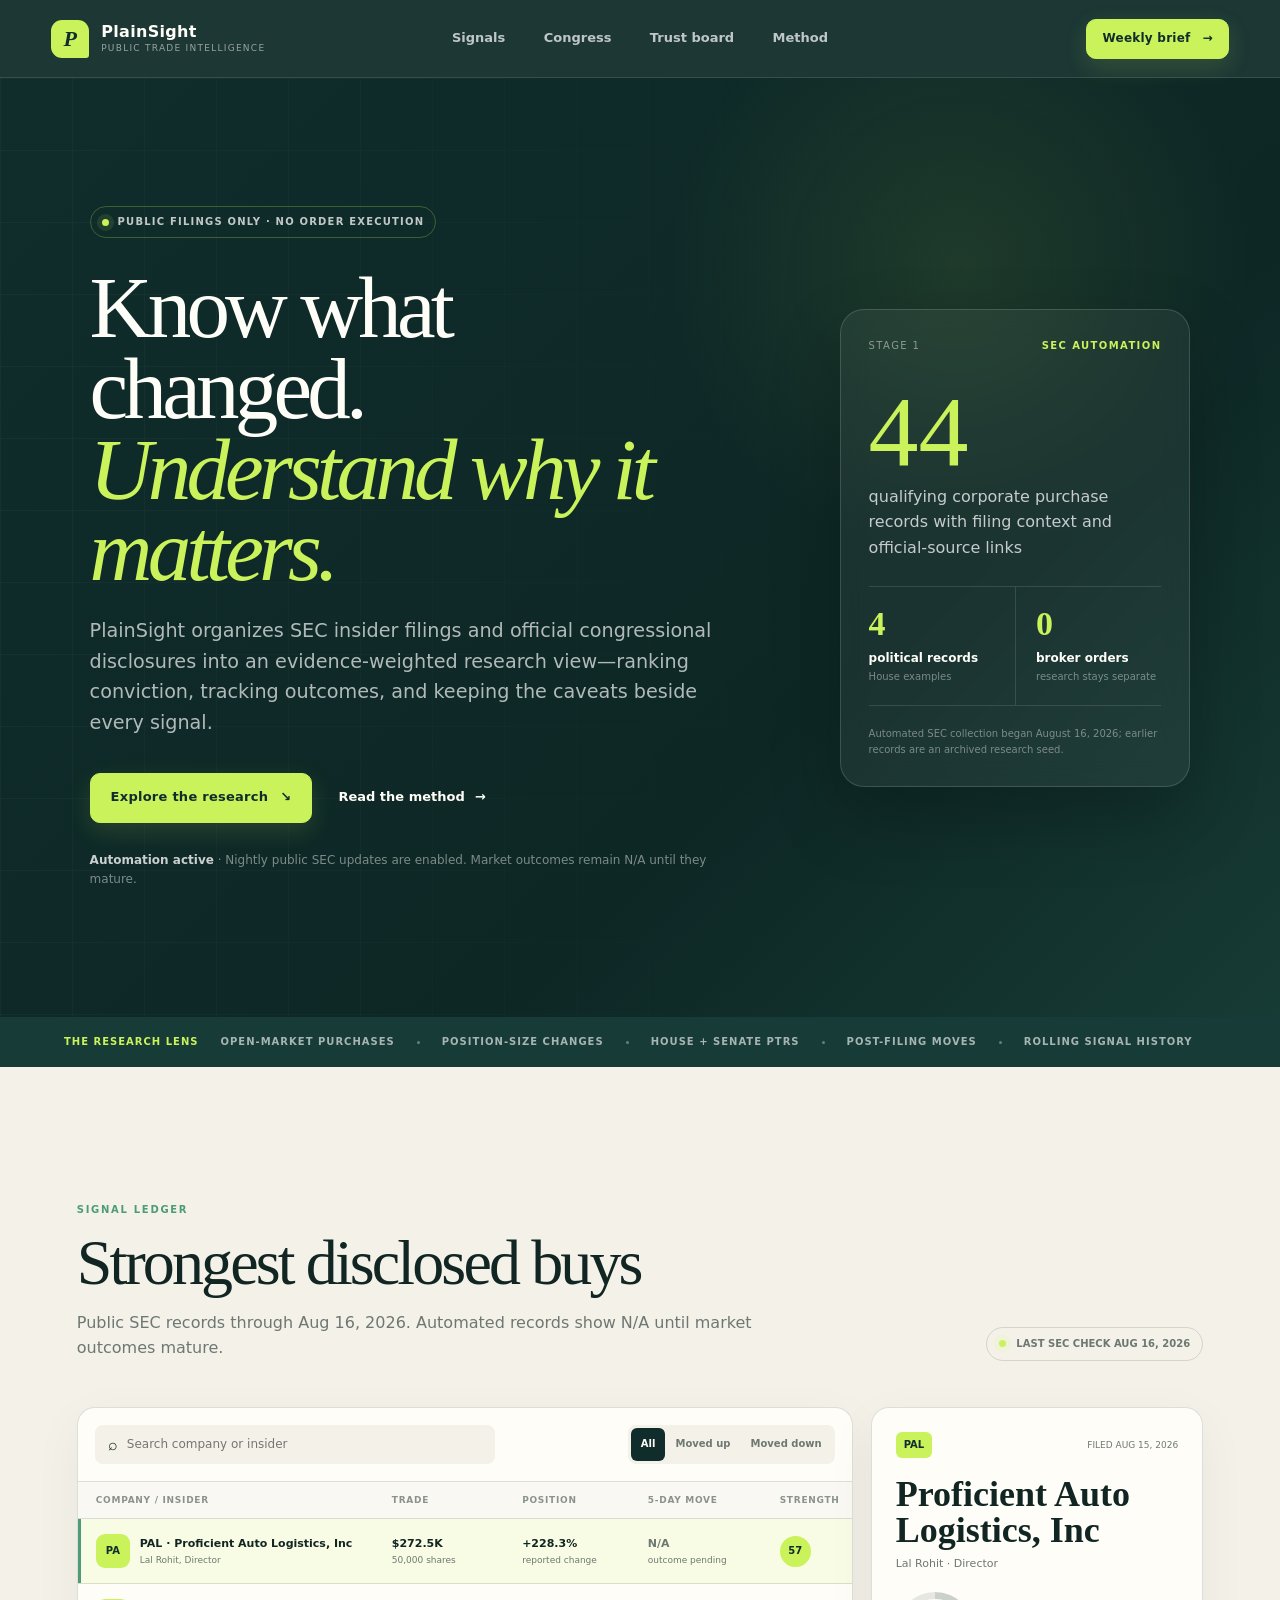
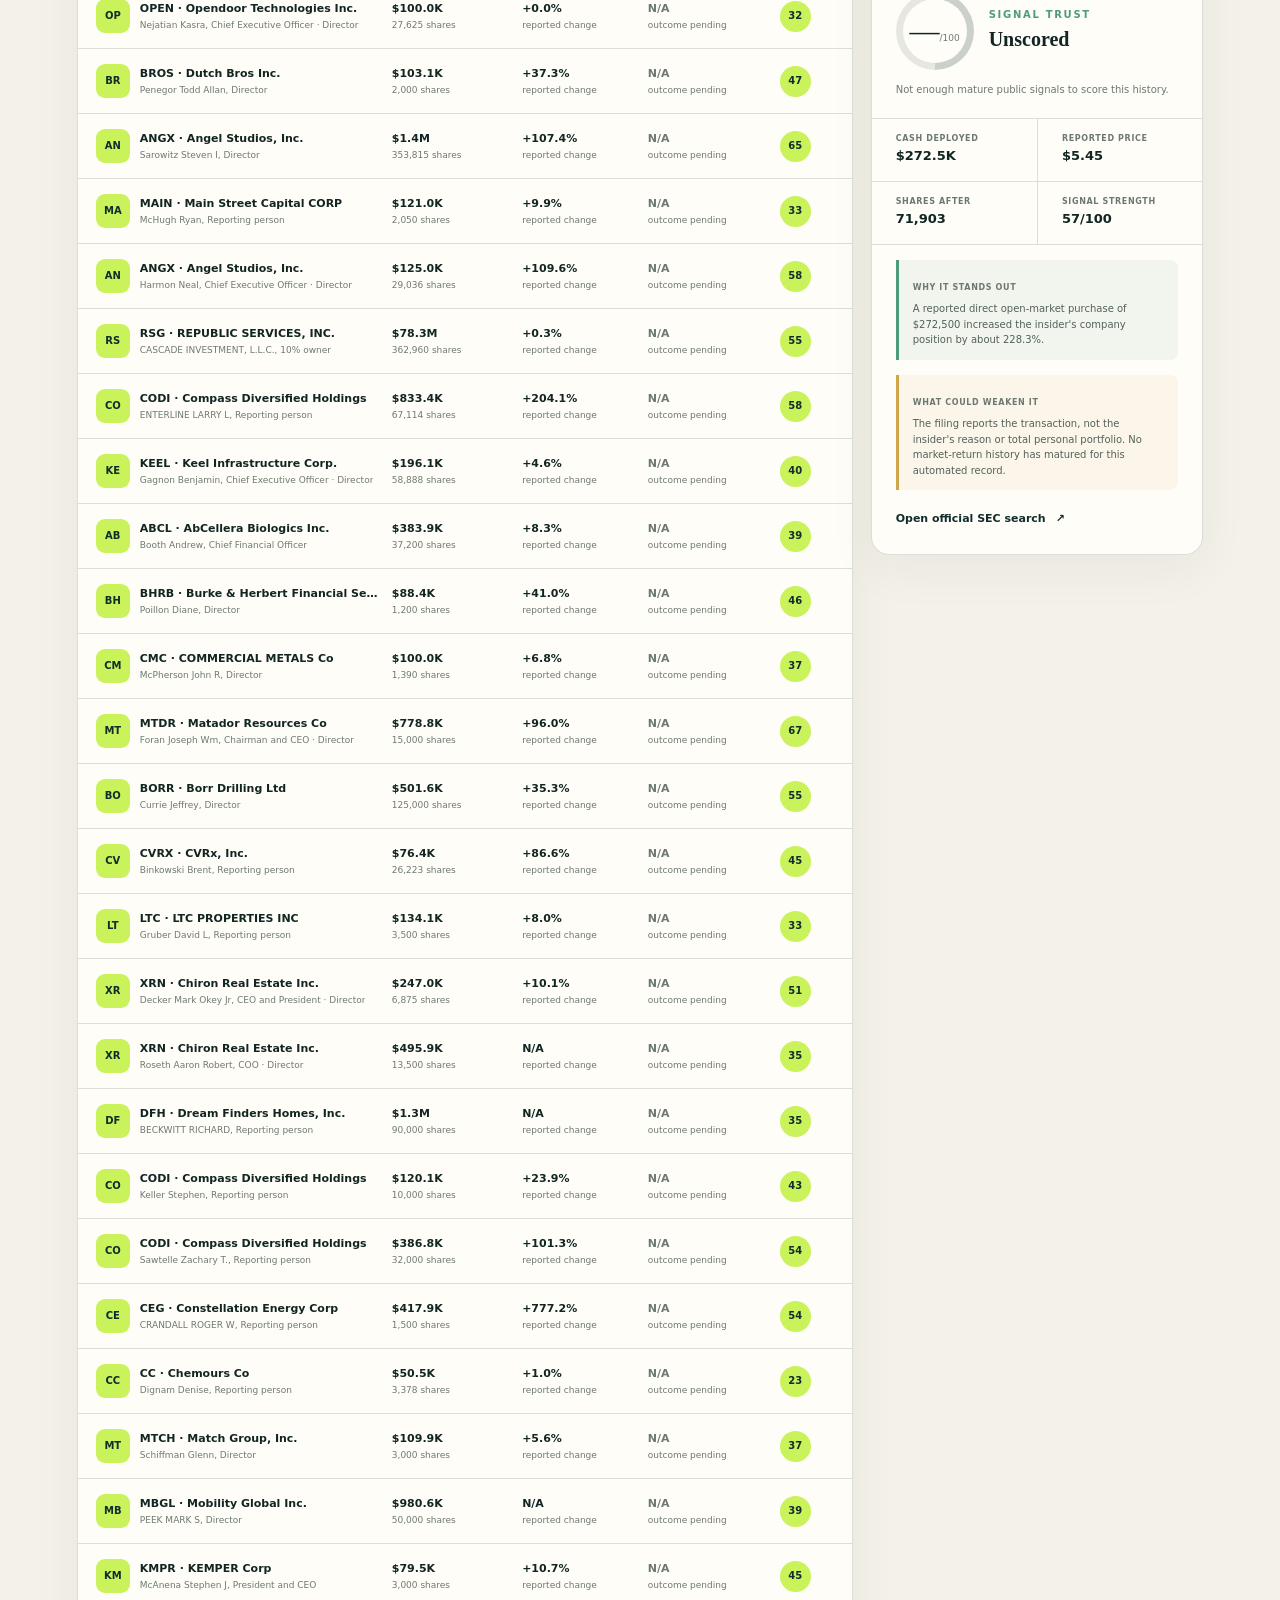
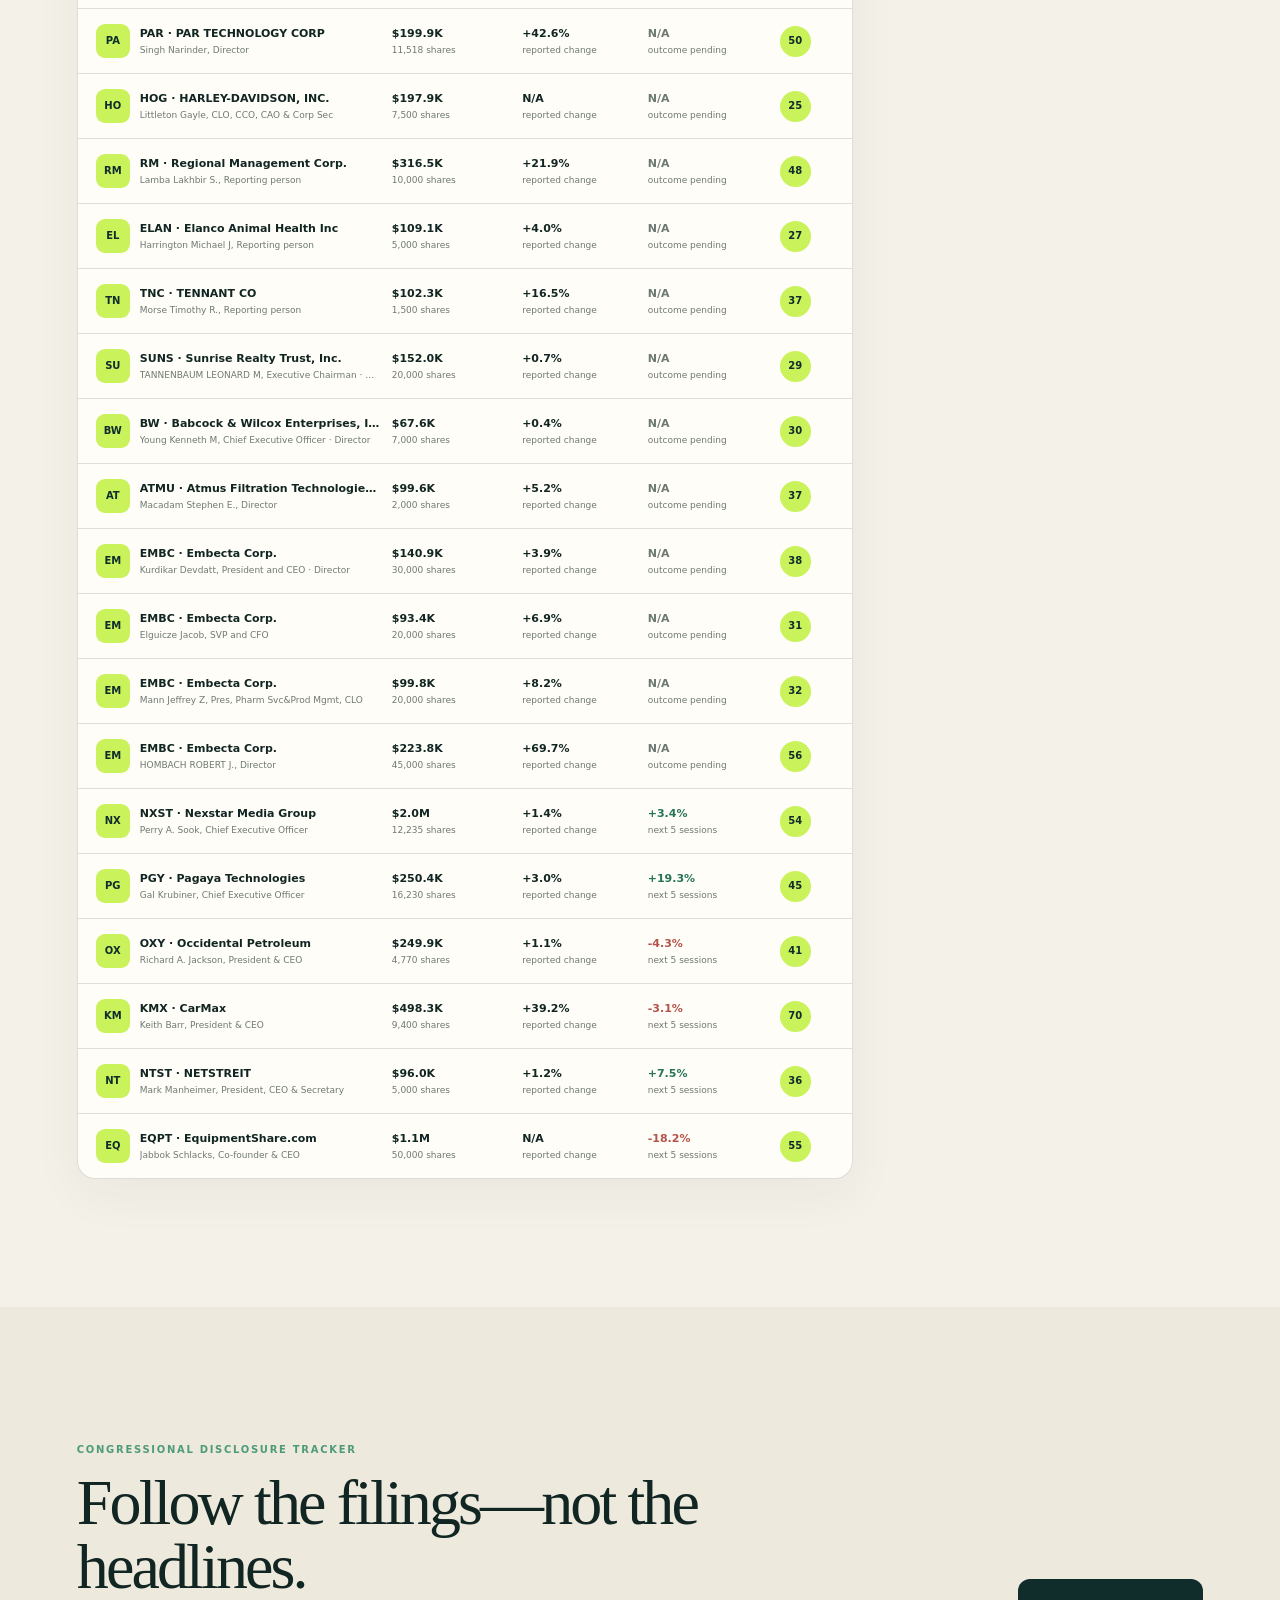
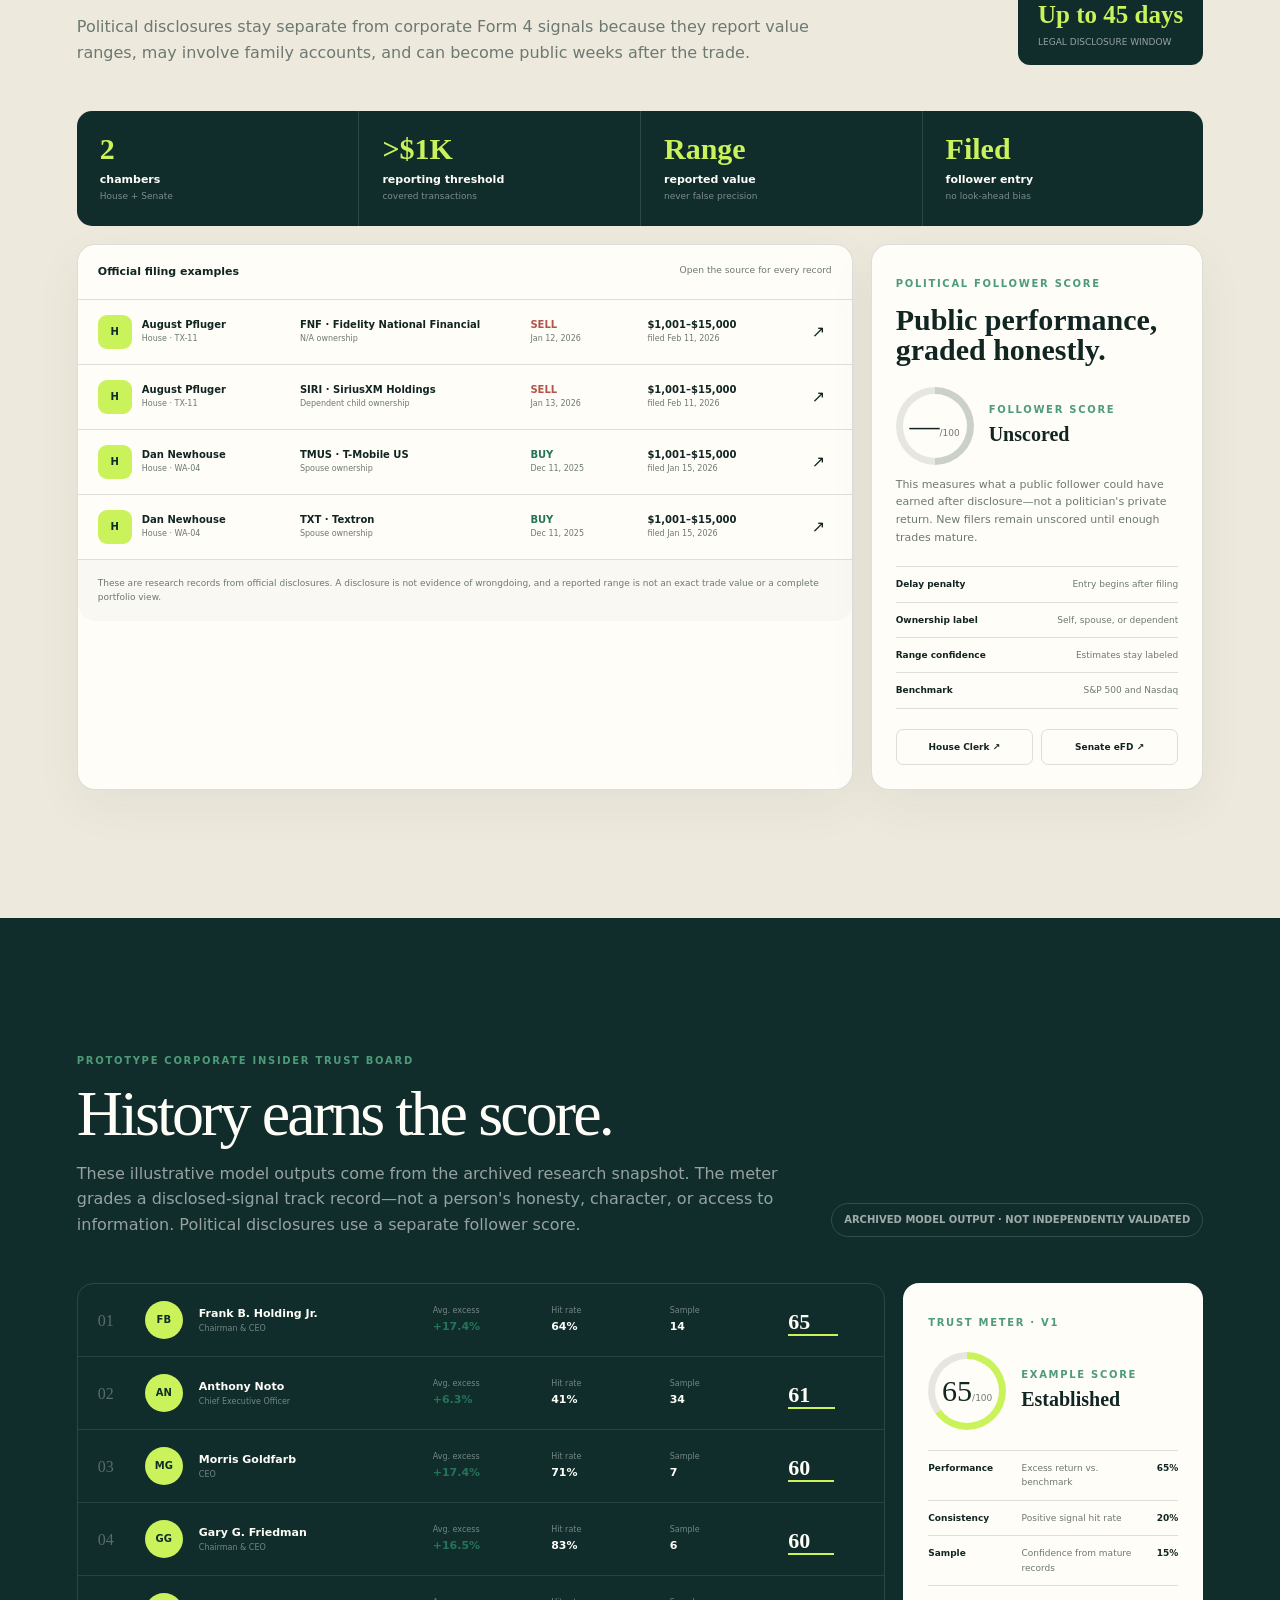
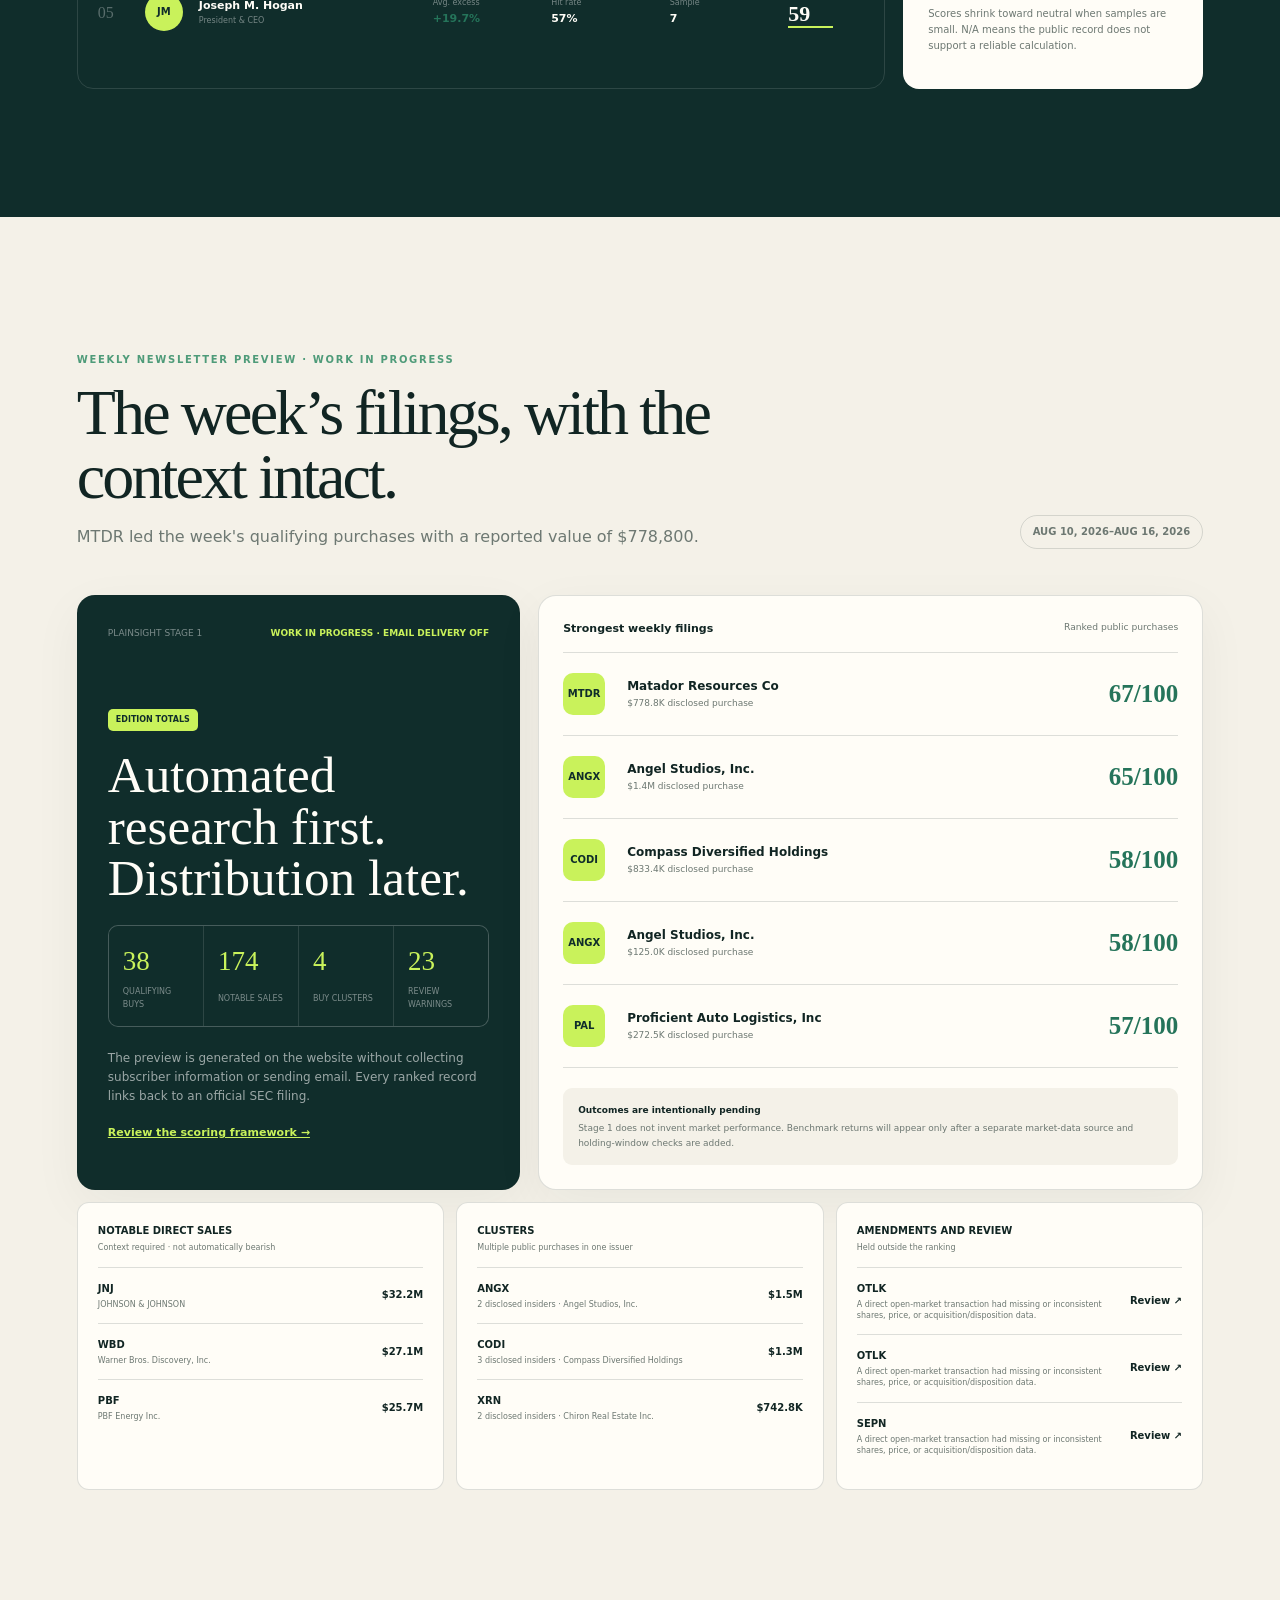
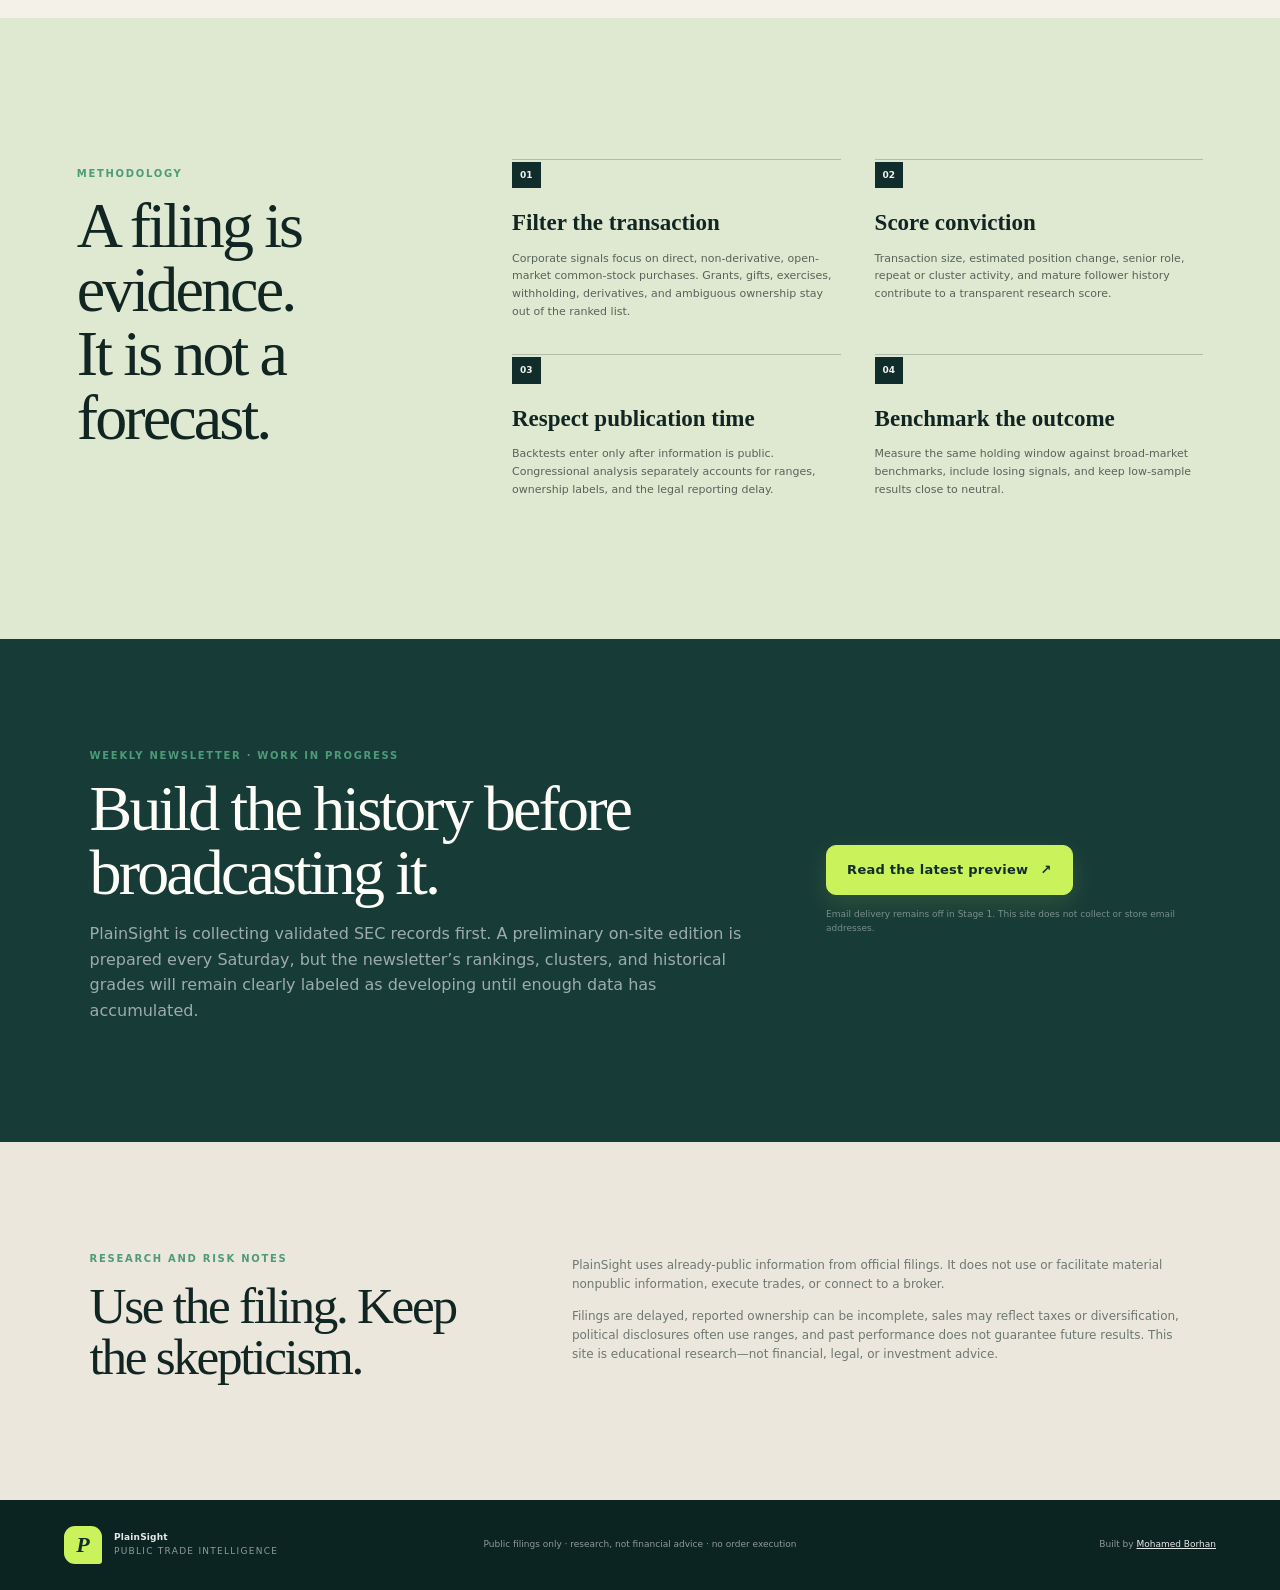
==== index.html @ 585303ff "Automate public SEC filing updates" ====
<!doctype html>
<html lang="en">
  <head>
    <meta charset="utf-8">
    <meta name="viewport" content="width=device-width, initial-scale=1">
    <title>PlainSight | Public Trade Intelligence</title>
    <meta name="description" content="PlainSight adds context to public SEC insider filings and official congressional trade disclosures. Research only—never automatic trading.">
    <meta name="author" content="Mohamed Borhan">
    <meta name="theme-color" content="#102d2b">
    <link rel="canonical" href="https://mohamed-borhan.github.io/plainsight-trades/">
    <link rel="stylesheet" href="styles.css">
    <meta property="og:type" content="website">
    <meta property="og:title" content="PlainSight | Public Trade Intelligence">
    <meta property="og:description" content="Public filings, ranked signals, and the context behind every trade.">
    <meta property="og:url" content="https://mohamed-borhan.github.io/plainsight-trades/">
    <meta property="og:image" content="https://mohamed-borhan.github.io/plainsight-trades/assets/og.png">
    <meta property="og:image:alt" content="PlainSight Public Trade Intelligence">
    <meta name="twitter:card" content="summary_large_image">
    <meta name="twitter:title" content="PlainSight | Public Trade Intelligence">
    <meta name="twitter:description" content="Public filings, ranked signals, and the context behind every trade.">
    <meta name="twitter:image" content="https://mohamed-borhan.github.io/plainsight-trades/assets/og.png">
    <script type="application/ld+json">
      {
        "@context": "https://schema.org",
        "@type": "WebSite",
        "name": "PlainSight Public Trade Intelligence",
        "url": "https://mohamed-borhan.github.io/plainsight-trades/",
        "description": "Research interface for public SEC insider filings and official congressional trade disclosures.",
        "creator": {
          "@type": "Person",
          "name": "Mohamed Borhan",
          "url": "https://mohamed-borhan.github.io/"
        }
      }
    </script>
  </head>
  <body>
    <a class="skip-link" href="#main">Skip to research</a>
    <header class="topbar" id="top">
      <a class="brand" href="#top" aria-label="PlainSight home">
        <span class="brand-mark">P</span>
        <span><b>PlainSight</b><small>Public trade intelligence</small></span>
      </a>
      <nav aria-label="Primary navigation">
        <a href="#signals">Signals</a>
        <a href="#congress">Congress</a>
        <a href="#trust">Trust board</a>
        <a href="#method">Method</a>
      </nav>
      <a class="button button-small" href="#brief">Weekly brief <span aria-hidden="true">→</span></a>
    </header>

    <main id="main">
      <section class="hero">
        <div class="hero-copy">
          <div class="status-pill"><i></i> Public filings only · no order execution</div>
          <h1>Know what changed.<br><em>Understand why it matters.</em></h1>
          <p>PlainSight organizes SEC insider filings and official congressional disclosures into an evidence-weighted research view—ranking conviction, tracking outcomes, and keeping the caveats beside every signal.</p>
          <div class="hero-actions">
            <a class="button" href="#signals">Explore the research <span aria-hidden="true">↘</span></a>
            <a class="text-link" href="#method">Read the method <span aria-hidden="true">→</span></a>
          </div>
          <p class="snapshot"><b id="automation-status">Automation scheduled</b> · Nightly public SEC updates are enabled. Market outcomes remain N/A until they mature.</p>
        </div>
        <aside class="hero-card" aria-label="Research snapshot">
          <div class="card-kicker"><span>Stage 1</span><b>SEC automation</b></div>
          <div class="hero-number" id="hero-signal-count">6</div>
          <p>qualifying corporate purchase records with filing context and official-source links</p>
          <div class="metric-grid">
            <div><strong>4</strong><span>political records</span><small>House examples</small></div>
            <div><strong>0</strong><span>broker orders</span><small>research stays separate</small></div>
          </div>
          <span class="card-note" id="automation-note">Automated SEC collection begins August 16, 2026; earlier records are an archived research seed.</span>
        </aside>
      </section>

      <section class="ticker-strip" aria-label="Research principles">
        <span>THE RESEARCH LENS</span><b>Open-market purchases</b><i></i><b>Position-size changes</b><i></i><b>House + Senate PTRs</b><i></i><b>Post-filing moves</b><i></i><b>Rolling signal history</b>
      </section>

      <section class="section reveal" id="signals">
        <div class="section-heading split-heading">
          <div>
            <span class="eyebrow">Signal ledger</span>
            <h2>Strongest disclosed buys</h2>
            <p id="signal-source-note">Public SEC records with automated nightly updates. Search or filter the ledger, then open a record for its context and caveats.</p>
          </div>
          <div class="freshness" id="data-freshness"><i></i> Automation starts August 16, 2026</div>
        </div>

        <div class="workbench">
          <div class="signal-list">
            <div class="toolbar">
              <label class="search">
                <span aria-hidden="true">⌕</span>
                <input id="signal-search" type="search" placeholder="Search company or insider" autocomplete="off" aria-label="Search company or insider">
              </label>
              <div class="segmented" aria-label="Filter by five-day move">
                <button class="active" type="button" data-filter="all">All</button>
                <button type="button" data-filter="up">Moved up</button>
                <button type="button" data-filter="down">Moved down</button>
              </div>
            </div>
            <div class="table-head" aria-hidden="true"><span>Company / insider</span><span>Trade</span><span>Position</span><span>5-day move</span><span>Strength</span></div>
            <div id="signal-rows"></div>
            <div class="empty" id="signal-empty" hidden>No signals match those filters.</div>
          </div>

          <aside class="context-panel" id="signal-context" aria-live="polite">
            <div class="context-top"><span class="ticker-badge" data-field="ticker"></span><span class="filed" data-field="filed"></span></div>
            <h3 data-field="company"></h3>
            <p class="insider-line" data-field="insider"></p>
            <div class="meter-wrap" data-field="meter-wrap">
              <div class="meter"><div class="meter-core"><span data-field="trust-score"></span><small>/100</small></div></div>
              <div><span class="eyebrow">Signal trust</span><strong data-field="trust-status"></strong></div>
            </div>
            <p class="meter-caption" data-field="trust-caption"></p>
            <div class="context-stats">
              <div><span>Cash deployed</span><b data-field="value"></b></div>
              <div><span>Reported price</span><b data-field="price"></b></div>
              <div><span>Shares after</span><b data-field="shares-after"></b></div>
              <div><span>Signal strength</span><b data-field="strength"></b></div>
            </div>
            <div class="explain good"><span>Why it stands out</span><p data-field="context"></p></div>
            <div class="explain watch"><span>What could weaken it</span><p data-field="caveat"></p></div>
            <a class="source-link" data-field="source" target="_blank" rel="noreferrer">Open official SEC search <span aria-hidden="true">↗</span></a>
          </aside>
        </div>
      </section>

      <section class="section congress-section reveal" id="congress">
        <div class="section-heading split-heading">
          <div>
            <span class="eyebrow">Congressional disclosure tracker</span>
            <h2>Follow the filings—not the headlines.</h2>
            <p>Political disclosures stay separate from corporate Form 4 signals because they report value ranges, may involve family accounts, and can become public weeks after the trade.</p>
          </div>
          <div class="delay-chip"><b>Up to 45 days</b><span>legal disclosure window</span></div>
        </div>

        <div class="congress-kpis">
          <div><strong>2</strong><span>chambers</span><small>House + Senate</small></div>
          <div><strong>&gt;$1K</strong><span>reporting threshold</span><small>covered transactions</small></div>
          <div><strong>Range</strong><span>reported value</span><small>never false precision</small></div>
          <div><strong>Filed</strong><span>follower entry</span><small>no look-ahead bias</small></div>
        </div>

        <div class="congress-grid">
          <div class="political-ledger">
            <div class="political-head"><span>Official filing examples</span><small>Open the source for every record</small></div>
            <div id="political-rows"></div>
            <p class="source-disclaimer">These are research records from official disclosures. A disclosure is not evidence of wrongdoing, and a reported range is not an exact trade value or a complete portfolio view.</p>
          </div>
          <aside class="political-score-card">
            <span class="eyebrow">Political follower score</span>
            <h3>Public performance, graded honestly.</h3>
            <div class="meter-wrap">
              <div class="meter unscored"><div class="meter-core"><span>—</span><small>/100</small></div></div>
              <div><span class="eyebrow">Follower score</span><strong>Unscored</strong></div>
            </div>
            <p>This measures what a public follower could have earned after disclosure—not a politician's private return. New filers remain unscored until enough trades mature.</p>
            <ul>
              <li><b>Delay penalty</b><span>Entry begins after filing</span></li>
              <li><b>Ownership label</b><span>Self, spouse, or dependent</span></li>
              <li><b>Range confidence</b><span>Estimates stay labeled</span></li>
              <li><b>Benchmark</b><span>S&amp;P 500 and Nasdaq</span></li>
            </ul>
            <div class="source-pair">
              <a href="https://disclosures-clerk.house.gov/FinancialDisclosure/ViewReport" target="_blank" rel="noreferrer">House Clerk ↗</a>
              <a href="https://efdsearch.senate.gov/search/home/" target="_blank" rel="noreferrer">Senate eFD ↗</a>
            </div>
          </aside>
        </div>
      </section>

      <section class="section dark-section reveal" id="trust">
        <div class="section-heading split-heading">
          <div>
            <span class="eyebrow">Prototype Corporate Insider Trust Board</span>
            <h2>History earns the score.</h2>
            <p>These illustrative model outputs come from the archived research snapshot. The meter grades a disclosed-signal track record—not a person's honesty, character, or access to information. Political disclosures use a separate follower score.</p>
          </div>
          <div class="method-chip">Archived model output · not independently validated</div>
        </div>
        <div class="trust-layout">
          <div class="leaderboard" id="trust-leaders"></div>
          <div class="trust-explainer">
            <span class="eyebrow">Trust Meter · v1</span>
            <div class="meter-wrap">
              <div class="meter example"><div class="meter-core"><span>65</span><small>/100</small></div></div>
              <div><span class="eyebrow">Example score</span><strong>Established</strong></div>
            </div>
            <ol>
              <li><b>Performance</b><span>Excess return vs. benchmark</span><strong>65%</strong></li>
              <li><b>Consistency</b><span>Positive signal hit rate</span><strong>20%</strong></li>
              <li><b>Sample</b><span>Confidence from mature records</span><strong>15%</strong></li>
            </ol>
            <p>Scores shrink toward neutral when samples are small. N/A means the public record does not support a reliable calculation.</p>
          </div>
        </div>
      </section>

      <section class="section reveal" id="edition">
        <div class="section-heading split-heading">
          <div><span class="eyebrow">Weekly newsletter preview · work in progress</span><h2>The week’s filings, with the context intact.</h2><p id="weekly-lead">This early preview will develop as PlainSight collects a larger history of validated filings. Initial editions may contain limited or no qualifying activity.</p></div>
          <div class="freshness" id="weekly-period">Collecting history for the first editions</div>
        </div>
        <div class="edition-grid">
          <article class="lead-story">
            <div class="edition-meta"><span>PlainSight Stage 1</span><b>Work in progress · email delivery off</b></div>
            <span class="story-tag">Edition totals</span>
            <h3>Automated research first. Distribution later.</h3>
            <div class="weekly-counts" aria-label="Weekly edition counts">
              <div><strong id="weekly-purchase-count">0</strong><span>qualifying buys</span></div>
              <div><strong id="weekly-sale-count">0</strong><span>notable sales</span></div>
              <div><strong id="weekly-cluster-count">0</strong><span>buy clusters</span></div>
              <div><strong id="weekly-review-count">0</strong><span>review warnings</span></div>
            </div>
            <p>The preview is generated on the website without collecting subscriber information or sending email. Every ranked record links back to an official SEC filing.</p>
            <a href="#method">Review the scoring framework →</a>
          </article>
          <div class="move-stack">
            <div class="move-title"><span>Strongest weekly filings</span><small>Ranked public purchases</small></div>
            <div id="market-moves"></div>
            <div class="benchmark-note"><b>Outcomes are intentionally pending</b><span>Stage 1 does not invent market performance. Benchmark returns will appear only after a separate market-data source and holding-window checks are added.</span></div>
          </div>
        </div>
        <div class="edition-details">
          <article class="edition-detail-card">
            <div class="detail-heading"><span>Notable direct sales</span><small>Context required · not automatically bearish</small></div>
            <div class="brief-list" id="weekly-sales"></div>
          </article>
          <article class="edition-detail-card">
            <div class="detail-heading"><span>Clusters</span><small>Multiple public purchases in one issuer</small></div>
            <div class="brief-list" id="weekly-clusters"></div>
          </article>
          <article class="edition-detail-card">
            <div class="detail-heading"><span>Amendments and review</span><small>Held outside the ranking</small></div>
            <div class="brief-list" id="weekly-warnings"></div>
          </article>
        </div>
      </section>

      <section class="method-section" id="method">
        <div class="method-inner reveal">
          <div>
            <span class="eyebrow">Methodology</span>
            <h2>A filing is evidence.<br>It is not a forecast.</h2>
          </div>
          <div class="method-grid">
            <article><span>01</span><h3>Filter the transaction</h3><p>Corporate signals focus on direct, non-derivative, open-market common-stock purchases. Grants, gifts, exercises, withholding, derivatives, and ambiguous ownership stay out of the ranked list.</p></article>
            <article><span>02</span><h3>Score conviction</h3><p>Transaction size, estimated position change, senior role, repeat or cluster activity, and mature follower history contribute to a transparent research score.</p></article>
            <article><span>03</span><h3>Respect publication time</h3><p>Backtests enter only after information is public. Congressional analysis separately accounts for ranges, ownership labels, and the legal reporting delay.</p></article>
            <article><span>04</span><h3>Benchmark the outcome</h3><p>Measure the same holding window against broad-market benchmarks, include losing signals, and keep low-sample results close to neutral.</p></article>
          </div>
        </div>
      </section>

      <section class="newsletter reveal" id="brief">
        <div>
          <span class="eyebrow">Weekly newsletter · work in progress</span>
          <h2>Build the history before broadcasting it.</h2>
          <p>PlainSight is collecting validated SEC records first. A preliminary on-site edition is prepared every Saturday, but the newsletter’s rankings, clusters, and historical grades will remain clearly labeled as developing until enough data has accumulated.</p>
        </div>
        <div class="brief-action">
          <a class="button" href="#edition">Read the latest preview <span aria-hidden="true">↗</span></a>
          <small>Email delivery remains off in Stage 1. This site does not collect or store email addresses.</small>
        </div>
      </section>

      <section class="risk-note" aria-labelledby="risk-title">
        <div><span class="eyebrow">Research and risk notes</span><h2 id="risk-title">Use the filing. Keep the skepticism.</h2></div>
        <div>
          <p>PlainSight uses already-public information from official filings. It does not use or facilitate material nonpublic information, execute trades, or connect to a broker.</p>
          <p>Filings are delayed, reported ownership can be incomplete, sales may reflect taxes or diversification, political disclosures often use ranges, and past performance does not guarantee future results. This site is educational research—not financial, legal, or investment advice.</p>
        </div>
      </section>
    </main>

    <footer>
      <a class="brand" href="#top"><span class="brand-mark">P</span><span><b>PlainSight</b><small>Public trade intelligence</small></span></a>
      <p>Public filings only · research, not financial advice · no order execution</p>
      <span>Built by <a href="https://mohamed-borhan.github.io/">Mohamed Borhan</a></span>
    </footer>

    <script src="script.js" defer></script>
  </body>
</html>
---- styles.css ----
:root {
  --ink: #112523;
  --deep: #102d2b;
  --deep-2: #173c38;
  --paper: #f4f1e8;
  --paper-2: #ebe7dc;
  --white: #fffdf7;
  --lime: #c9f25b;
  --green: #4e9b79;
  --red: #b4534b;
  --muted: #6d7872;
  --line: rgba(17, 37, 35, 0.14);
  --shadow: 0 24px 70px rgba(13, 42, 38, 0.12);
  --radius: 24px;
  --sans: Inter, ui-sans-serif, system-ui, -apple-system, BlinkMacSystemFont, "Segoe UI", sans-serif;
  --serif: Georgia, "Times New Roman", serif;
}

* { box-sizing: border-box; }
html { scroll-behavior: smooth; }
body {
  margin: 0;
  color: var(--ink);
  background: var(--paper);
  font-family: var(--sans);
  font-size: 16px;
  line-height: 1.6;
  -webkit-font-smoothing: antialiased;
}
a { color: inherit; }
button, input { font: inherit; }
button { color: inherit; }

.skip-link {
  position: fixed;
  z-index: 100;
  top: 12px;
  left: 12px;
  padding: 10px 14px;
  color: var(--white);
  background: var(--deep);
  border-radius: 8px;
  transform: translateY(-160%);
}
.skip-link:focus { transform: none; }

.topbar {
  position: sticky;
  z-index: 50;
  top: 0;
  display: grid;
  grid-template-columns: 1fr auto 1fr;
  align-items: center;
  gap: 24px;
  min-height: 78px;
  padding: 12px clamp(22px, 4vw, 72px);
  color: var(--white);
  background: rgba(16, 45, 43, 0.95);
  border-bottom: 1px solid rgba(255, 255, 255, 0.12);
  backdrop-filter: blur(16px);
}
.brand {
  display: inline-flex;
  align-items: center;
  gap: 12px;
  width: fit-content;
  text-decoration: none;
}
.brand-mark {
  display: grid;
  width: 38px;
  height: 38px;
  place-items: center;
  color: var(--deep);
  background: var(--lime);
  border-radius: 11px 11px 3px 11px;
  font-family: var(--serif);
  font-size: 22px;
  font-style: italic;
  font-weight: 700;
}
.brand > span:last-child { display: grid; line-height: 1.1; }
.brand b { letter-spacing: 0.02em; }
.brand small {
  margin-top: 4px;
  color: rgba(255, 255, 255, 0.55);
  font-size: 9px;
  letter-spacing: 0.14em;
  text-transform: uppercase;
}
.topbar nav { display: flex; gap: clamp(18px, 3vw, 42px); }
.topbar nav a {
  color: rgba(255,255,255,.72);
  font-size: 13px;
  font-weight: 700;
  text-decoration: none;
}
.topbar nav a:hover, .topbar nav a:focus-visible { color: var(--lime); }
.topbar > .button { justify-self: end; }

.button {
  display: inline-flex;
  align-items: center;
  justify-content: center;
  gap: 12px;
  min-height: 50px;
  padding: 0 20px;
  color: var(--deep);
  background: var(--lime);
  border: 1px solid var(--lime);
  border-radius: 10px;
  font-size: 13px;
  font-weight: 800;
  letter-spacing: .02em;
  text-decoration: none;
  box-shadow: 0 8px 24px rgba(201,242,91,.14);
  transition: transform .25s ease, box-shadow .25s ease, background .25s ease;
}
.button:hover, .button:focus-visible {
  background: #d7ff69;
  box-shadow: 0 12px 32px rgba(201,242,91,.24);
  transform: translateY(-2px);
}
.button-small { min-height: 40px; padding: 0 15px; font-size: 12px; }
.text-link, .source-link {
  display: inline-flex;
  align-items: center;
  gap: 10px;
  font-size: 13px;
  font-weight: 800;
  text-decoration: none;
}
.text-link { color: var(--white); }
.text-link:hover { color: var(--lime); }

.hero {
  position: relative;
  display: grid;
  grid-template-columns: minmax(0, 1.2fr) minmax(340px, .65fr);
  gap: clamp(48px, 8vw, 130px);
  align-items: center;
  min-height: 720px;
  padding: clamp(85px, 10vw, 150px) clamp(24px, 7vw, 120px);
  overflow: hidden;
  color: var(--white);
  background:
    radial-gradient(circle at 75% 20%, rgba(201,242,91,.09), transparent 24%),
    linear-gradient(135deg, #102d2b, #0d2725 65%, #173b35);
}
.hero::before {
  position: absolute;
  inset: 0;
  content: "";
  pointer-events: none;
  opacity: .06;
  background-image: linear-gradient(rgba(255,255,255,.5) 1px, transparent 1px), linear-gradient(90deg, rgba(255,255,255,.5) 1px, transparent 1px);
  background-size: 72px 72px;
  mask-image: linear-gradient(90deg, black, transparent 70%);
}
.hero-copy, .hero-card { position: relative; z-index: 1; }
.status-pill {
  display: inline-flex;
  align-items: center;
  gap: 9px;
  padding: 7px 11px;
  border: 1px solid rgba(201,242,91,.26);
  border-radius: 999px;
  color: rgba(255,255,255,.74);
  font-size: 10px;
  font-weight: 800;
  letter-spacing: .12em;
  text-transform: uppercase;
}
.status-pill i, .freshness i {
  width: 7px;
  height: 7px;
  background: var(--lime);
  border-radius: 50%;
  box-shadow: 0 0 0 5px rgba(201,242,91,.1);
}
.hero h1 {
  max-width: 830px;
  margin: 30px 0 24px;
  font-family: var(--serif);
  font-size: clamp(52px, 6.8vw, 104px);
  font-weight: 400;
  letter-spacing: -.055em;
  line-height: .93;
}
.hero h1 em, .not-found h1 em { color: var(--lime); font-weight: 400; }
.hero-copy > p:not(.snapshot) { max-width: 720px; color: rgba(255,255,255,.68); font-size: clamp(16px, 1.5vw, 20px); }
.hero-actions { display: flex; align-items: center; gap: 26px; margin-top: 34px; }
.snapshot { margin: 28px 0 0; color: rgba(255,255,255,.46); font-size: 12px; }
.snapshot b { color: rgba(255,255,255,.78); }

.hero-card {
  padding: 28px;
  background: rgba(255,255,255,.055);
  border: 1px solid rgba(255,255,255,.15);
  border-radius: var(--radius);
  box-shadow: 0 30px 70px rgba(0,0,0,.22);
  backdrop-filter: blur(12px);
}
.card-kicker { display: flex; justify-content: space-between; color: rgba(255,255,255,.48); font-size: 10px; letter-spacing: .14em; text-transform: uppercase; }
.card-kicker b { color: var(--lime); }
.hero-number { margin: 28px 0 0; color: var(--lime); font-family: var(--serif); font-size: 100px; line-height: 1; }
.hero-card > p { margin: 2px 0 26px; color: rgba(255,255,255,.75); }
.metric-grid { display: grid; grid-template-columns: 1fr 1fr; border-top: 1px solid rgba(255,255,255,.12); border-bottom: 1px solid rgba(255,255,255,.12); }
.metric-grid div { display: grid; padding: 20px 0; }
.metric-grid div + div { padding-left: 20px; border-left: 1px solid rgba(255,255,255,.12); }
.metric-grid strong { color: var(--lime); font-family: var(--serif); font-size: 34px; line-height: 1; }
.metric-grid span { margin-top: 8px; font-size: 12px; font-weight: 800; }
.metric-grid small, .card-note { color: rgba(255,255,255,.42); font-size: 10px; }
.card-note { display: block; margin-top: 20px; }

.ticker-strip {
  display: flex;
  align-items: center;
  gap: 22px;
  padding: 17px clamp(24px, 5vw, 80px);
  overflow: hidden;
  white-space: nowrap;
  color: rgba(255,255,255,.62);
  background: #173b37;
  font-size: 10px;
  font-weight: 800;
  letter-spacing: .1em;
  text-transform: uppercase;
}
.ticker-strip > span { color: var(--lime); }
.ticker-strip i { width: 3px; height: 3px; flex: 0 0 3px; background: rgba(255,255,255,.35); border-radius: 50%; }

.section { padding: clamp(86px, 10vw, 150px) clamp(22px, 6vw, 100px); }
.section-heading { margin-bottom: 46px; }
.split-heading { display: grid; grid-template-columns: minmax(0, 1fr) auto; gap: 40px; align-items: end; }
.section-heading h2, .method-section h2, .newsletter h2, .risk-note h2 {
  max-width: 780px;
  margin: 10px 0 15px;
  font-family: var(--serif);
  font-size: clamp(39px, 5vw, 67px);
  font-weight: 400;
  letter-spacing: -.045em;
  line-height: 1;
}
.section-heading p { max-width: 750px; margin: 0; color: var(--muted); }
.eyebrow {
  color: var(--green);
  font-size: 10px;
  font-weight: 900;
  letter-spacing: .17em;
  text-transform: uppercase;
}
.freshness, .method-chip {
  display: inline-flex;
  align-items: center;
  gap: 10px;
  padding: 8px 12px;
  color: var(--muted);
  border: 1px solid var(--line);
  border-radius: 999px;
  font-size: 10px;
  font-weight: 800;
  white-space: nowrap;
  text-transform: uppercase;
}

.workbench {
  display: grid;
  grid-template-columns: minmax(0, 1.75fr) minmax(320px, .75fr);
  gap: 18px;
  align-items: start;
}
.signal-list, .context-panel, .political-ledger, .political-score-card, .lead-story, .move-stack {
  background: var(--white);
  border: 1px solid var(--line);
  border-radius: 18px;
  box-shadow: 0 15px 50px rgba(17,37,35,.05);
}
.toolbar { display: flex; justify-content: space-between; gap: 16px; padding: 17px; border-bottom: 1px solid var(--line); }
.search {
  display: flex;
  align-items: center;
  gap: 9px;
  flex: 1;
  max-width: 400px;
  padding: 0 12px;
  background: var(--paper);
  border: 1px solid transparent;
  border-radius: 8px;
}
.search:focus-within { border-color: var(--green); }
.search input { width: 100%; padding: 9px 0; background: none; border: 0; outline: 0; font-size: 12px; }
.segmented { display: flex; padding: 3px; background: var(--paper); border-radius: 8px; }
.segmented button { padding: 7px 10px; background: transparent; border: 0; border-radius: 6px; color: var(--muted); cursor: pointer; font-size: 10px; font-weight: 800; }
.segmented button.active { color: var(--white); background: var(--deep); }
.table-head, .signal-row {
  display: grid;
  grid-template-columns: minmax(210px, 1.8fr) .75fr .72fr .76fr 54px;
  gap: 12px;
  align-items: center;
}
.table-head { padding: 11px 18px; color: #8a928e; background: #faf8f2; border-bottom: 1px solid var(--line); font-size: 9px; font-weight: 900; letter-spacing: .08em; text-transform: uppercase; }
.signal-row { width: 100%; padding: 15px 18px; text-align: left; background: transparent; border: 0; border-bottom: 1px solid var(--line); cursor: pointer; transition: background .2s ease, box-shadow .2s ease; }
.signal-row:last-child { border-bottom: 0; }
.signal-row:hover { background: #fbfaf5; }
.signal-row.selected { background: rgba(201,242,91,.12); box-shadow: inset 3px 0 var(--green); }
.signal-row > span:not(.company-cell) { display: grid; }
.signal-row b { font-size: 11px; }
.signal-row small { color: var(--muted); font-size: 9px; }
.company-cell { display: flex; align-items: center; gap: 10px; min-width: 0; }
.company-cell > i, .politician-cell > i {
  display: grid;
  width: 34px;
  height: 34px;
  flex: 0 0 34px;
  place-items: center;
  color: var(--deep);
  background: var(--lime);
  border-radius: 9px;
  font-size: 10px;
  font-style: normal;
  font-weight: 900;
}
.company-cell > span, .politician-cell > span { display: grid; min-width: 0; }
.company-cell b, .company-cell small { overflow: hidden; text-overflow: ellipsis; white-space: nowrap; }
.positive { color: #25745a !important; }
.negative { color: var(--red) !important; }
.pending { color: var(--muted) !important; }
.score-chip { display: grid !important; width: 31px; height: 31px; place-items: center; color: var(--deep); background: var(--lime); border-radius: 50%; font-size: 10px; font-weight: 900; }
.empty { padding: 40px 20px; color: var(--muted); text-align: center; }

.context-panel { position: sticky; top: 96px; padding: 24px; overflow: hidden; }
.context-top { display: flex; justify-content: space-between; align-items: center; }
.ticker-badge { padding: 5px 8px; color: var(--deep); background: var(--lime); border-radius: 6px; font-size: 10px; font-weight: 900; }
.filed { color: var(--muted); font-size: 9px; text-transform: uppercase; }
.context-panel h3 { margin: 18px 0 0; font-family: var(--serif); font-size: 36px; line-height: 1; }
.insider-line { margin: 7px 0 20px; color: var(--muted); font-size: 11px; }
.meter-wrap { display: flex; align-items: center; gap: 15px; }
.meter {
  --score: 65;
  position: relative;
  display: grid;
  width: 78px;
  height: 78px;
  flex: 0 0 78px;
  place-items: center;
  border-radius: 50%;
  background: conic-gradient(var(--lime) calc(var(--score) * 1%), rgba(17,37,35,.1) 0);
}
.meter::before { position: absolute; inset: 7px; content: ""; background: var(--white); border-radius: inherit; }
.meter.unscored { background: conic-gradient(#cbd0cb 50%, rgba(17,37,35,.1) 0); }
.meter-core { position: relative; z-index: 1; line-height: 1; }
.meter-core span { font-family: var(--serif); font-size: 30px; }
.meter-core small { color: var(--muted); font-size: 9px; }
.meter-wrap > div:last-child { display: grid; }
.meter-wrap strong { font-family: var(--serif); font-size: 20px; }
.meter-caption { margin: 12px 0 20px; color: var(--muted); font-size: 10px; }
.context-stats { display: grid; grid-template-columns: 1fr 1fr; margin: 0 -24px; border-top: 1px solid var(--line); border-bottom: 1px solid var(--line); }
.context-stats div { display: grid; padding: 14px 24px; }
.context-stats div:nth-child(even) { border-left: 1px solid var(--line); }
.context-stats div:nth-child(n+3) { border-top: 1px solid var(--line); }
.context-stats span, .explain span { color: var(--muted); font-size: 8px; font-weight: 900; letter-spacing: .08em; text-transform: uppercase; }
.context-stats b { font-size: 13px; }
.explain { margin-top: 15px; padding: 12px 14px; border-left: 3px solid var(--green); border-radius: 0 8px 8px 0; background: rgba(78,155,121,.08); }
.explain.watch { border-left-color: #d0a64b; background: rgba(208,166,75,.08); }
.explain p { margin: 4px 0 0; color: #53605a; font-size: 10px; line-height: 1.55; }
.source-link { margin-top: 20px; color: var(--deep); font-size: 11px; }
.source-link:hover { color: var(--green); }

.congress-section { background: #ede9dd; }
.delay-chip { display: grid; min-width: 155px; padding: 16px 20px; background: var(--deep); border-radius: 12px; color: var(--white); }
.delay-chip b { color: var(--lime); font-family: var(--serif); font-size: 25px; }
.delay-chip span { color: rgba(255,255,255,.56); font-size: 9px; text-transform: uppercase; }
.congress-kpis { display: grid; grid-template-columns: repeat(4, 1fr); margin-bottom: 18px; background: var(--deep); border-radius: 15px; color: var(--white); overflow: hidden; }
.congress-kpis div { display: grid; padding: 23px; }
.congress-kpis div + div { border-left: 1px solid rgba(255,255,255,.12); }
.congress-kpis strong { color: var(--lime); font-family: var(--serif); font-size: 30px; line-height: 1; }
.congress-kpis span { margin-top: 7px; font-size: 11px; font-weight: 800; }
.congress-kpis small { color: rgba(255,255,255,.45); font-size: 9px; }
.congress-grid { display: grid; grid-template-columns: minmax(0, 1.4fr) minmax(310px, .6fr); gap: 18px; }
.political-head { display: flex; justify-content: space-between; padding: 18px 20px; border-bottom: 1px solid var(--line); font-size: 11px; font-weight: 900; }
.political-head small { color: var(--muted); font-weight: 500; }
.political-row { display: grid; grid-template-columns: 1fr 1.15fr .55fr .8fr 20px; gap: 13px; align-items: center; padding: 15px 20px; border-bottom: 1px solid var(--line); text-decoration: none; transition: background .2s ease; }
.political-row:hover { background: rgba(201,242,91,.1); }
.political-row > span { display: grid; }
.political-row b { font-size: 10px; }
.political-row small { color: var(--muted); font-size: 8px; }
.politician-cell { display: flex !important; align-items: center; gap: 10px; }
.source-disclaimer { margin: 0; padding: 16px 20px; color: var(--muted); background: #faf8f2; border-radius: 0 0 18px 18px; font-size: 9px; }
.political-score-card { padding: 24px; }
.political-score-card h3 { margin: 10px 0 22px; font-family: var(--serif); font-size: 30px; line-height: 1; }
.political-score-card > p { color: var(--muted); font-size: 11px; }
.political-score-card ul { margin: 20px 0; padding: 0; list-style: none; border-top: 1px solid var(--line); }
.political-score-card li { display: flex; justify-content: space-between; gap: 20px; padding: 10px 0; border-bottom: 1px solid var(--line); font-size: 9px; }
.political-score-card li span { color: var(--muted); text-align: right; }
.source-pair { display: grid; grid-template-columns: 1fr 1fr; gap: 8px; }
.source-pair a { padding: 10px; text-align: center; border: 1px solid var(--line); border-radius: 7px; font-size: 9px; font-weight: 900; text-decoration: none; }
.source-pair a:hover { color: var(--white); background: var(--deep); }

.dark-section { color: var(--white); background: var(--deep); }
.dark-section .section-heading p { color: rgba(255,255,255,.56); }
.dark-section .method-chip { color: rgba(255,255,255,.6); border-color: rgba(255,255,255,.15); }
.trust-layout { display: grid; grid-template-columns: minmax(0, 1.5fr) minmax(300px, .5fr); gap: 18px; }
.leaderboard { border: 1px solid rgba(255,255,255,.12); border-radius: 16px; overflow: hidden; }
.leader { display: grid; grid-template-columns: 35px 42px minmax(150px, 1fr) repeat(3, .48fr) 76px; gap: 12px; align-items: center; padding: 17px 20px; border-bottom: 1px solid rgba(255,255,255,.1); }
.leader:last-child { border: 0; }
.rank { color: rgba(255,255,255,.3); font-family: var(--serif); font-size: 16px; }
.avatar { display: grid; width: 38px; height: 38px; place-items: center; color: var(--deep); background: var(--lime); border-radius: 50%; font-size: 10px; font-weight: 900; }
.leader-name, .leader-stat { display: grid; }
.leader-name b { font-size: 11px; }
.leader-name small, .leader-stat small { color: rgba(255,255,255,.42); font-size: 8px; }
.leader-stat b { font-size: 11px; }
.mini-score { position: relative; display: grid; align-items: end; height: 32px; }
.mini-score b { font-family: var(--serif); font-size: 22px; }
.mini-score span { position: absolute; right: 0; bottom: 0; left: 0; height: 2px; max-width: 100%; background: var(--lime); }
.trust-explainer { padding: 25px; color: var(--ink); background: var(--white); border-radius: 16px; }
.trust-explainer .meter-wrap { margin: 18px 0; }
.trust-explainer ol { margin: 20px 0; padding: 0; list-style: none; border-top: 1px solid var(--line); }
.trust-explainer li { display: grid; grid-template-columns: 1fr 1.5fr auto; gap: 10px; padding: 10px 0; border-bottom: 1px solid var(--line); font-size: 9px; }
.trust-explainer li span, .trust-explainer p { color: var(--muted); }
.trust-explainer p { font-size: 10px; }

.edition-grid { display: grid; grid-template-columns: .8fr 1.2fr; gap: 18px; }
.lead-story { min-height: 410px; padding: 30px; background: var(--deep); color: var(--white); }
.edition-meta { display: flex; justify-content: space-between; color: rgba(255,255,255,.45); font-size: 9px; text-transform: uppercase; }
.edition-meta b { color: var(--lime); }
.story-tag { display: inline-block; margin-top: 68px; padding: 5px 8px; color: var(--deep); background: var(--lime); border-radius: 5px; font-size: 8px; font-weight: 900; text-transform: uppercase; }
.lead-story h3 { max-width: 540px; margin: 18px 0; font-family: var(--serif); font-size: clamp(32px, 4vw, 52px); font-weight: 400; line-height: 1; }
.lead-story p { max-width: 560px; color: rgba(255,255,255,.58); font-size: 12px; }
.lead-story a { color: var(--lime); font-size: 11px; font-weight: 900; }
.weekly-counts { display: grid; grid-template-columns: repeat(4, 1fr); gap: 1px; margin: 22px 0; overflow: hidden; border: 1px solid rgba(255,255,255,.12); border-radius: 10px; background: rgba(255,255,255,.12); }
.weekly-counts div { display: grid; gap: 3px; padding: 14px; background: var(--deep); }
.weekly-counts strong { color: var(--lime); font-family: var(--serif); font-size: 27px; font-weight: 400; }
.weekly-counts span { color: rgba(255,255,255,.45); font-size: 8px; text-transform: uppercase; }
.move-stack { padding: 24px; }
.move-title { display: flex; justify-content: space-between; padding-bottom: 14px; border-bottom: 1px solid var(--line); font-size: 11px; font-weight: 900; }
.move-title small { color: var(--muted); font-weight: 500; }
.move { display: grid; grid-template-columns: 50px 1fr auto; gap: 14px; align-items: center; padding: 20px 0; color: inherit; border-bottom: 1px solid var(--line); text-decoration: none; transition: transform .2s ease, background .2s ease; }
.move:hover { transform: translateX(4px); }
.move-ticker { display: grid; width: 42px; height: 42px; place-items: center; color: var(--deep); background: var(--lime); border-radius: 10px; font-size: 10px; font-weight: 900; }
.move > span:nth-child(2) { display: grid; }
.move b { font-size: 12px; }
.move small { color: var(--muted); font-size: 9px; }
.move strong { font-family: var(--serif); font-size: 25px; }
.edition-empty { margin: 24px 0; padding: 22px; color: var(--muted); background: var(--paper); border-radius: 9px; font-size: 11px; }
.benchmark-note { display: grid; gap: 4px; margin-top: 20px; padding: 15px; background: var(--paper); border-radius: 9px; font-size: 9px; }
.benchmark-note span { color: var(--muted); }
.edition-details { display: grid; grid-template-columns: repeat(3, 1fr); gap: 12px; margin-top: 12px; }
.edition-detail-card { padding: 20px; border: 1px solid var(--line); border-radius: 12px; background: var(--white); }
.detail-heading { display: grid; gap: 3px; padding-bottom: 12px; border-bottom: 1px solid var(--line); }
.detail-heading span { font-size: 10px; font-weight: 900; text-transform: uppercase; }
.detail-heading small { color: var(--muted); font-size: 8px; }
.brief-row { display: flex; justify-content: space-between; gap: 16px; padding: 13px 0; color: inherit; border-bottom: 1px solid var(--line); text-decoration: none; }
.brief-row:last-child { border-bottom: 0; }
.brief-row > span { display: grid; gap: 2px; }
.brief-row b, .brief-row strong { font-size: 10px; }
.brief-row small { color: var(--muted); font-size: 8px; line-height: 1.4; }
.brief-row strong { align-self: center; white-space: nowrap; }
a.brief-row:hover b { color: var(--green); }
.brief-empty { margin: 14px 0 0; color: var(--muted); font-size: 9px; }

.method-section { padding: clamp(90px, 11vw, 150px) clamp(22px, 6vw, 100px); background: #dfe8d0; }
.method-inner { display: grid; grid-template-columns: .65fr 1.35fr; gap: clamp(50px, 8vw, 120px); }
.method-grid { display: grid; grid-template-columns: 1fr 1fr; gap: 34px; }
.method-grid article { border-top: 1px solid rgba(17,37,35,.22); }
.method-grid article > span { display: inline-block; margin-top: -1px; padding: 6px 8px; color: var(--paper); background: var(--deep); font-size: 9px; font-weight: 900; }
.method-grid h3 { margin: 17px 0 8px; font-family: var(--serif); font-size: 23px; }
.method-grid p { margin: 0; color: #56635b; font-size: 11px; }

.newsletter { display: grid; grid-template-columns: 1.3fr .7fr; gap: 60px; align-items: center; padding: clamp(75px, 8vw, 110px) clamp(22px, 7vw, 120px); color: var(--white); background: #173b37; }
.newsletter h2 { max-width: 720px; }
.newsletter p { max-width: 670px; color: rgba(255,255,255,.58); }
.brief-action { display: grid; gap: 12px; justify-items: start; }
.brief-action small { color: rgba(255,255,255,.42); font-size: 9px; }
.risk-note { display: grid; grid-template-columns: .8fr 1.2fr; gap: 70px; padding: clamp(70px, 8vw, 110px) clamp(22px, 7vw, 120px); background: var(--paper-2); }
.risk-note h2 { font-size: clamp(36px, 4vw, 56px); }
.risk-note p { color: var(--muted); font-size: 12px; }

footer { display: grid; grid-template-columns: 1fr auto 1fr; gap: 25px; align-items: center; padding: 26px clamp(22px, 5vw, 80px); color: rgba(255,255,255,.55); background: #0b2321; font-size: 9px; }
footer > p { text-align: center; }
footer > span { justify-self: end; }
footer a { color: rgba(255,255,255,.9); }

.js .reveal { opacity: 0; transform: translateY(25px); transition: opacity .75s ease, transform .75s ease; }
.js .reveal.is-visible { opacity: 1; transform: none; }

.not-found { min-height: 100vh; display: grid; place-items: center; padding: 24px; color: var(--white); background: var(--deep); }
.not-found main { max-width: 700px; text-align: center; }
.not-found h1 { margin: 18px 0; font-family: var(--serif); font-size: clamp(56px, 9vw, 100px); font-weight: 400; line-height: .9; }
.not-found p { margin-bottom: 28px; color: rgba(255,255,255,.6); }

@media (max-width: 1080px) {
  .topbar { grid-template-columns: 1fr auto; }
  .topbar nav { display: none; }
  .hero { grid-template-columns: 1fr .55fr; gap: 45px; padding-inline: 45px; }
  .workbench { grid-template-columns: 1fr; }
  .context-panel { position: relative; top: 0; display: grid; grid-template-columns: .7fr 1.3fr; column-gap: 24px; }
  .context-top, .context-panel h3, .insider-line, .meter-wrap, .meter-caption { grid-column: 1; }
  .context-stats, .explain, .source-link { grid-column: 2; }
  .context-stats { grid-row: 1 / span 4; margin: 0; }
  .congress-grid, .trust-layout { grid-template-columns: 1fr; }
  .political-score-card { display: grid; grid-template-columns: 1fr 1fr; gap: 18px 30px; }
  .political-score-card > p, .political-score-card ul, .source-pair { grid-column: 2; }
  .leader { grid-template-columns: 30px 40px minmax(140px,1fr) repeat(3,.5fr) 65px; }
}

@media (max-width: 760px) {
  .topbar { min-height: 66px; padding: 10px 18px; }
  .topbar .button { display: none; }
  .hero { grid-template-columns: 1fr; min-height: auto; padding: 80px 22px; }
  .hero-card { max-width: 520px; }
  .ticker-strip { gap: 16px; }
  .split-heading, .method-inner, .newsletter, .risk-note, .edition-grid, .edition-details { grid-template-columns: 1fr; }
  .split-heading { align-items: start; }
  .freshness, .delay-chip, .method-chip { justify-self: start; }
  .toolbar { align-items: stretch; flex-direction: column; }
  .search { max-width: none; }
  .table-head { display: none; }
  .signal-row { grid-template-columns: minmax(165px, 1.5fr) .7fr 42px; }
  .signal-row > span:nth-child(3), .signal-row > span:nth-child(4) { display: none; }
  .context-panel { display: block; }
  .context-stats { margin: 0 -24px; }
  .congress-kpis { grid-template-columns: 1fr 1fr; }
  .congress-kpis div:nth-child(3) { border-left: 0; border-top: 1px solid rgba(255,255,255,.12); }
  .congress-kpis div:nth-child(4) { border-top: 1px solid rgba(255,255,255,.12); }
  .political-head small { display: none; }
  .political-row { grid-template-columns: 1fr .8fr 20px; }
  .political-row > span:nth-child(2), .political-row > span:nth-child(3) { display: none; }
  .political-score-card { display: block; }
  .leader { grid-template-columns: 25px 38px minmax(0,1fr) 60px; }
  .leader-stat { display: none; }
  .method-grid { grid-template-columns: 1fr; }
  .newsletter, .risk-note { gap: 28px; }
  footer { grid-template-columns: 1fr; text-align: center; }
  footer .brand, footer > span { justify-self: center; }
  footer > p { margin: 0; }
}

@media (max-width: 430px) {
  .hero-actions { align-items: flex-start; flex-direction: column; }
  .hero-number { font-size: 80px; }
  .section { padding-inline: 16px; }
  .segmented button { flex: 1; }
  .company-cell > i { display: none; }
  .signal-row { grid-template-columns: minmax(135px,1.5fr) .7fr 38px; padding-inline: 13px; }
  .signal-row b { font-size: 10px; }
  .source-pair { grid-template-columns: 1fr; }
  .congress-kpis strong { font-size: 25px; }
  .weekly-counts { grid-template-columns: 1fr 1fr; }
}

@media (prefers-reduced-motion: reduce) {
  html { scroll-behavior: auto; }
  *, *::before, *::after { animation-duration: .01ms !important; animation-iteration-count: 1 !important; transition-duration: .01ms !important; }
}
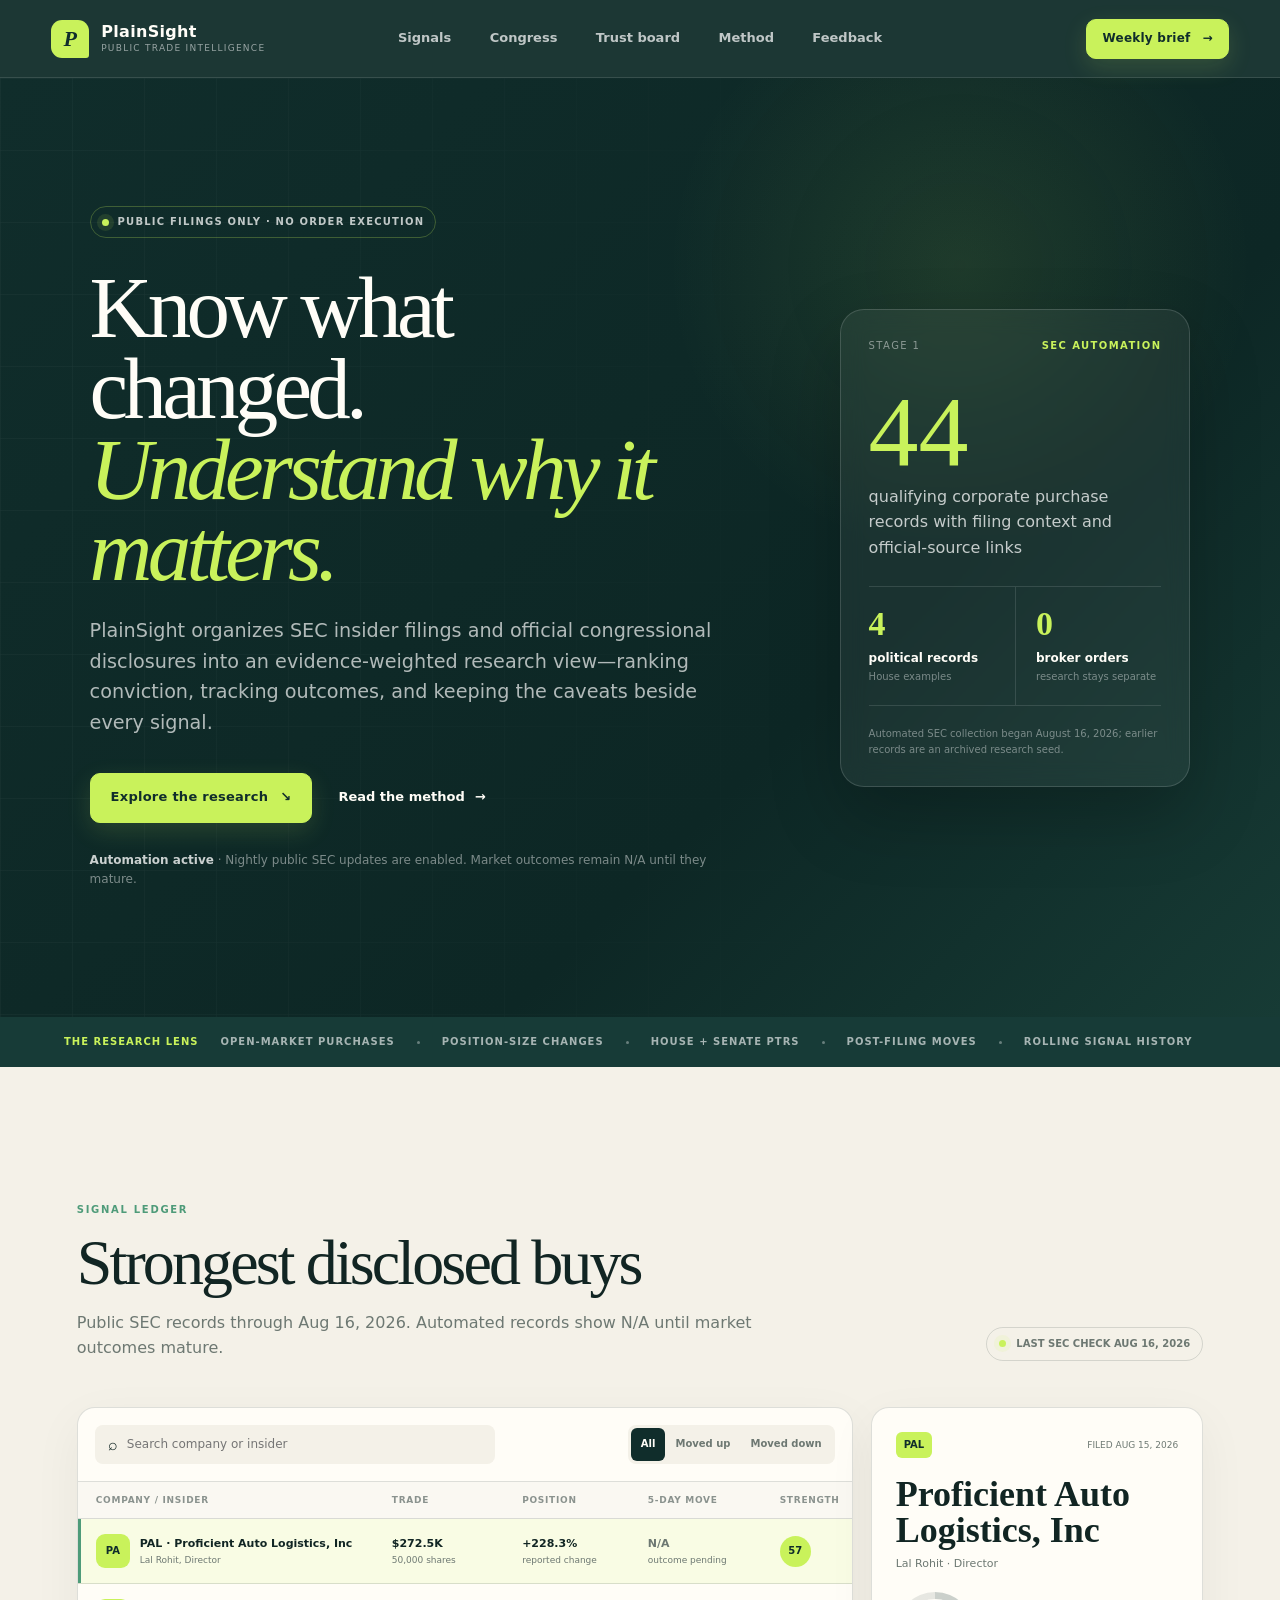
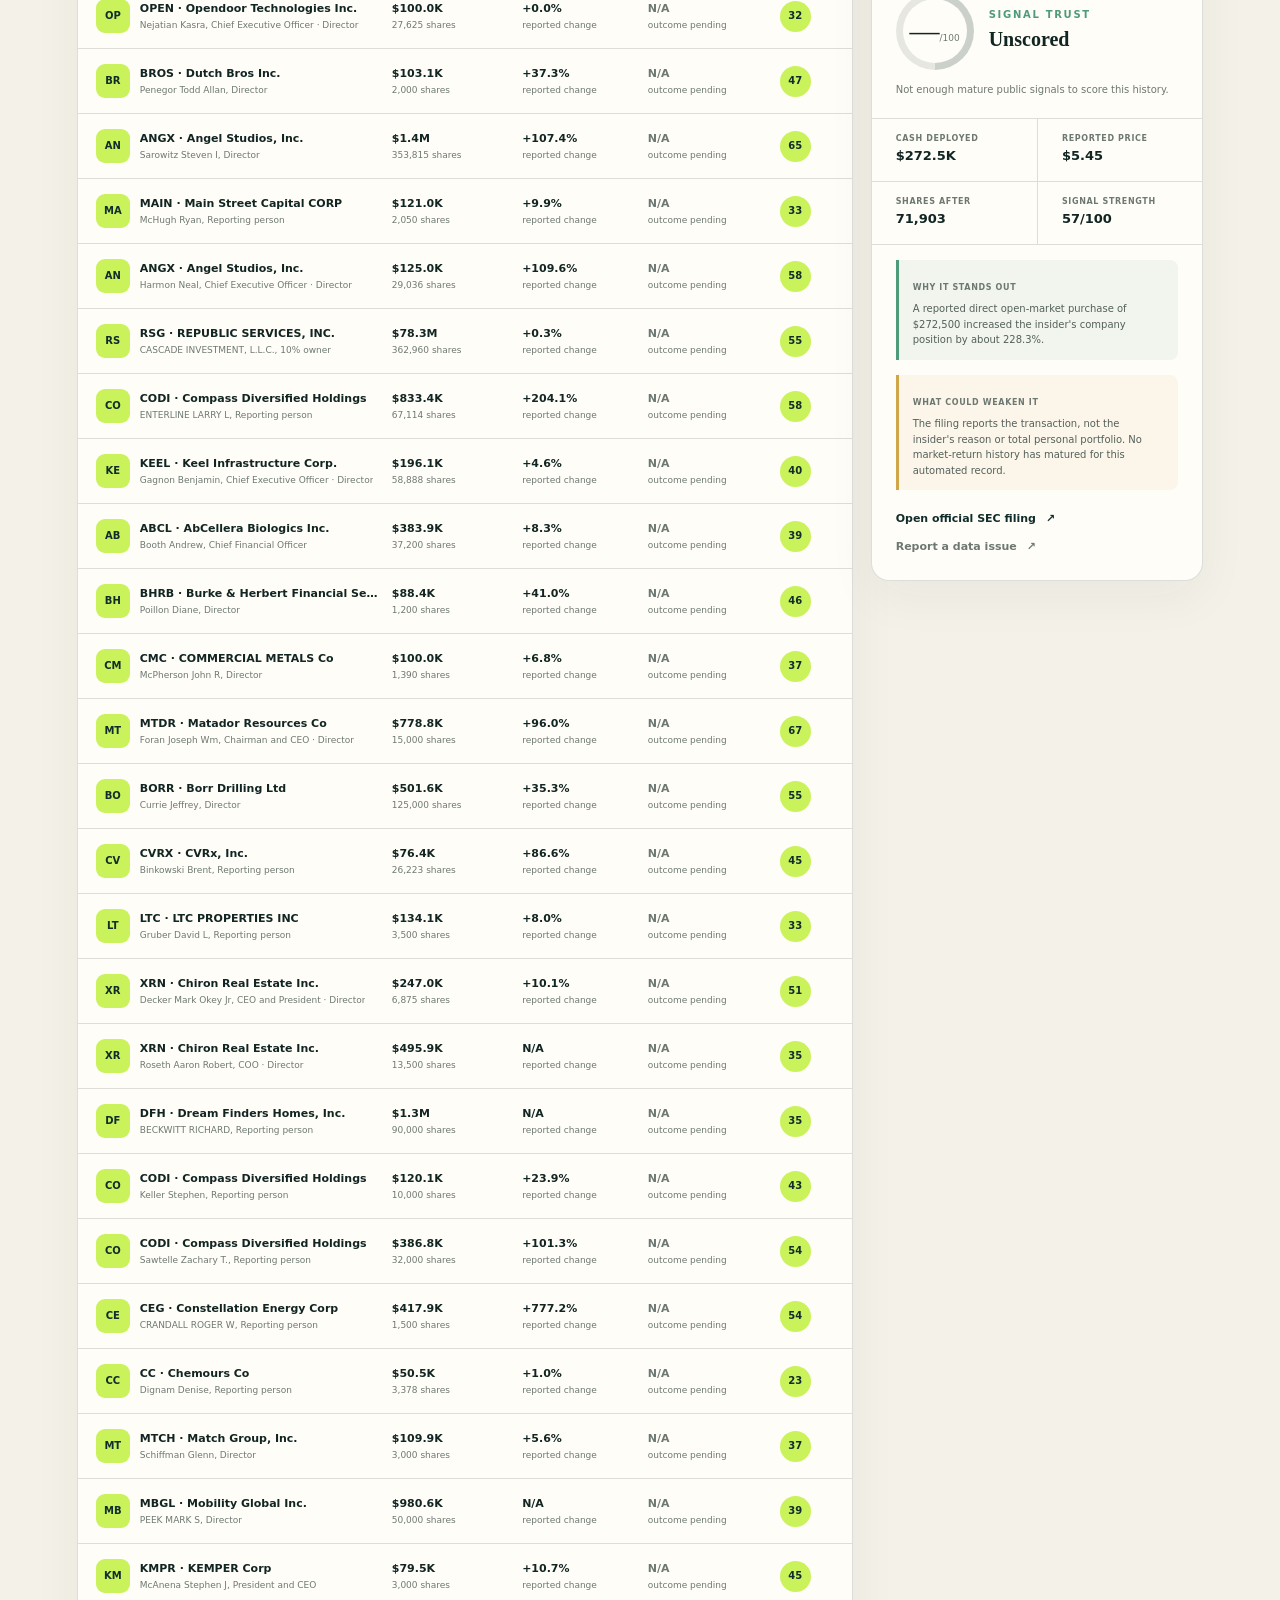
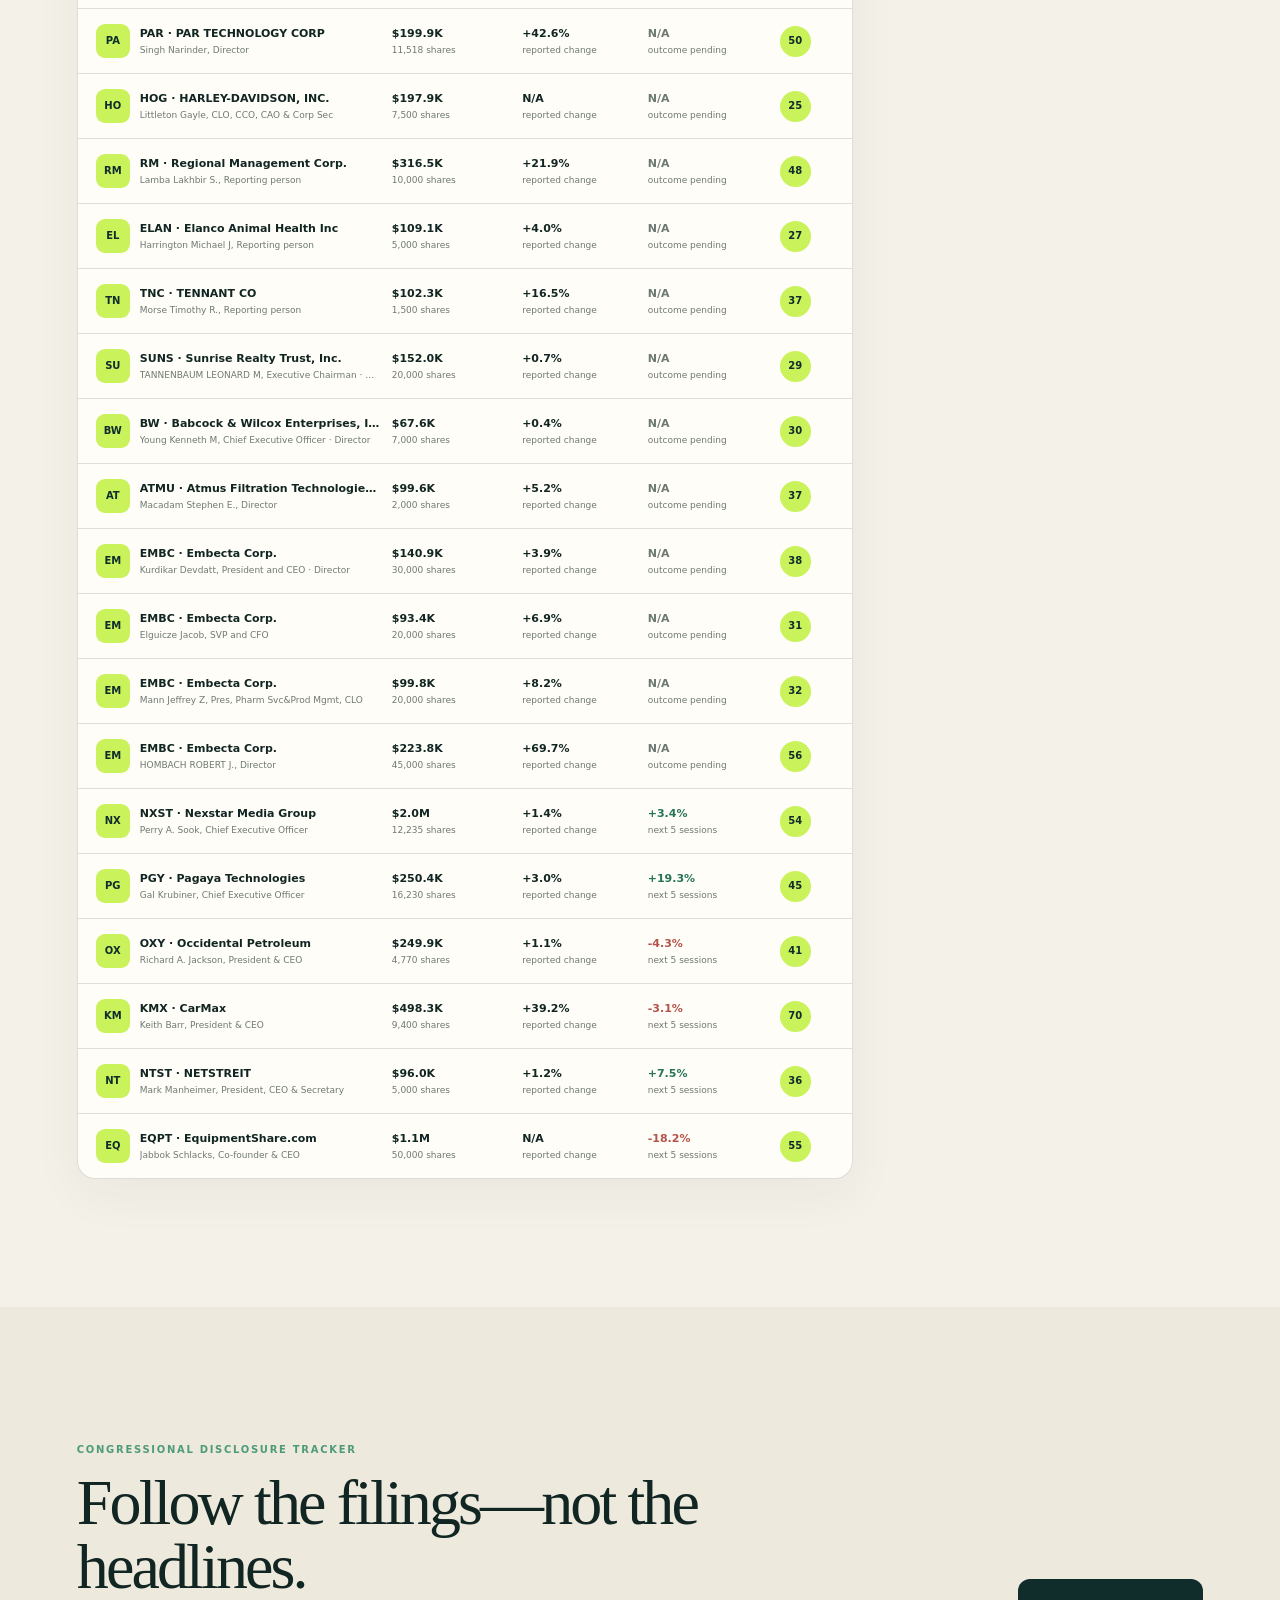
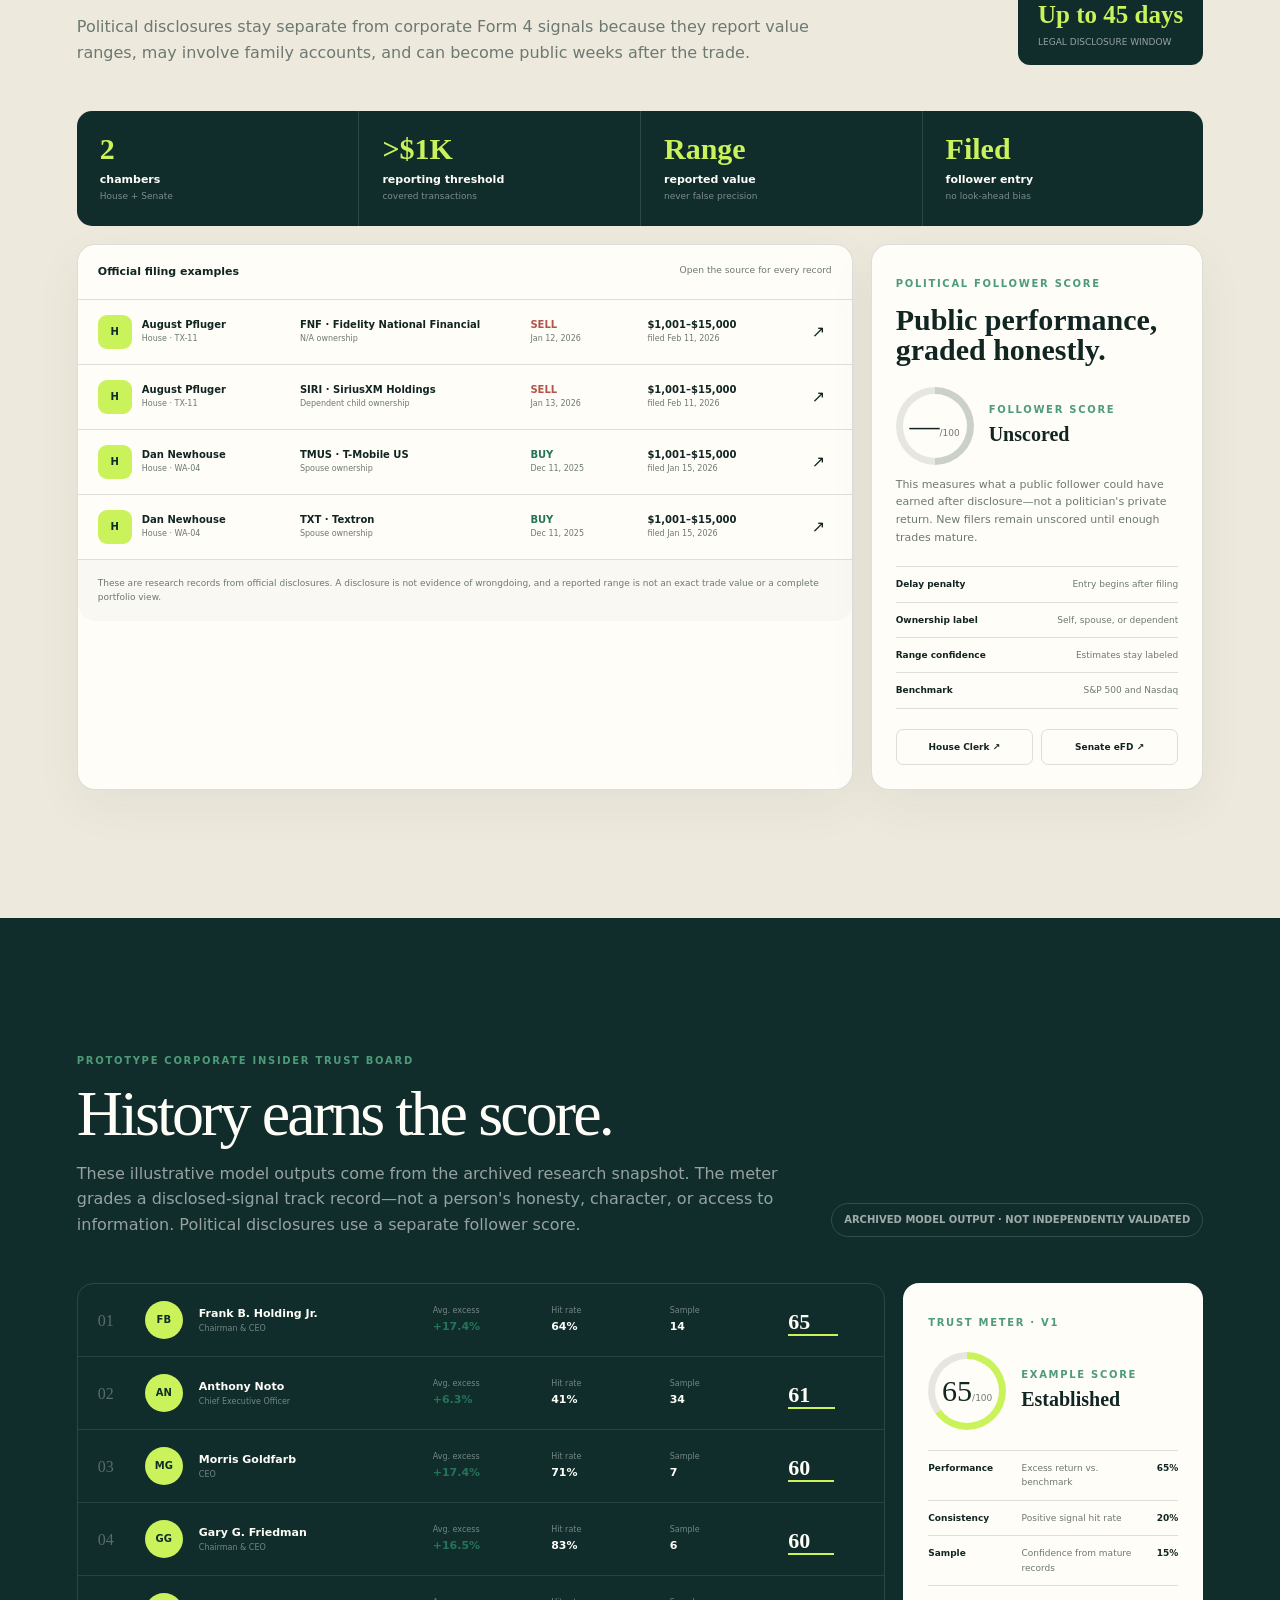
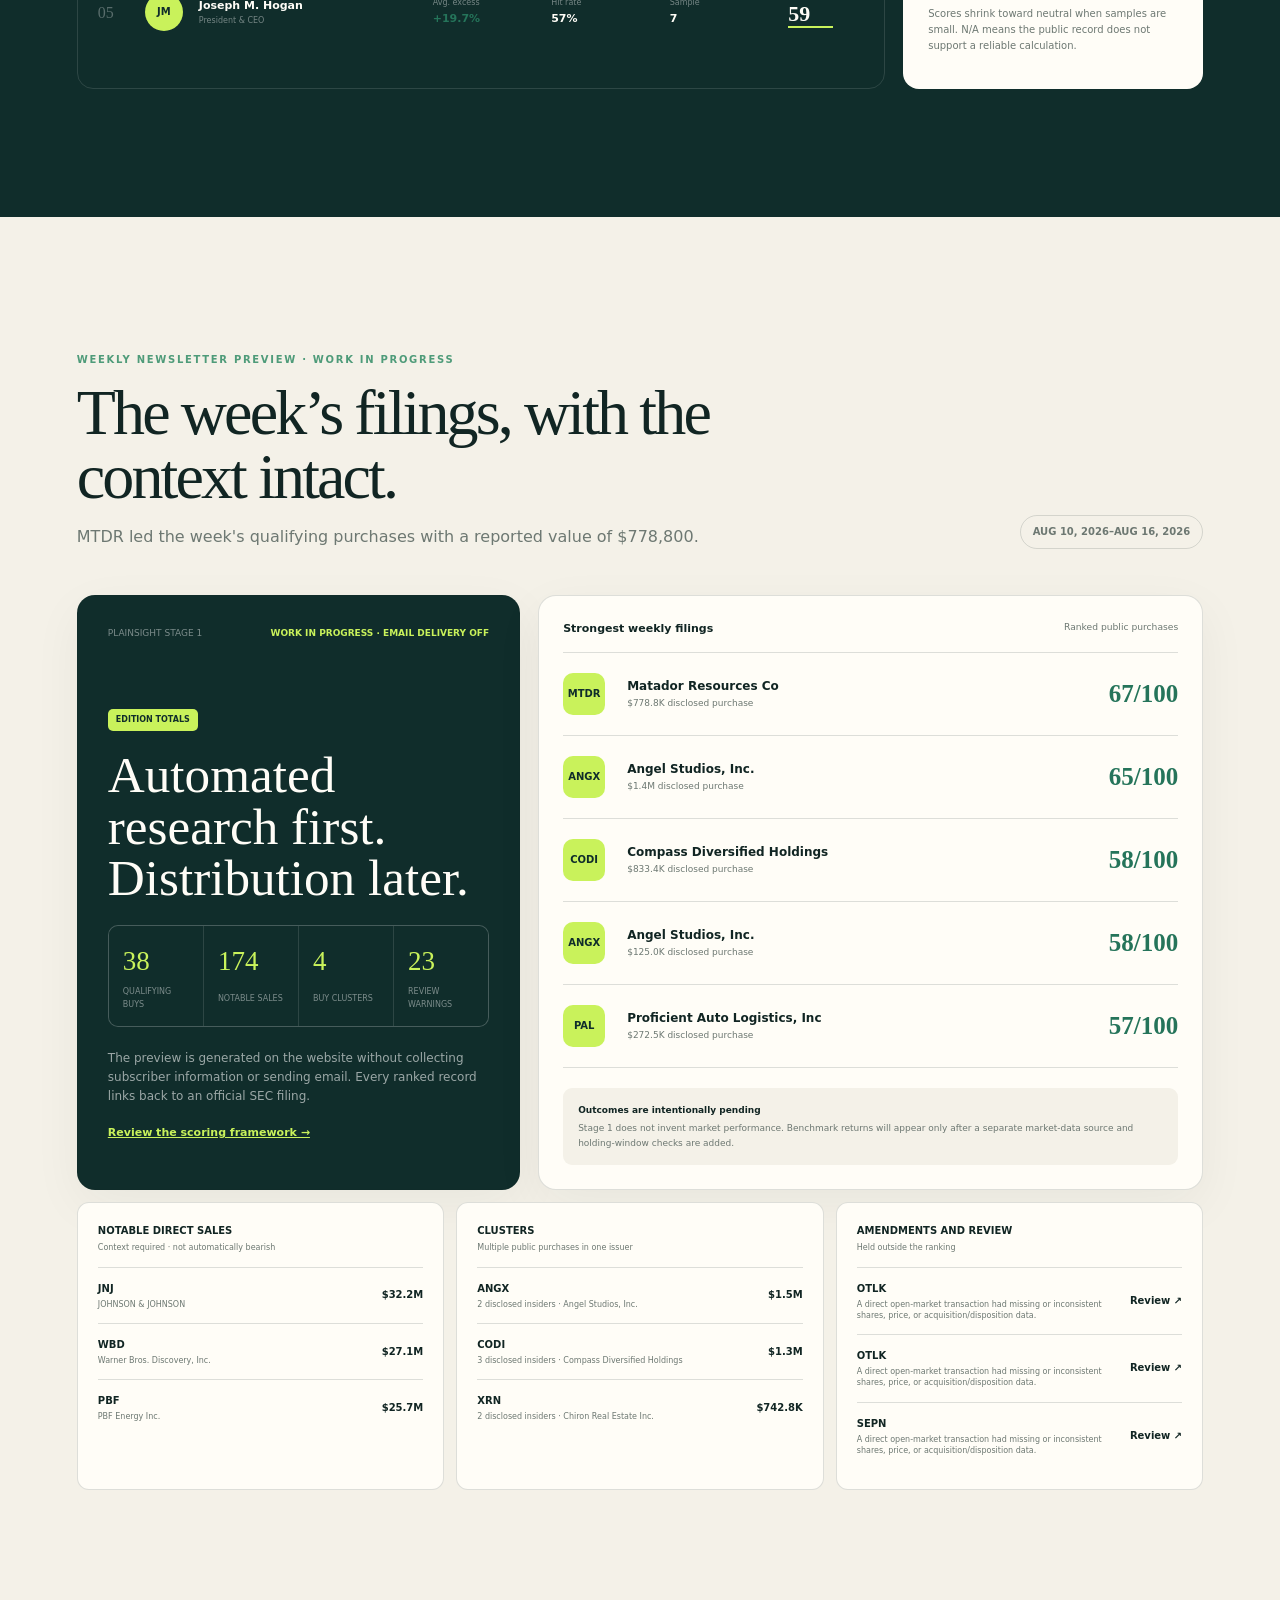
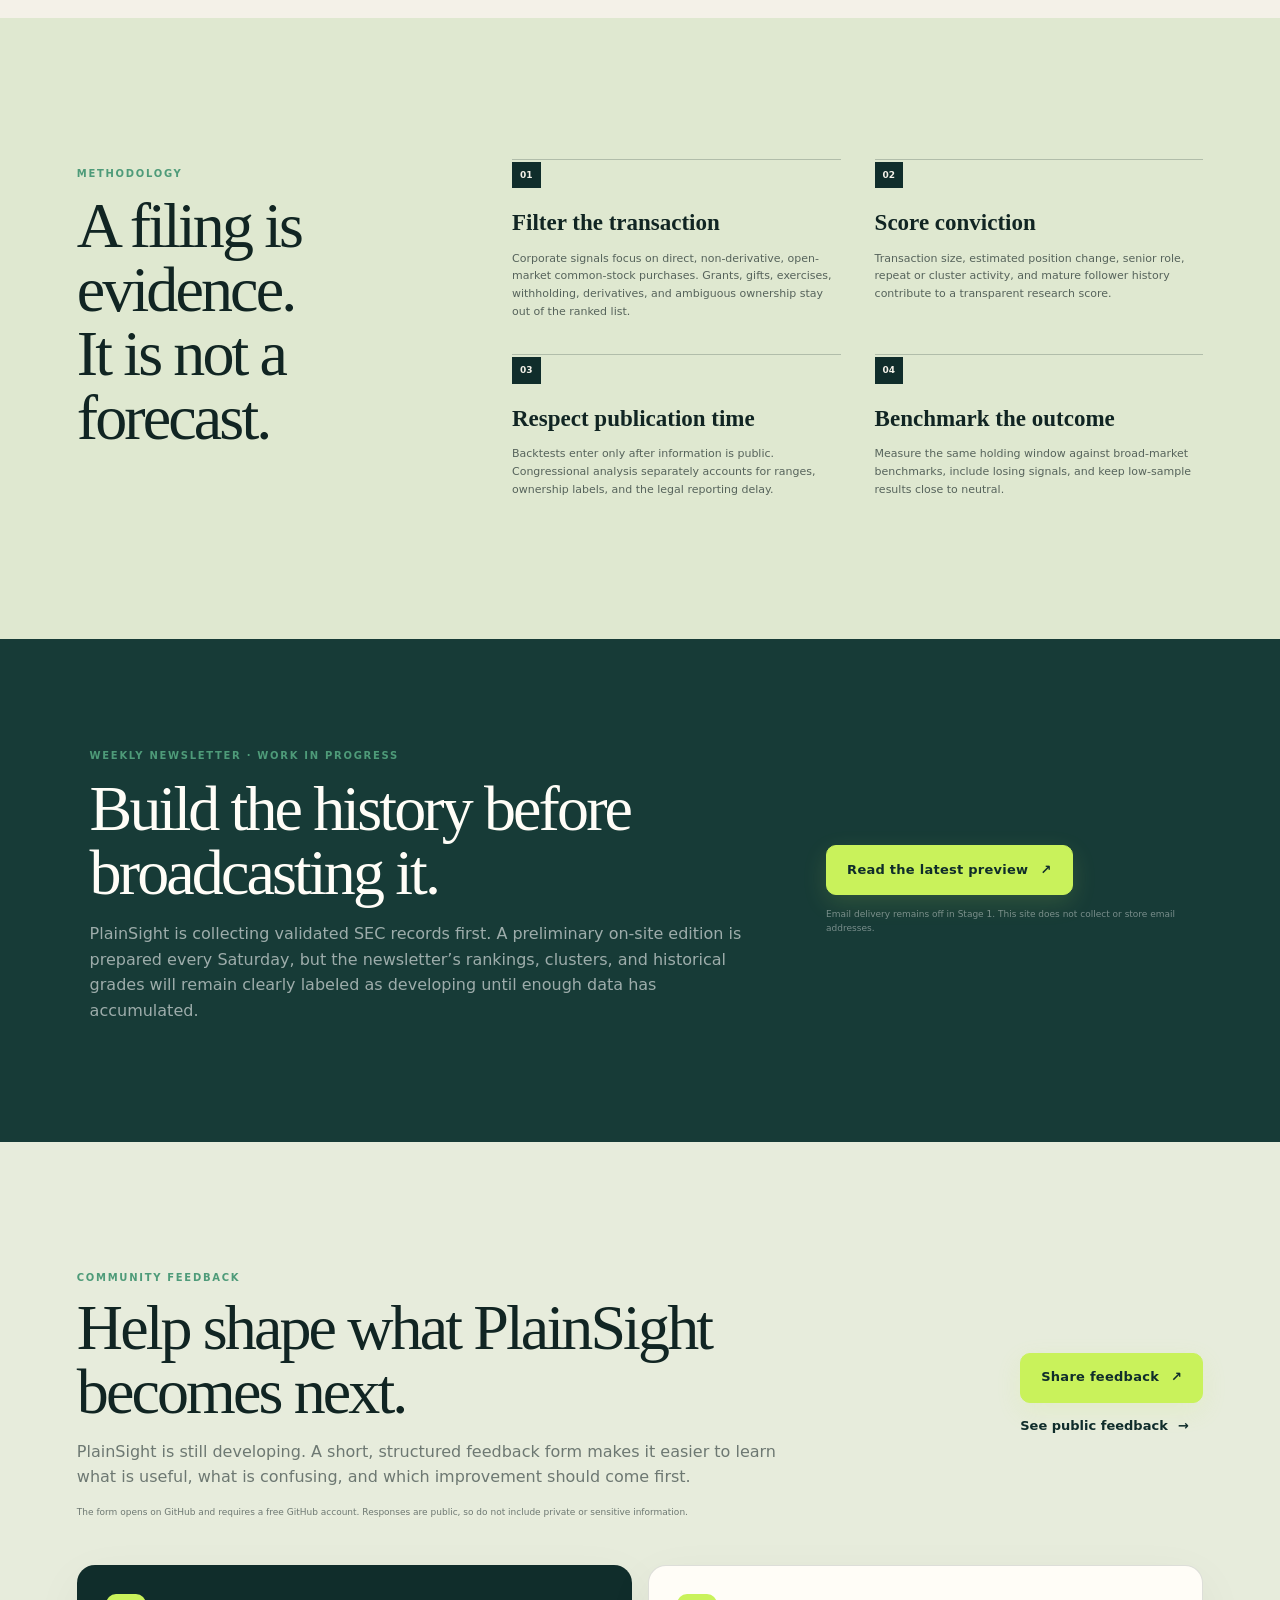
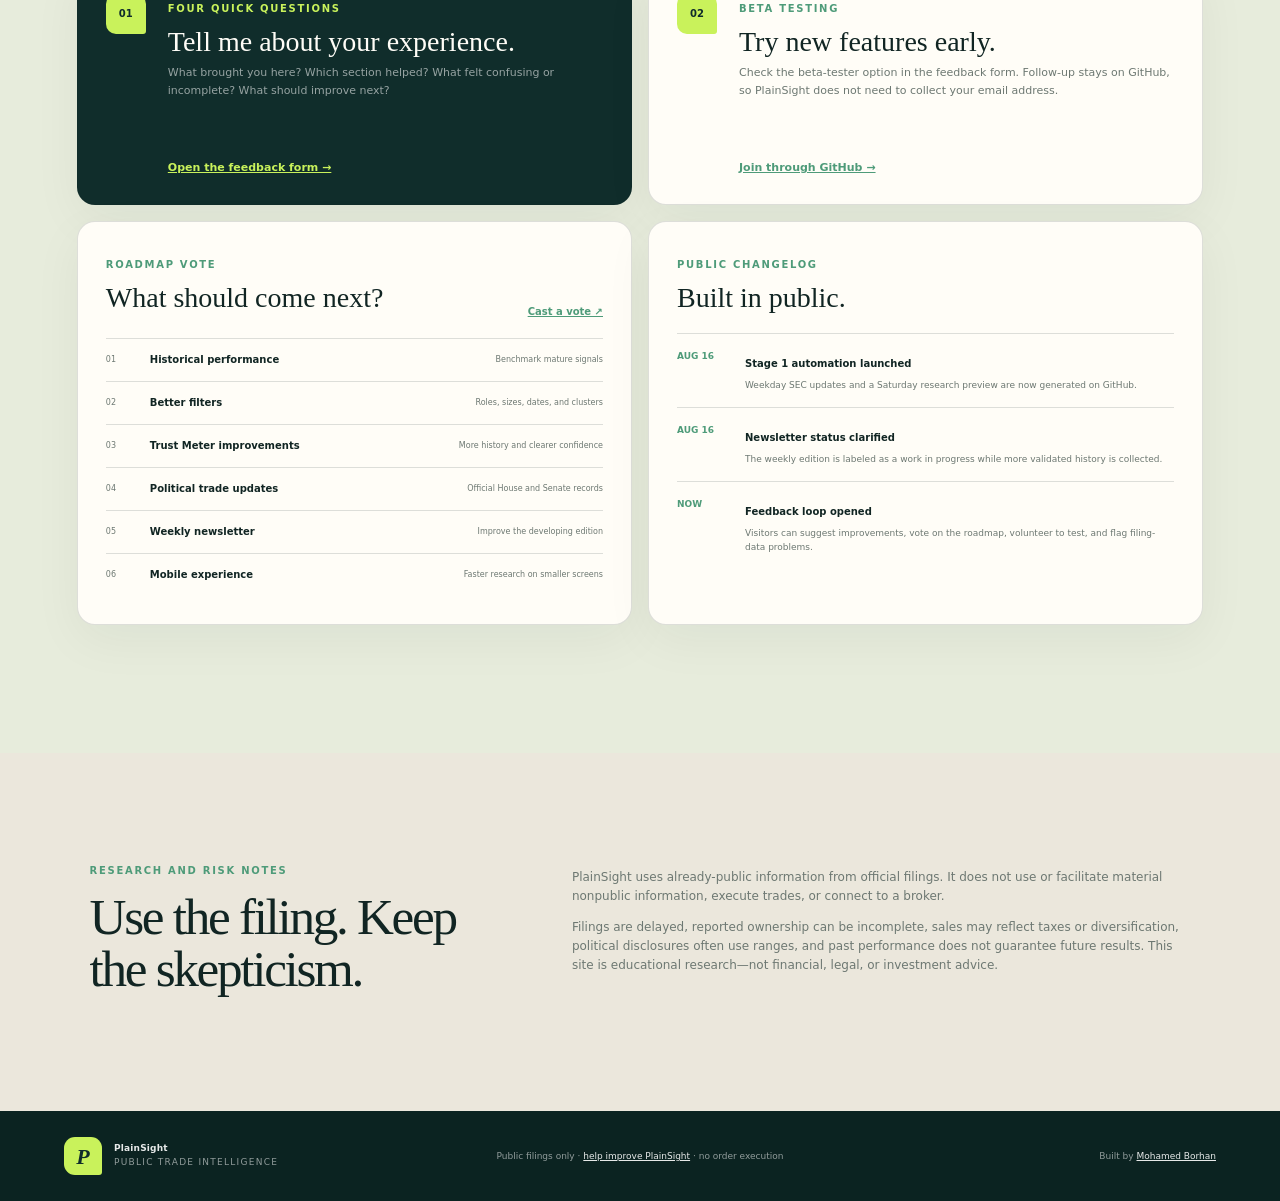
==== commit 1638ec1f: "Add public feedback loop" ====
--- a/index.html
+++ b/index.html
@@ -46,6 +46,7 @@
         <a href="#congress">Congress</a>
         <a href="#trust">Trust board</a>
         <a href="#method">Method</a>
+        <a href="#feedback">Feedback</a>
       </nav>
       <a class="button button-small" href="#brief">Weekly brief <span aria-hidden="true">→</span></a>
     </header>
@@ -123,7 +124,10 @@
             </div>
             <div class="explain good"><span>Why it stands out</span><p data-field="context"></p></div>
             <div class="explain watch"><span>What could weaken it</span><p data-field="caveat"></p></div>
-            <a class="source-link" data-field="source" target="_blank" rel="noreferrer">Open official SEC search <span aria-hidden="true">↗</span></a>
+            <div class="context-links">
+              <a class="source-link" data-field="source" target="_blank" rel="noreferrer">Open official SEC filing <span aria-hidden="true">↗</span></a>
+              <a class="report-link" data-field="report" target="_blank" rel="noreferrer">Report a data issue <span aria-hidden="true">↗</span></a>
+            </div>
           </aside>
         </div>
       </section>
@@ -268,6 +272,66 @@
         </div>
       </section>
 
+      <section class="feedback-section" id="feedback">
+        <div class="feedback-intro reveal">
+          <span class="eyebrow">Community feedback</span>
+          <h2>Help shape what PlainSight becomes next.</h2>
+          <p>PlainSight is still developing. A short, structured feedback form makes it easier to learn what is useful, what is confusing, and which improvement should come first.</p>
+          <div class="feedback-actions">
+            <a class="button" href="https://github.com/Mohamed-Borhan/plainsight-trades/issues/new?template=feedback.yml" target="_blank" rel="noreferrer">Share feedback <span aria-hidden="true">↗</span></a>
+            <a class="text-link feedback-text-link" href="https://github.com/Mohamed-Borhan/plainsight-trades/issues?q=is%3Aissue+label%3Afeedback" target="_blank" rel="noreferrer">See public feedback <span aria-hidden="true">→</span></a>
+          </div>
+          <small class="feedback-note">The form opens on GitHub and requires a free GitHub account. Responses are public, so do not include private or sensitive information.</small>
+        </div>
+
+        <div class="feedback-grid reveal">
+          <article class="feedback-card featured-feedback-card">
+            <span class="card-number">01</span>
+            <div>
+              <span class="eyebrow">Four quick questions</span>
+              <h3>Tell me about your experience.</h3>
+              <p>What brought you here? Which section helped? What felt confusing or incomplete? What should improve next?</p>
+            </div>
+            <a href="https://github.com/Mohamed-Borhan/plainsight-trades/issues/new?template=feedback.yml" target="_blank" rel="noreferrer">Open the feedback form →</a>
+          </article>
+
+          <article class="feedback-card">
+            <span class="card-number">02</span>
+            <div>
+              <span class="eyebrow">Beta testing</span>
+              <h3>Try new features early.</h3>
+              <p>Check the beta-tester option in the feedback form. Follow-up stays on GitHub, so PlainSight does not need to collect your email address.</p>
+            </div>
+            <a href="https://github.com/Mohamed-Borhan/plainsight-trades/issues/new?template=feedback.yml" target="_blank" rel="noreferrer">Join through GitHub →</a>
+          </article>
+
+          <article class="roadmap-card">
+            <div class="roadmap-heading">
+              <div><span class="eyebrow">Roadmap vote</span><h3>What should come next?</h3></div>
+              <a href="https://github.com/Mohamed-Borhan/plainsight-trades/issues/new?template=feedback.yml" target="_blank" rel="noreferrer">Cast a vote ↗</a>
+            </div>
+            <ol class="roadmap-list">
+              <li><span>01</span><b>Historical performance</b><small>Benchmark mature signals</small></li>
+              <li><span>02</span><b>Better filters</b><small>Roles, sizes, dates, and clusters</small></li>
+              <li><span>03</span><b>Trust Meter improvements</b><small>More history and clearer confidence</small></li>
+              <li><span>04</span><b>Political trade updates</b><small>Official House and Senate records</small></li>
+              <li><span>05</span><b>Weekly newsletter</b><small>Improve the developing edition</small></li>
+              <li><span>06</span><b>Mobile experience</b><small>Faster research on smaller screens</small></li>
+            </ol>
+          </article>
+
+          <article class="changelog-card">
+            <span class="eyebrow">Public changelog</span>
+            <h3>Built in public.</h3>
+            <ol>
+              <li><time datetime="2026-08-16">Aug 16</time><div><b>Stage 1 automation launched</b><p>Weekday SEC updates and a Saturday research preview are now generated on GitHub.</p></div></li>
+              <li><time datetime="2026-08-16">Aug 16</time><div><b>Newsletter status clarified</b><p>The weekly edition is labeled as a work in progress while more validated history is collected.</p></div></li>
+              <li><time datetime="2026-08-16">Now</time><div><b>Feedback loop opened</b><p>Visitors can suggest improvements, vote on the roadmap, volunteer to test, and flag filing-data problems.</p></div></li>
+            </ol>
+          </article>
+        </div>
+      </section>
+
       <section class="risk-note" aria-labelledby="risk-title">
         <div><span class="eyebrow">Research and risk notes</span><h2 id="risk-title">Use the filing. Keep the skepticism.</h2></div>
         <div>
@@ -279,7 +343,7 @@
 
     <footer>
       <a class="brand" href="#top"><span class="brand-mark">P</span><span><b>PlainSight</b><small>Public trade intelligence</small></span></a>
-      <p>Public filings only · research, not financial advice · no order execution</p>
+      <p>Public filings only · <a href="#feedback">help improve PlainSight</a> · no order execution</p>
       <span>Built by <a href="https://mohamed-borhan.github.io/">Mohamed Borhan</a></span>
     </footer>
 
--- a/styles.css
+++ b/styles.css
@@ -122,7 +122,7 @@
   transform: translateY(-2px);
 }
 .button-small { min-height: 40px; padding: 0 15px; font-size: 12px; }
-.text-link, .source-link {
+.text-link, .source-link, .report-link {
   display: inline-flex;
   align-items: center;
   gap: 10px;
@@ -364,8 +364,10 @@
 .explain { margin-top: 15px; padding: 12px 14px; border-left: 3px solid var(--green); border-radius: 0 8px 8px 0; background: rgba(78,155,121,.08); }
 .explain.watch { border-left-color: #d0a64b; background: rgba(208,166,75,.08); }
 .explain p { margin: 4px 0 0; color: #53605a; font-size: 10px; line-height: 1.55; }
-.source-link { margin-top: 20px; color: var(--deep); font-size: 11px; }
-.source-link:hover { color: var(--green); }
+.context-links { display: flex; flex-wrap: wrap; gap: 10px 18px; margin-top: 20px; }
+.source-link, .report-link { color: var(--deep); font-size: 11px; }
+.source-link:hover, .report-link:hover { color: var(--green); }
+.report-link { color: var(--muted); }
 
 .congress-section { background: #ede9dd; }
 .delay-chip { display: grid; min-width: 155px; padding: 16px 20px; background: var(--deep); border-radius: 12px; color: var(--white); }
@@ -472,6 +474,40 @@
 .newsletter p { max-width: 670px; color: rgba(255,255,255,.58); }
 .brief-action { display: grid; gap: 12px; justify-items: start; }
 .brief-action small { color: rgba(255,255,255,.42); font-size: 9px; }
+.feedback-section { padding: clamp(86px, 10vw, 145px) clamp(22px, 6vw, 100px); background: #e7ecdc; }
+.feedback-intro { display: grid; grid-template-columns: minmax(0, 1fr) auto; gap: 0 48px; align-items: end; margin-bottom: 46px; }
+.feedback-intro > .eyebrow, .feedback-intro h2, .feedback-intro p, .feedback-intro .feedback-note { grid-column: 1; }
+.feedback-intro h2 { max-width: 820px; margin: 10px 0 15px; font-family: var(--serif); font-size: clamp(39px, 5vw, 67px); font-weight: 400; letter-spacing: -.045em; line-height: 1; }
+.feedback-intro p { max-width: 720px; margin: 0; color: var(--muted); }
+.feedback-actions { grid-column: 2; grid-row: 1 / span 4; display: grid; gap: 13px; align-self: center; justify-items: start; }
+.feedback-text-link { color: var(--deep); }
+.feedback-text-link:hover { color: var(--green); }
+.feedback-note { display: block; max-width: 720px; margin-top: 15px; color: var(--muted); font-size: 9px; }
+.feedback-grid { display: grid; grid-template-columns: repeat(2, minmax(0, 1fr)); gap: 16px; }
+.feedback-card, .roadmap-card, .changelog-card { border: 1px solid var(--line); border-radius: 18px; background: var(--white); box-shadow: 0 15px 50px rgba(17,37,35,.05); }
+.feedback-card { display: grid; grid-template-columns: auto 1fr; gap: 22px; min-height: 240px; padding: 28px; }
+.feedback-card .card-number { display: grid; width: 40px; height: 40px; place-items: center; color: var(--deep); background: var(--lime); border-radius: 10px 10px 3px 10px; font-size: 10px; font-weight: 900; }
+.feedback-card h3, .roadmap-card h3, .changelog-card h3 { margin: 7px 0 8px; font-family: var(--serif); font-size: 28px; font-weight: 400; line-height: 1.05; }
+.feedback-card p { margin: 0; color: var(--muted); font-size: 11px; }
+.feedback-card > a { grid-column: 2; align-self: end; color: var(--green); font-size: 11px; font-weight: 900; }
+.featured-feedback-card { color: var(--white); background: var(--deep); }
+.featured-feedback-card .eyebrow, .featured-feedback-card > a { color: var(--lime); }
+.featured-feedback-card p { color: rgba(255,255,255,.56); }
+.roadmap-card { grid-column: 1; padding: 28px; }
+.roadmap-heading { display: flex; justify-content: space-between; gap: 24px; align-items: end; padding-bottom: 18px; border-bottom: 1px solid var(--line); }
+.roadmap-heading a { color: var(--green); font-size: 10px; font-weight: 900; white-space: nowrap; }
+.roadmap-list, .changelog-card ol { margin: 0; padding: 0; list-style: none; }
+.roadmap-list li { display: grid; grid-template-columns: 32px minmax(0, 1fr) auto; gap: 12px; align-items: center; padding: 13px 0; border-bottom: 1px solid var(--line); }
+.roadmap-list li:last-child { border-bottom: 0; }
+.roadmap-list span, .roadmap-list small { color: var(--muted); font-size: 8px; }
+.roadmap-list b { font-size: 10px; }
+.roadmap-list small { text-align: right; }
+.changelog-card { grid-column: 2; padding: 28px; }
+.changelog-card > h3 { margin-bottom: 21px; }
+.changelog-card li { display: grid; grid-template-columns: 54px 1fr; gap: 14px; padding: 15px 0; border-top: 1px solid var(--line); }
+.changelog-card time { color: var(--green); font-size: 9px; font-weight: 900; text-transform: uppercase; }
+.changelog-card b { font-size: 10px; }
+.changelog-card p { margin: 3px 0 0; color: var(--muted); font-size: 9px; }
 .risk-note { display: grid; grid-template-columns: .8fr 1.2fr; gap: 70px; padding: clamp(70px, 8vw, 110px) clamp(22px, 7vw, 120px); background: var(--paper-2); }
 .risk-note h2 { font-size: clamp(36px, 4vw, 56px); }
 .risk-note p { color: var(--muted); font-size: 12px; }
@@ -496,7 +532,7 @@
   .workbench { grid-template-columns: 1fr; }
   .context-panel { position: relative; top: 0; display: grid; grid-template-columns: .7fr 1.3fr; column-gap: 24px; }
   .context-top, .context-panel h3, .insider-line, .meter-wrap, .meter-caption { grid-column: 1; }
-  .context-stats, .explain, .source-link { grid-column: 2; }
+  .context-stats, .explain, .context-links { grid-column: 2; }
   .context-stats { grid-row: 1 / span 4; margin: 0; }
   .congress-grid, .trust-layout { grid-template-columns: 1fr; }
   .political-score-card { display: grid; grid-template-columns: 1fr 1fr; gap: 18px 30px; }
@@ -510,7 +546,7 @@
   .hero { grid-template-columns: 1fr; min-height: auto; padding: 80px 22px; }
   .hero-card { max-width: 520px; }
   .ticker-strip { gap: 16px; }
-  .split-heading, .method-inner, .newsletter, .risk-note, .edition-grid, .edition-details { grid-template-columns: 1fr; }
+  .split-heading, .method-inner, .newsletter, .risk-note, .edition-grid, .edition-details, .feedback-intro, .feedback-grid { grid-template-columns: 1fr; }
   .split-heading { align-items: start; }
   .freshness, .delay-chip, .method-chip { justify-self: start; }
   .toolbar { align-items: stretch; flex-direction: column; }
@@ -531,6 +567,8 @@
   .leader-stat { display: none; }
   .method-grid { grid-template-columns: 1fr; }
   .newsletter, .risk-note { gap: 28px; }
+  .feedback-actions { grid-column: 1; grid-row: auto; margin-top: 24px; }
+  .feedback-card, .roadmap-card, .changelog-card { grid-column: 1; }
   footer { grid-template-columns: 1fr; text-align: center; }
   footer .brand, footer > span { justify-self: center; }
   footer > p { margin: 0; }
@@ -547,6 +585,10 @@
   .source-pair { grid-template-columns: 1fr; }
   .congress-kpis strong { font-size: 25px; }
   .weekly-counts { grid-template-columns: 1fr 1fr; }
+  .feedback-card { grid-template-columns: 1fr; }
+  .feedback-card > a { grid-column: 1; }
+  .roadmap-list li { grid-template-columns: 25px 1fr; }
+  .roadmap-list small { grid-column: 2; text-align: left; }
 }
 
 @media (prefers-reduced-motion: reduce) {
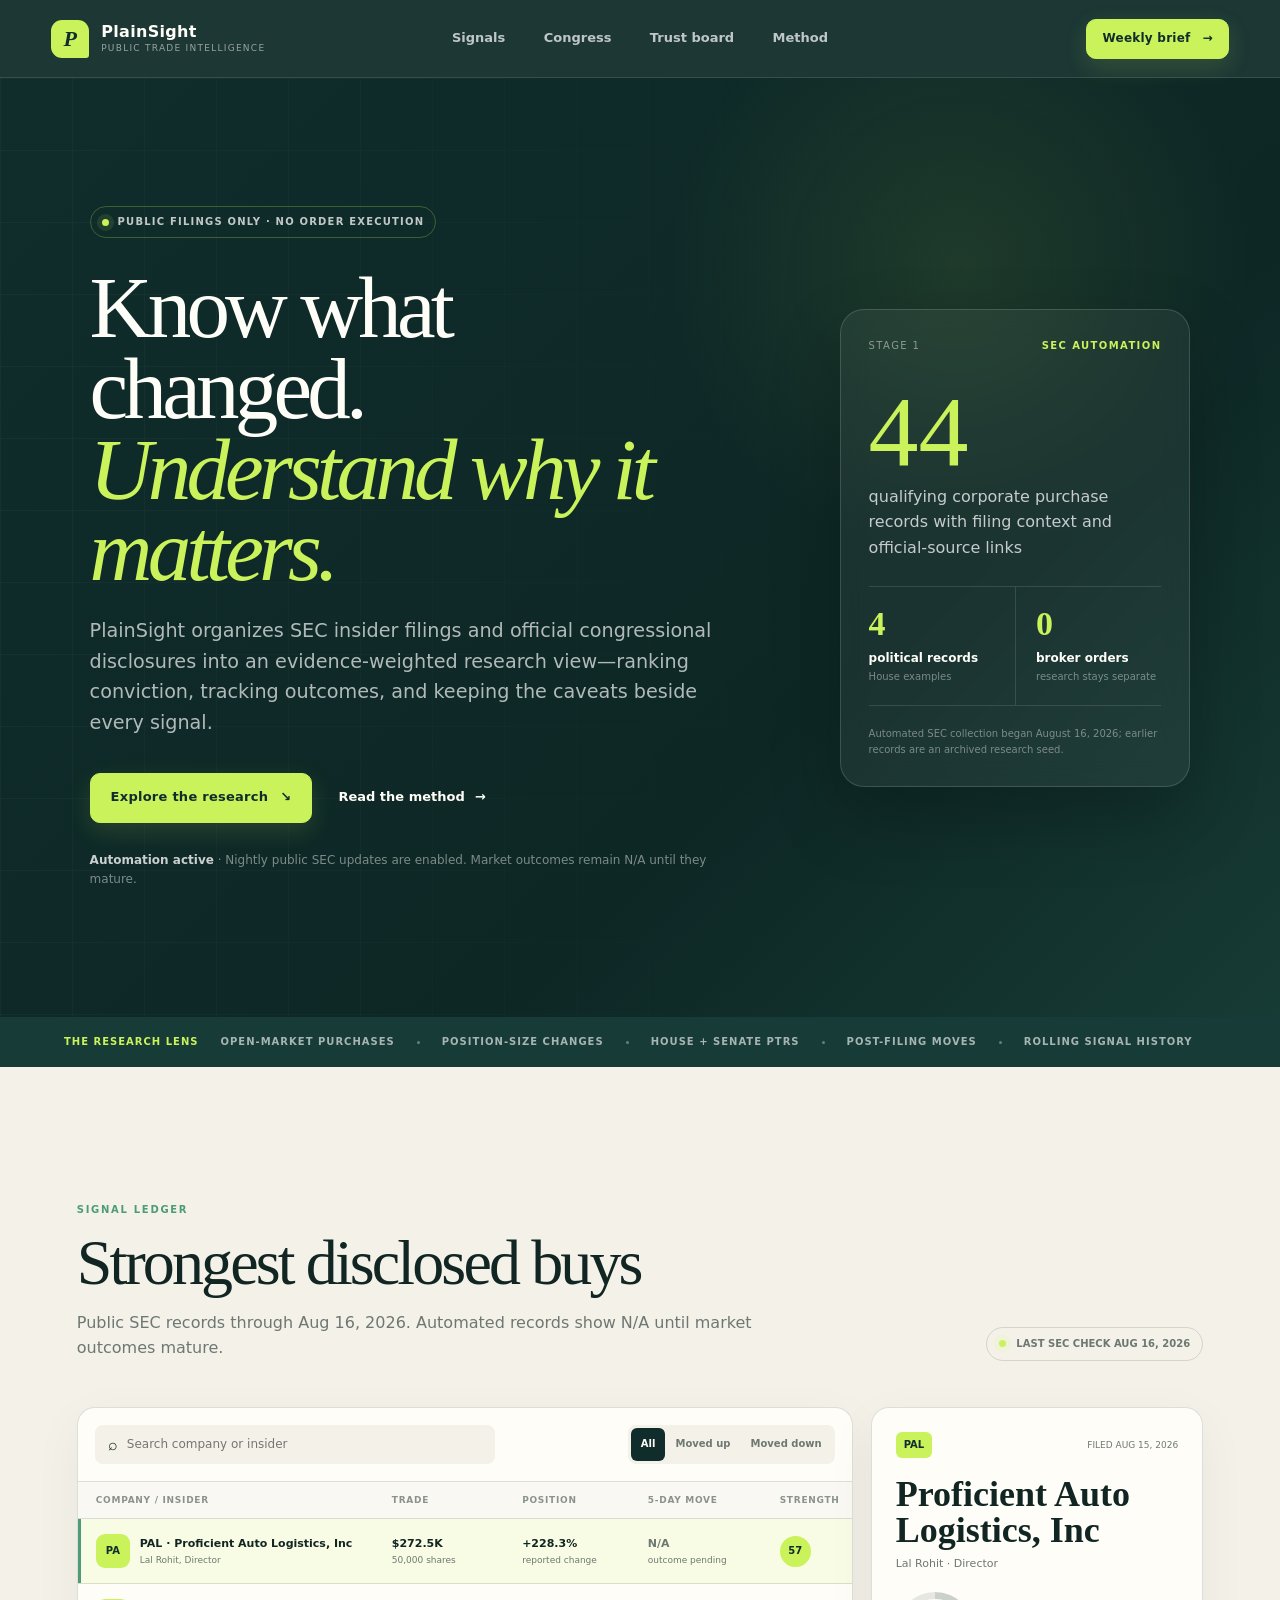
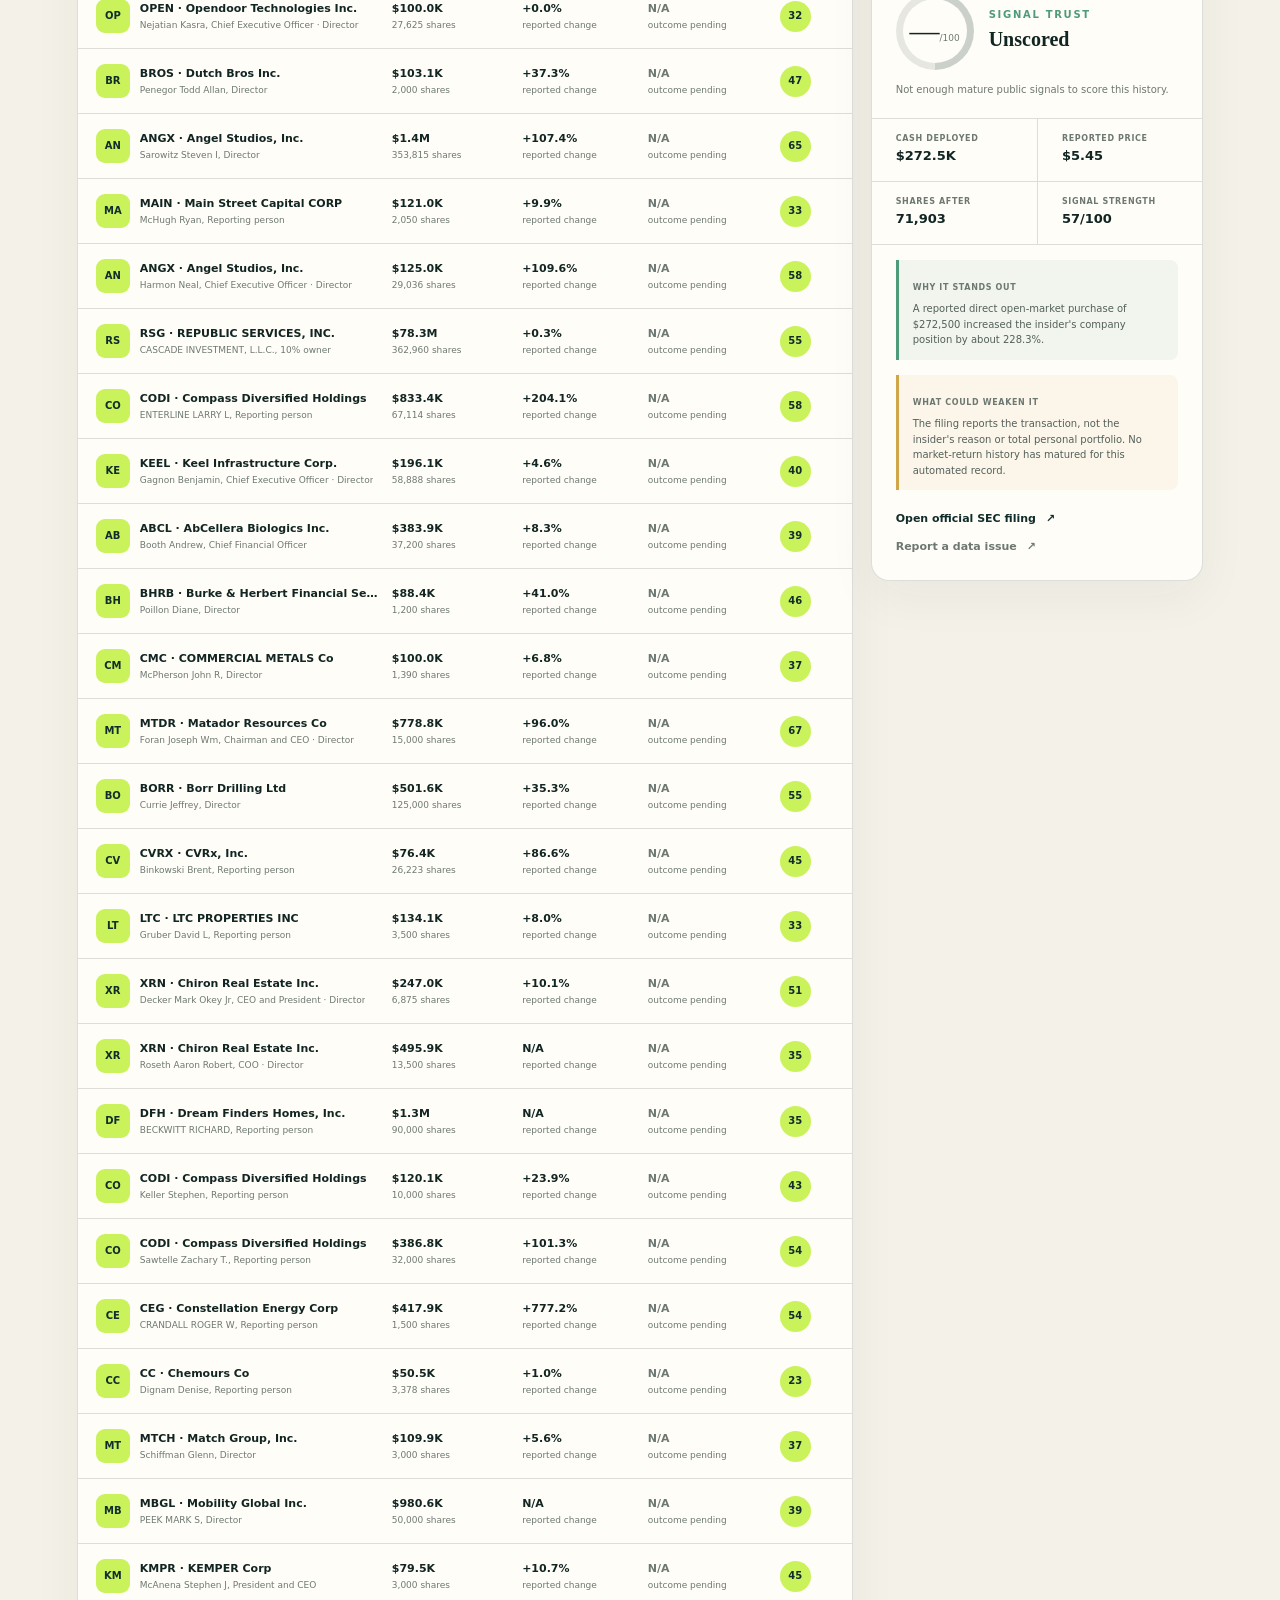
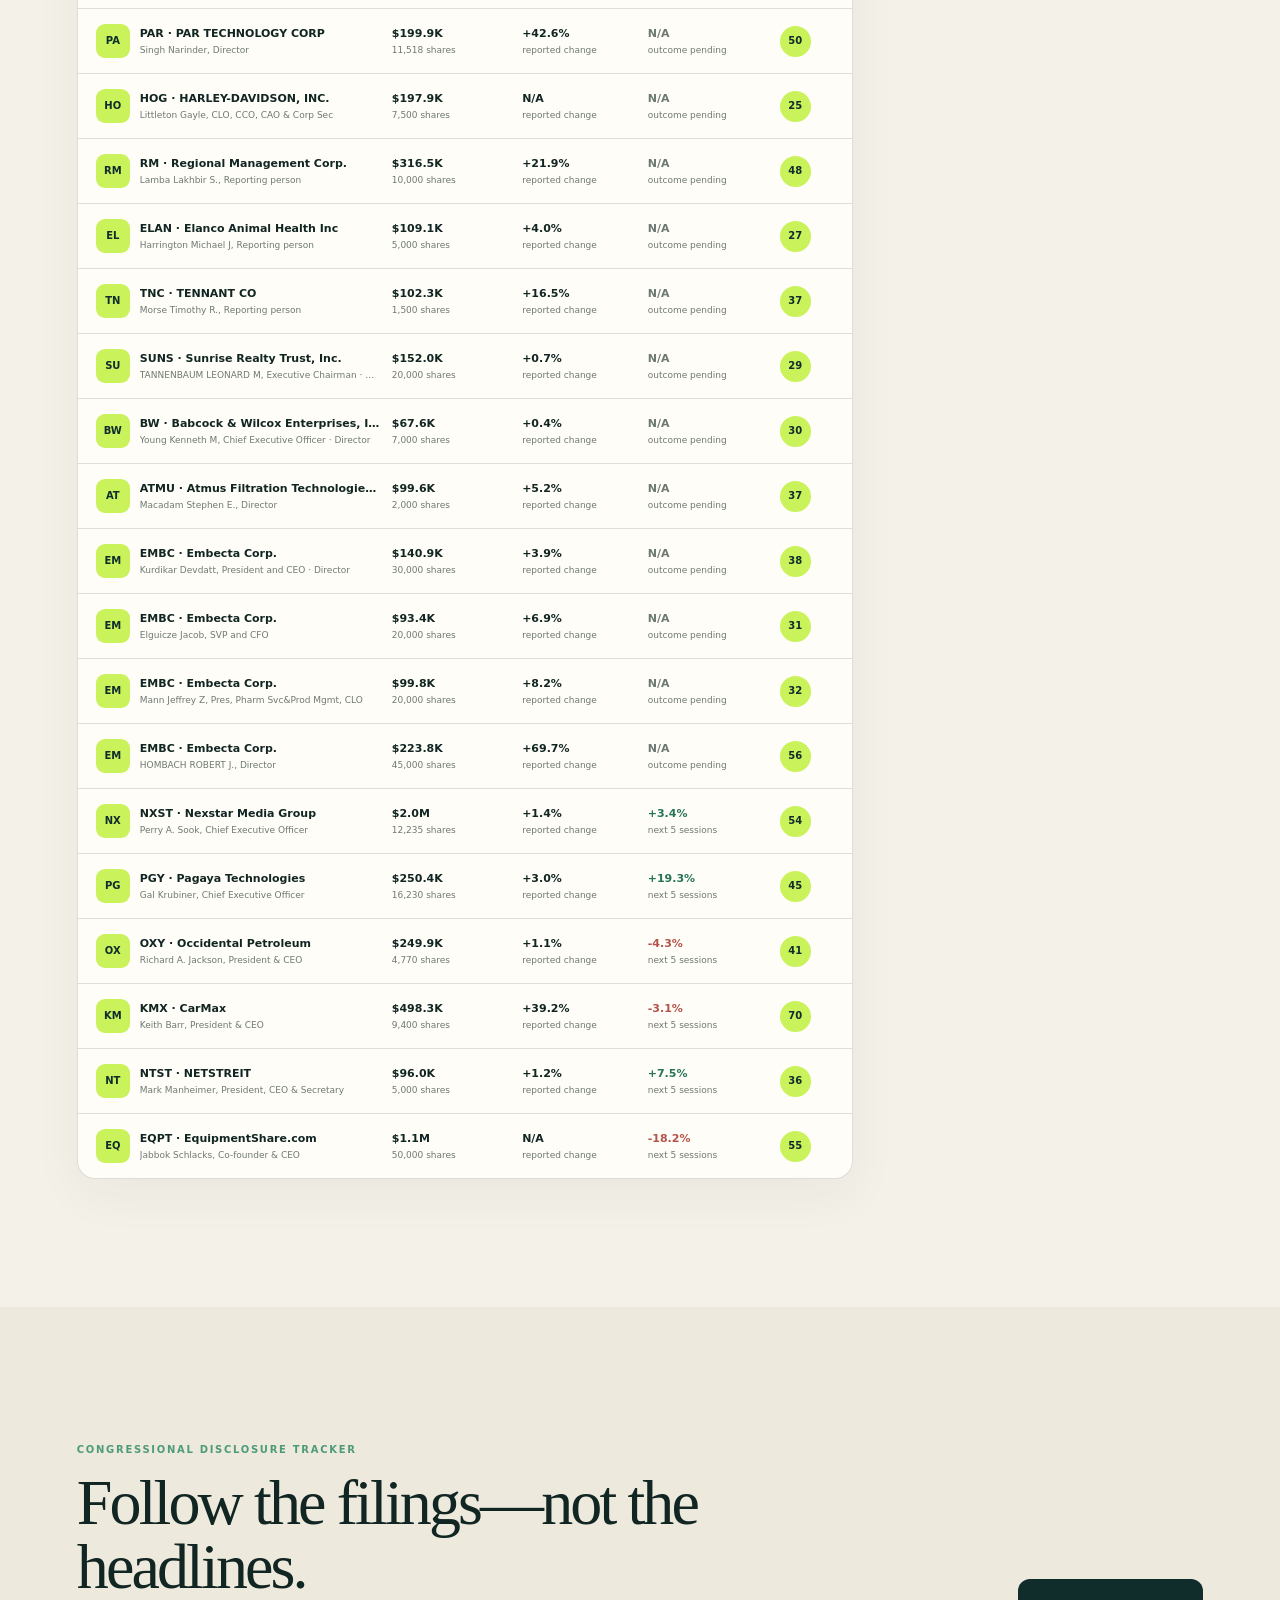
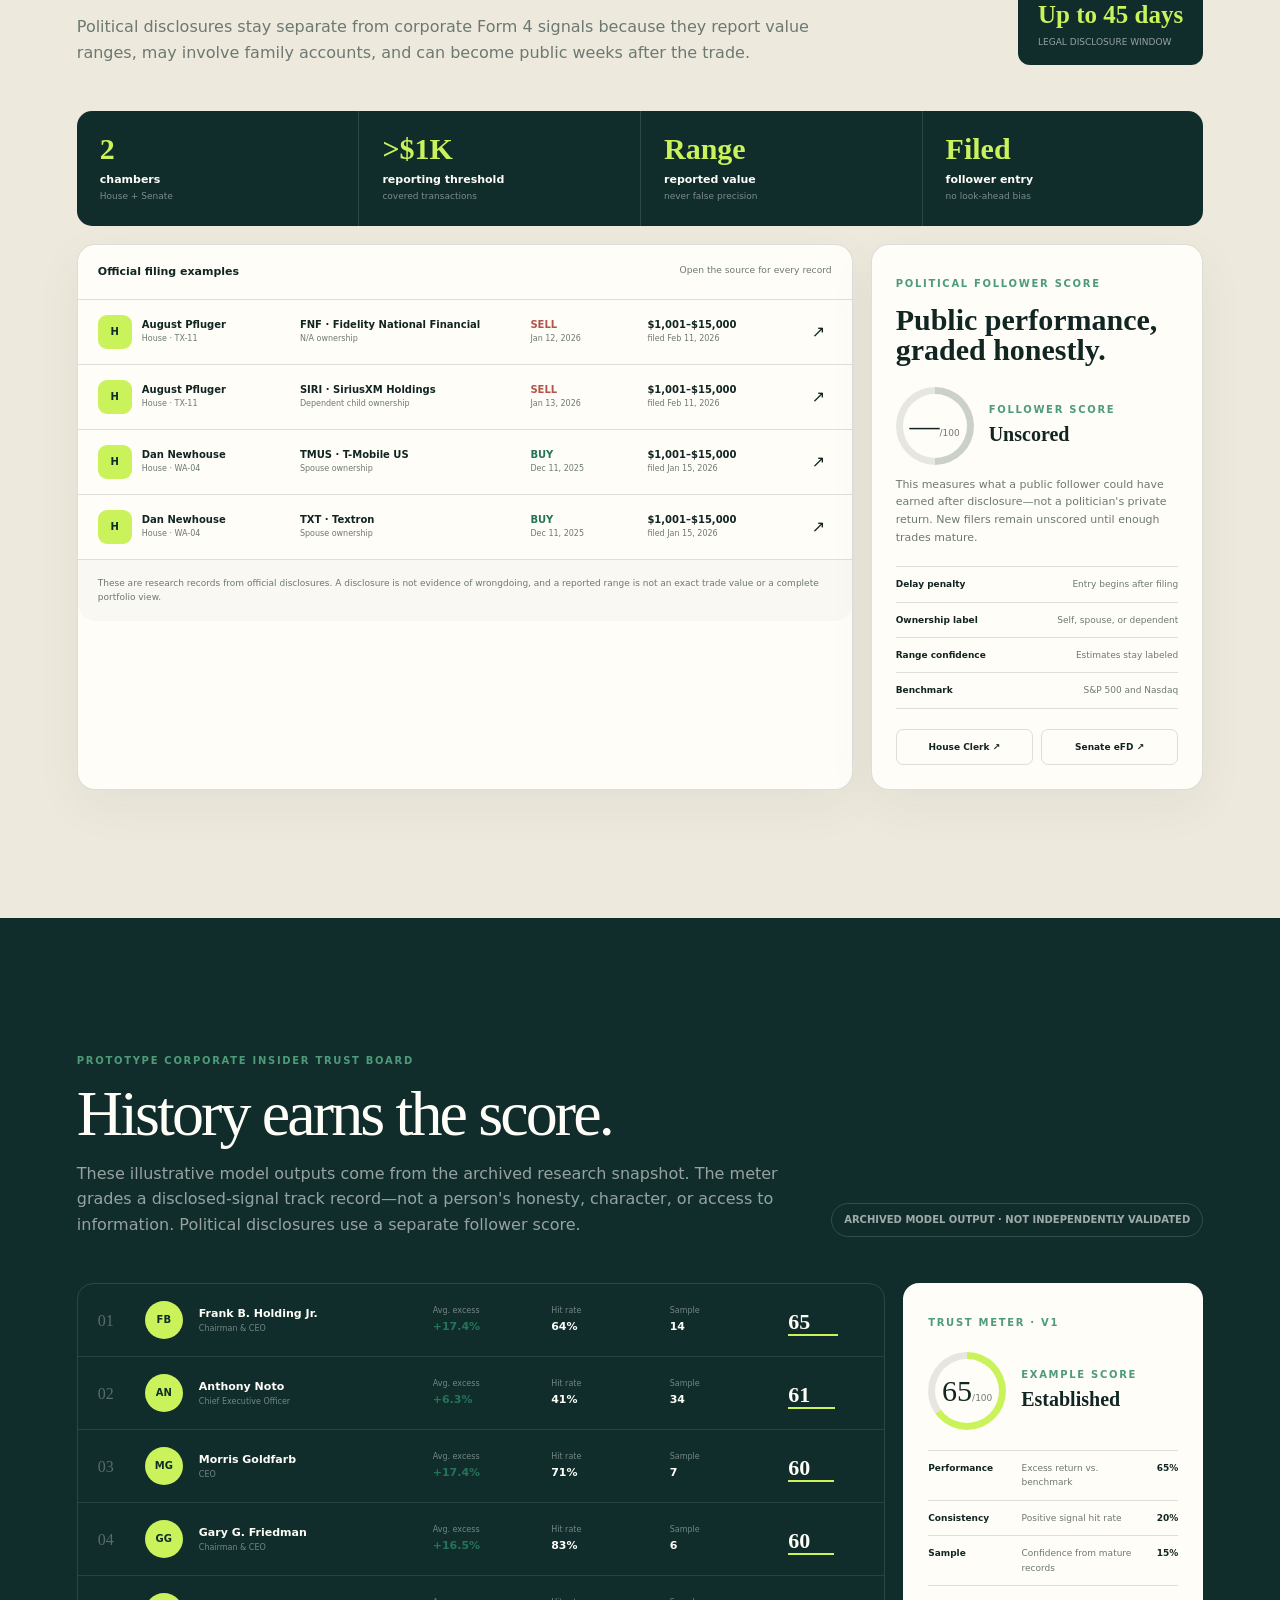
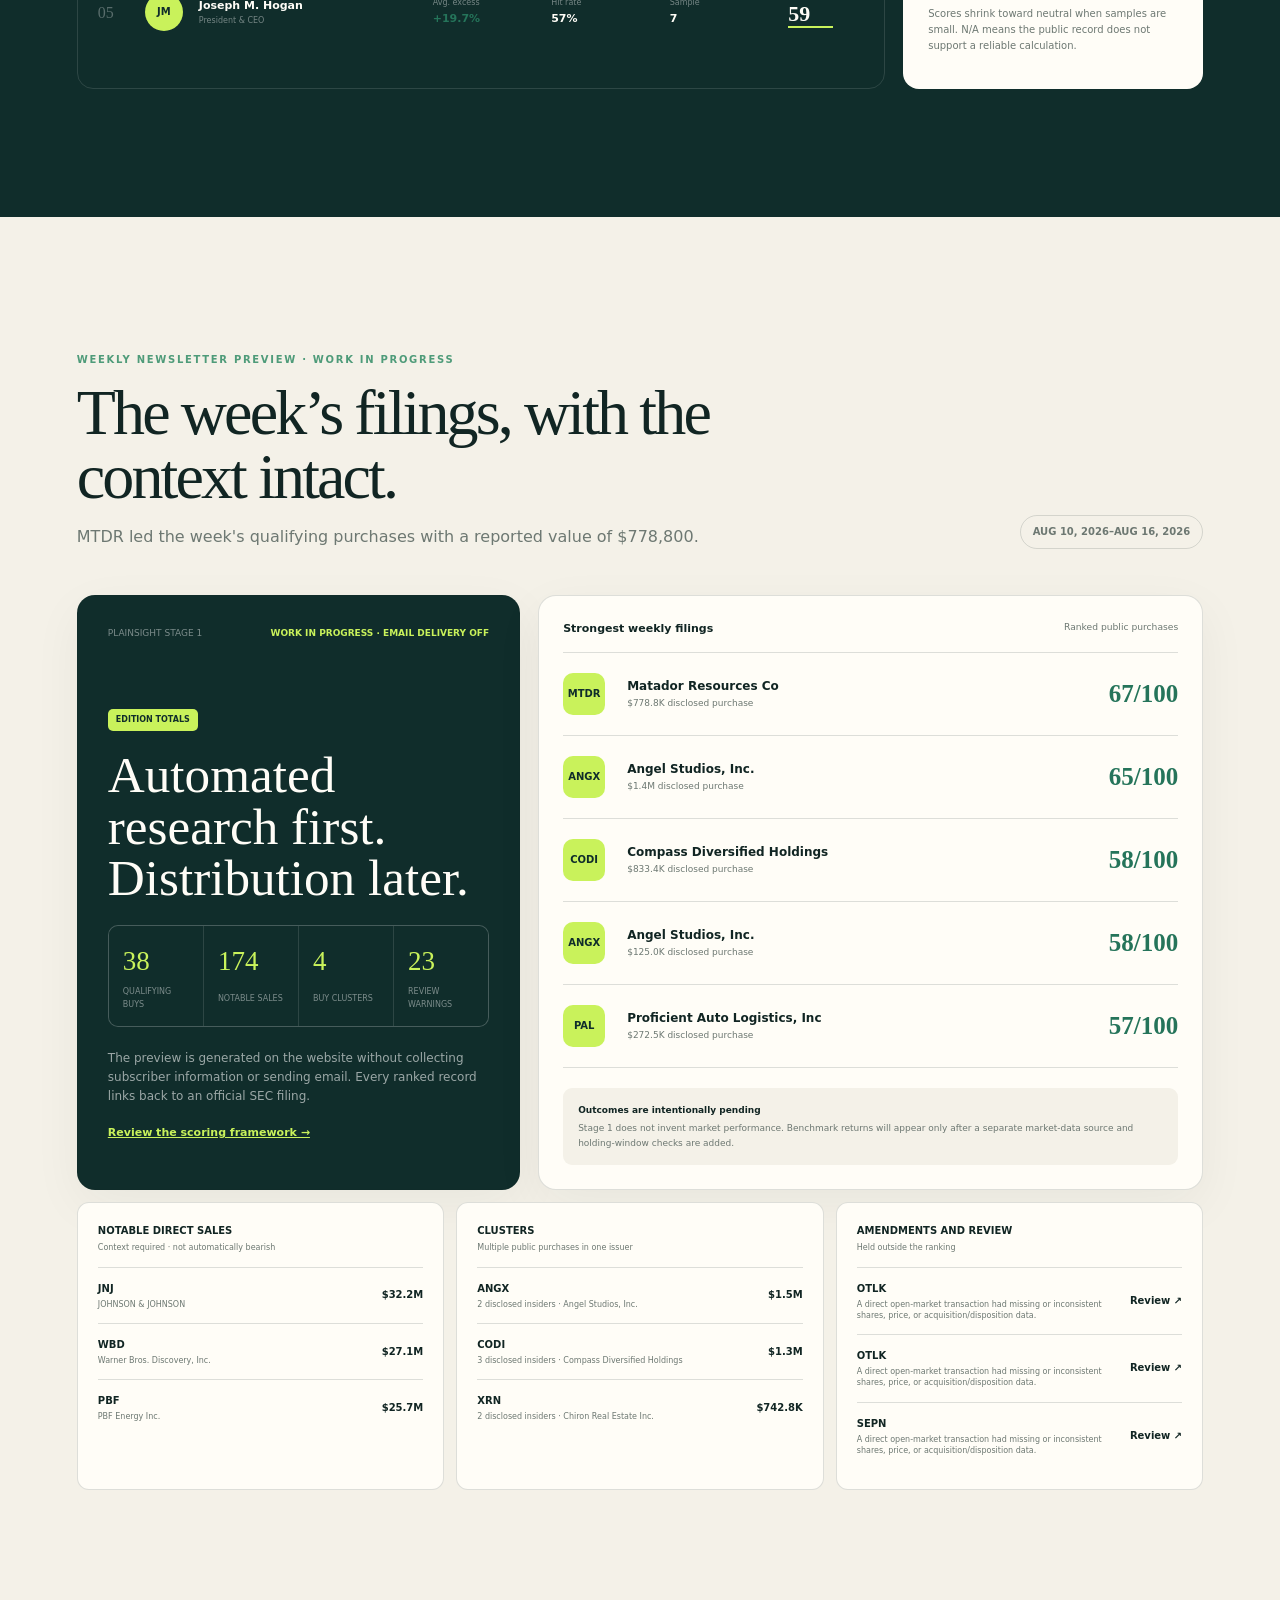
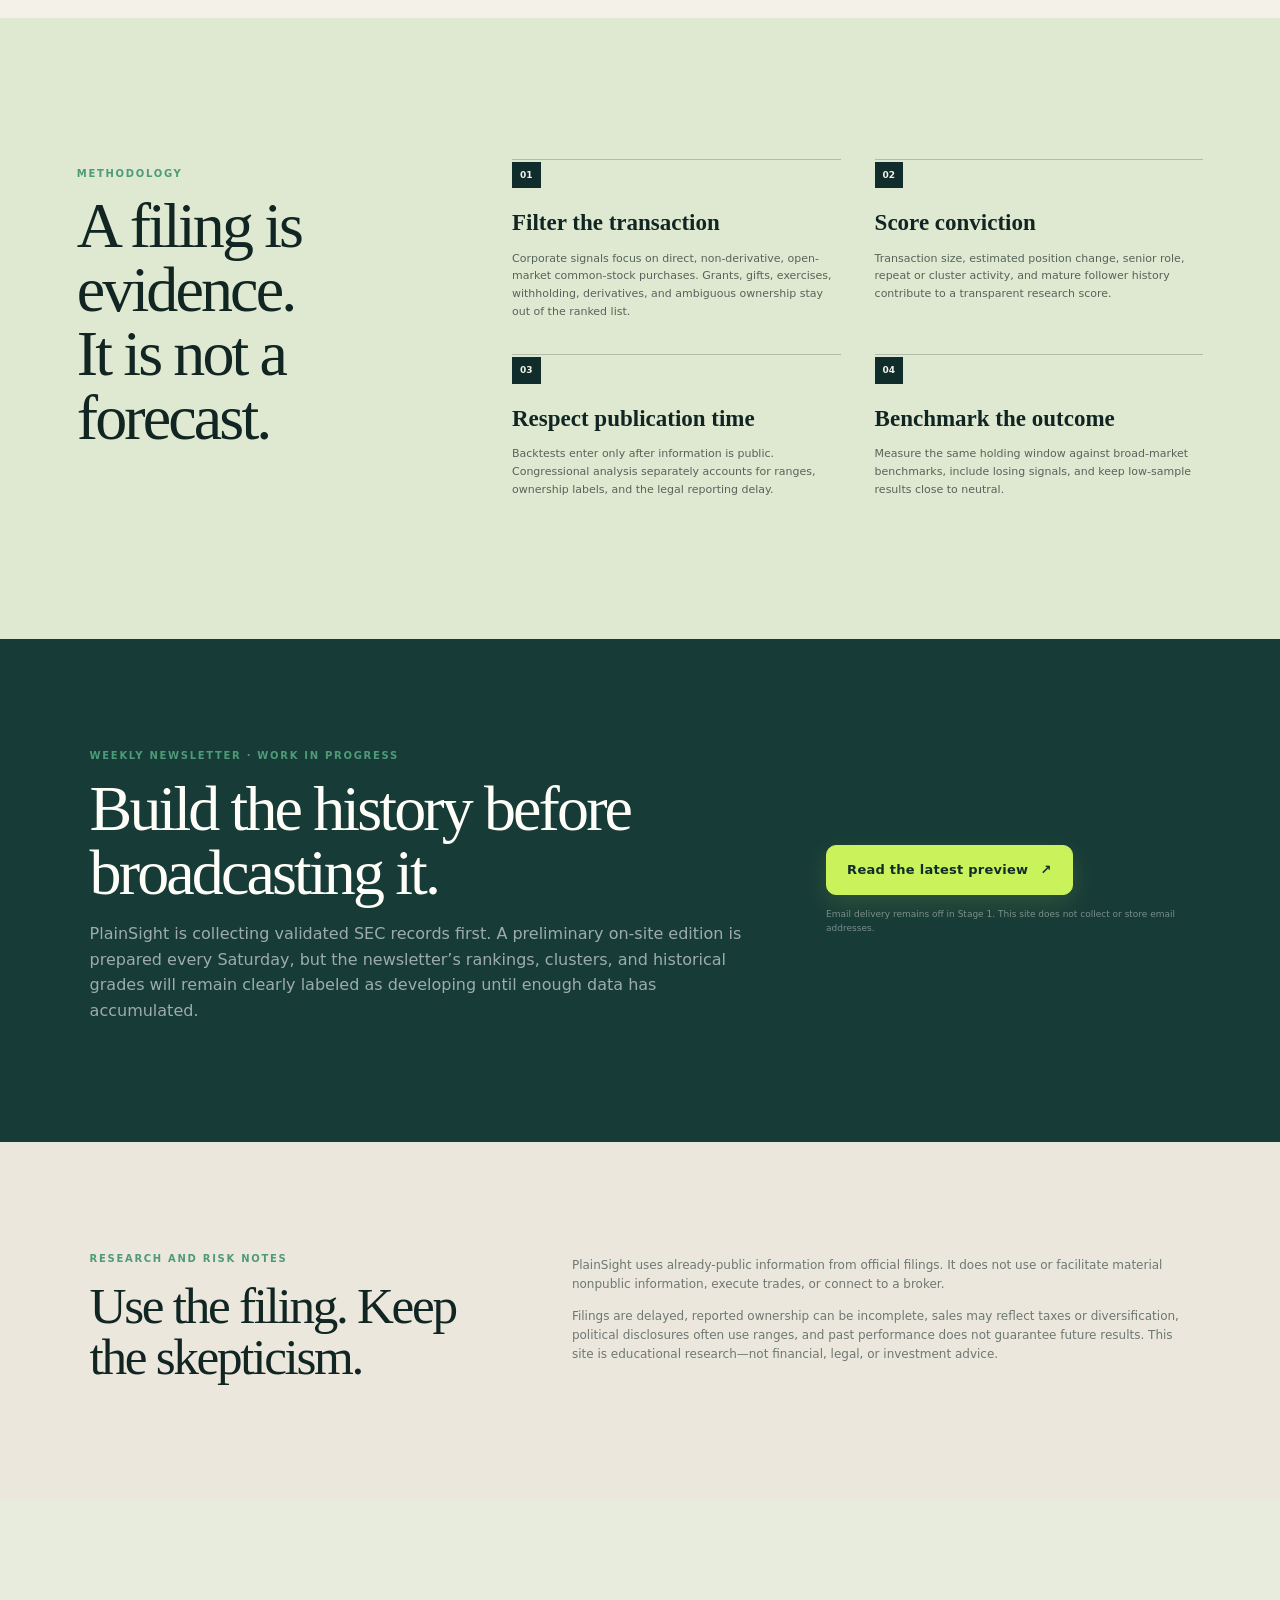
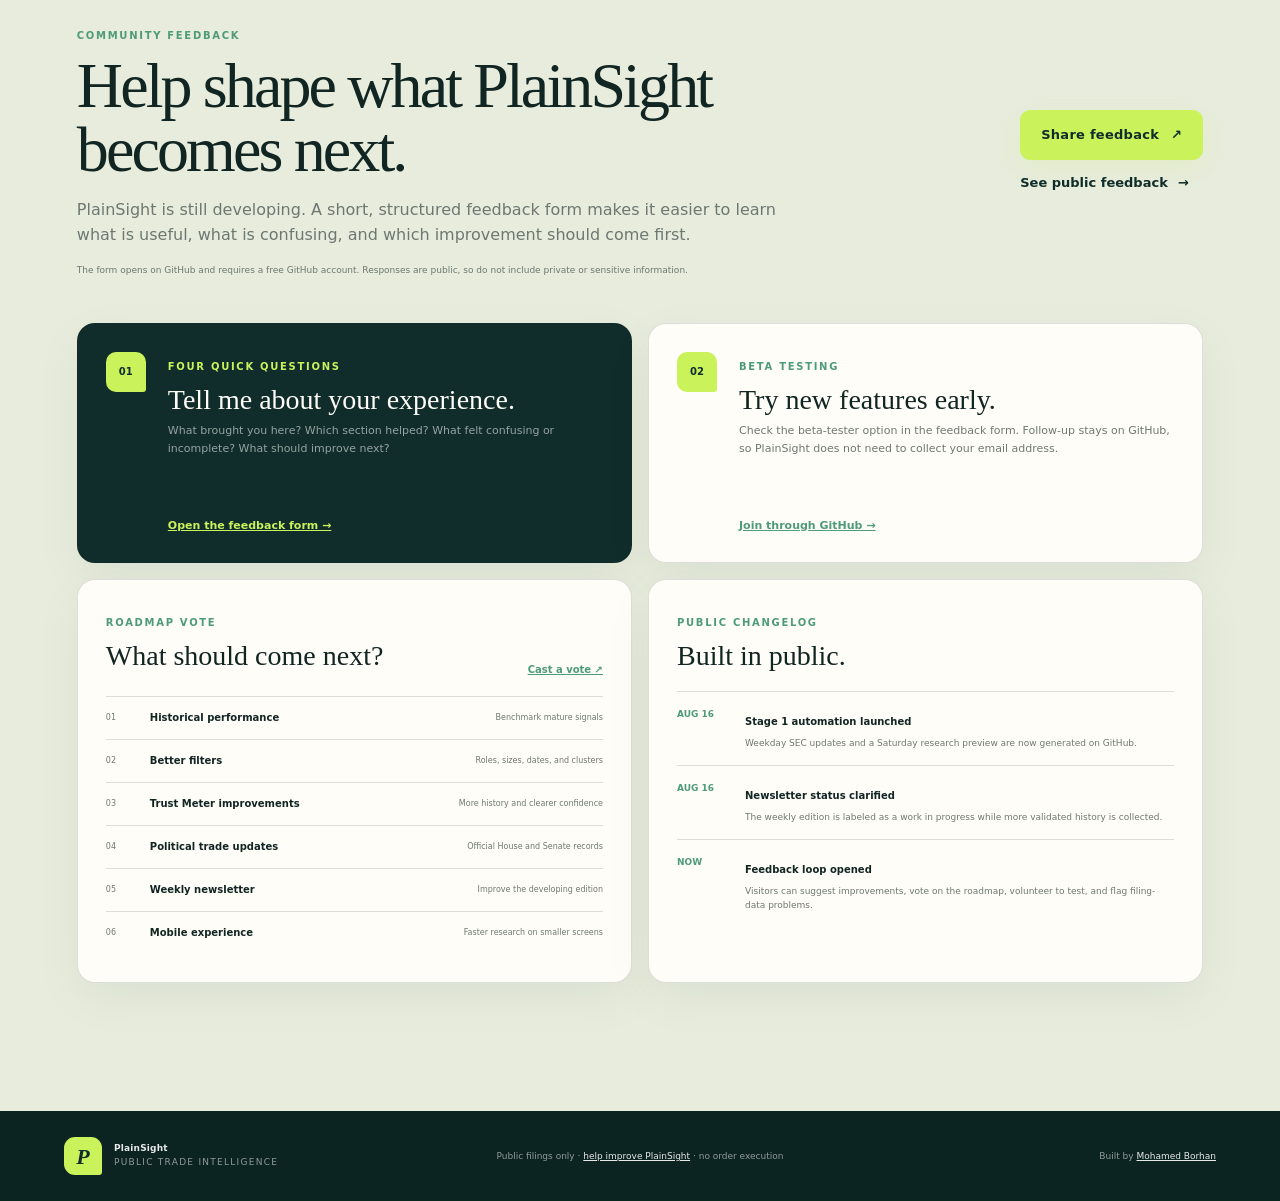
==== commit eec1aa6d: "Move feedback to the bottom" ====
--- a/index.html
+++ b/index.html
@@ -46,7 +46,6 @@
         <a href="#congress">Congress</a>
         <a href="#trust">Trust board</a>
         <a href="#method">Method</a>
-        <a href="#feedback">Feedback</a>
       </nav>
       <a class="button button-small" href="#brief">Weekly brief <span aria-hidden="true">→</span></a>
     </header>
@@ -272,6 +271,14 @@
         </div>
       </section>
 
+      <section class="risk-note" aria-labelledby="risk-title">
+        <div><span class="eyebrow">Research and risk notes</span><h2 id="risk-title">Use the filing. Keep the skepticism.</h2></div>
+        <div>
+          <p>PlainSight uses already-public information from official filings. It does not use or facilitate material nonpublic information, execute trades, or connect to a broker.</p>
+          <p>Filings are delayed, reported ownership can be incomplete, sales may reflect taxes or diversification, political disclosures often use ranges, and past performance does not guarantee future results. This site is educational research—not financial, legal, or investment advice.</p>
+        </div>
+      </section>
+
       <section class="feedback-section" id="feedback">
         <div class="feedback-intro reveal">
           <span class="eyebrow">Community feedback</span>
@@ -332,13 +339,6 @@
         </div>
       </section>
 
-      <section class="risk-note" aria-labelledby="risk-title">
-        <div><span class="eyebrow">Research and risk notes</span><h2 id="risk-title">Use the filing. Keep the skepticism.</h2></div>
-        <div>
-          <p>PlainSight uses already-public information from official filings. It does not use or facilitate material nonpublic information, execute trades, or connect to a broker.</p>
-          <p>Filings are delayed, reported ownership can be incomplete, sales may reflect taxes or diversification, political disclosures often use ranges, and past performance does not guarantee future results. This site is educational research—not financial, legal, or investment advice.</p>
-        </div>
-      </section>
     </main>
 
     <footer>
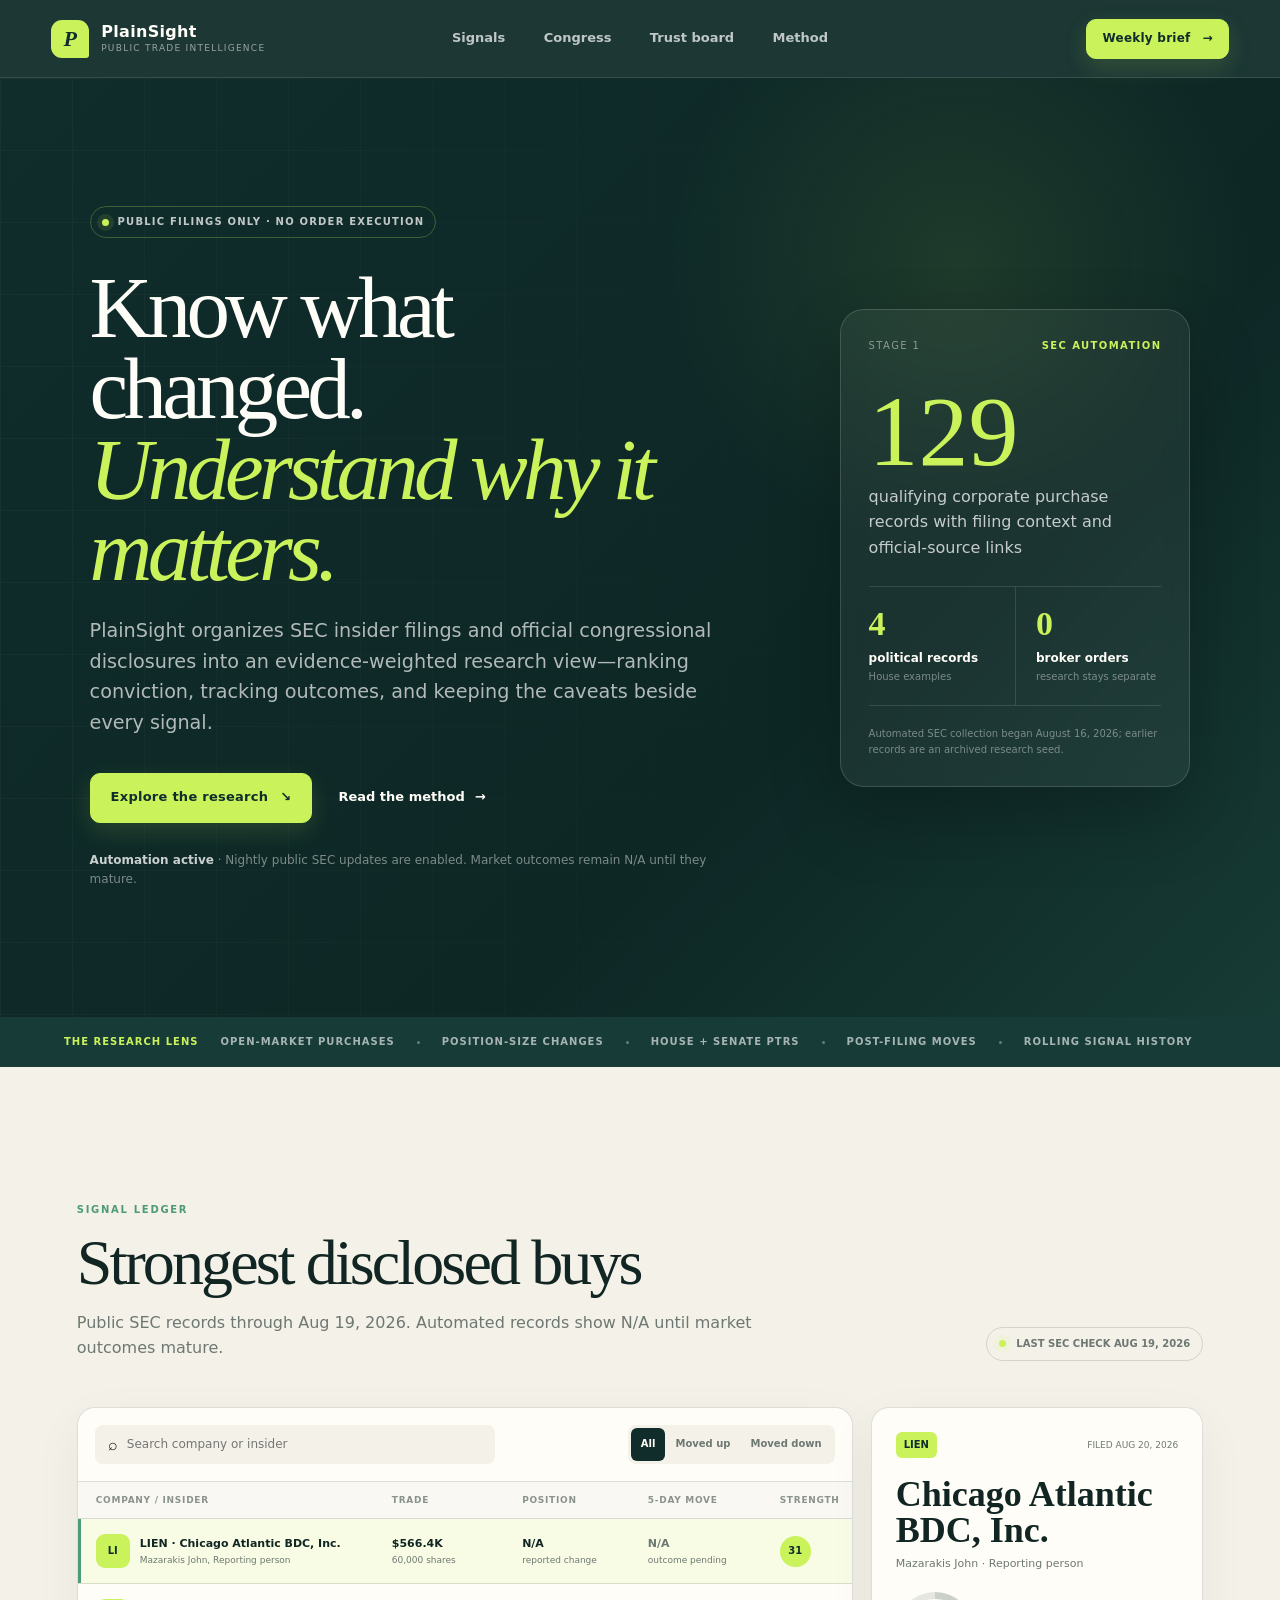
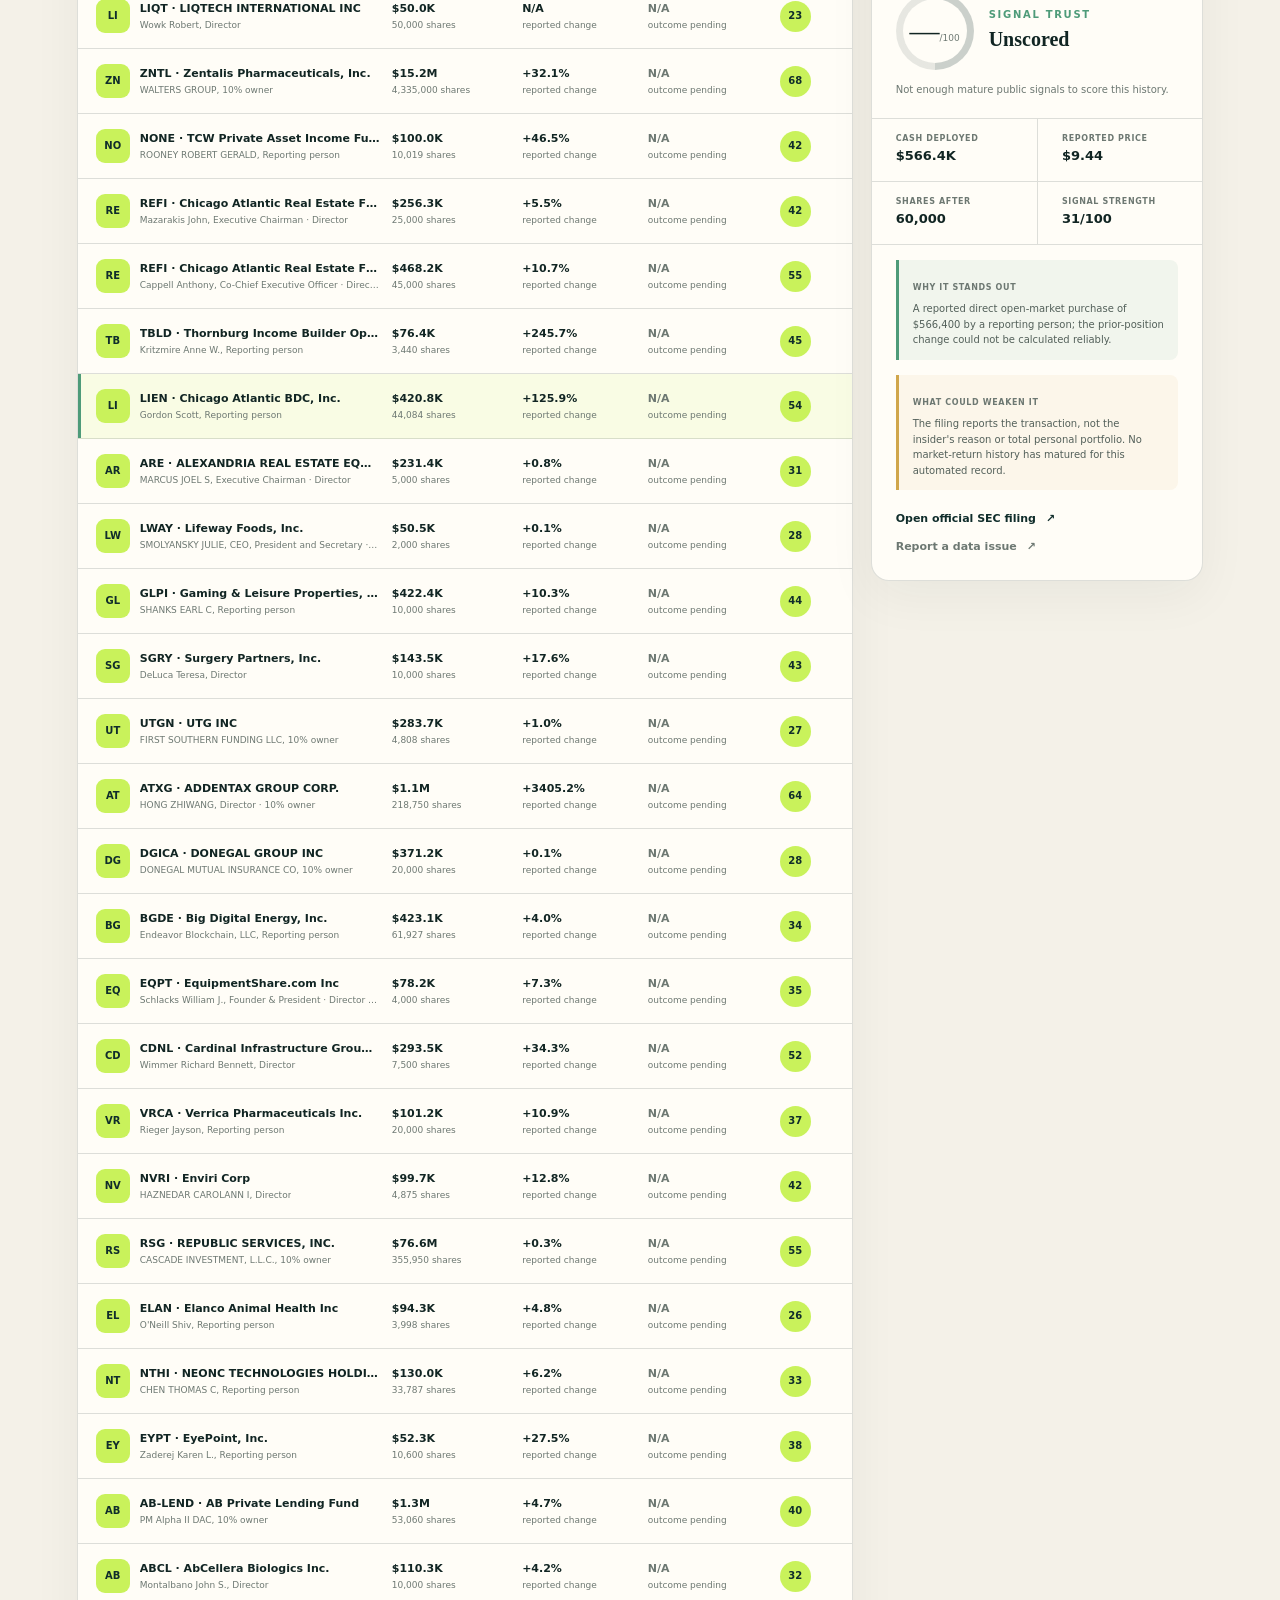
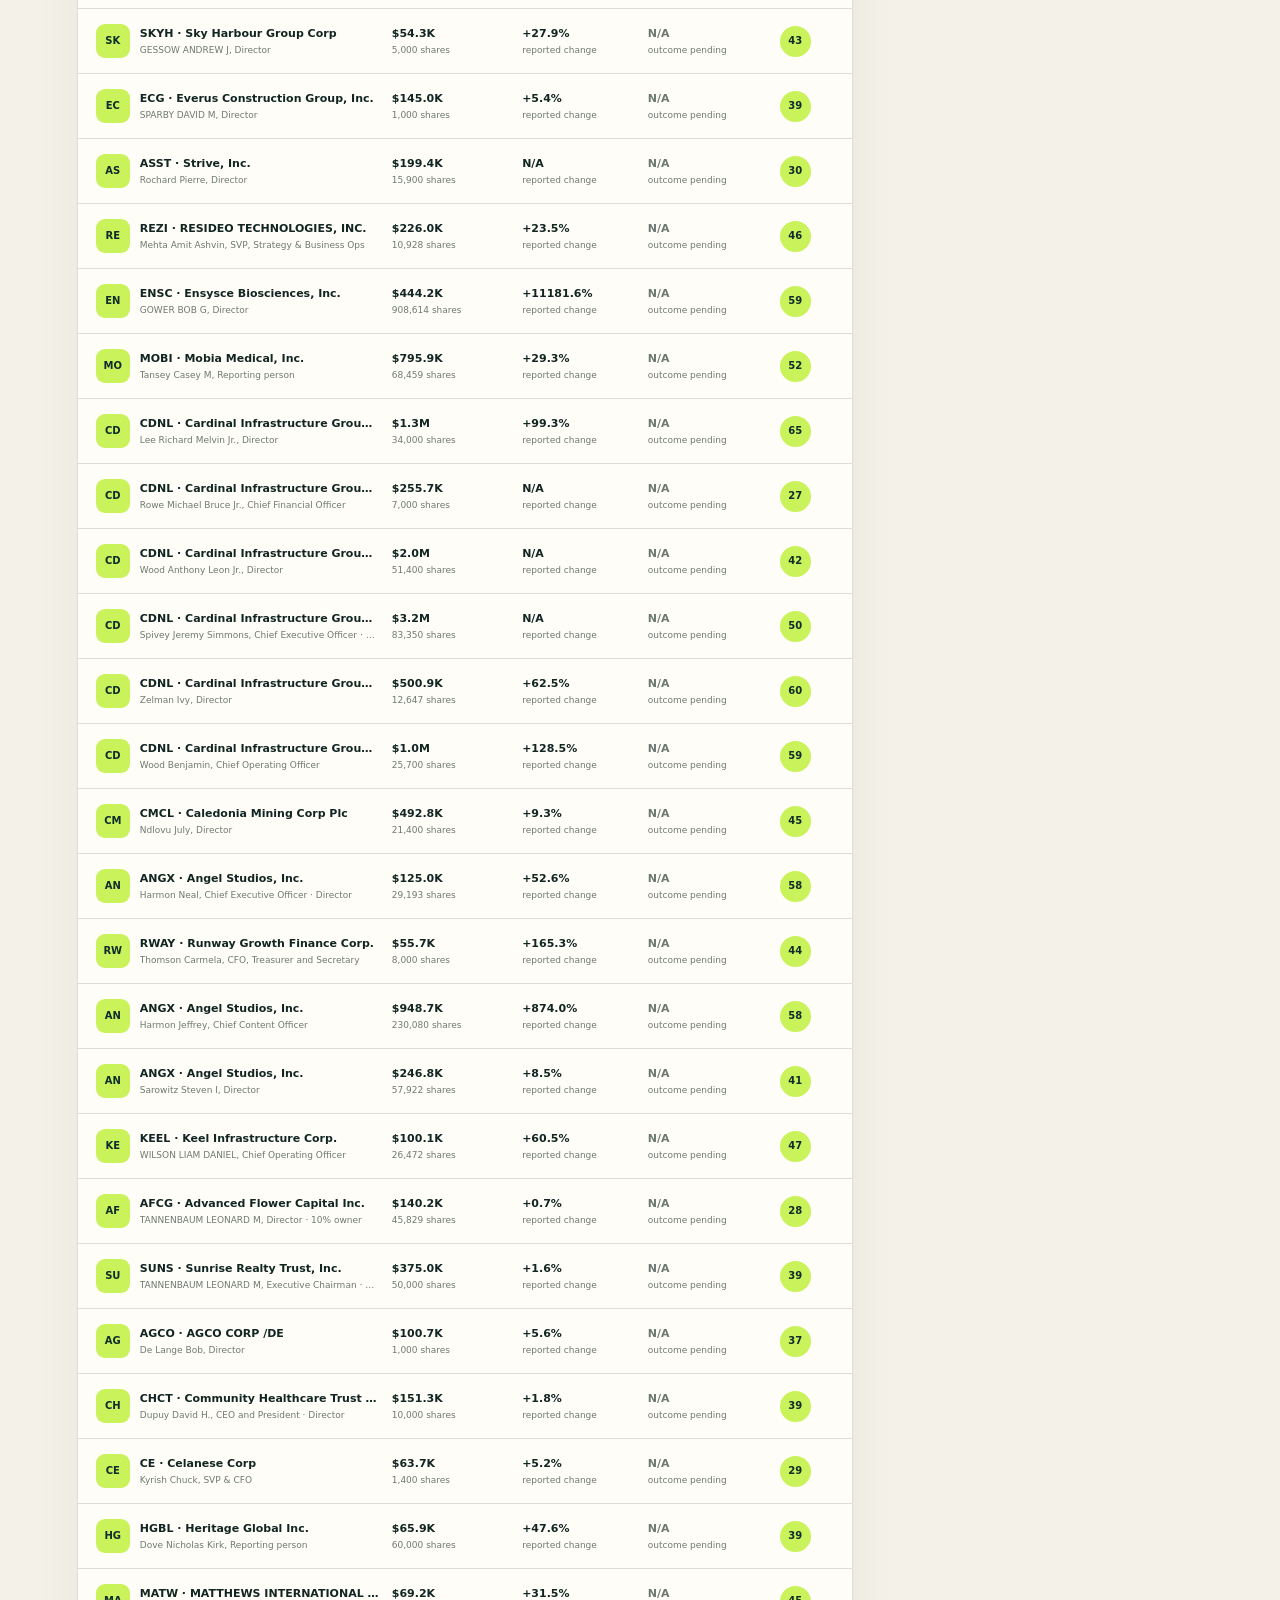
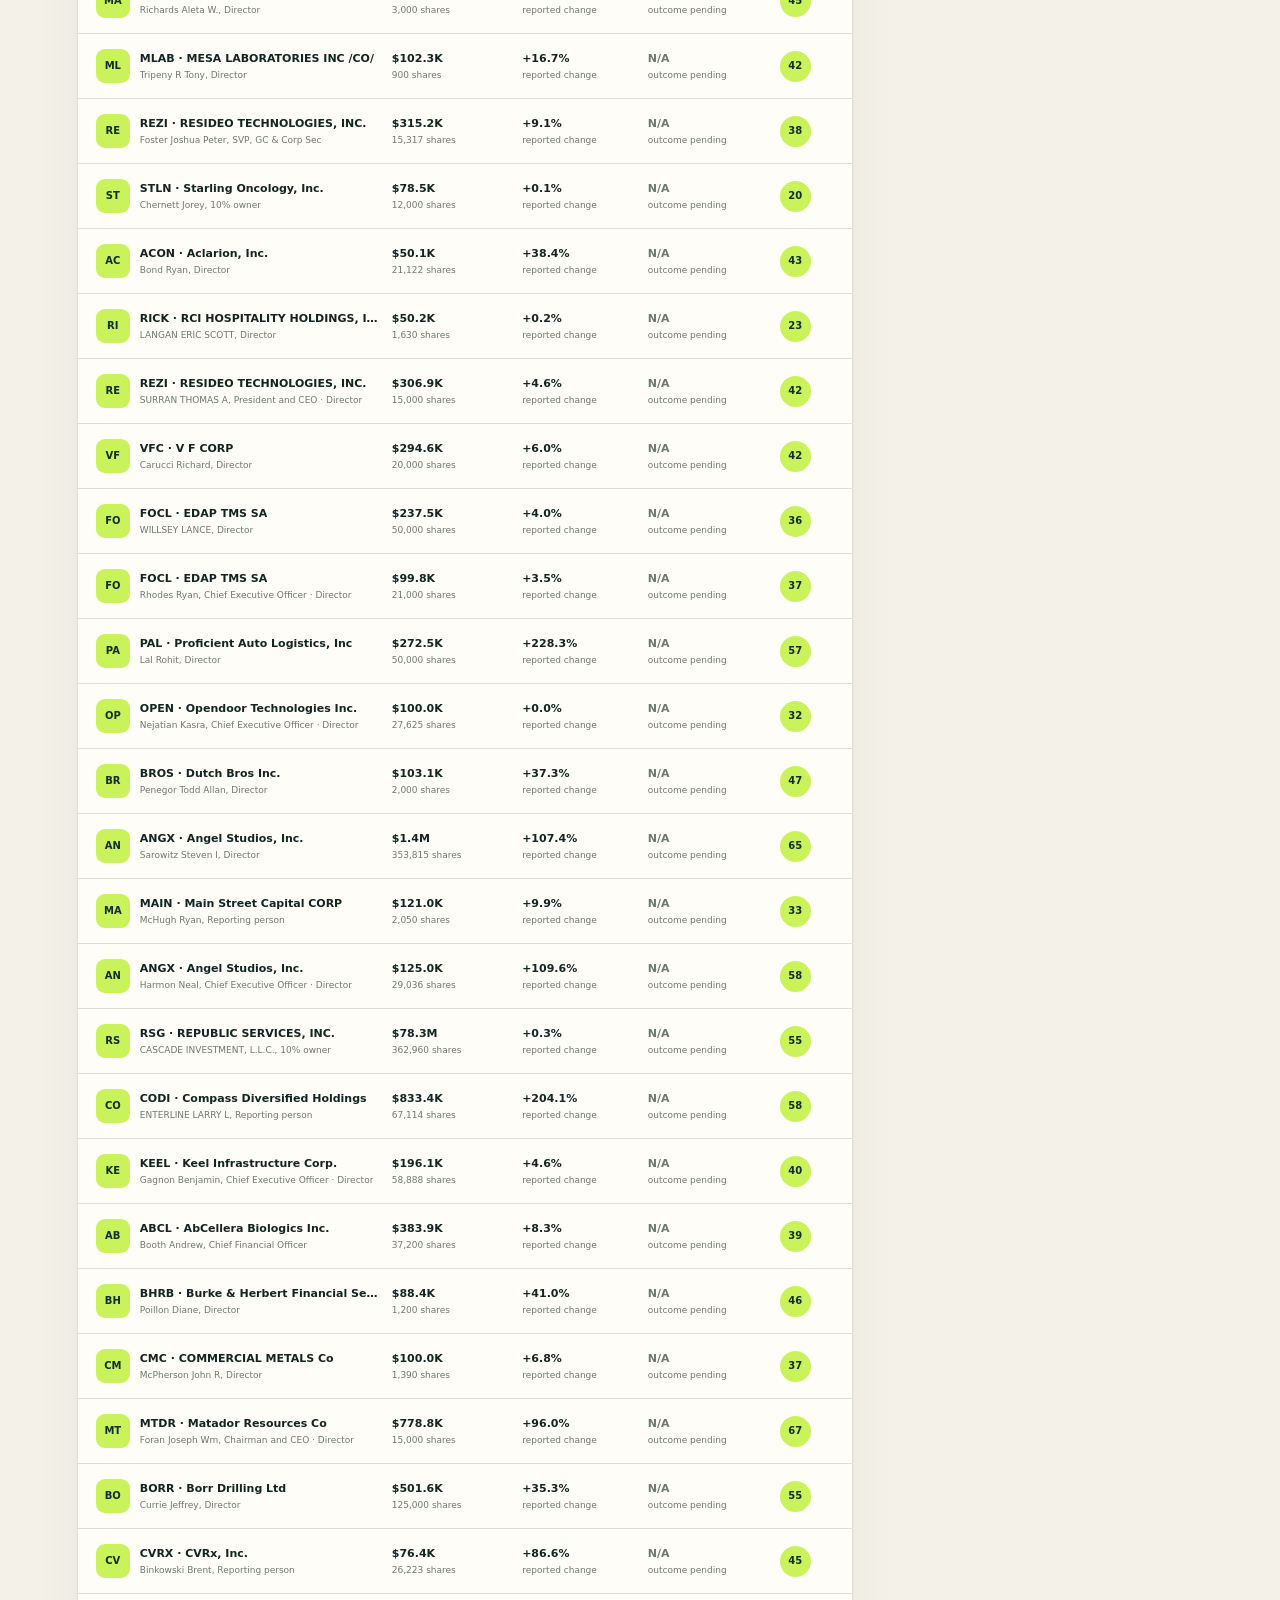
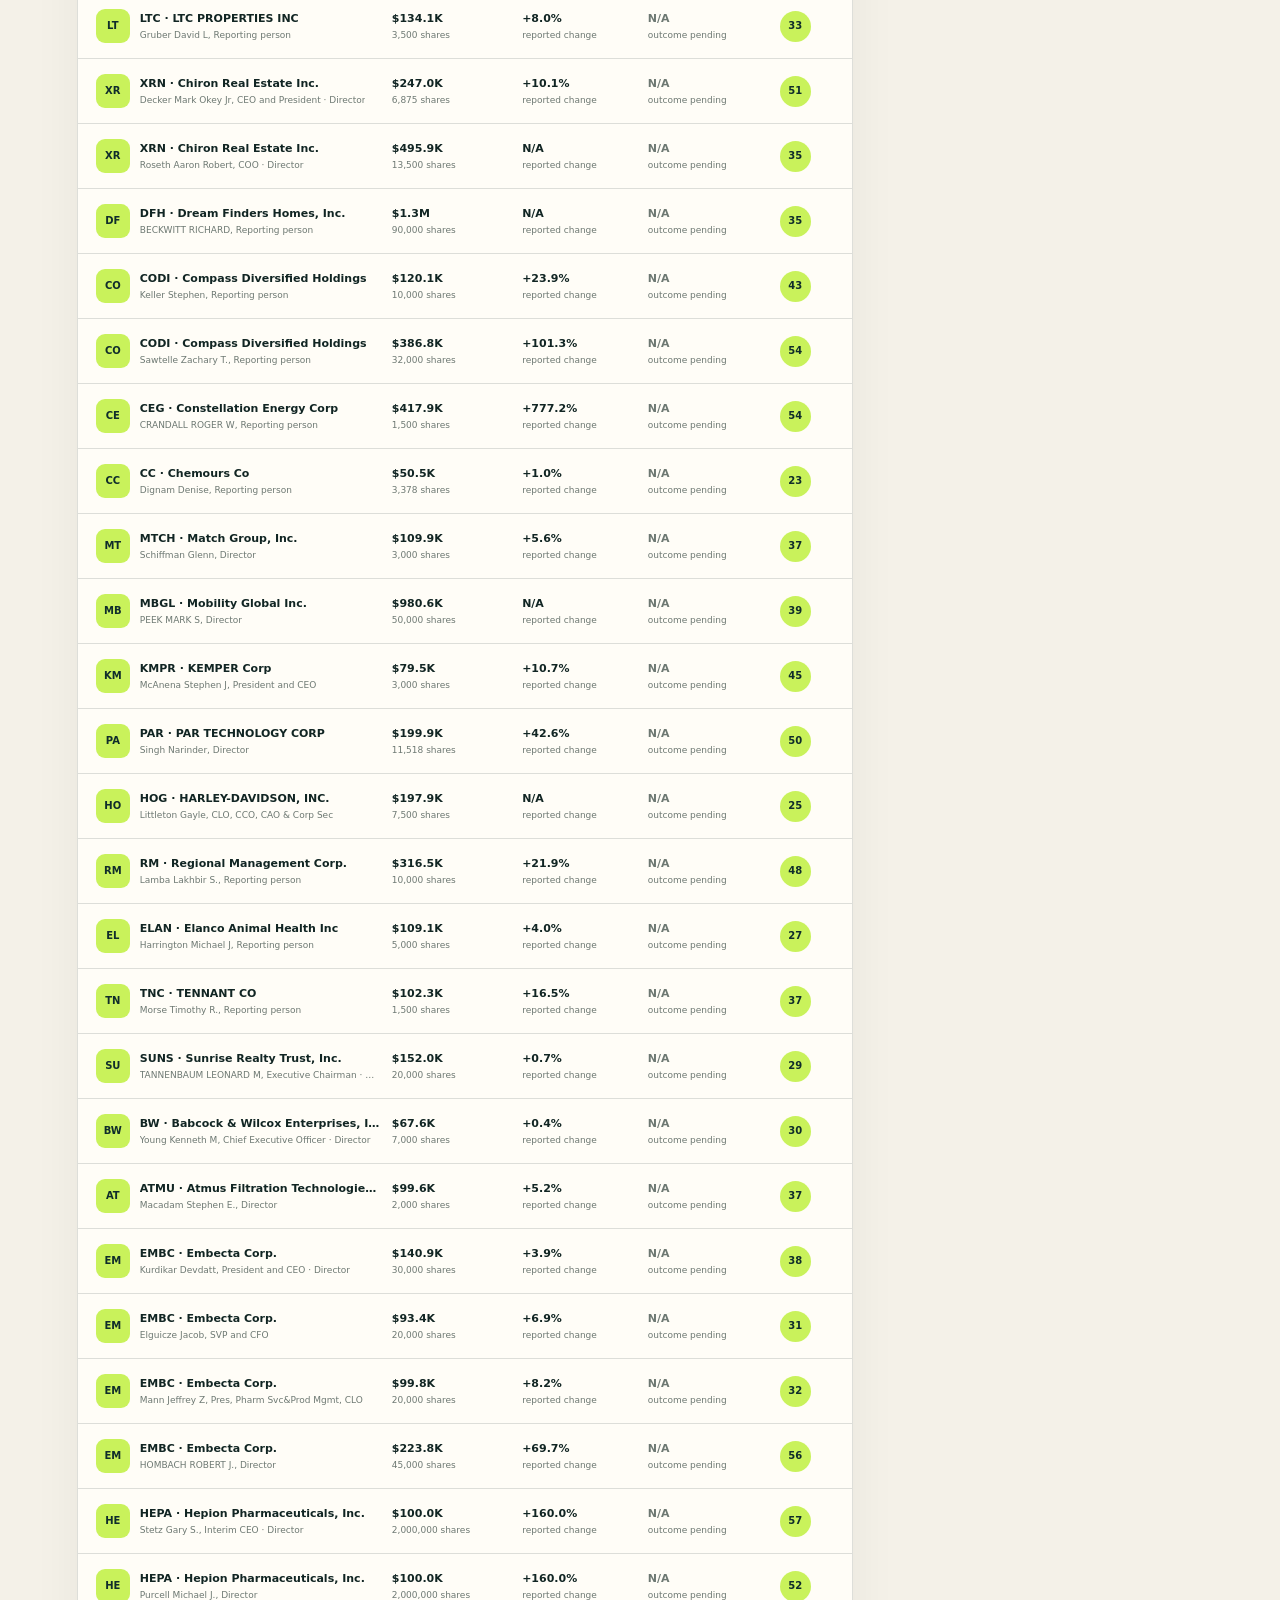
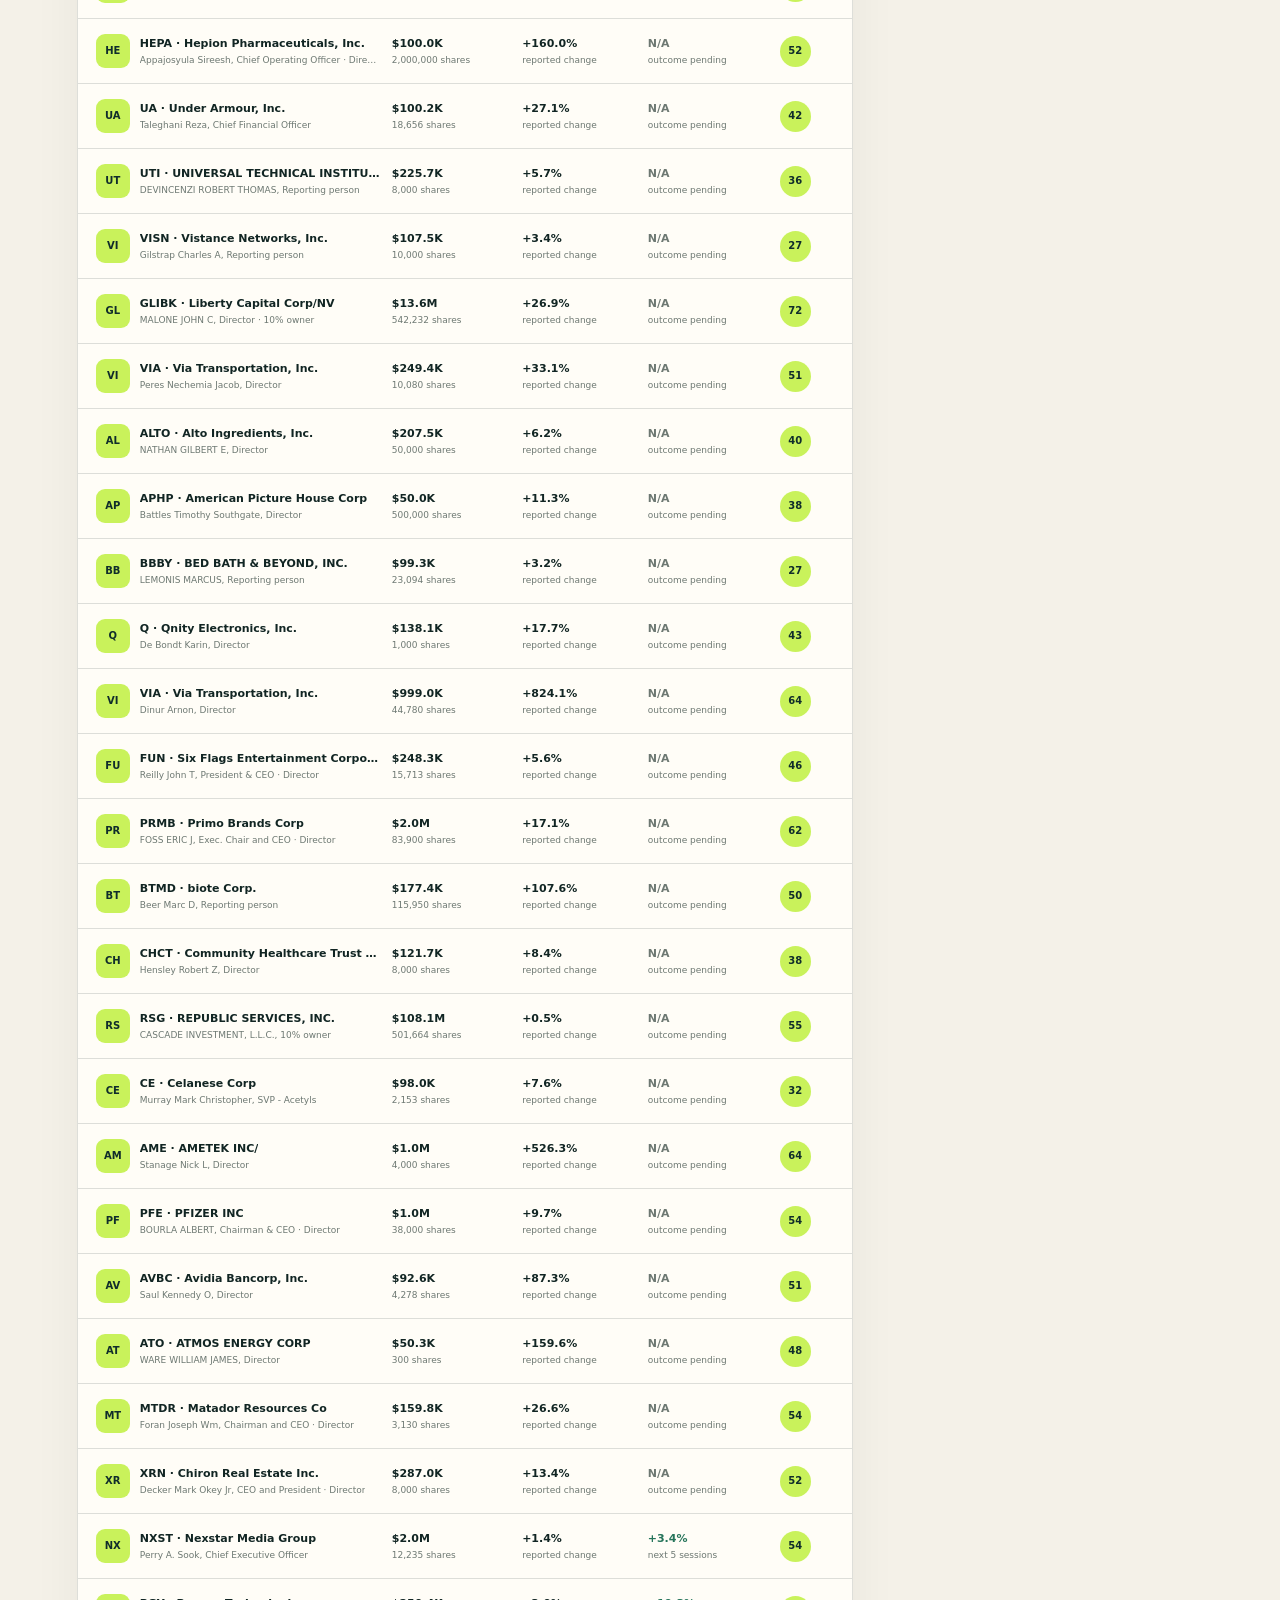
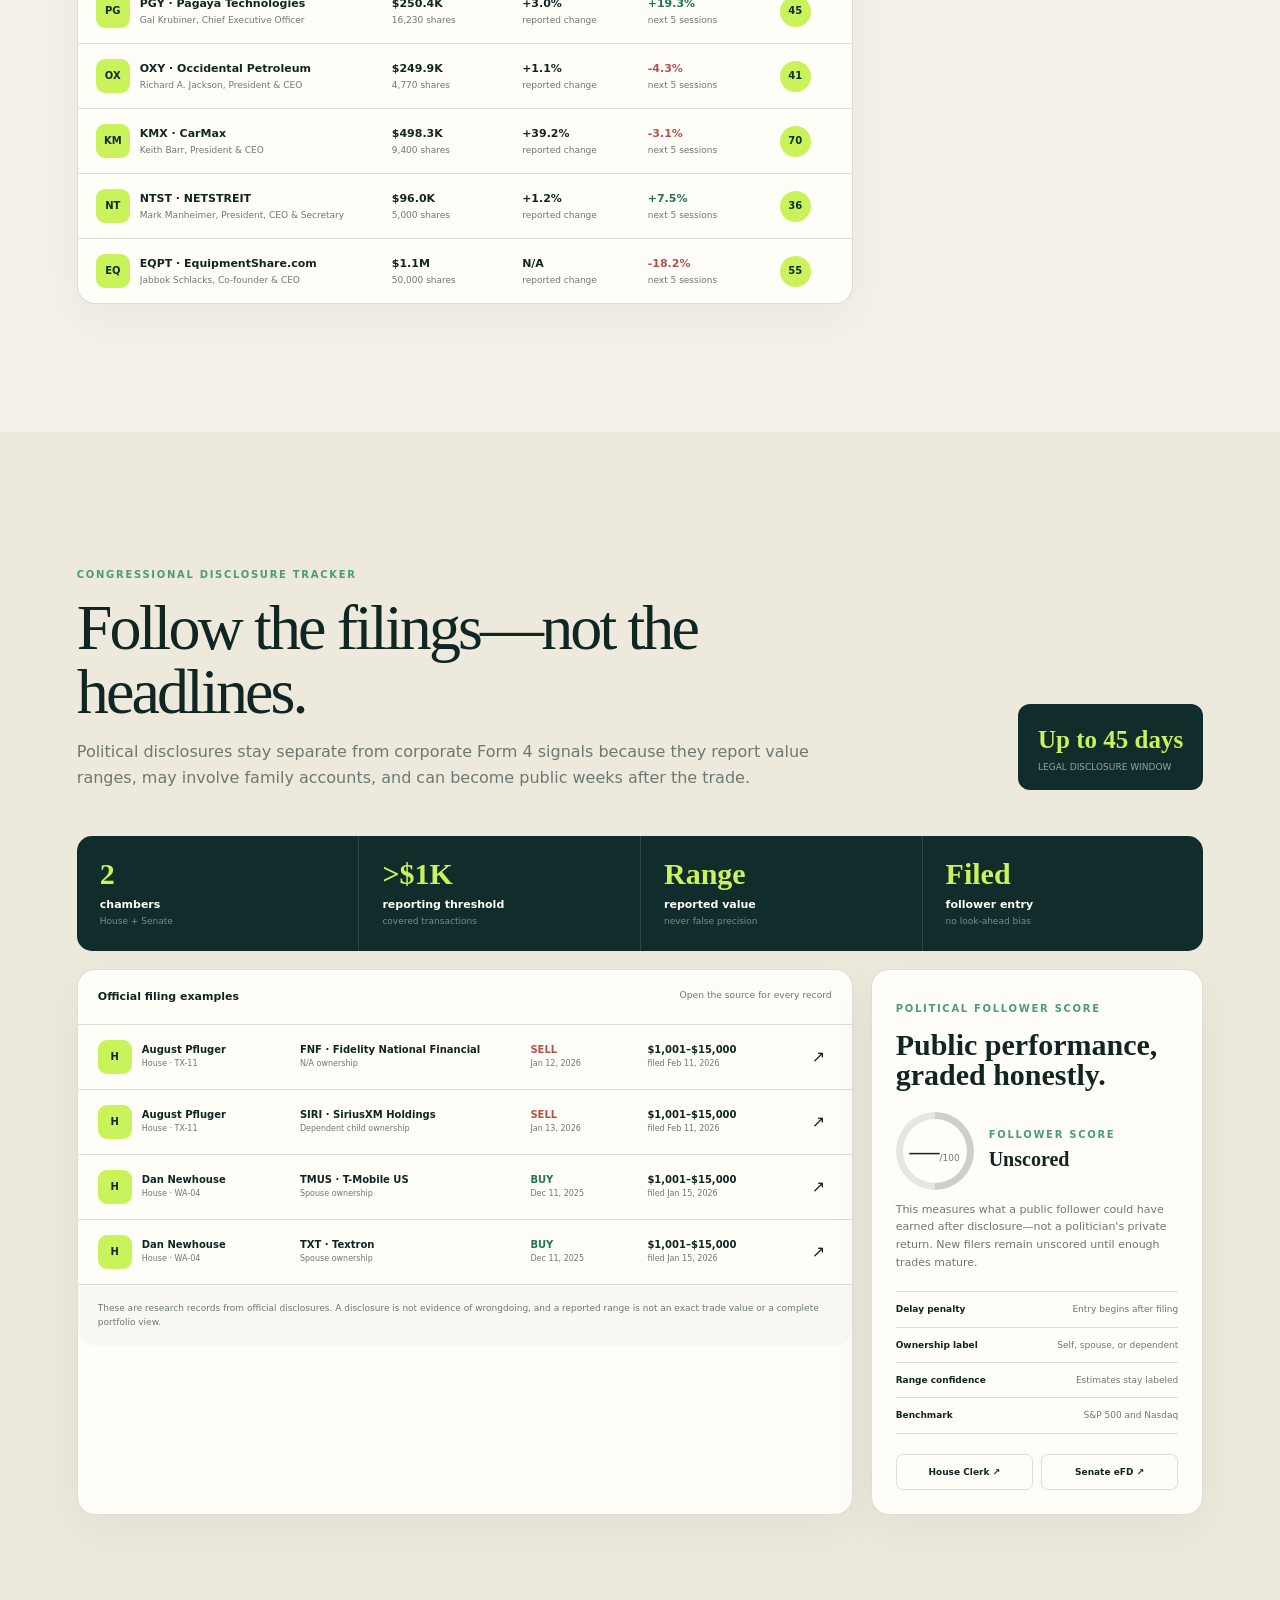
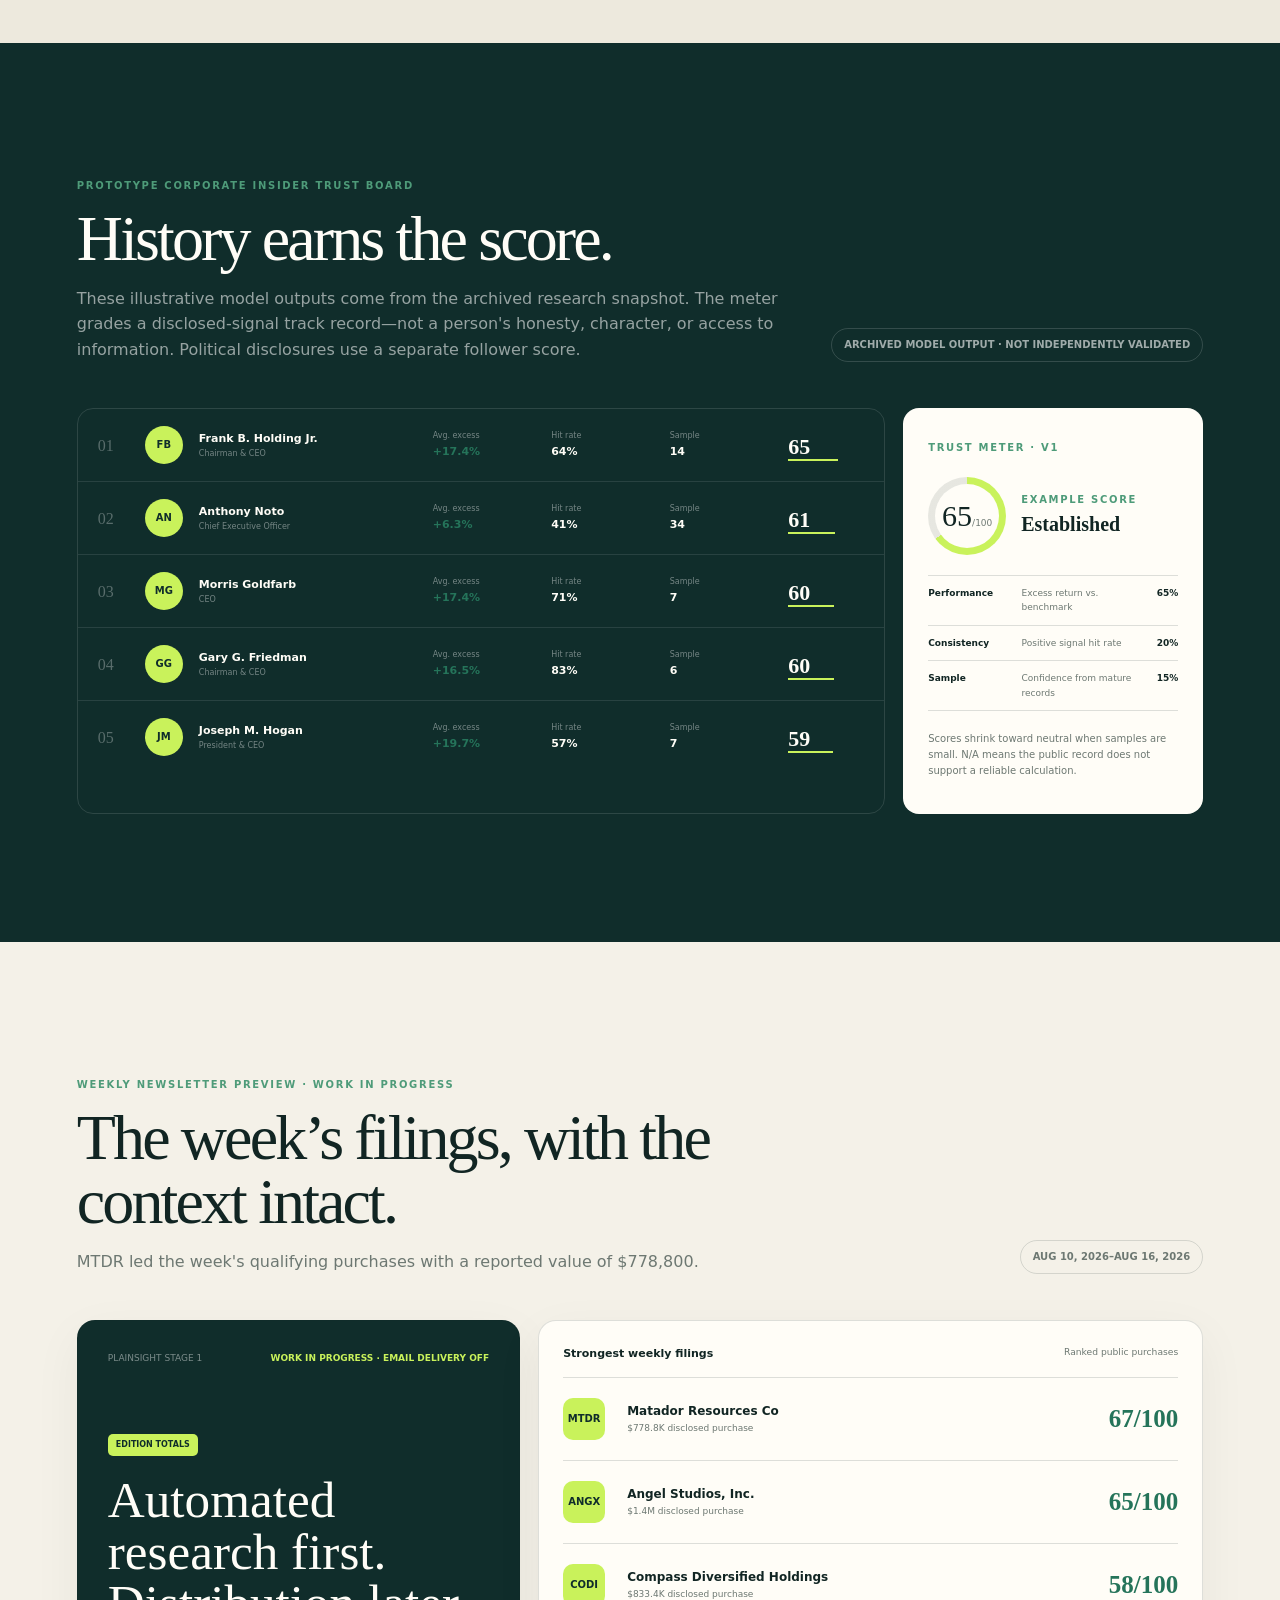
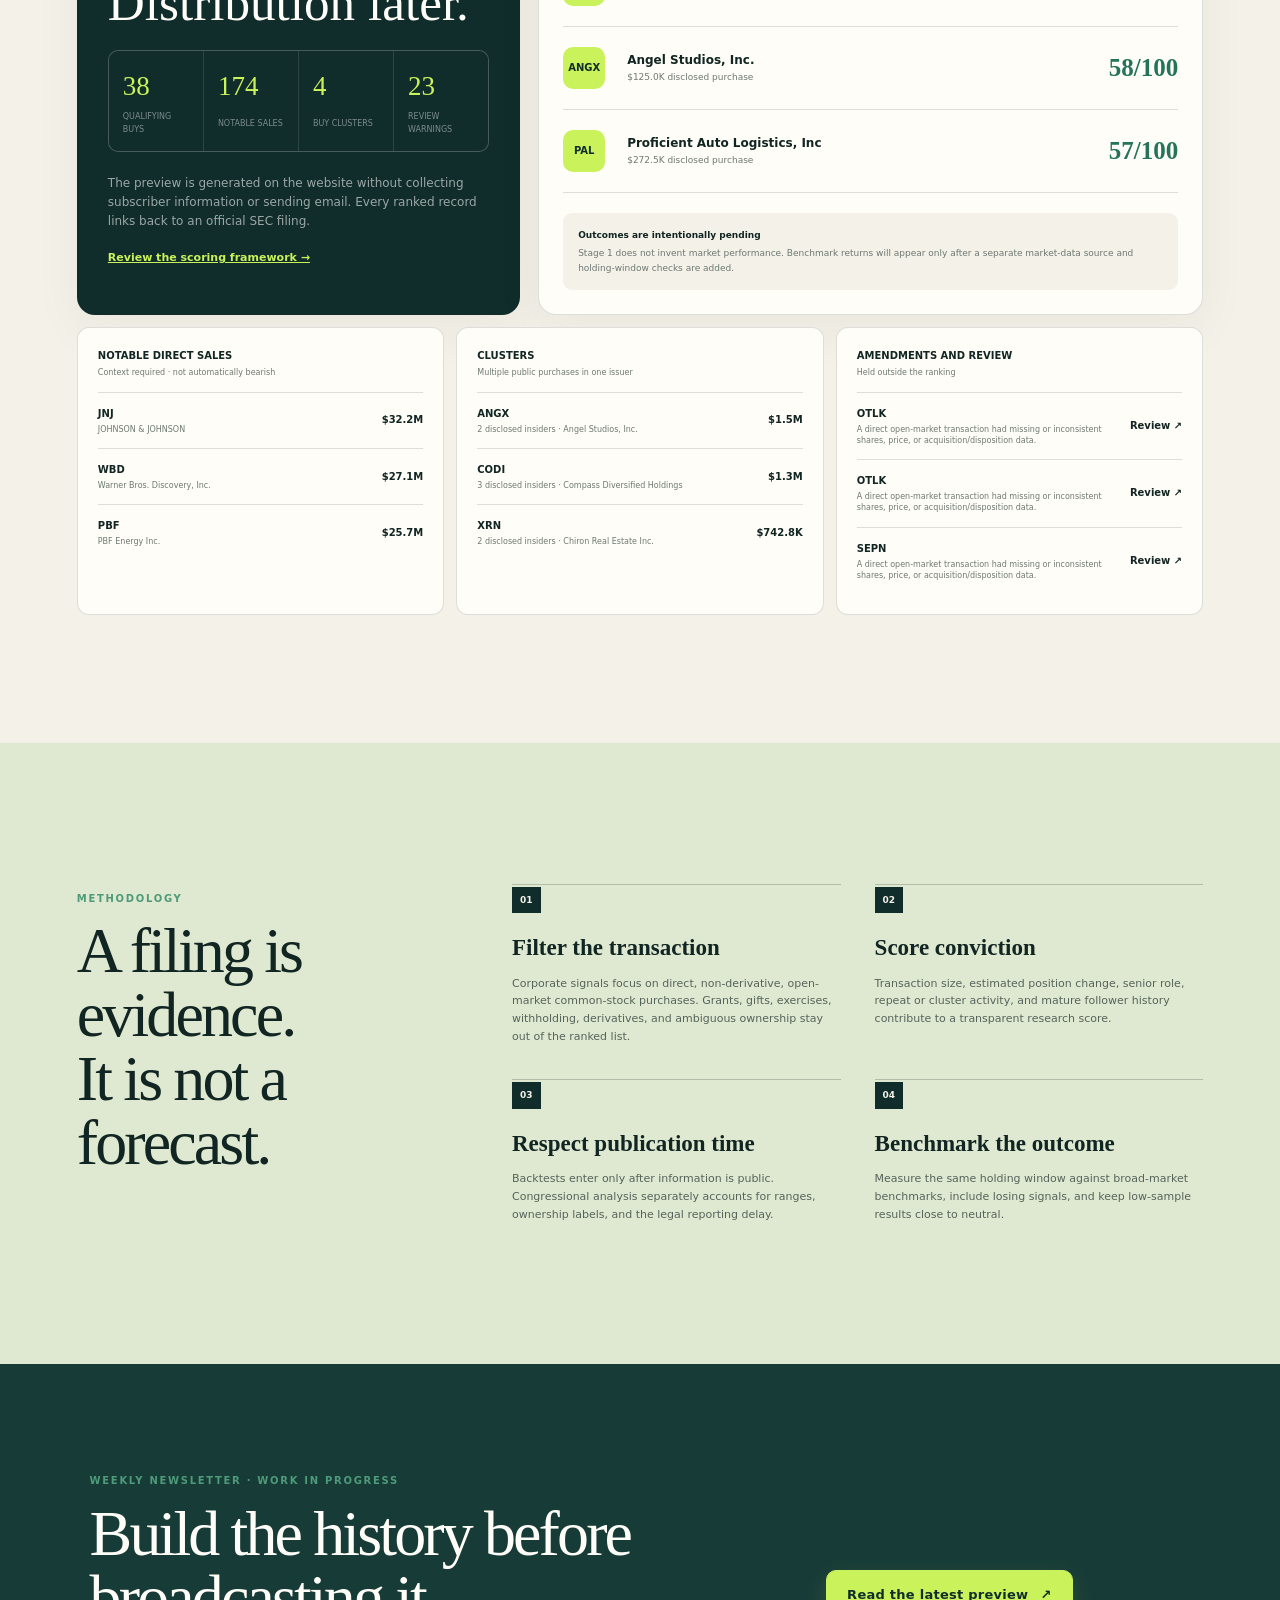
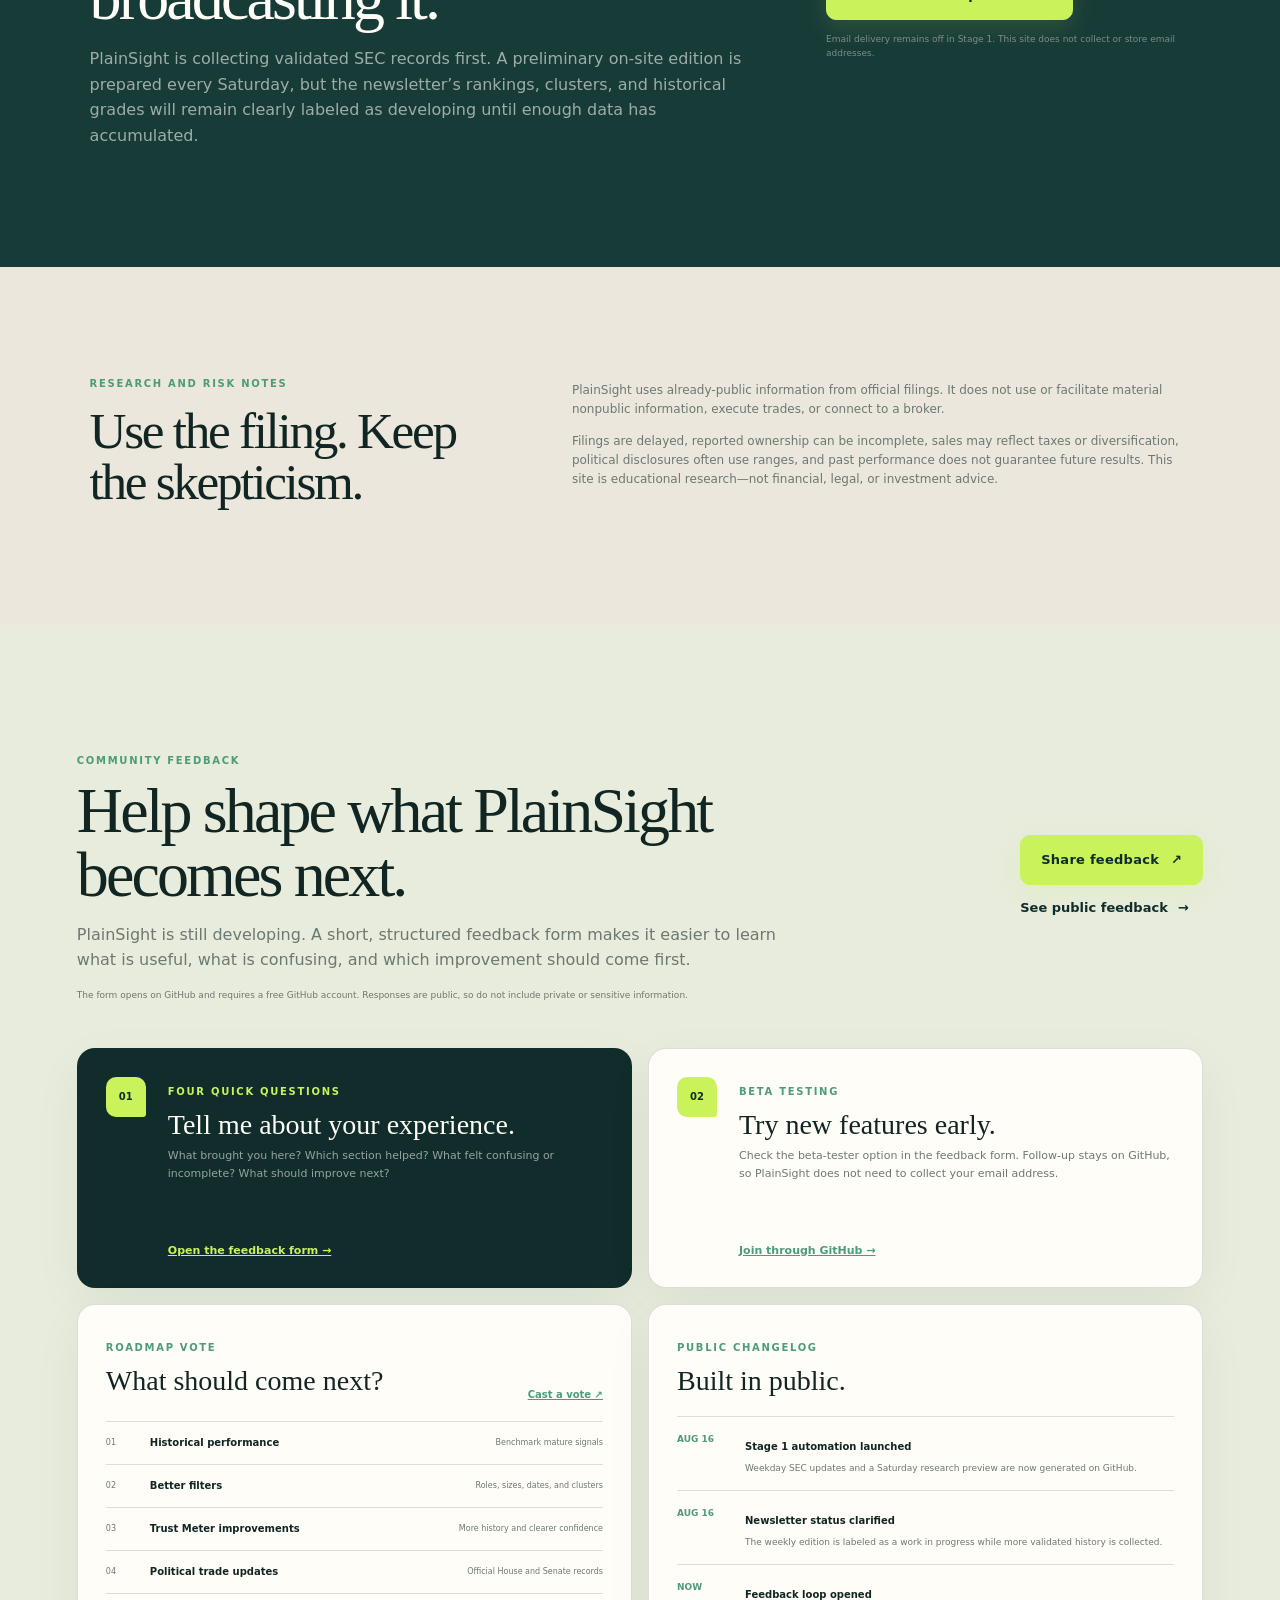
==== commit cca5fe5f: "Add PlainSight favicon" ====
--- a/index.html
+++ b/index.html
@@ -7,6 +7,9 @@
     <meta name="description" content="PlainSight adds context to public SEC insider filings and official congressional trade disclosures. Research only—never automatic trading.">
     <meta name="author" content="Mohamed Borhan">
     <meta name="theme-color" content="#102d2b">
+    <link rel="icon" href="favicon.ico" sizes="any">
+    <link rel="icon" href="assets/favicon.png" type="image/png">
+    <link rel="apple-touch-icon" href="assets/apple-touch-icon.png">
     <link rel="canonical" href="https://mohamed-borhan.github.io/plainsight-trades/">
     <link rel="stylesheet" href="styles.css">
     <meta property="og:type" content="website">
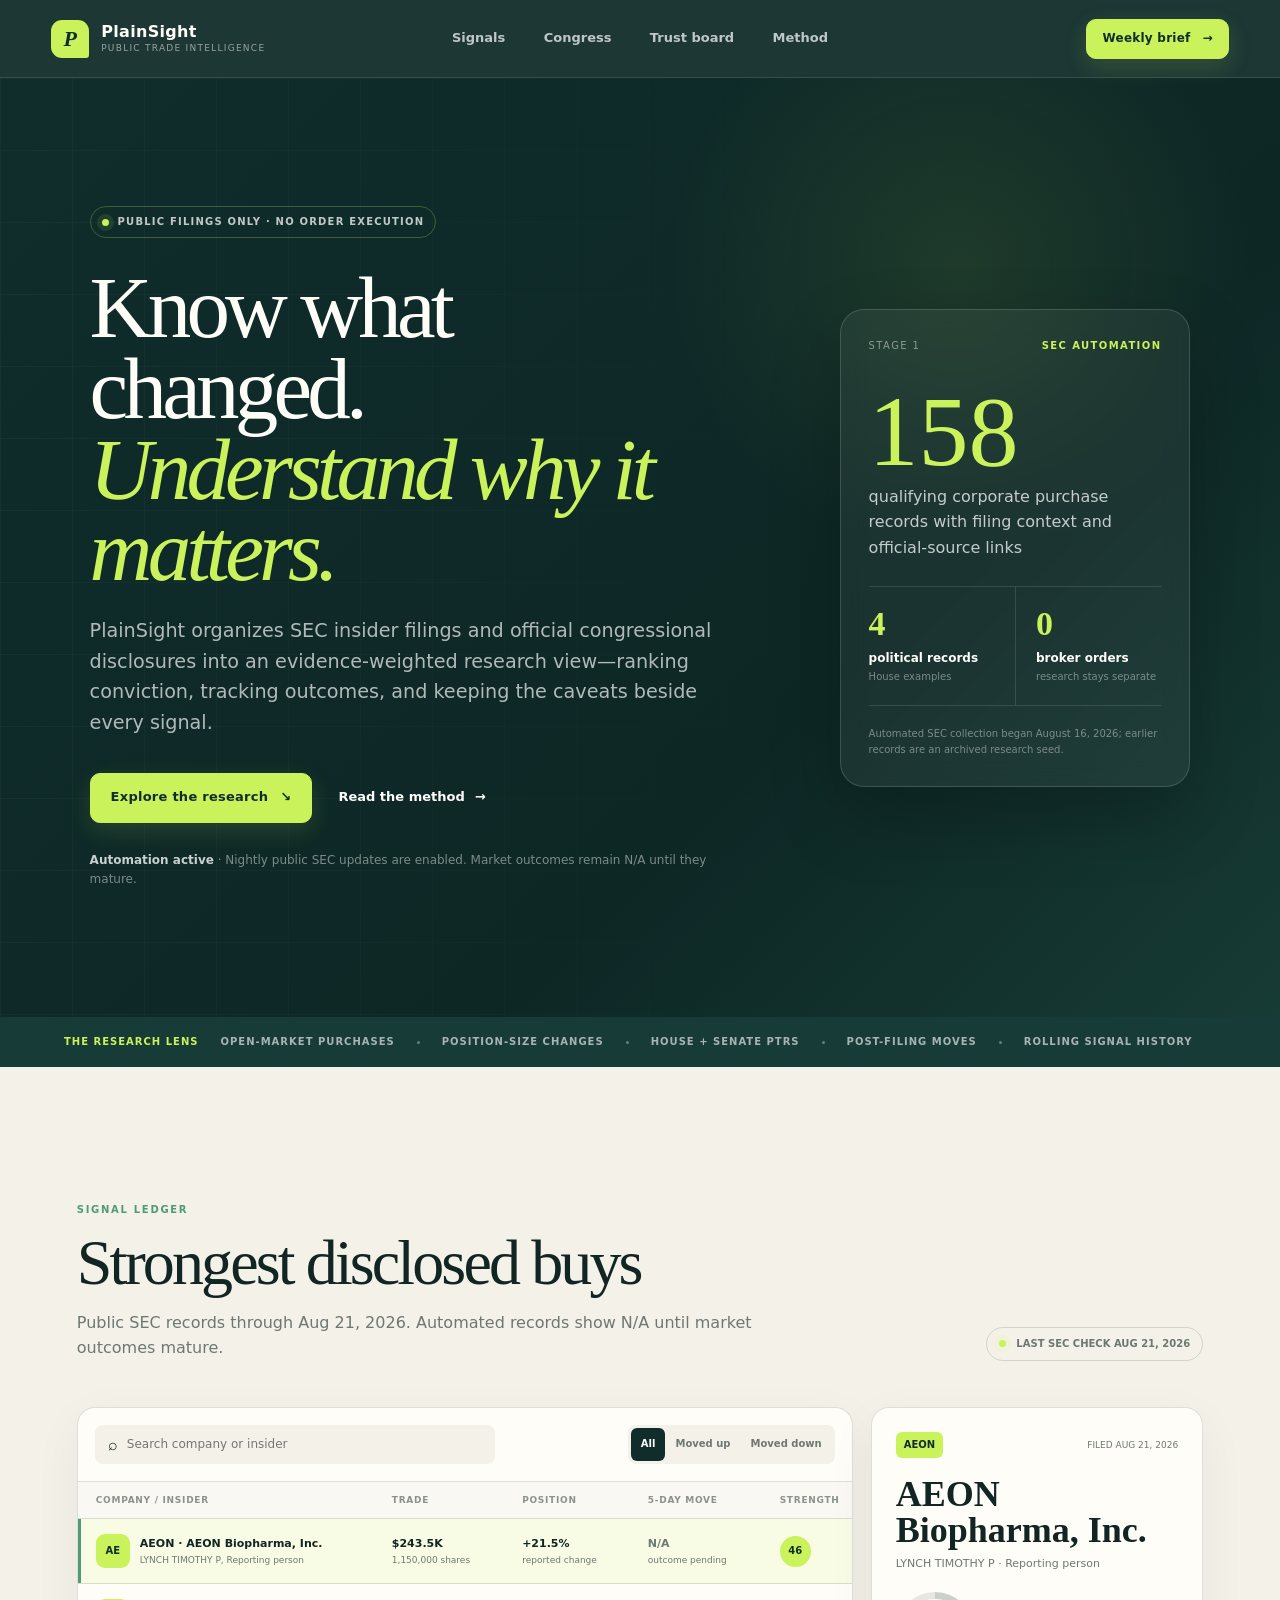
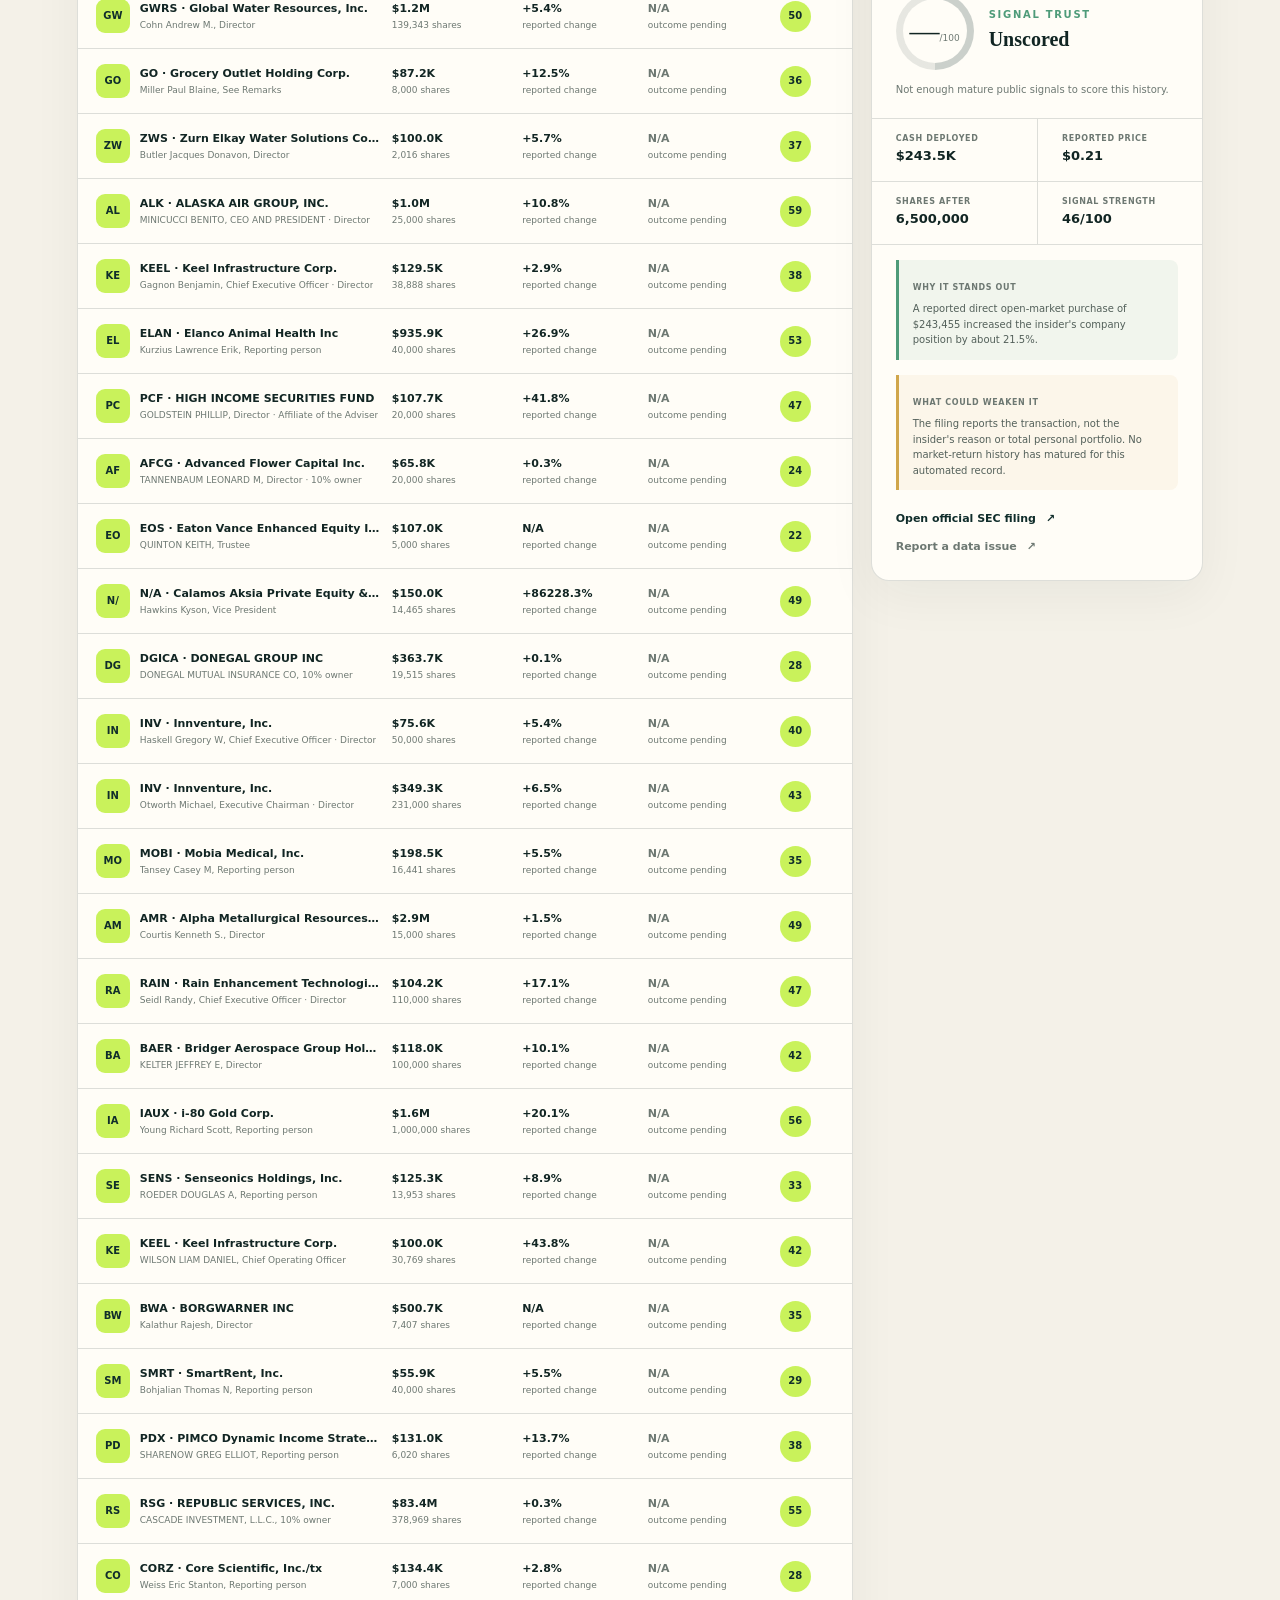
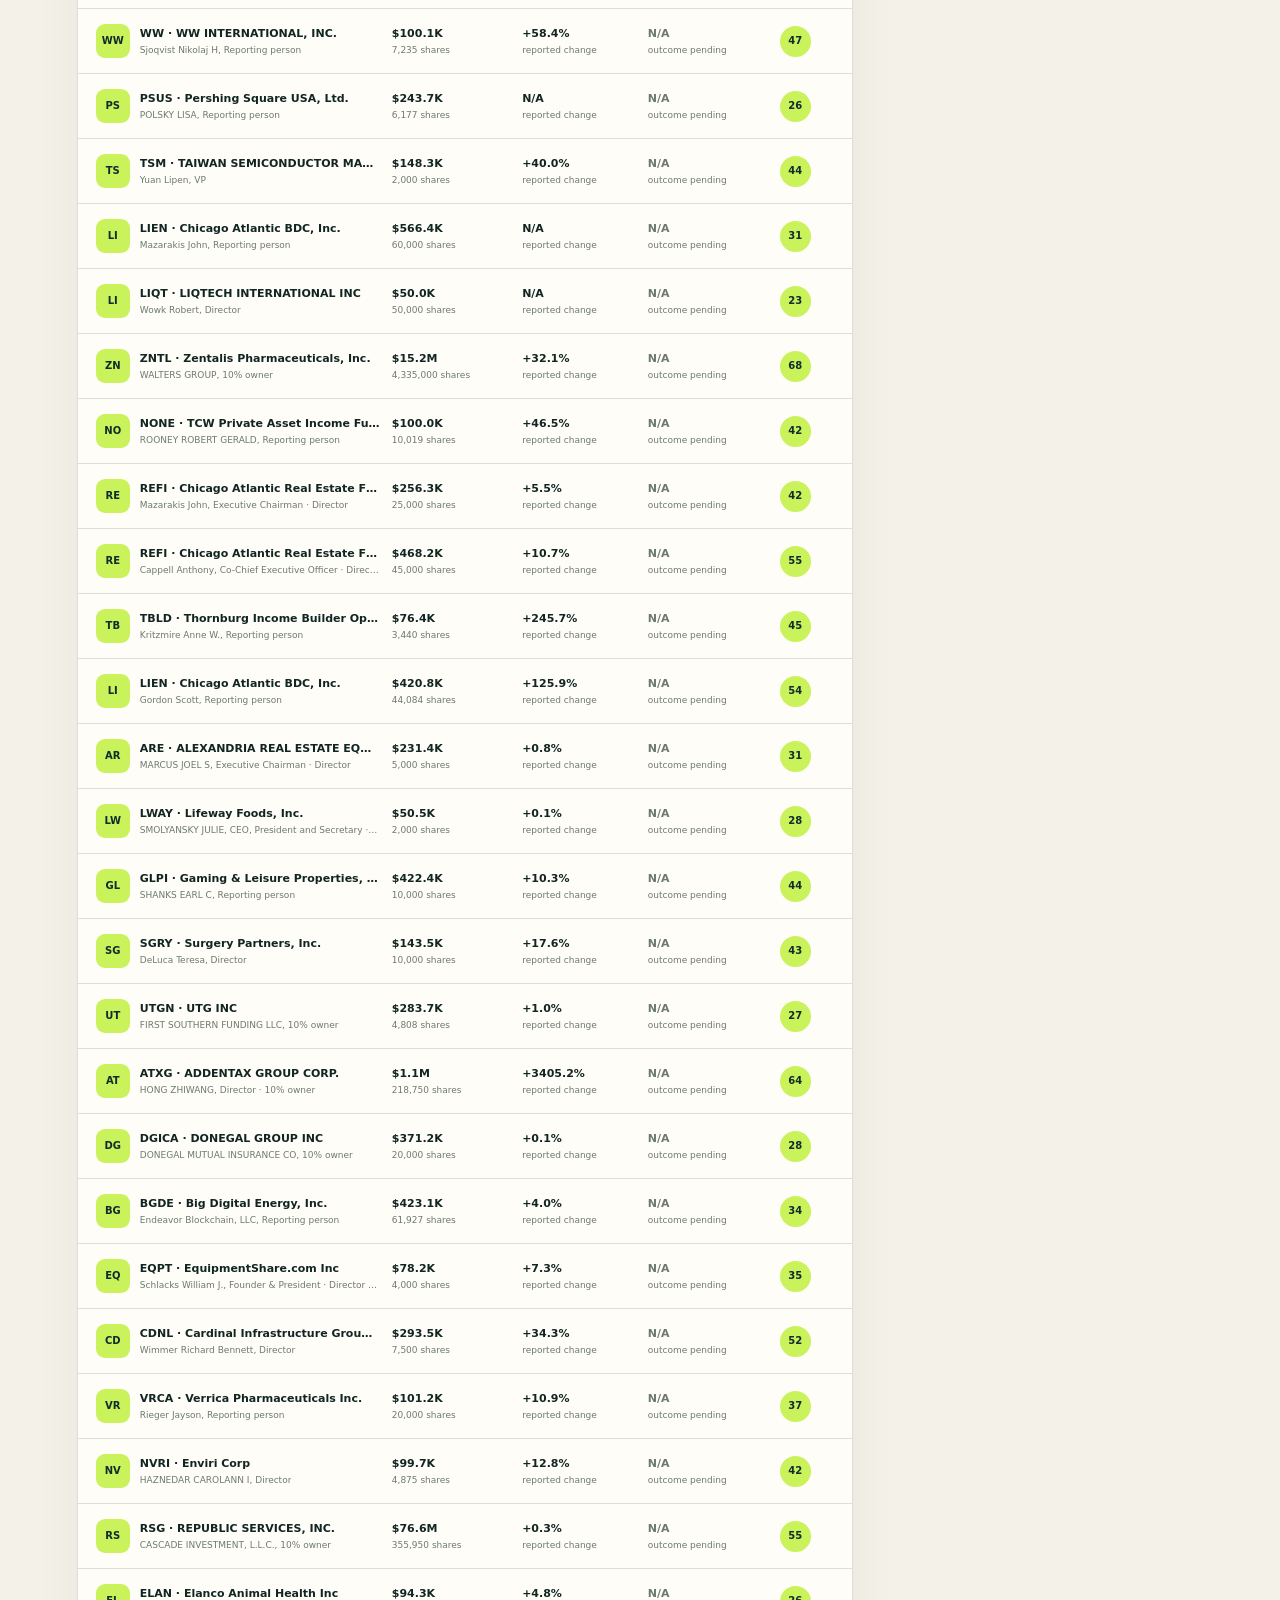
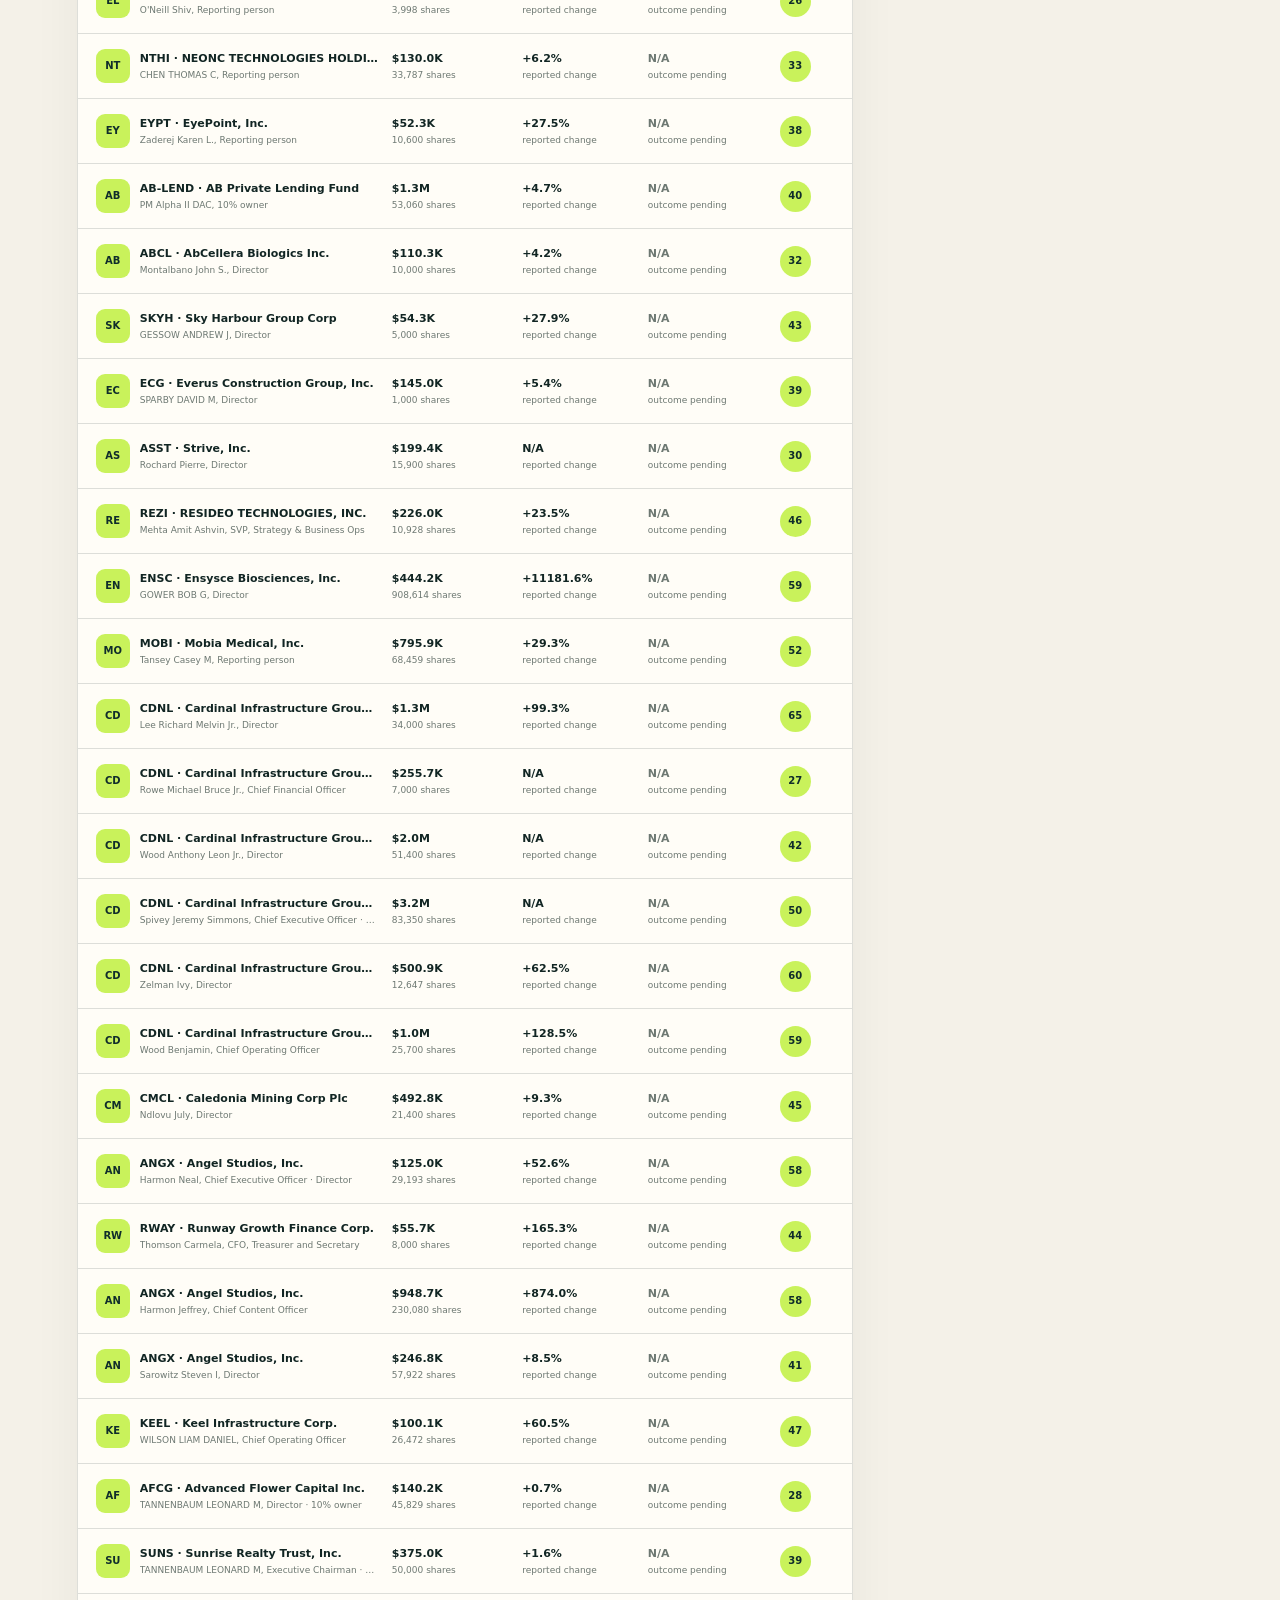
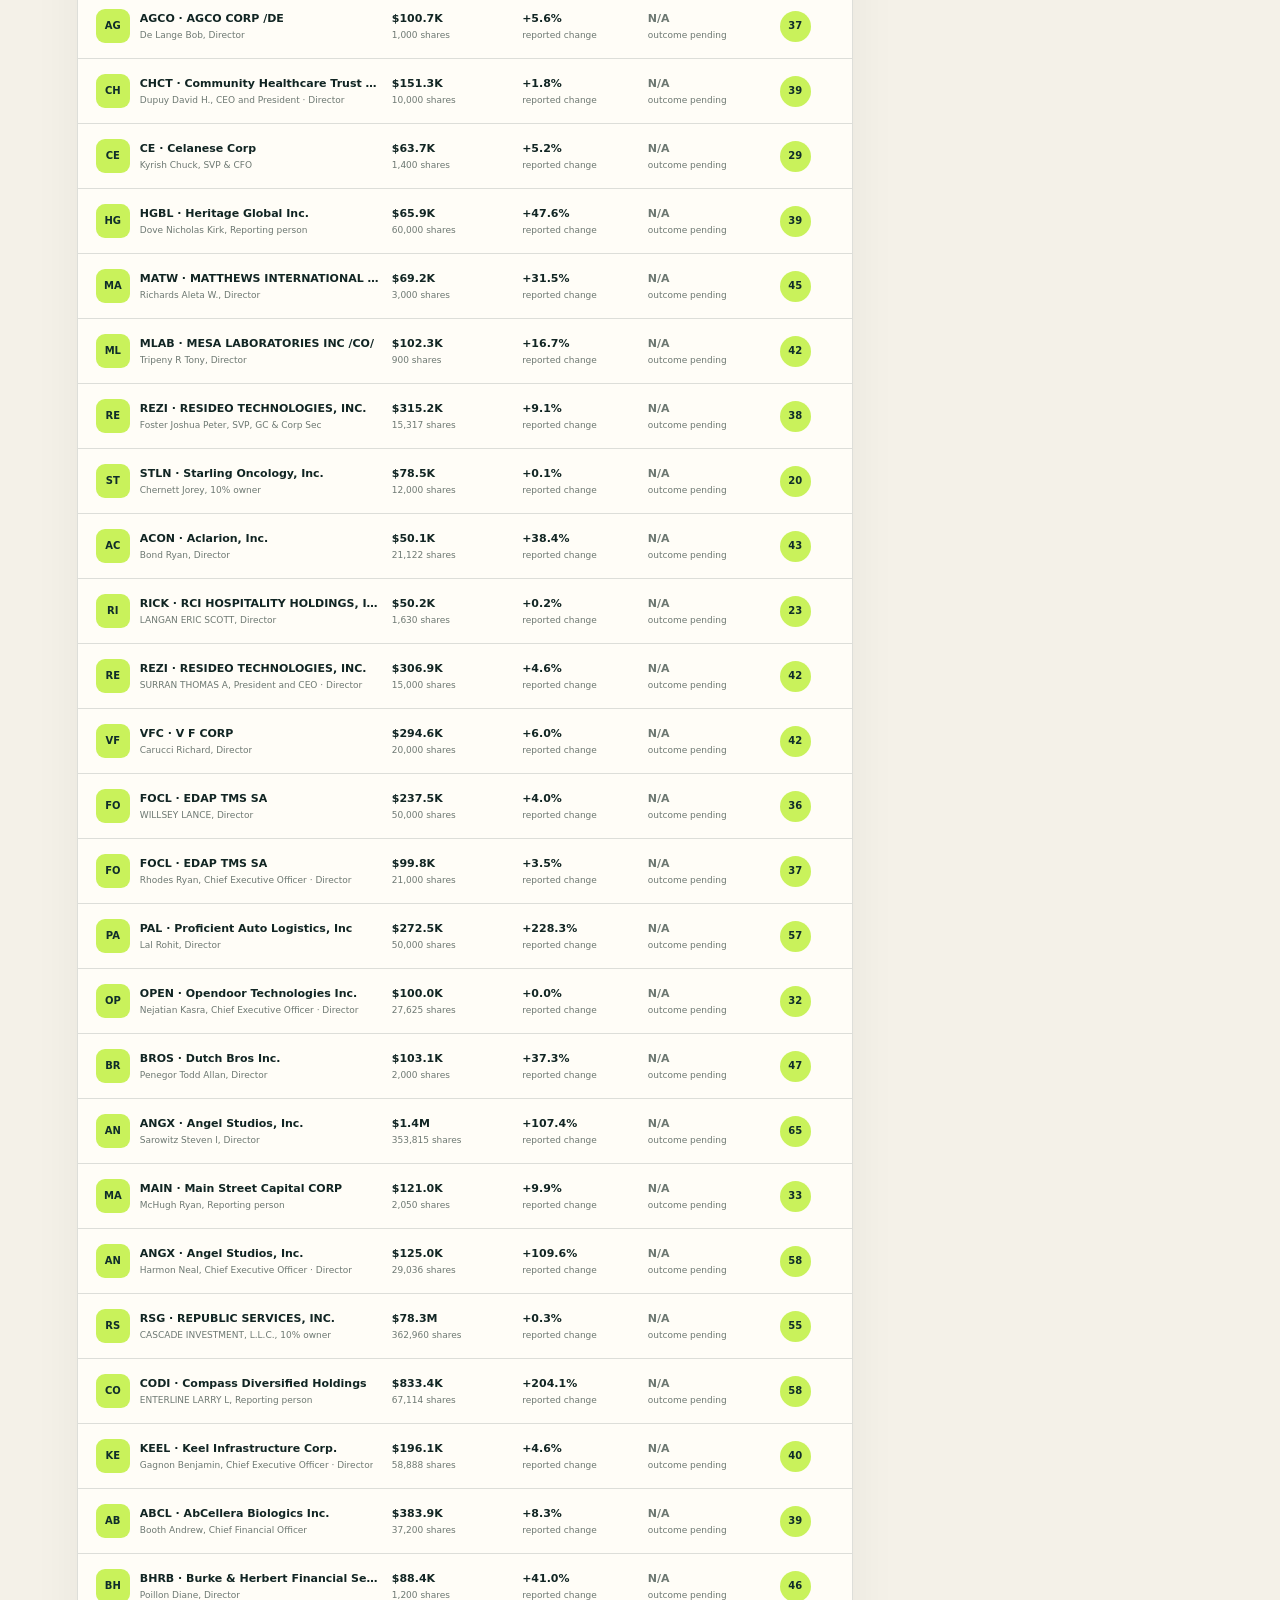
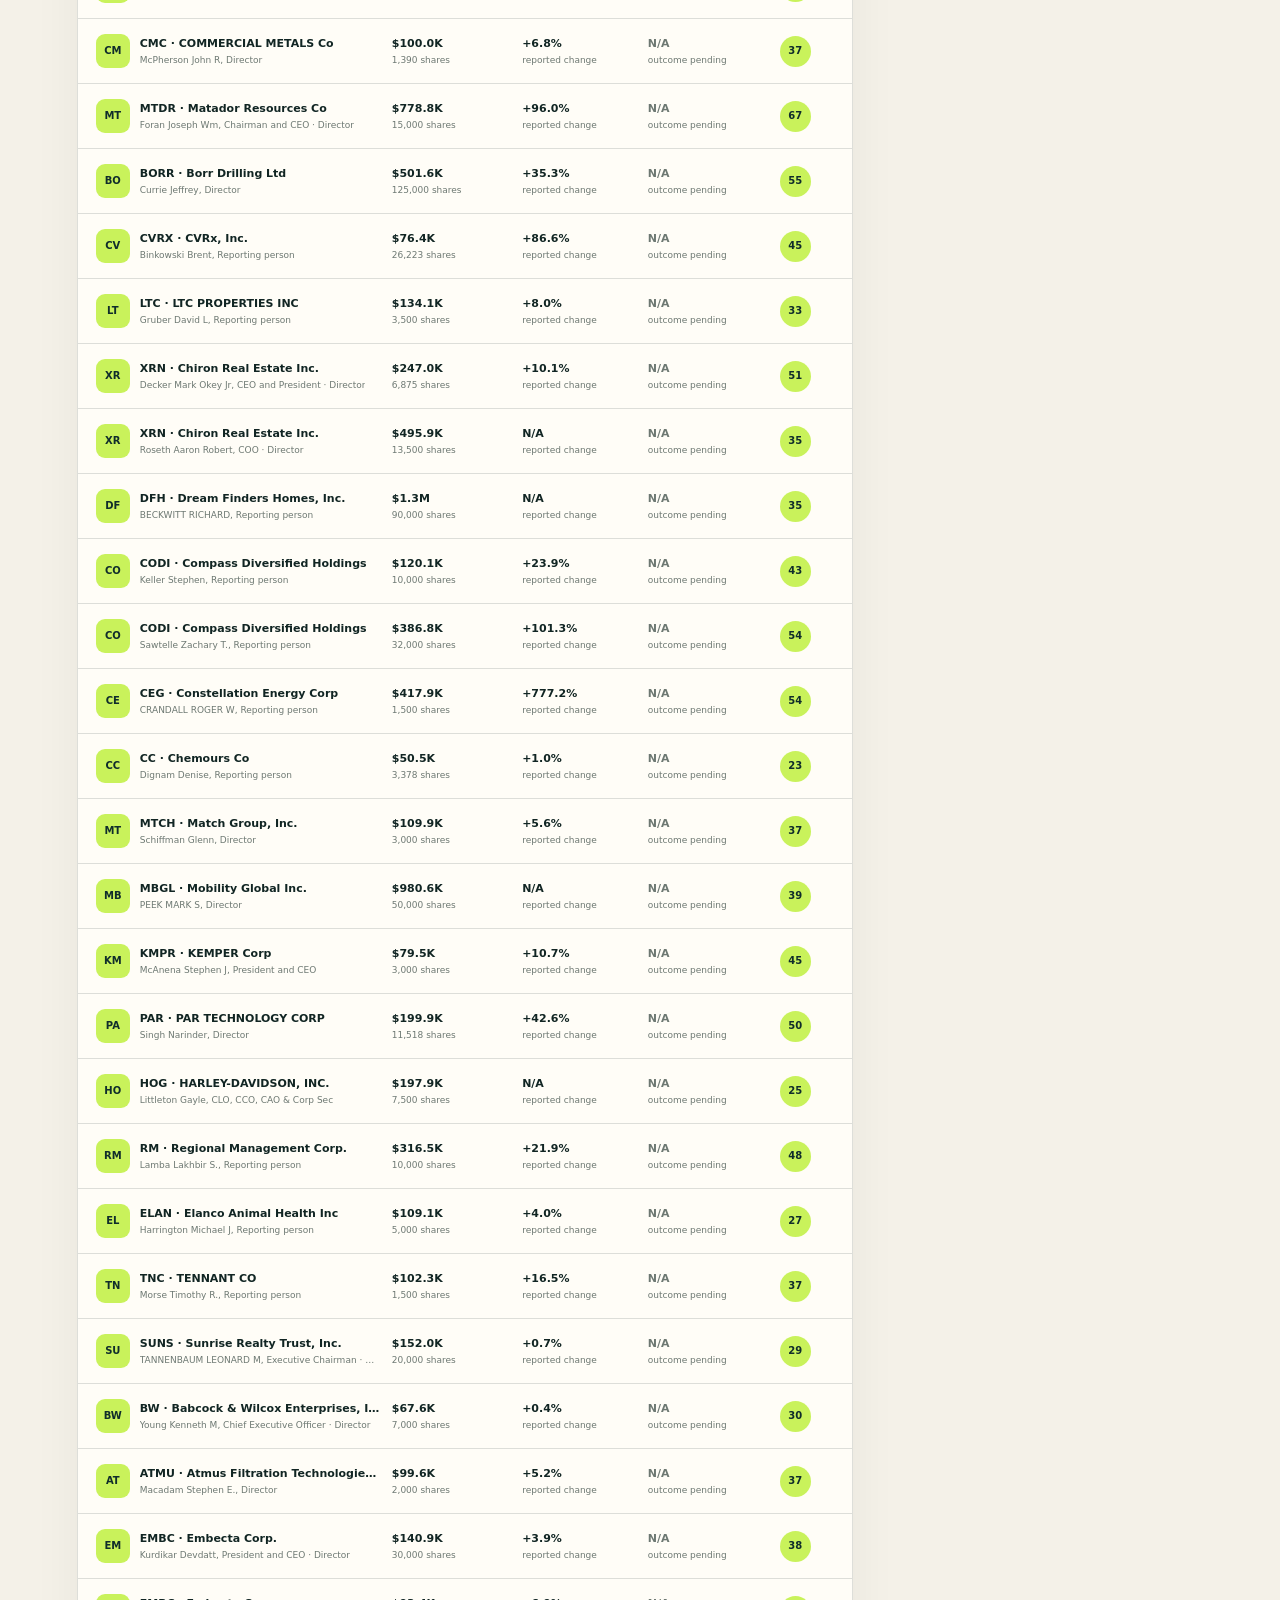
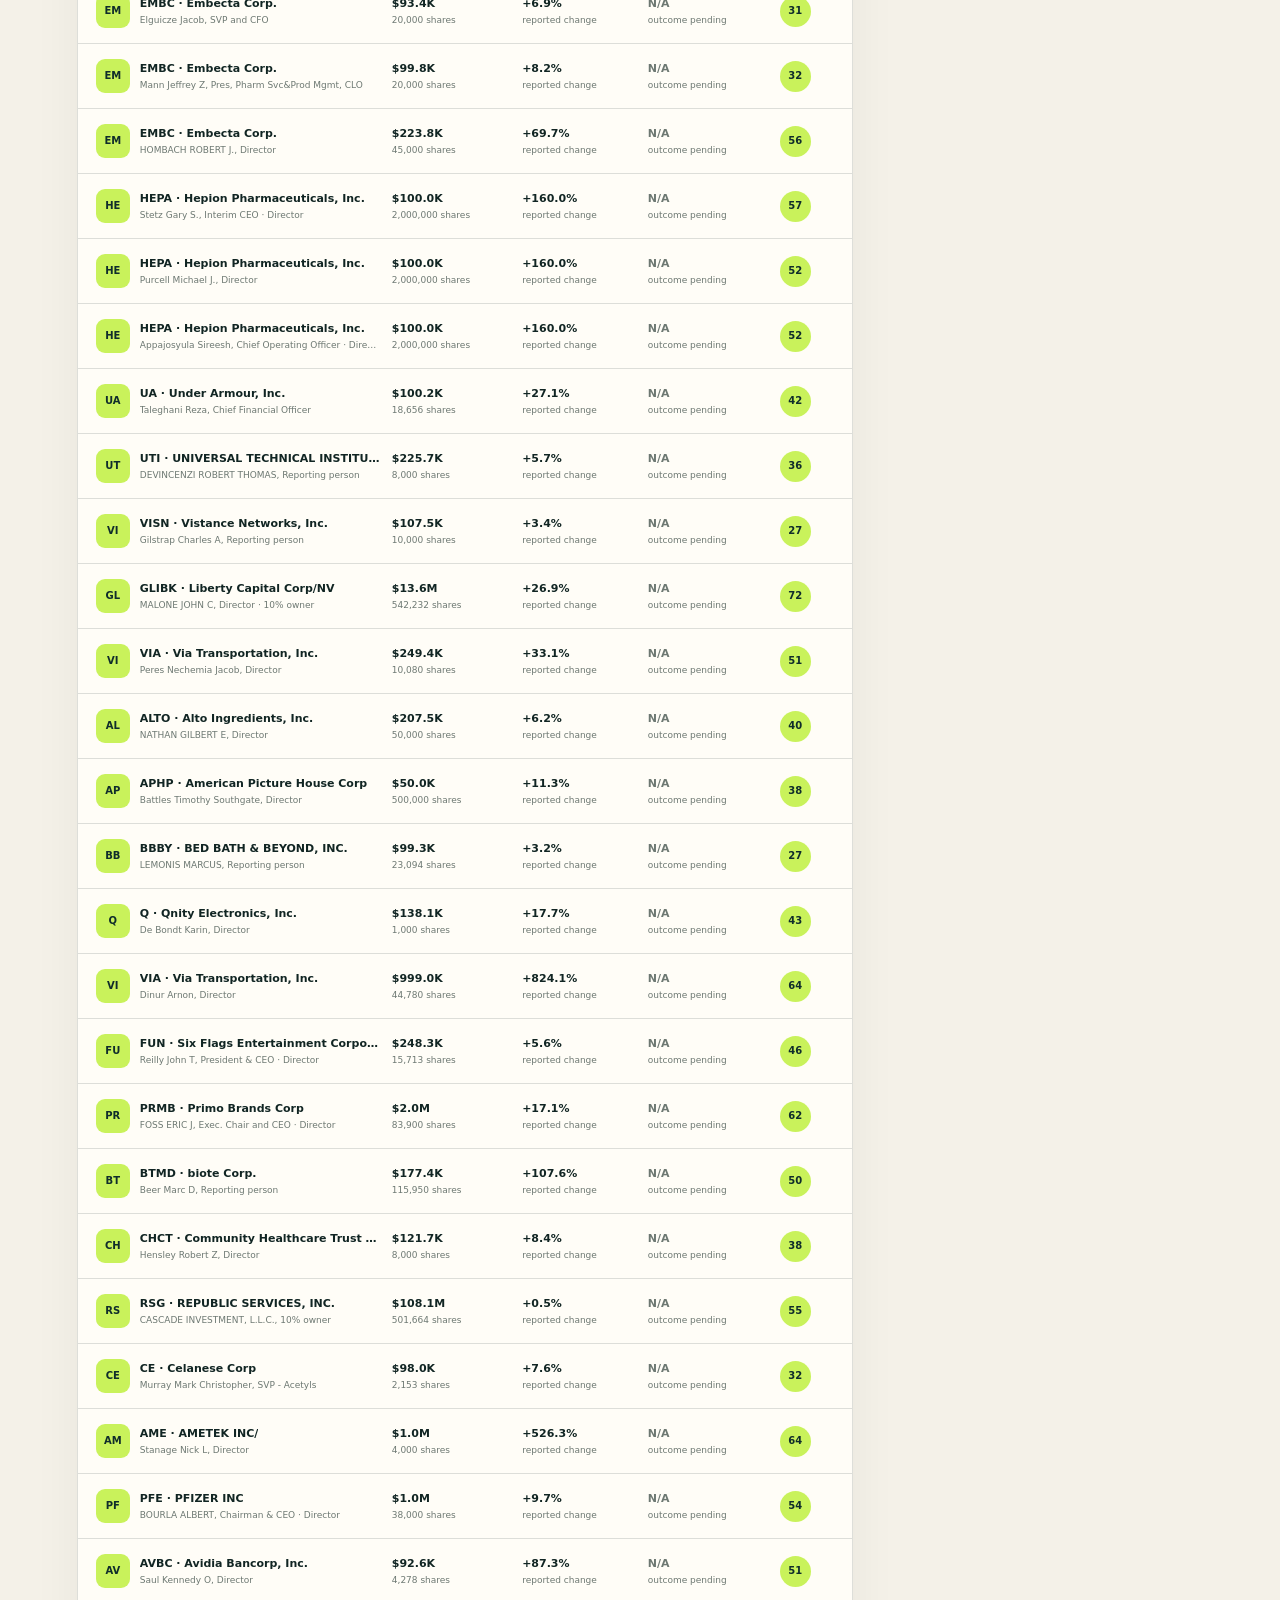
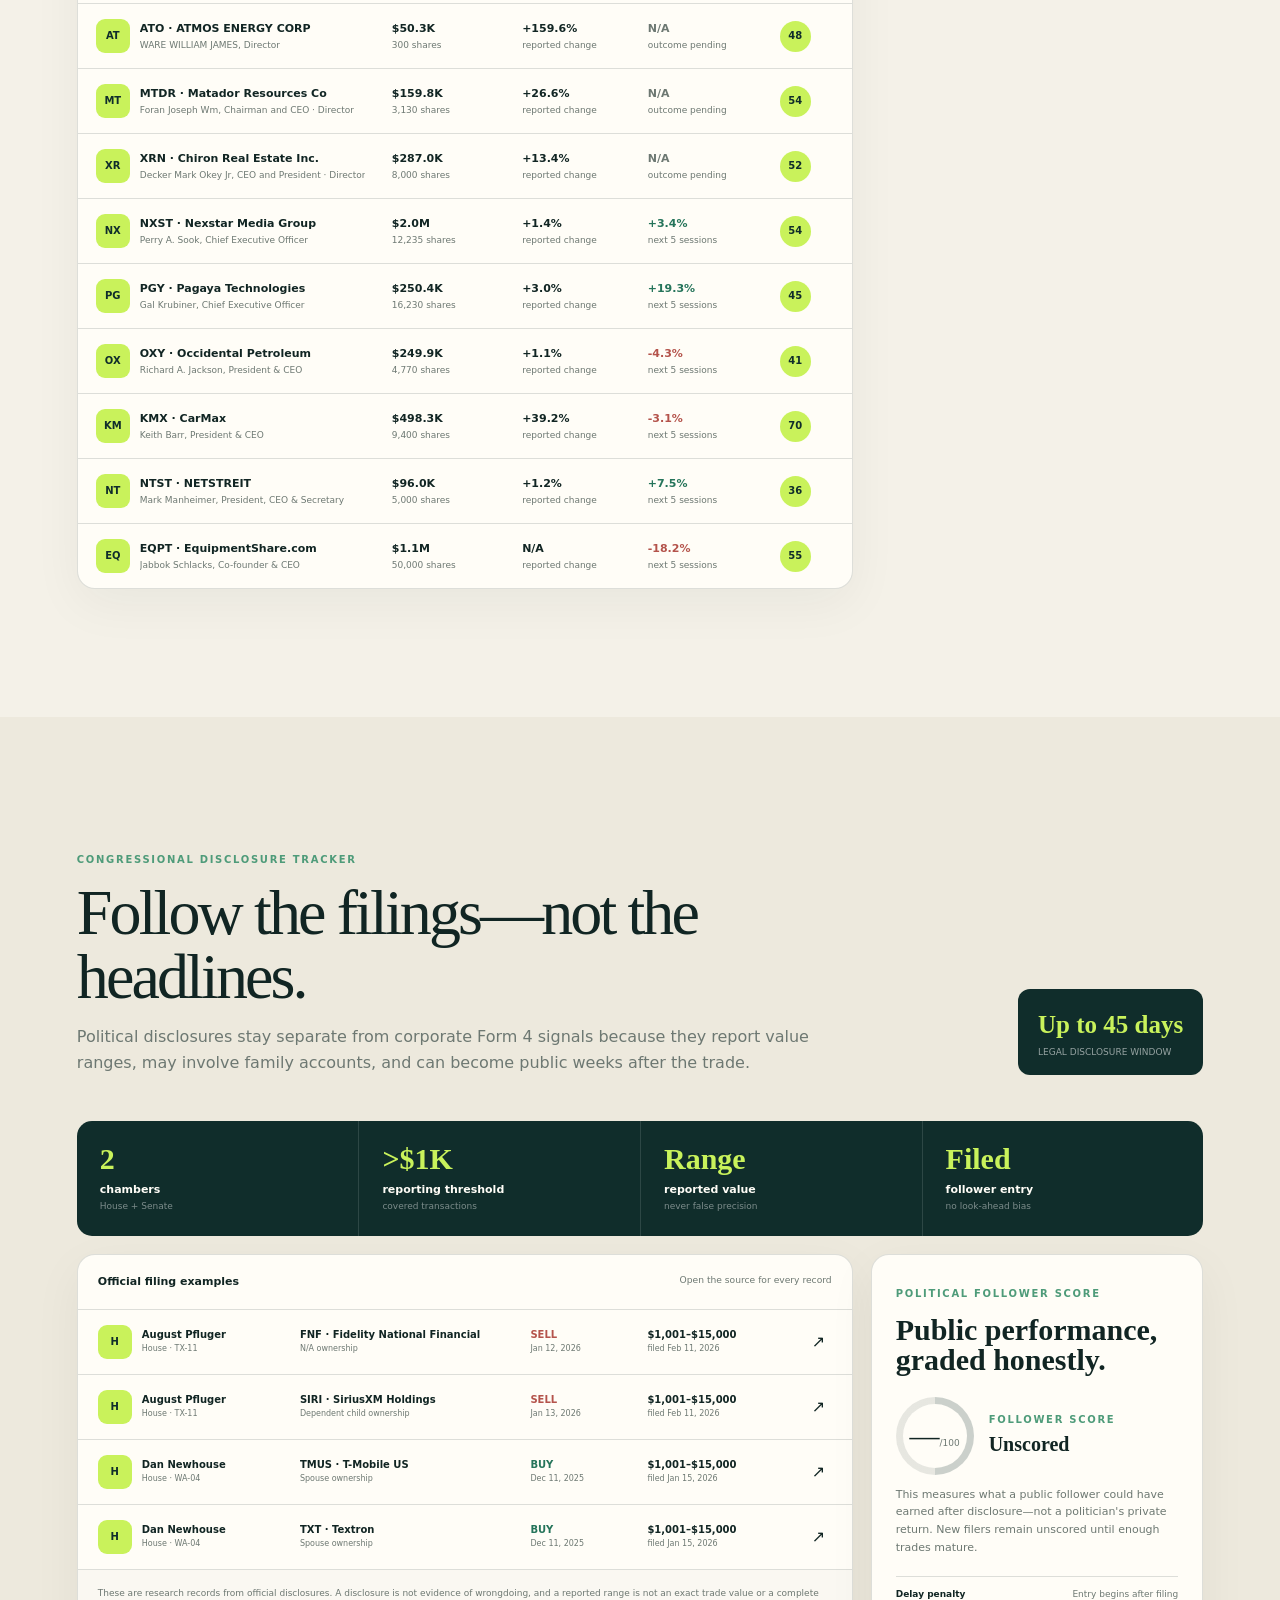
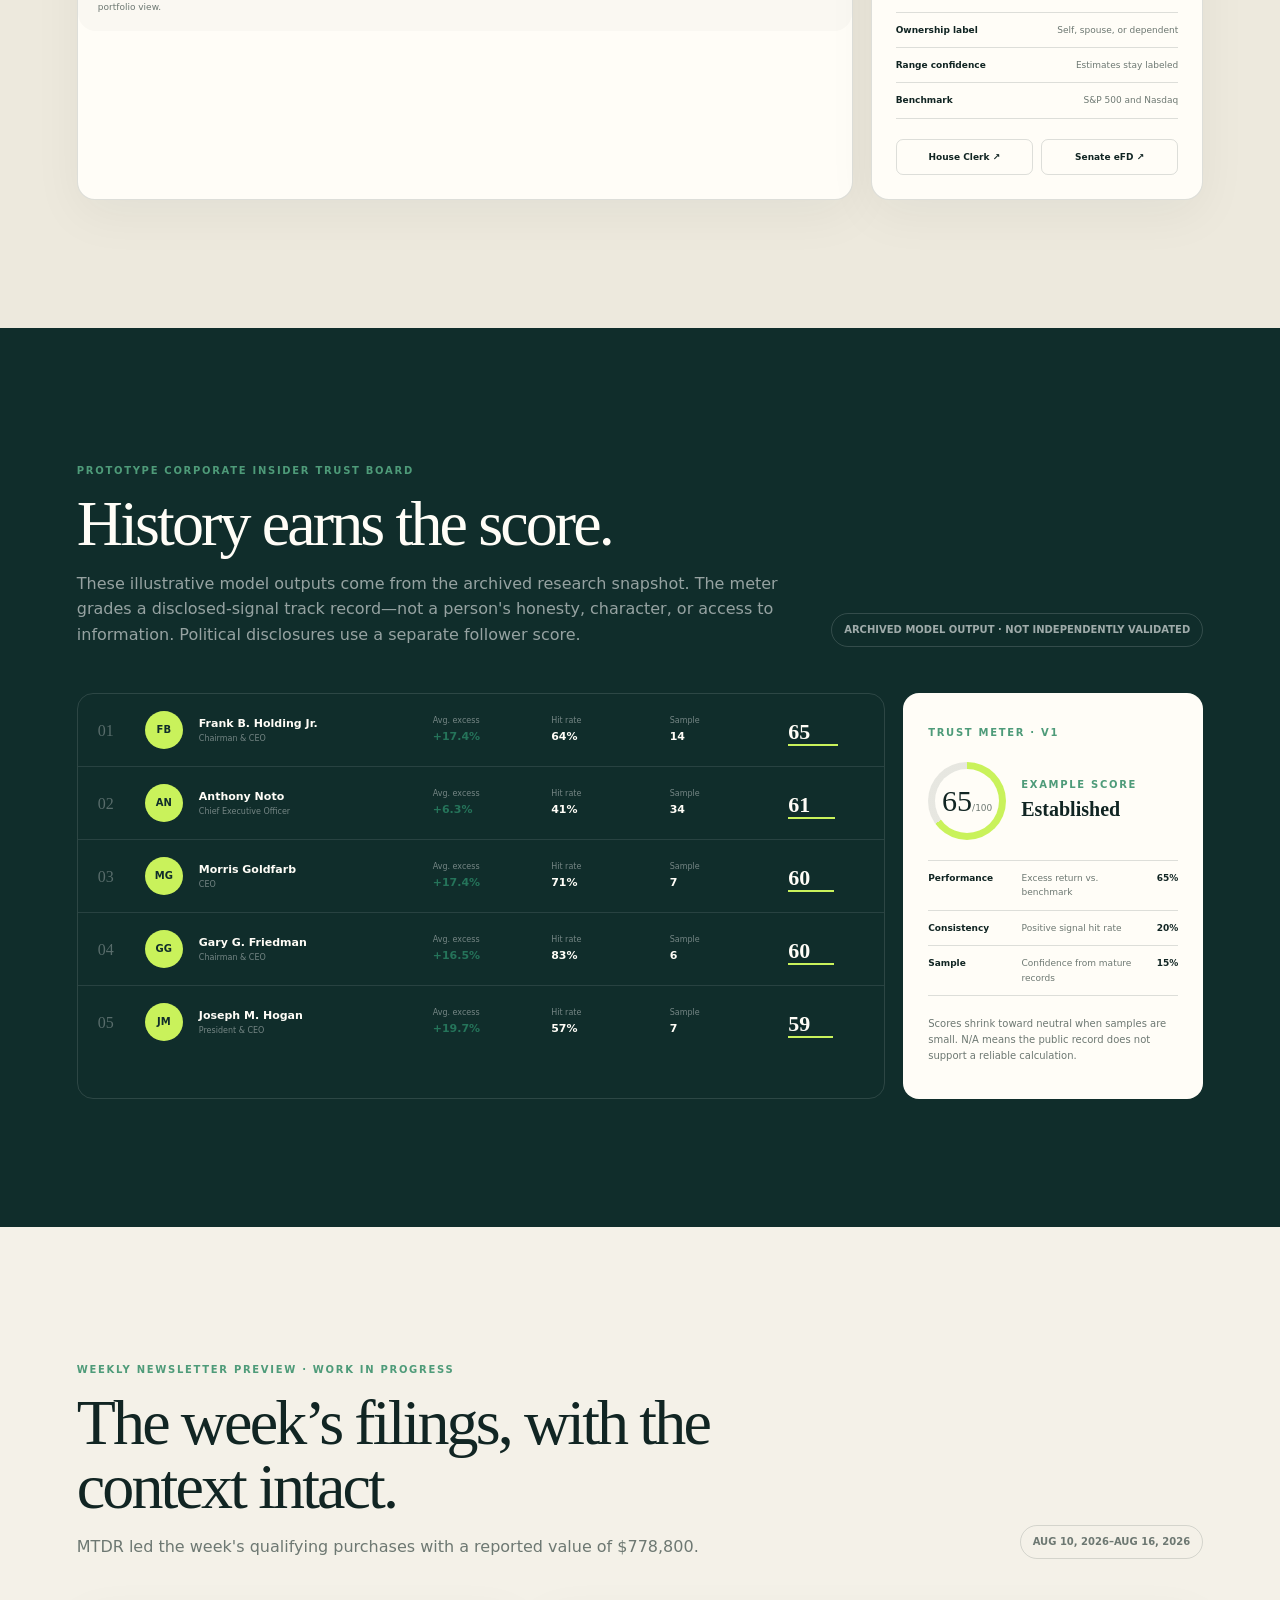
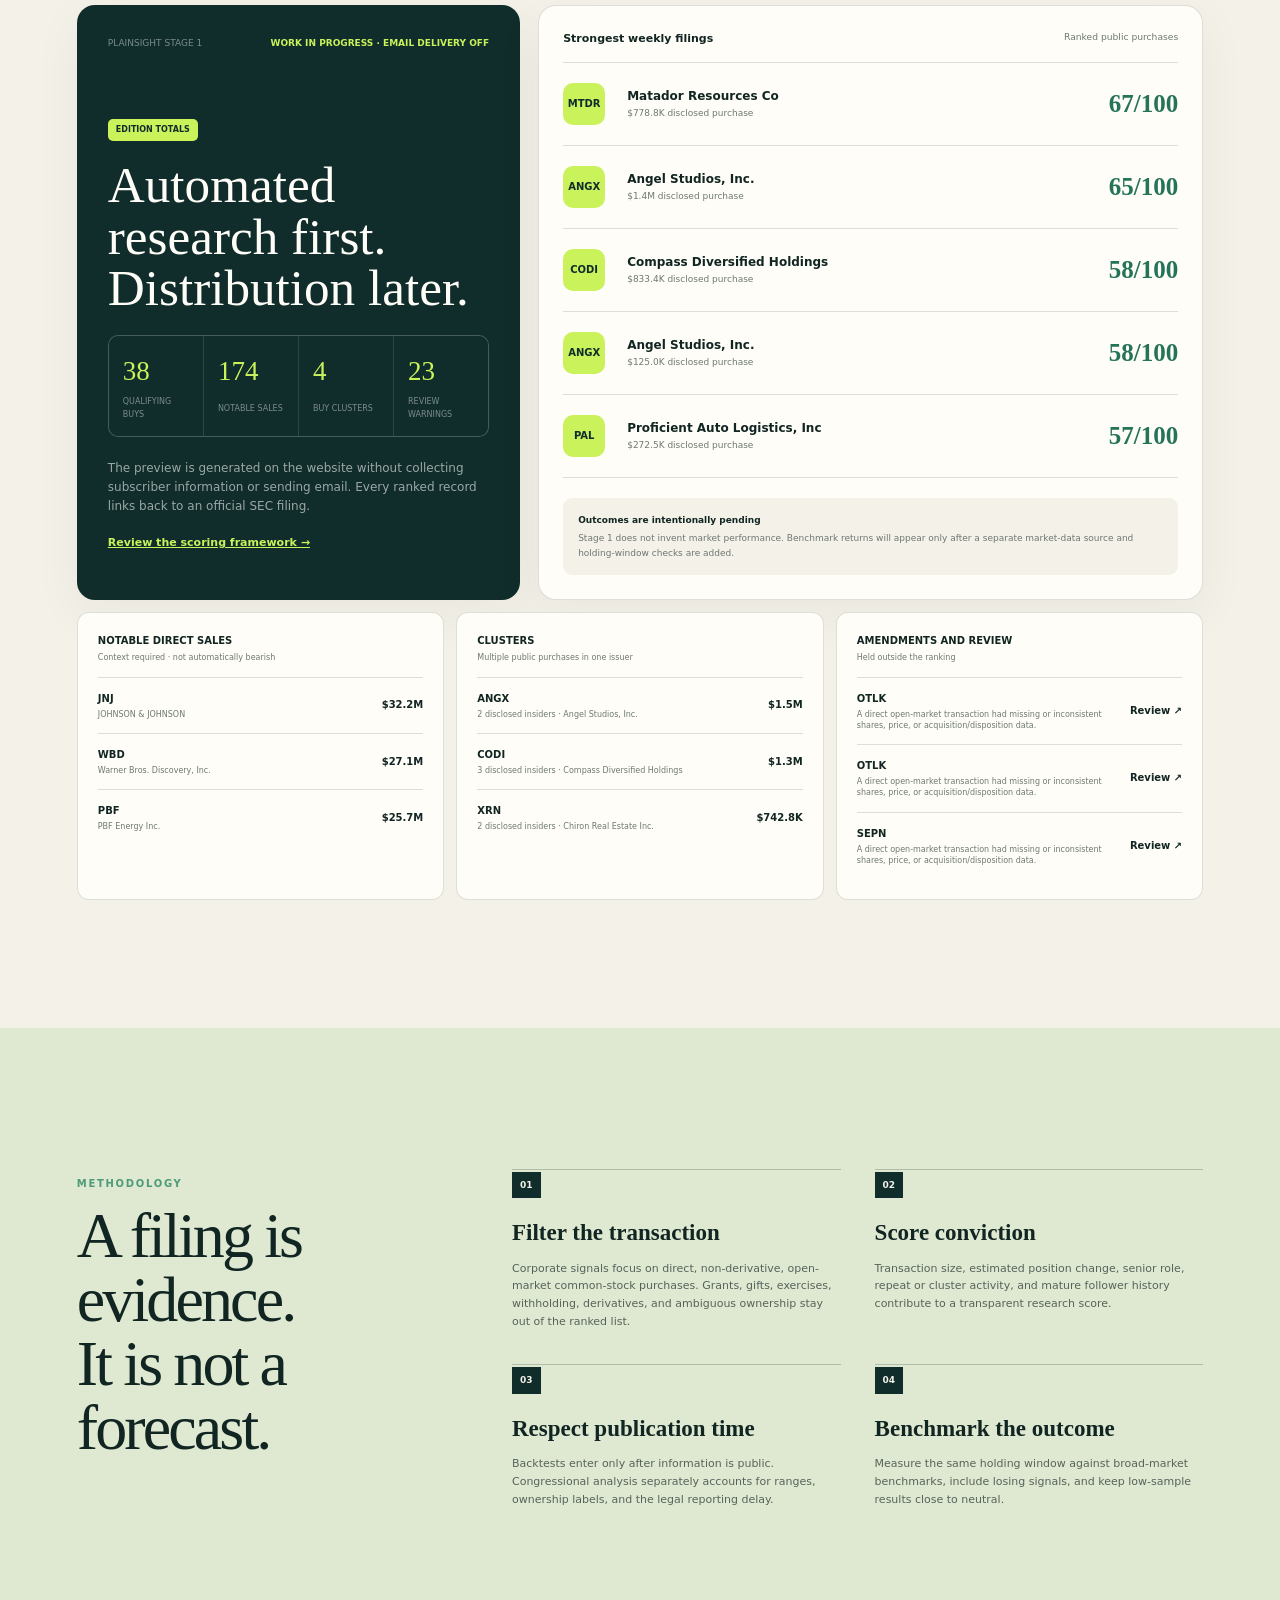
==== commit 79b94b5f: "Render Signals immediately" ====
--- a/index.html
+++ b/index.html
@@ -11,7 +11,7 @@
     <link rel="icon" href="assets/favicon.png" type="image/png">
     <link rel="apple-touch-icon" href="assets/apple-touch-icon.png">
     <link rel="canonical" href="https://mohamed-borhan.github.io/plainsight-trades/">
-    <link rel="stylesheet" href="styles.css">
+    <link rel="stylesheet" href="styles.css?v=20260824-2">
     <meta property="og:type" content="website">
     <meta property="og:title" content="PlainSight | Public Trade Intelligence">
     <meta property="og:description" content="Public filings, ranked signals, and the context behind every trade.">
@@ -350,6 +350,6 @@
       <span>Built by <a href="https://mohamed-borhan.github.io/">Mohamed Borhan</a></span>
     </footer>
 
-    <script src="script.js" defer></script>
+    <script src="script.js?v=20260824-2" defer></script>
   </body>
 </html>
--- a/styles.css
+++ b/styles.css
@@ -519,6 +519,7 @@
 
 .js .reveal { opacity: 0; transform: translateY(25px); transition: opacity .75s ease, transform .75s ease; }
 .js .reveal.is-visible { opacity: 1; transform: none; }
+.js #signals.reveal { opacity: 1; transform: none; }
 
 .not-found { min-height: 100vh; display: grid; place-items: center; padding: 24px; color: var(--white); background: var(--deep); }
 .not-found main { max-width: 700px; text-align: center; }
@@ -526,8 +527,19 @@
 .not-found p { margin-bottom: 28px; color: rgba(255,255,255,.6); }
 
 @media (max-width: 1080px) {
-  .topbar { grid-template-columns: 1fr auto; }
-  .topbar nav { display: none; }
+  .topbar { grid-template-columns: 1fr auto auto; }
+  .topbar nav { display: flex; }
+  .topbar nav a:not(:first-child) { display: none; }
+  .topbar nav a:first-child {
+    padding: 8px 13px;
+    color: var(--deep);
+    background: var(--lime);
+    border-radius: 9px;
+    font-size: 10px;
+    font-weight: 900;
+    letter-spacing: .08em;
+    text-transform: uppercase;
+  }
   .hero { grid-template-columns: 1fr .55fr; gap: 45px; padding-inline: 45px; }
   .workbench { grid-template-columns: 1fr; }
   .context-panel { position: relative; top: 0; display: grid; grid-template-columns: .7fr 1.3fr; column-gap: 24px; }
@@ -541,7 +553,7 @@
 }
 
 @media (max-width: 760px) {
-  .topbar { min-height: 66px; padding: 10px 18px; }
+  .topbar { grid-template-columns: 1fr auto; min-height: 66px; padding: 10px 18px; }
   .topbar .button { display: none; }
   .hero { grid-template-columns: 1fr; min-height: auto; padding: 80px 22px; }
   .hero-card { max-width: 520px; }
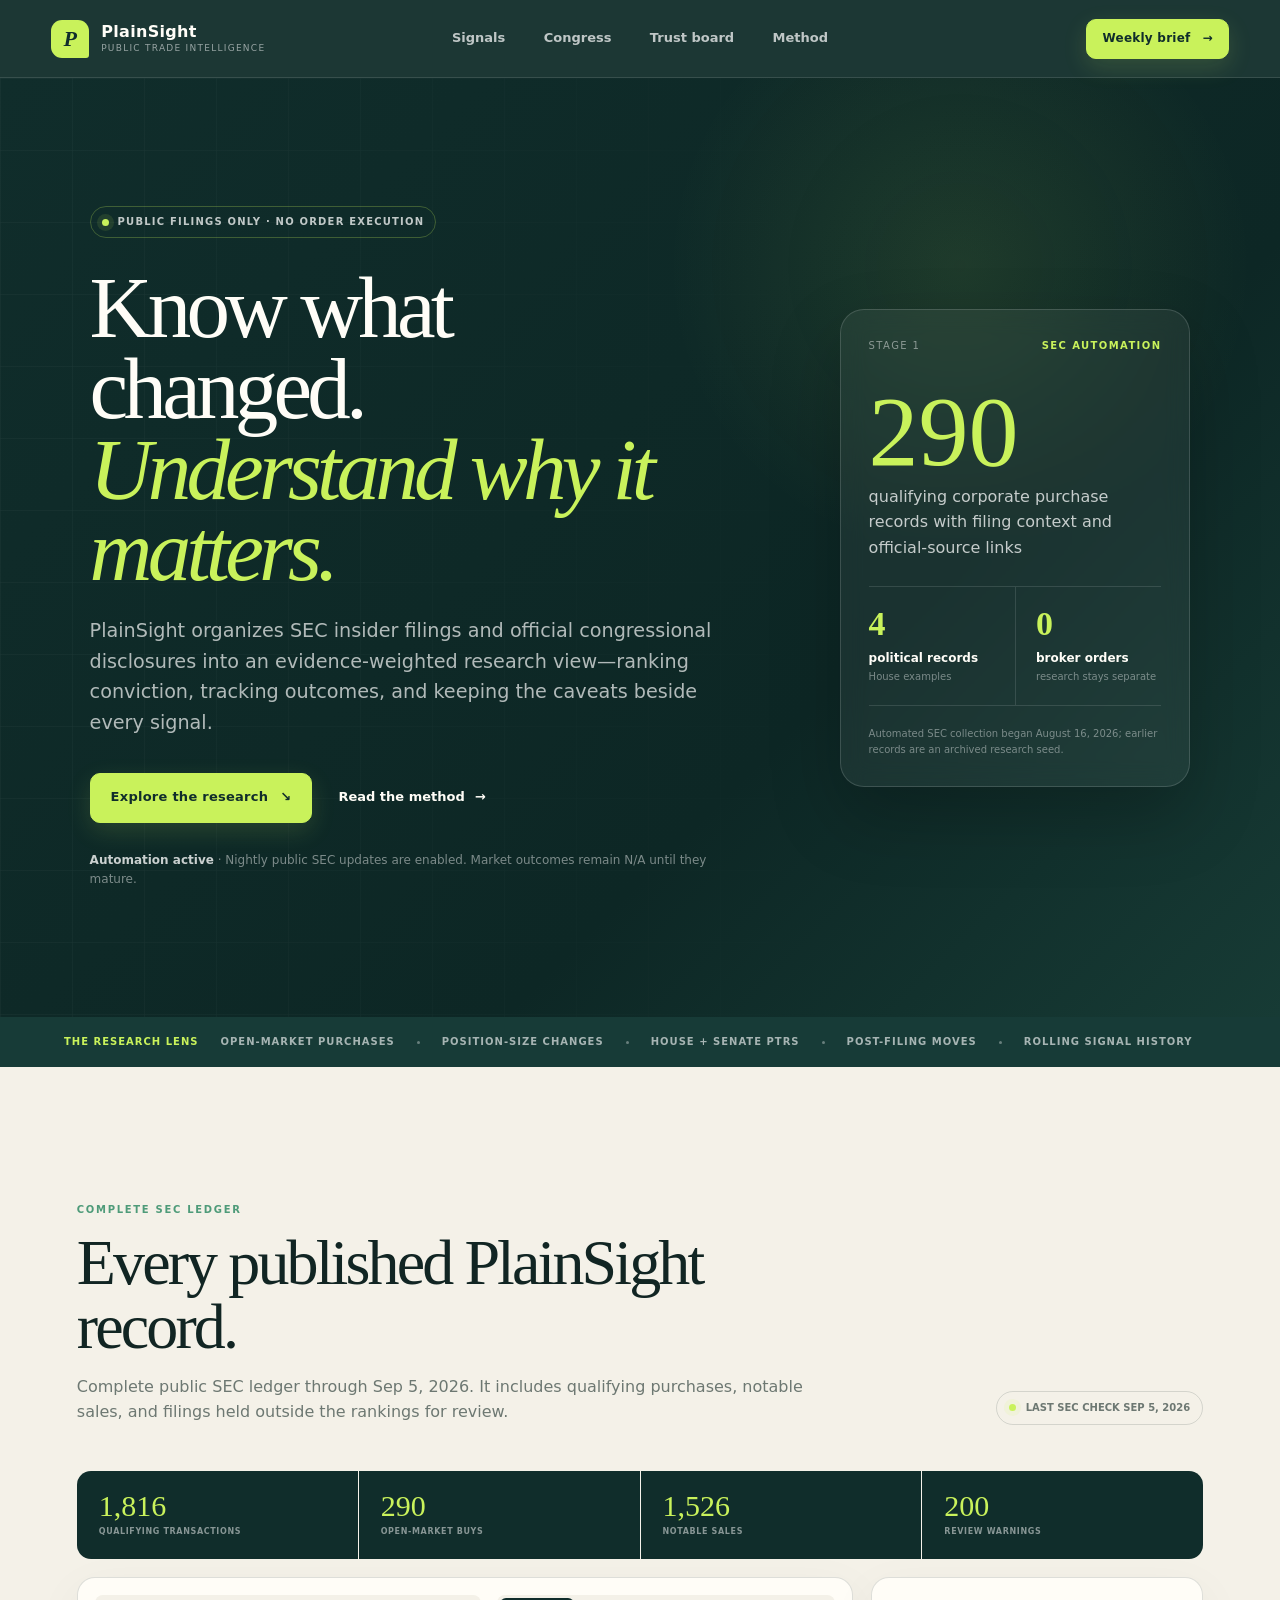
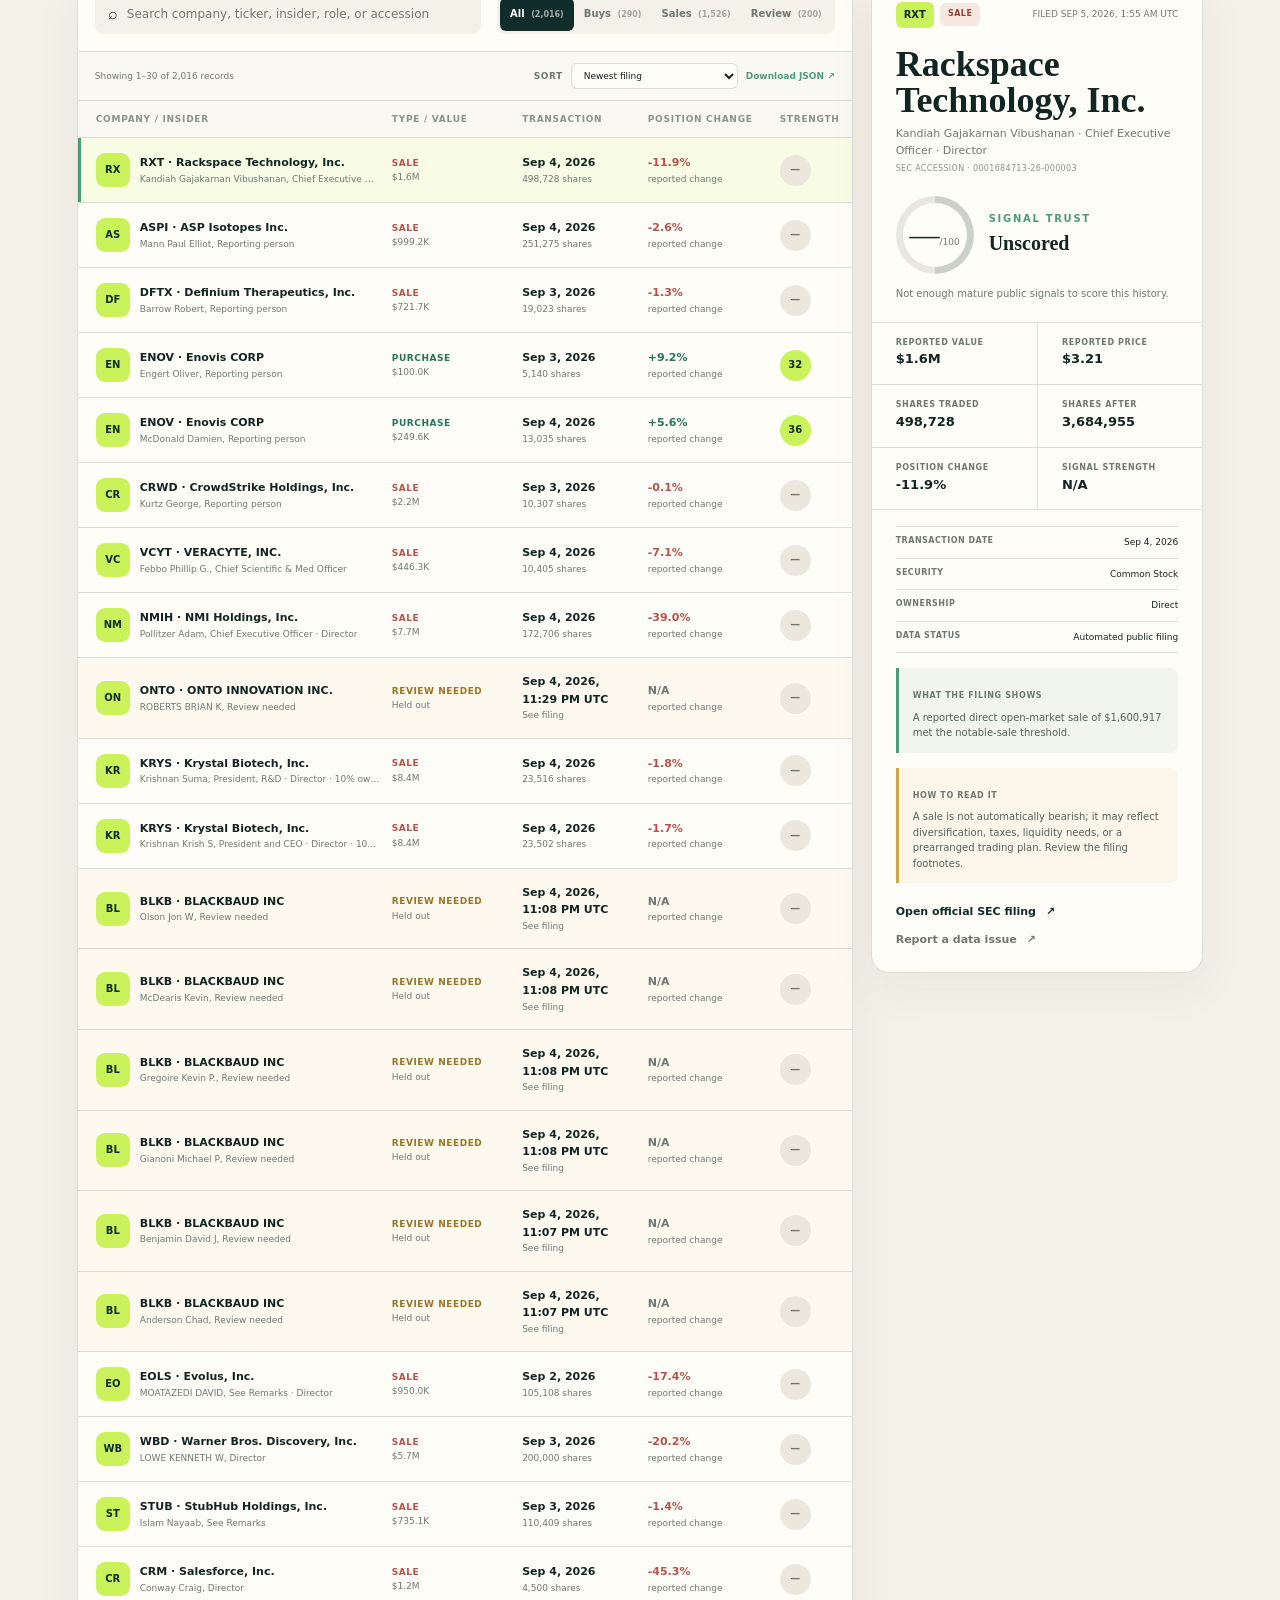
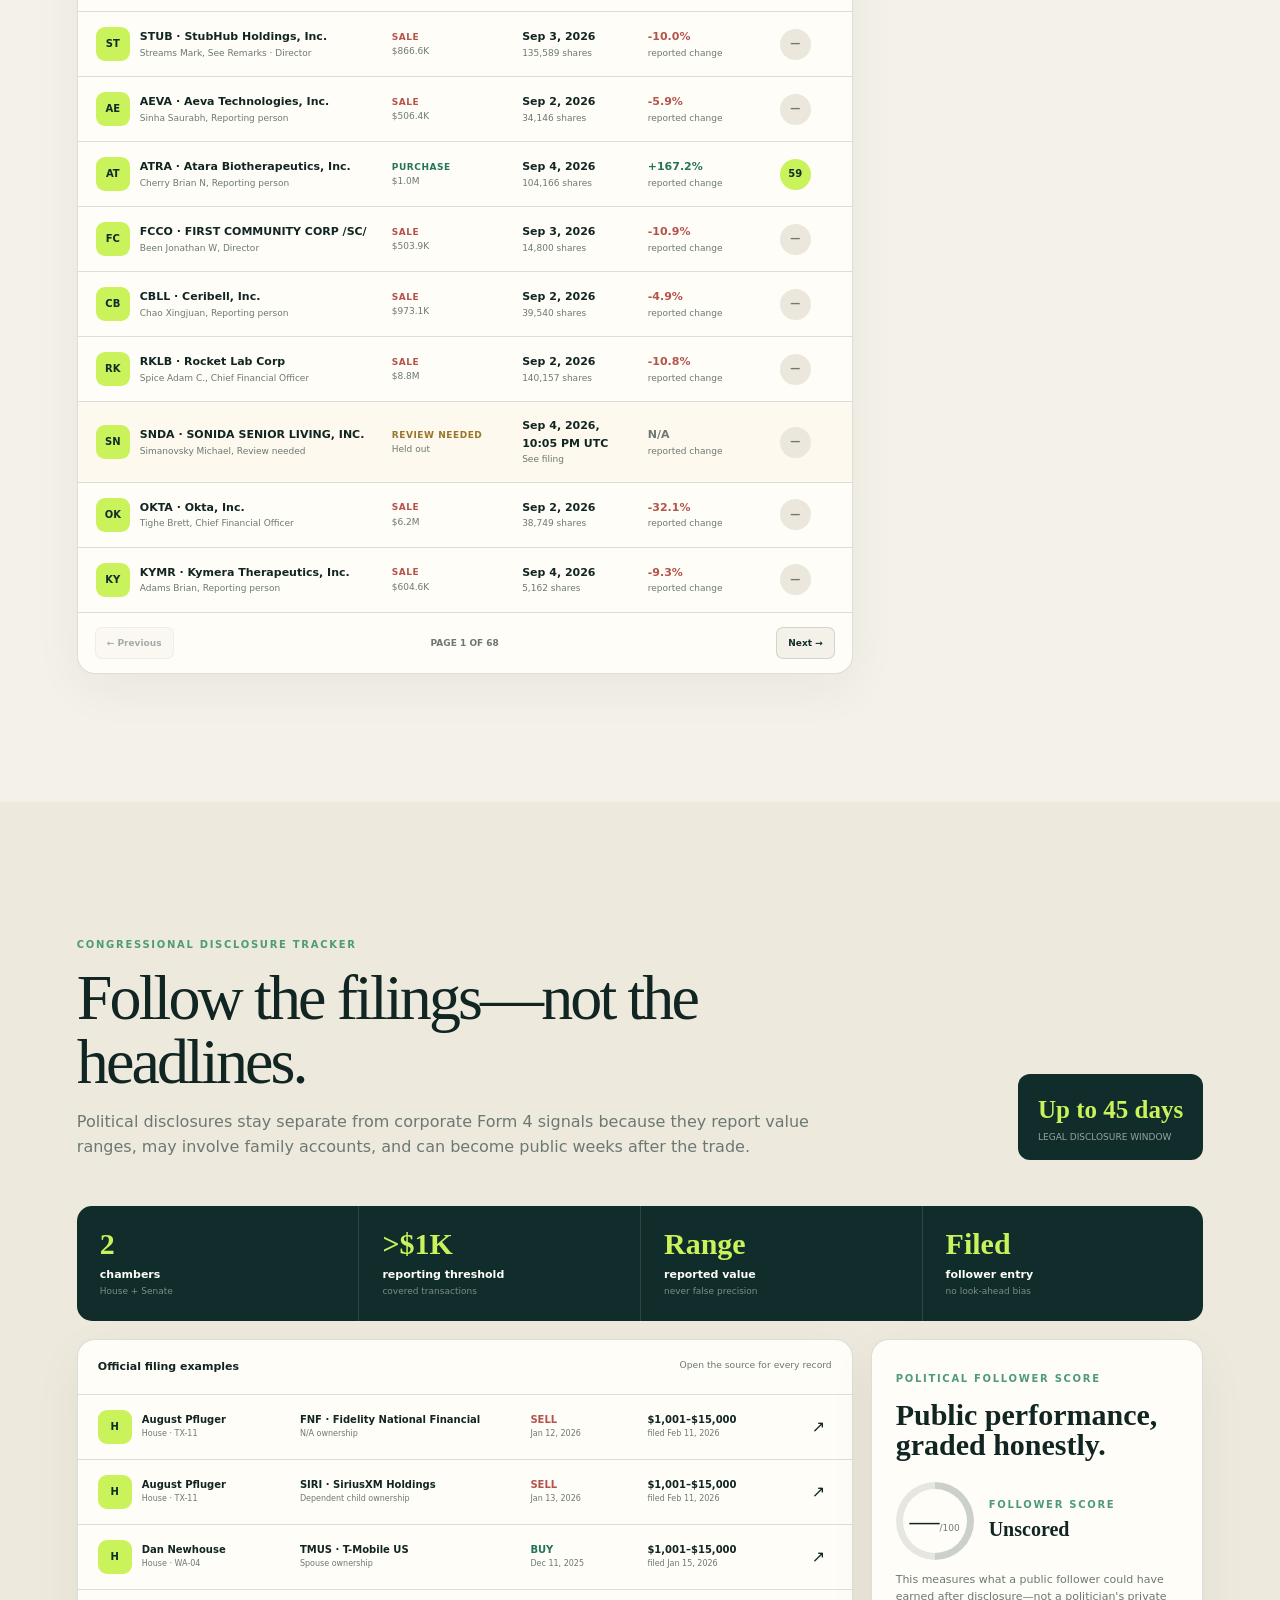
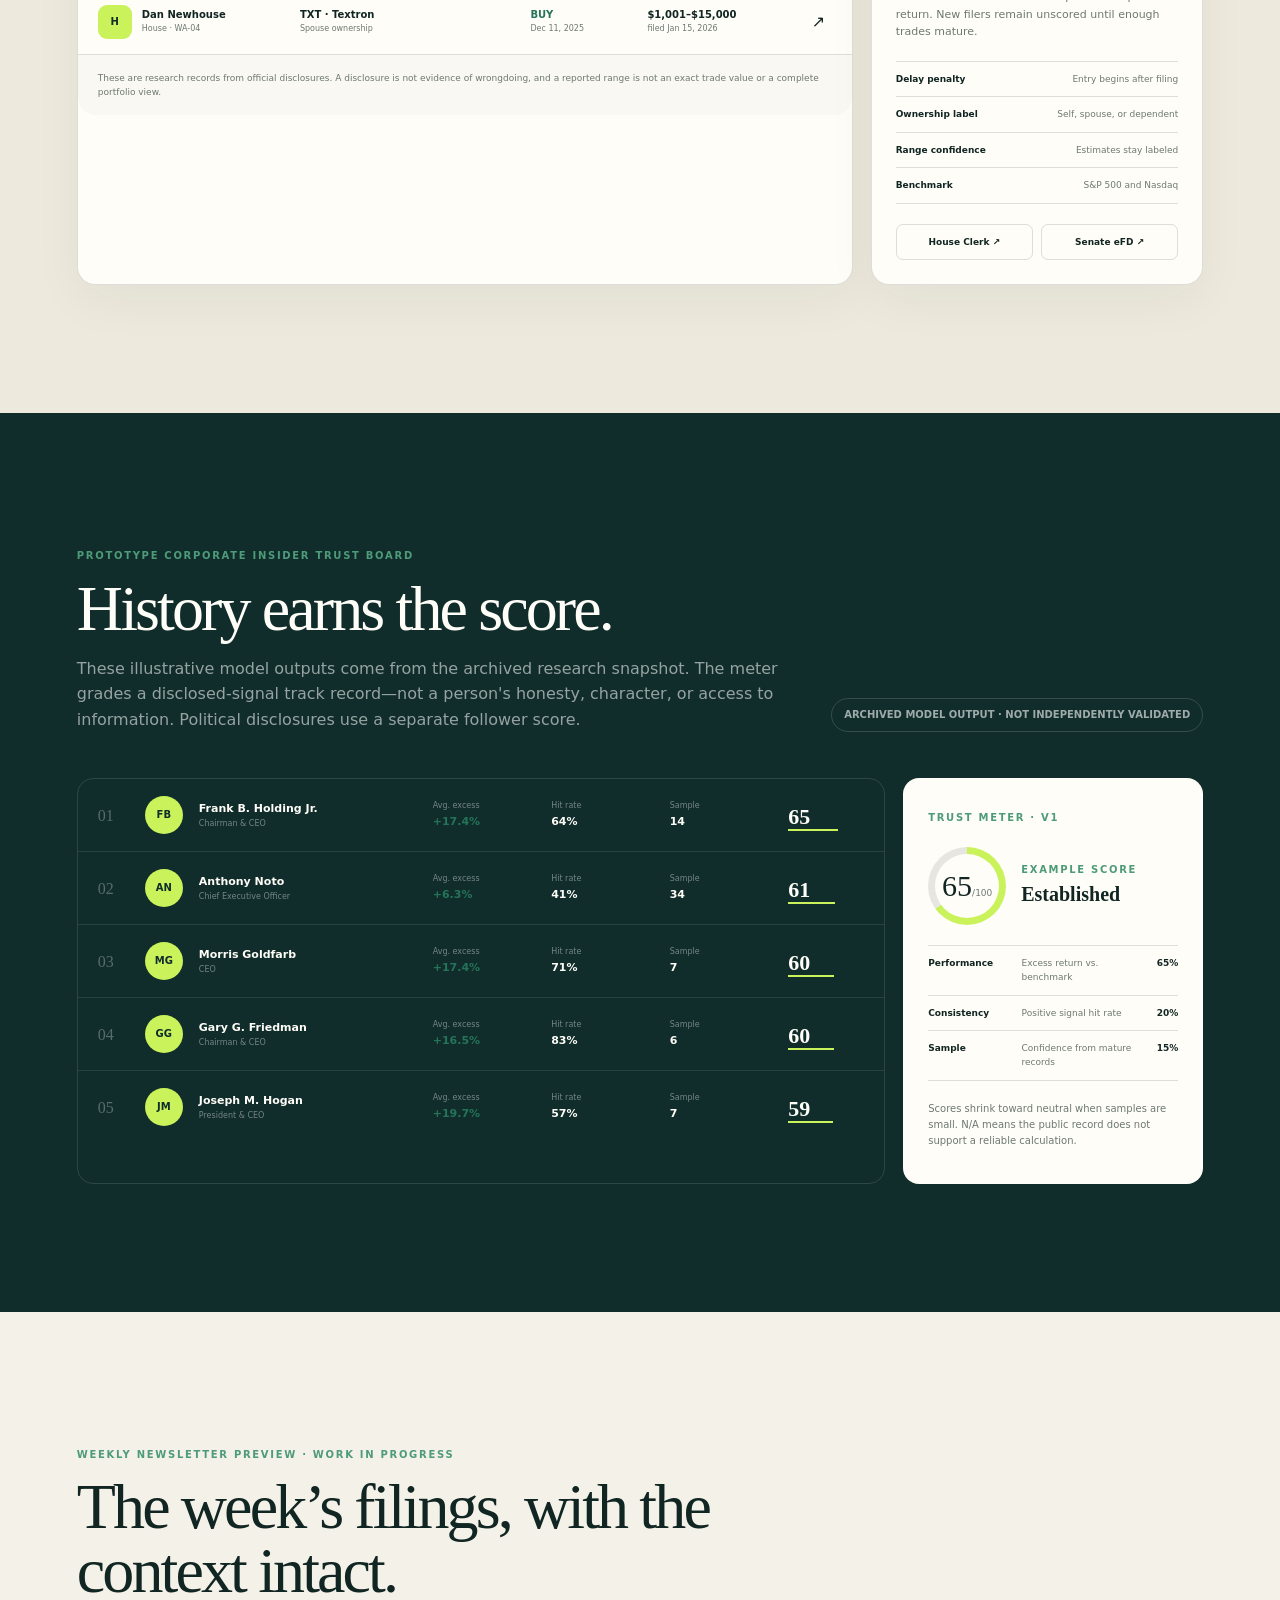
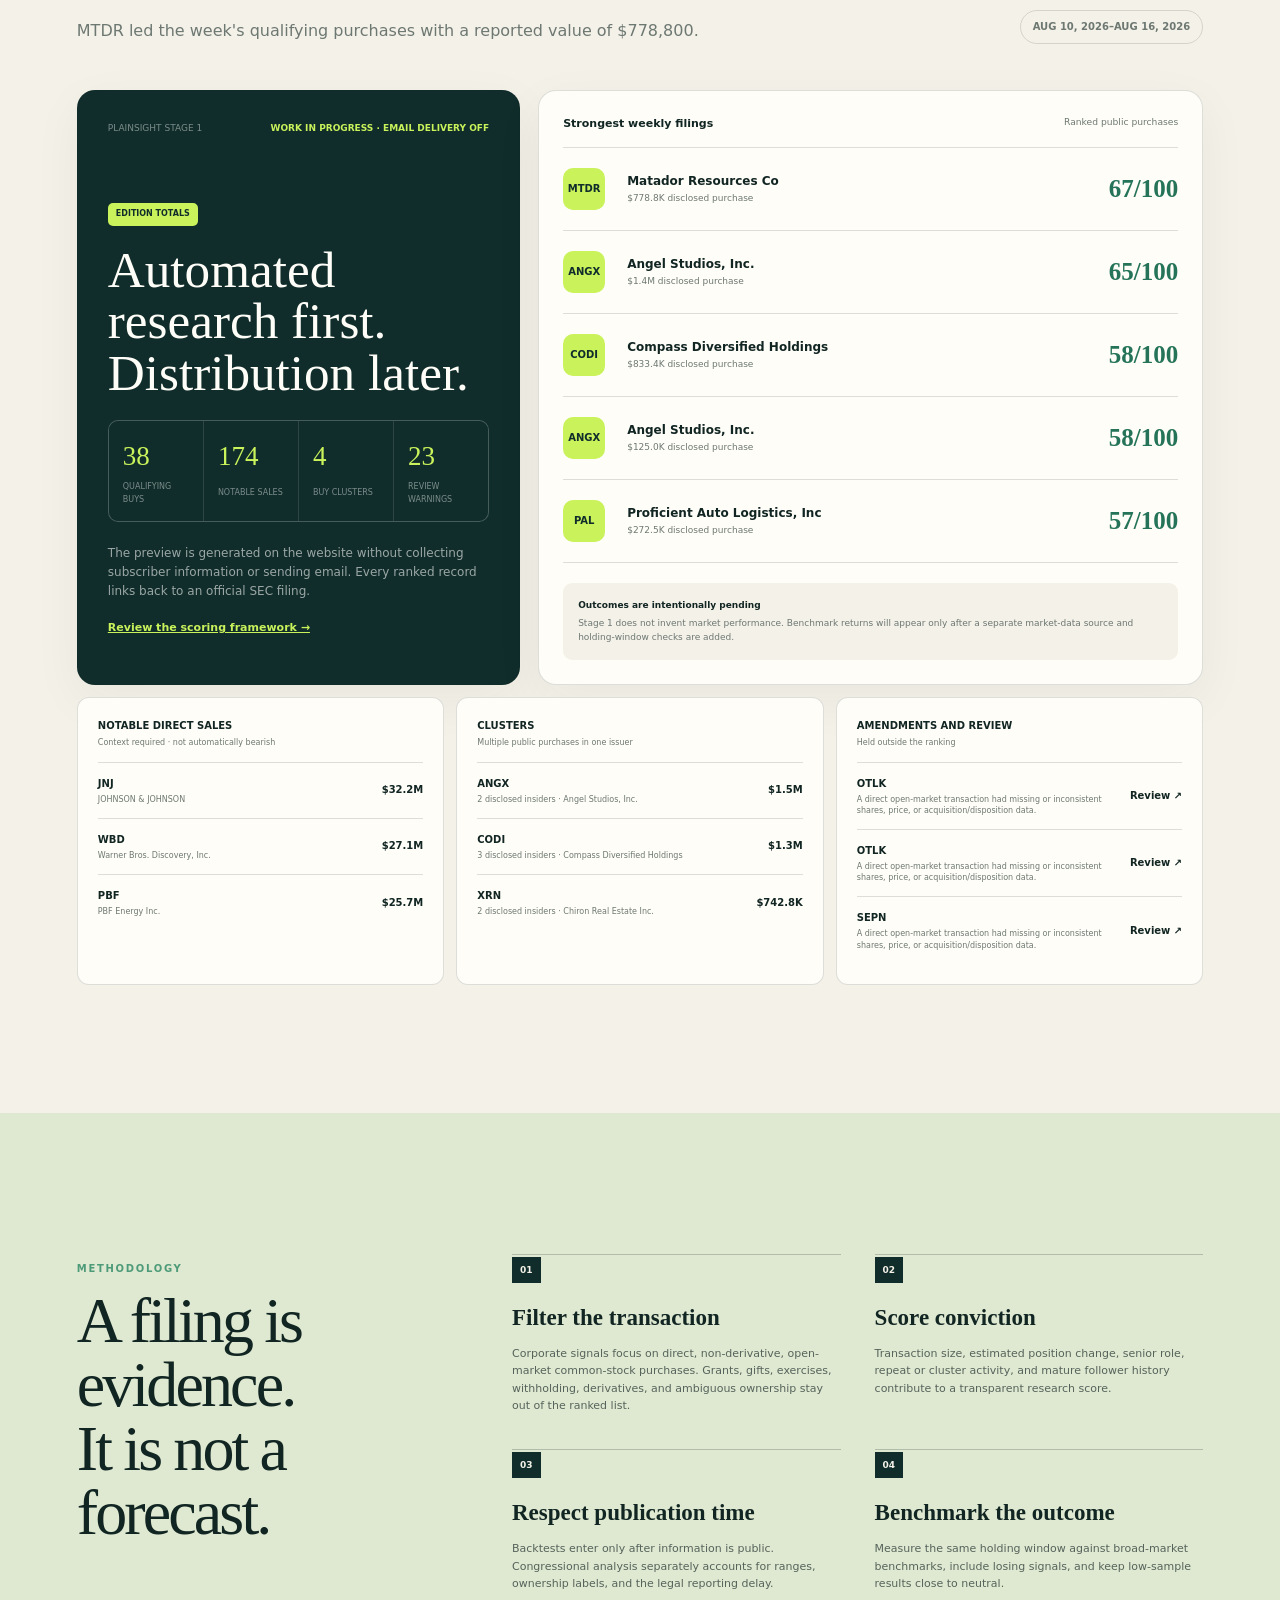
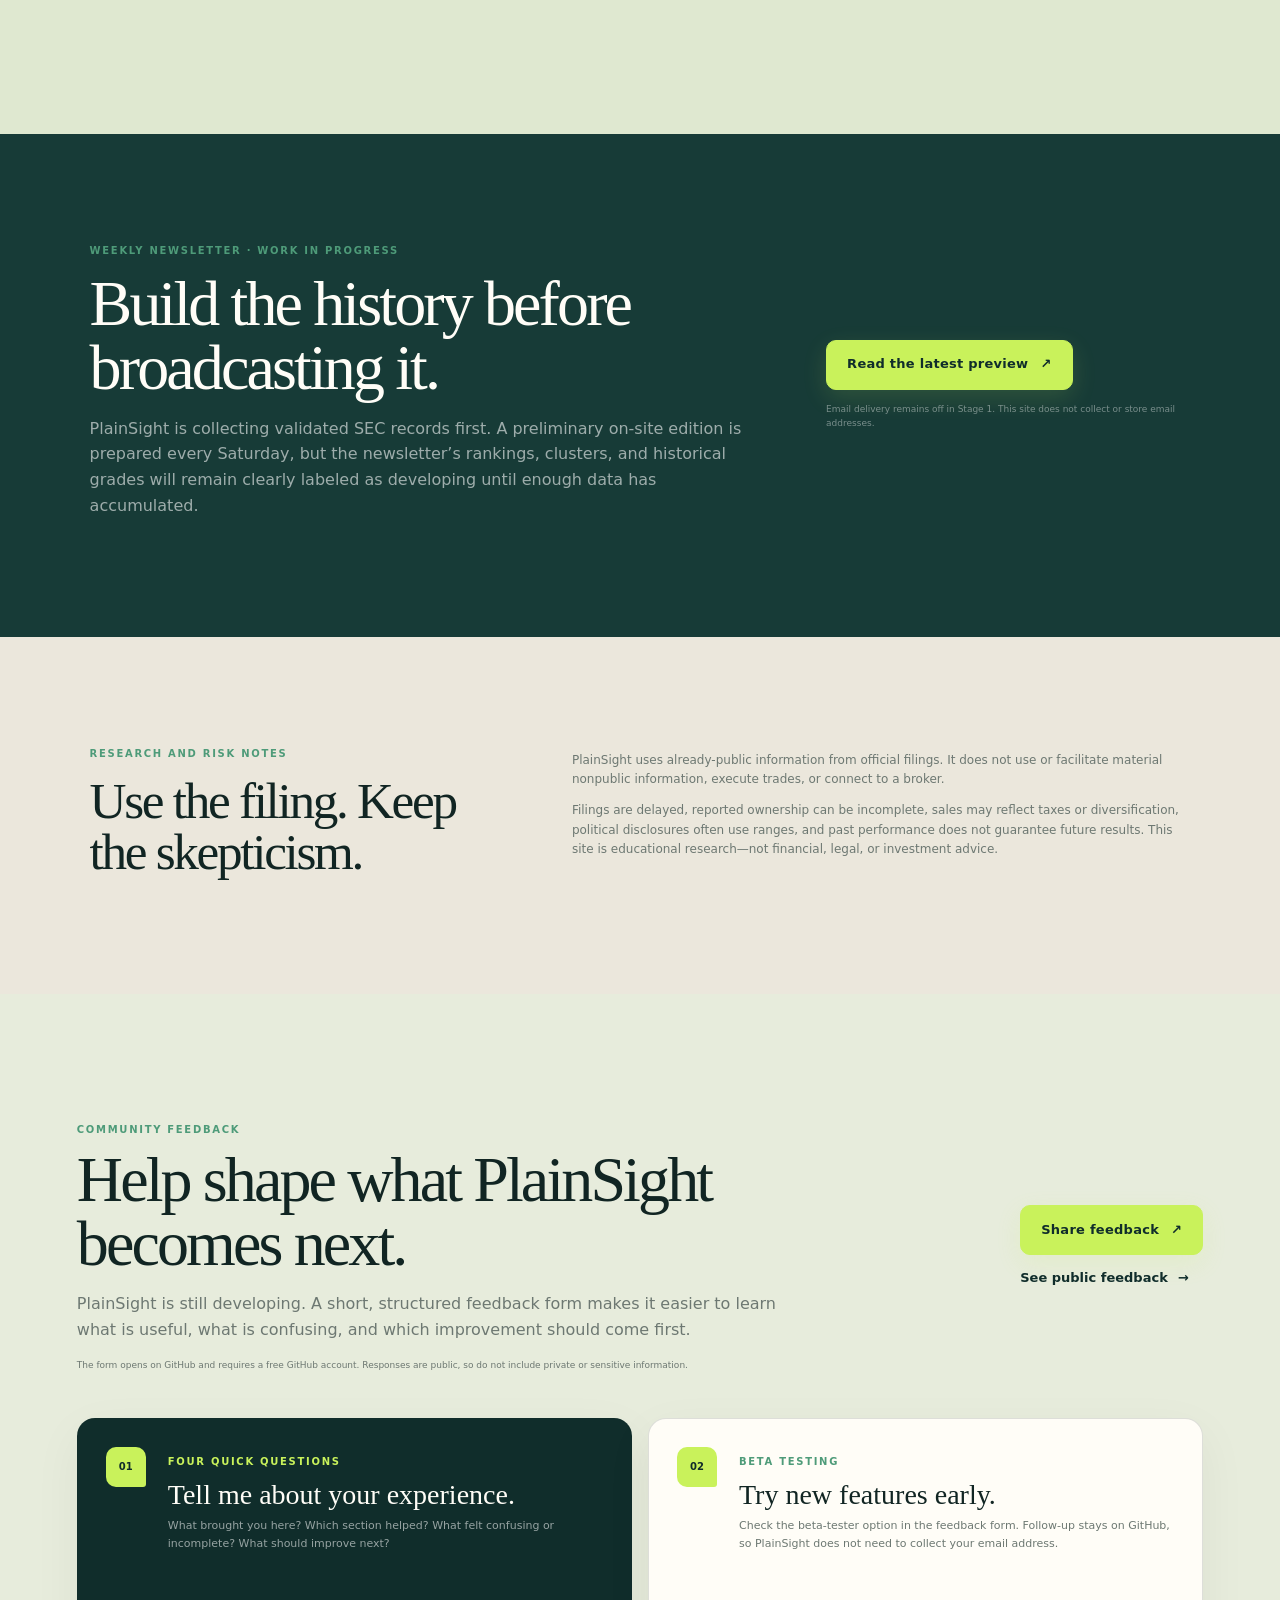
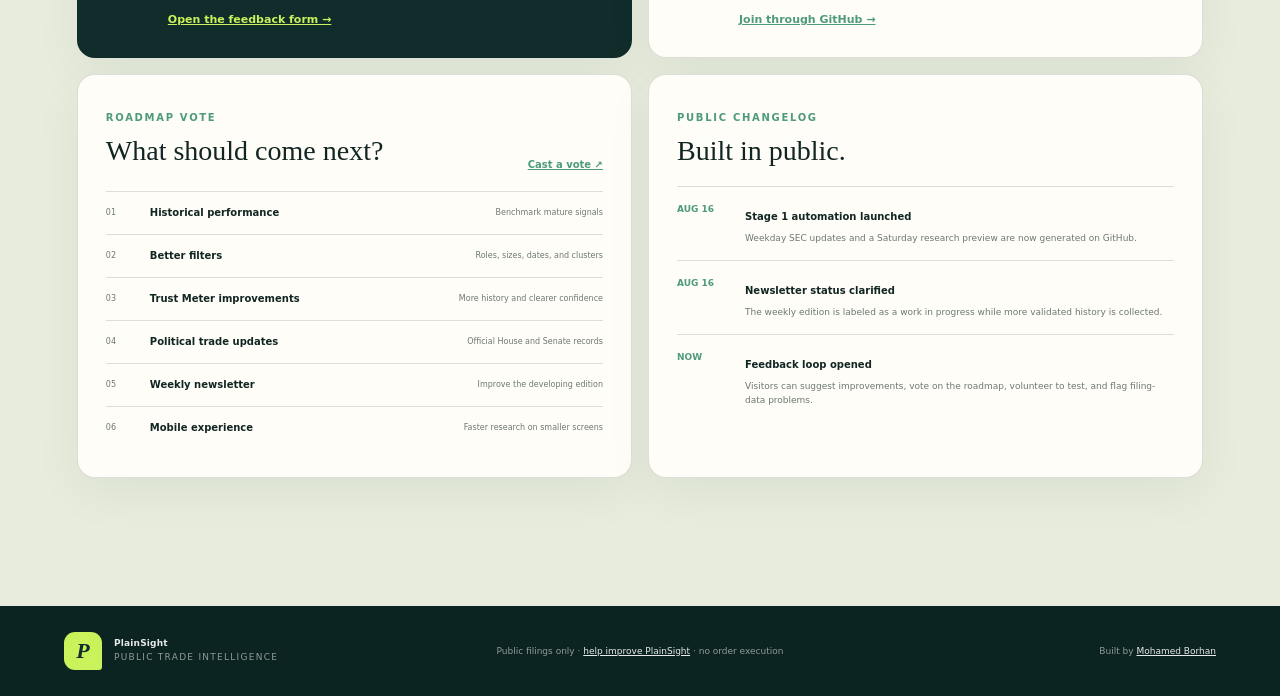
==== commit 2d34341a: "Show complete SEC data ledger" ====
--- a/index.html
+++ b/index.html
@@ -11,7 +11,7 @@
     <link rel="icon" href="assets/favicon.png" type="image/png">
     <link rel="apple-touch-icon" href="assets/apple-touch-icon.png">
     <link rel="canonical" href="https://mohamed-borhan.github.io/plainsight-trades/">
-    <link rel="stylesheet" href="styles.css?v=20260824-2">
+    <link rel="stylesheet" href="styles.css?v=20260908-1">
     <meta property="og:type" content="website">
     <meta property="og:title" content="PlainSight | Public Trade Intelligence">
     <meta property="og:description" content="Public filings, ranked signals, and the context behind every trade.">
@@ -84,11 +84,18 @@
       <section class="section reveal" id="signals">
         <div class="section-heading split-heading">
           <div>
-            <span class="eyebrow">Signal ledger</span>
-            <h2>Strongest disclosed buys</h2>
-            <p id="signal-source-note">Public SEC records with automated nightly updates. Search or filter the ledger, then open a record for its context and caveats.</p>
+            <span class="eyebrow">Complete SEC ledger</span>
+            <h2>Every published PlainSight record.</h2>
+            <p id="signal-source-note">Browse qualifying purchases, notable sales, and records held for review. Search, filter, sort, and open any row for the complete filing context.</p>
           </div>
           <div class="freshness" id="data-freshness"><i></i> Automation starts August 16, 2026</div>
+        </div>
+
+        <div class="ledger-kpis" aria-label="SEC ledger totals">
+          <div><strong id="ledger-total-count">—</strong><span>qualifying transactions</span></div>
+          <div><strong id="ledger-buy-count">—</strong><span>open-market buys</span></div>
+          <div><strong id="ledger-sale-count">—</strong><span>notable sales</span></div>
+          <div><strong id="ledger-review-count">—</strong><span>review warnings</span></div>
         </div>
 
         <div class="workbench">
@@ -96,36 +103,64 @@
             <div class="toolbar">
               <label class="search">
                 <span aria-hidden="true">⌕</span>
-                <input id="signal-search" type="search" placeholder="Search company or insider" autocomplete="off" aria-label="Search company or insider">
+                <input id="signal-search" type="search" placeholder="Search company, ticker, insider, role, or accession" autocomplete="off" aria-label="Search the complete SEC ledger">
               </label>
-              <div class="segmented" aria-label="Filter by five-day move">
-                <button class="active" type="button" data-filter="all">All</button>
-                <button type="button" data-filter="up">Moved up</button>
-                <button type="button" data-filter="down">Moved down</button>
+              <div class="segmented ledger-tabs" aria-label="Filter records by type">
+                <button class="active" type="button" data-filter="all">All <span id="filter-all-count"></span></button>
+                <button type="button" data-filter="buy">Buys <span id="filter-buy-count"></span></button>
+                <button type="button" data-filter="sell">Sales <span id="filter-sale-count"></span></button>
+                <button type="button" data-filter="review">Review <span id="filter-review-count"></span></button>
               </div>
             </div>
-            <div class="table-head" aria-hidden="true"><span>Company / insider</span><span>Trade</span><span>Position</span><span>5-day move</span><span>Strength</span></div>
+            <div class="ledger-controls">
+              <span id="ledger-results" aria-live="polite">Loading the complete ledger…</span>
+              <div>
+                <label for="ledger-sort">Sort</label>
+                <select id="ledger-sort">
+                  <option value="newest">Newest filing</option>
+                  <option value="largest">Largest value</option>
+                  <option value="strength">Highest strength</option>
+                  <option value="position">Largest position change</option>
+                </select>
+                <a href="data/signals.json" download>Download JSON ↗</a>
+              </div>
+            </div>
+            <div class="table-head" aria-hidden="true"><span>Company / insider</span><span>Type / value</span><span>Transaction</span><span>Position change</span><span>Strength</span></div>
             <div id="signal-rows"></div>
-            <div class="empty" id="signal-empty" hidden>No signals match those filters.</div>
+            <div class="empty" id="signal-empty" hidden>No records match those filters.</div>
+            <div class="ledger-pagination" aria-label="Ledger page controls">
+              <button id="ledger-previous" type="button">← Previous</button>
+              <span id="ledger-page">Page 1 of 1</span>
+              <button id="ledger-next" type="button">Next →</button>
+            </div>
           </div>
 
           <aside class="context-panel" id="signal-context" aria-live="polite">
-            <div class="context-top"><span class="ticker-badge" data-field="ticker"></span><span class="filed" data-field="filed"></span></div>
+            <div class="context-top"><span><b class="ticker-badge" data-field="ticker"></b><b class="side-badge" data-field="side"></b></span><span class="filed" data-field="filed"></span></div>
             <h3 data-field="company"></h3>
             <p class="insider-line" data-field="insider"></p>
+            <p class="record-id" data-field="record-id"></p>
             <div class="meter-wrap" data-field="meter-wrap">
               <div class="meter"><div class="meter-core"><span data-field="trust-score"></span><small>/100</small></div></div>
               <div><span class="eyebrow">Signal trust</span><strong data-field="trust-status"></strong></div>
             </div>
             <p class="meter-caption" data-field="trust-caption"></p>
             <div class="context-stats">
-              <div><span>Cash deployed</span><b data-field="value"></b></div>
+              <div><span>Reported value</span><b data-field="value"></b></div>
               <div><span>Reported price</span><b data-field="price"></b></div>
+              <div><span>Shares traded</span><b data-field="shares"></b></div>
               <div><span>Shares after</span><b data-field="shares-after"></b></div>
+              <div><span>Position change</span><b data-field="position-change"></b></div>
               <div><span>Signal strength</span><b data-field="strength"></b></div>
             </div>
-            <div class="explain good"><span>Why it stands out</span><p data-field="context"></p></div>
-            <div class="explain watch"><span>What could weaken it</span><p data-field="caveat"></p></div>
+            <dl class="record-meta">
+              <div><dt>Transaction date</dt><dd data-field="transaction-date"></dd></div>
+              <div><dt>Security</dt><dd data-field="security"></dd></div>
+              <div><dt>Ownership</dt><dd data-field="ownership"></dd></div>
+              <div><dt>Data status</dt><dd data-field="data-status"></dd></div>
+            </dl>
+            <div class="explain good"><span data-field="context-label">What the filing shows</span><p data-field="context"></p></div>
+            <div class="explain watch"><span data-field="caveat-label">How to read it</span><p data-field="caveat"></p></div>
             <div class="context-links">
               <a class="source-link" data-field="source" target="_blank" rel="noreferrer">Open official SEC filing <span aria-hidden="true">↗</span></a>
               <a class="report-link" data-field="report" target="_blank" rel="noreferrer">Report a data issue <span aria-hidden="true">↗</span></a>
@@ -350,6 +385,6 @@
       <span>Built by <a href="https://mohamed-borhan.github.io/">Mohamed Borhan</a></span>
     </footer>
 
-    <script src="script.js?v=20260824-2" defer></script>
+    <script src="script.js?v=20260908-1" defer></script>
   </body>
 </html>
--- a/styles.css
+++ b/styles.css
@@ -264,6 +264,20 @@
   text-transform: uppercase;
 }
 
+.ledger-kpis {
+  display: grid;
+  grid-template-columns: repeat(4, 1fr);
+  gap: 1px;
+  margin-bottom: 18px;
+  overflow: hidden;
+  color: var(--white);
+  background: rgba(255,255,255,.12);
+  border-radius: 14px;
+}
+.ledger-kpis div { display: grid; gap: 5px; padding: 20px 22px; background: var(--deep); }
+.ledger-kpis strong { color: var(--lime); font-family: var(--serif); font-size: 30px; font-weight: 400; line-height: 1; }
+.ledger-kpis span { color: rgba(255,255,255,.5); font-size: 8px; font-weight: 800; letter-spacing: .08em; text-transform: uppercase; }
+
 .workbench {
   display: grid;
   grid-template-columns: minmax(0, 1.75fr) minmax(320px, .75fr);
@@ -276,13 +290,14 @@
   border-radius: 18px;
   box-shadow: 0 15px 50px rgba(17,37,35,.05);
 }
-.toolbar { display: flex; justify-content: space-between; gap: 16px; padding: 17px; border-bottom: 1px solid var(--line); }
+.toolbar { display: flex; flex-wrap: wrap; justify-content: space-between; gap: 12px 16px; padding: 17px; border-bottom: 1px solid var(--line); }
 .search {
   display: flex;
   align-items: center;
   gap: 9px;
   flex: 1;
-  max-width: 400px;
+  min-width: 260px;
+  max-width: 460px;
   padding: 0 12px;
   background: var(--paper);
   border: 1px solid transparent;
@@ -293,6 +308,12 @@
 .segmented { display: flex; padding: 3px; background: var(--paper); border-radius: 8px; }
 .segmented button { padding: 7px 10px; background: transparent; border: 0; border-radius: 6px; color: var(--muted); cursor: pointer; font-size: 10px; font-weight: 800; }
 .segmented button.active { color: var(--white); background: var(--deep); }
+.ledger-tabs button span { margin-left: 3px; opacity: .62; font-size: 8px; }
+.ledger-controls { display: flex; justify-content: space-between; gap: 14px; align-items: center; padding: 11px 17px; color: var(--muted); background: #faf8f2; border-bottom: 1px solid var(--line); font-size: 9px; }
+.ledger-controls > div { display: flex; gap: 8px; align-items: center; }
+.ledger-controls label { font-weight: 900; letter-spacing: .06em; text-transform: uppercase; }
+.ledger-controls select { padding: 6px 28px 6px 8px; color: var(--ink); background: var(--white); border: 1px solid var(--line); border-radius: 6px; font: inherit; }
+.ledger-controls a { color: var(--green); font-weight: 900; text-decoration: none; white-space: nowrap; }
 .table-head, .signal-row {
   display: grid;
   grid-template-columns: minmax(210px, 1.8fr) .75fr .72fr .76fr 54px;
@@ -304,6 +325,8 @@
 .signal-row:last-child { border-bottom: 0; }
 .signal-row:hover { background: #fbfaf5; }
 .signal-row.selected { background: rgba(201,242,91,.12); box-shadow: inset 3px 0 var(--green); }
+.signal-row.signal-review { background: rgba(208,166,75,.045); }
+.signal-row.signal-review.selected { background: rgba(208,166,75,.12); box-shadow: inset 3px 0 #d0a64b; }
 .signal-row > span:not(.company-cell) { display: grid; }
 .signal-row b { font-size: 11px; }
 .signal-row small { color: var(--muted); font-size: 9px; }
@@ -327,14 +350,31 @@
 .negative { color: var(--red) !important; }
 .pending { color: var(--muted) !important; }
 .score-chip { display: grid !important; width: 31px; height: 31px; place-items: center; color: var(--deep); background: var(--lime); border-radius: 50%; font-size: 10px; font-weight: 900; }
+.score-chip.score-muted { color: var(--muted); background: var(--paper-2); }
+.side-text { font-size: 9px !important; font-weight: 900; letter-spacing: .06em; text-transform: uppercase; }
+.side-text.side-buy { color: #25745a; }
+.side-text.side-sell { color: var(--red); }
+.side-text.side-review { color: #997528; }
 .empty { padding: 40px 20px; color: var(--muted); text-align: center; }
+.ledger-pagination { display: grid; grid-template-columns: 1fr auto 1fr; gap: 12px; align-items: center; padding: 14px 17px; border-top: 1px solid var(--line); }
+.ledger-pagination span { color: var(--muted); font-size: 9px; font-weight: 800; text-align: center; text-transform: uppercase; }
+.ledger-pagination button { justify-self: start; padding: 8px 11px; color: var(--deep); background: var(--paper); border: 1px solid var(--line); border-radius: 7px; cursor: pointer; font-size: 9px; font-weight: 900; }
+.ledger-pagination button:last-child { justify-self: end; }
+.ledger-pagination button:hover:not(:disabled) { color: var(--white); background: var(--deep); }
+.ledger-pagination button:disabled { cursor: not-allowed; opacity: .38; }
 
 .context-panel { position: sticky; top: 96px; padding: 24px; overflow: hidden; }
 .context-top { display: flex; justify-content: space-between; align-items: center; }
+.context-top > span:first-child { display: flex; gap: 6px; align-items: center; }
 .ticker-badge { padding: 5px 8px; color: var(--deep); background: var(--lime); border-radius: 6px; font-size: 10px; font-weight: 900; }
+.side-badge { padding: 5px 8px; border-radius: 6px; font-size: 8px; font-weight: 900; letter-spacing: .06em; text-transform: uppercase; }
+.side-badge.side-buy { color: #175b45; background: rgba(78,155,121,.16); }
+.side-badge.side-sell { color: #9b3d37; background: rgba(180,78,70,.12); }
+.side-badge.side-review { color: #765917; background: rgba(208,166,75,.18); }
 .filed { color: var(--muted); font-size: 9px; text-transform: uppercase; }
 .context-panel h3 { margin: 18px 0 0; font-family: var(--serif); font-size: 36px; line-height: 1; }
-.insider-line { margin: 7px 0 20px; color: var(--muted); font-size: 11px; }
+.insider-line { margin: 7px 0 3px; color: var(--muted); font-size: 11px; }
+.record-id { margin: 0 0 20px; overflow-wrap: anywhere; color: #8a928e; font-size: 8px; letter-spacing: .04em; text-transform: uppercase; }
 .meter-wrap { display: flex; align-items: center; gap: 15px; }
 .meter {
   --score: 65;
@@ -361,6 +401,10 @@
 .context-stats div:nth-child(n+3) { border-top: 1px solid var(--line); }
 .context-stats span, .explain span { color: var(--muted); font-size: 8px; font-weight: 900; letter-spacing: .08em; text-transform: uppercase; }
 .context-stats b { font-size: 13px; }
+.record-meta { display: grid; gap: 0; margin: 16px 0 0; border-top: 1px solid var(--line); }
+.record-meta div { display: grid; grid-template-columns: .8fr 1.2fr; gap: 10px; padding: 8px 0; border-bottom: 1px solid var(--line); }
+.record-meta dt { color: var(--muted); font-size: 8px; font-weight: 900; letter-spacing: .06em; text-transform: uppercase; }
+.record-meta dd { margin: 0; overflow-wrap: anywhere; font-size: 9px; text-align: right; }
 .explain { margin-top: 15px; padding: 12px 14px; border-left: 3px solid var(--green); border-radius: 0 8px 8px 0; background: rgba(78,155,121,.08); }
 .explain.watch { border-left-color: #d0a64b; background: rgba(208,166,75,.08); }
 .explain p { margin: 4px 0 0; color: #53605a; font-size: 10px; line-height: 1.55; }
@@ -543,8 +587,8 @@
   .hero { grid-template-columns: 1fr .55fr; gap: 45px; padding-inline: 45px; }
   .workbench { grid-template-columns: 1fr; }
   .context-panel { position: relative; top: 0; display: grid; grid-template-columns: .7fr 1.3fr; column-gap: 24px; }
-  .context-top, .context-panel h3, .insider-line, .meter-wrap, .meter-caption { grid-column: 1; }
-  .context-stats, .explain, .context-links { grid-column: 2; }
+  .context-top, .context-panel h3, .insider-line, .record-id, .meter-wrap, .meter-caption { grid-column: 1; }
+  .context-stats, .record-meta, .explain, .context-links { grid-column: 2; }
   .context-stats { grid-row: 1 / span 4; margin: 0; }
   .congress-grid, .trust-layout { grid-template-columns: 1fr; }
   .political-score-card { display: grid; grid-template-columns: 1fr 1fr; gap: 18px 30px; }
@@ -561,8 +605,13 @@
   .split-heading, .method-inner, .newsletter, .risk-note, .edition-grid, .edition-details, .feedback-intro, .feedback-grid { grid-template-columns: 1fr; }
   .split-heading { align-items: start; }
   .freshness, .delay-chip, .method-chip { justify-self: start; }
+  .ledger-kpis { grid-template-columns: 1fr 1fr; }
   .toolbar { align-items: stretch; flex-direction: column; }
   .search { max-width: none; }
+  .ledger-tabs { width: 100%; }
+  .ledger-tabs button { flex: 1; }
+  .ledger-controls { align-items: flex-start; flex-direction: column; }
+  .ledger-controls > div { width: 100%; flex-wrap: wrap; }
   .table-head { display: none; }
   .signal-row { grid-template-columns: minmax(165px, 1.5fr) .7fr 42px; }
   .signal-row > span:nth-child(3), .signal-row > span:nth-child(4) { display: none; }
@@ -591,6 +640,8 @@
   .hero-number { font-size: 80px; }
   .section { padding-inline: 16px; }
   .segmented button { flex: 1; }
+  .ledger-tabs { display: grid; grid-template-columns: 1fr 1fr; }
+  .ledger-controls select { flex: 1; }
   .company-cell > i { display: none; }
   .signal-row { grid-template-columns: minmax(135px,1.5fr) .7fr 38px; padding-inline: 13px; }
   .signal-row b { font-size: 10px; }
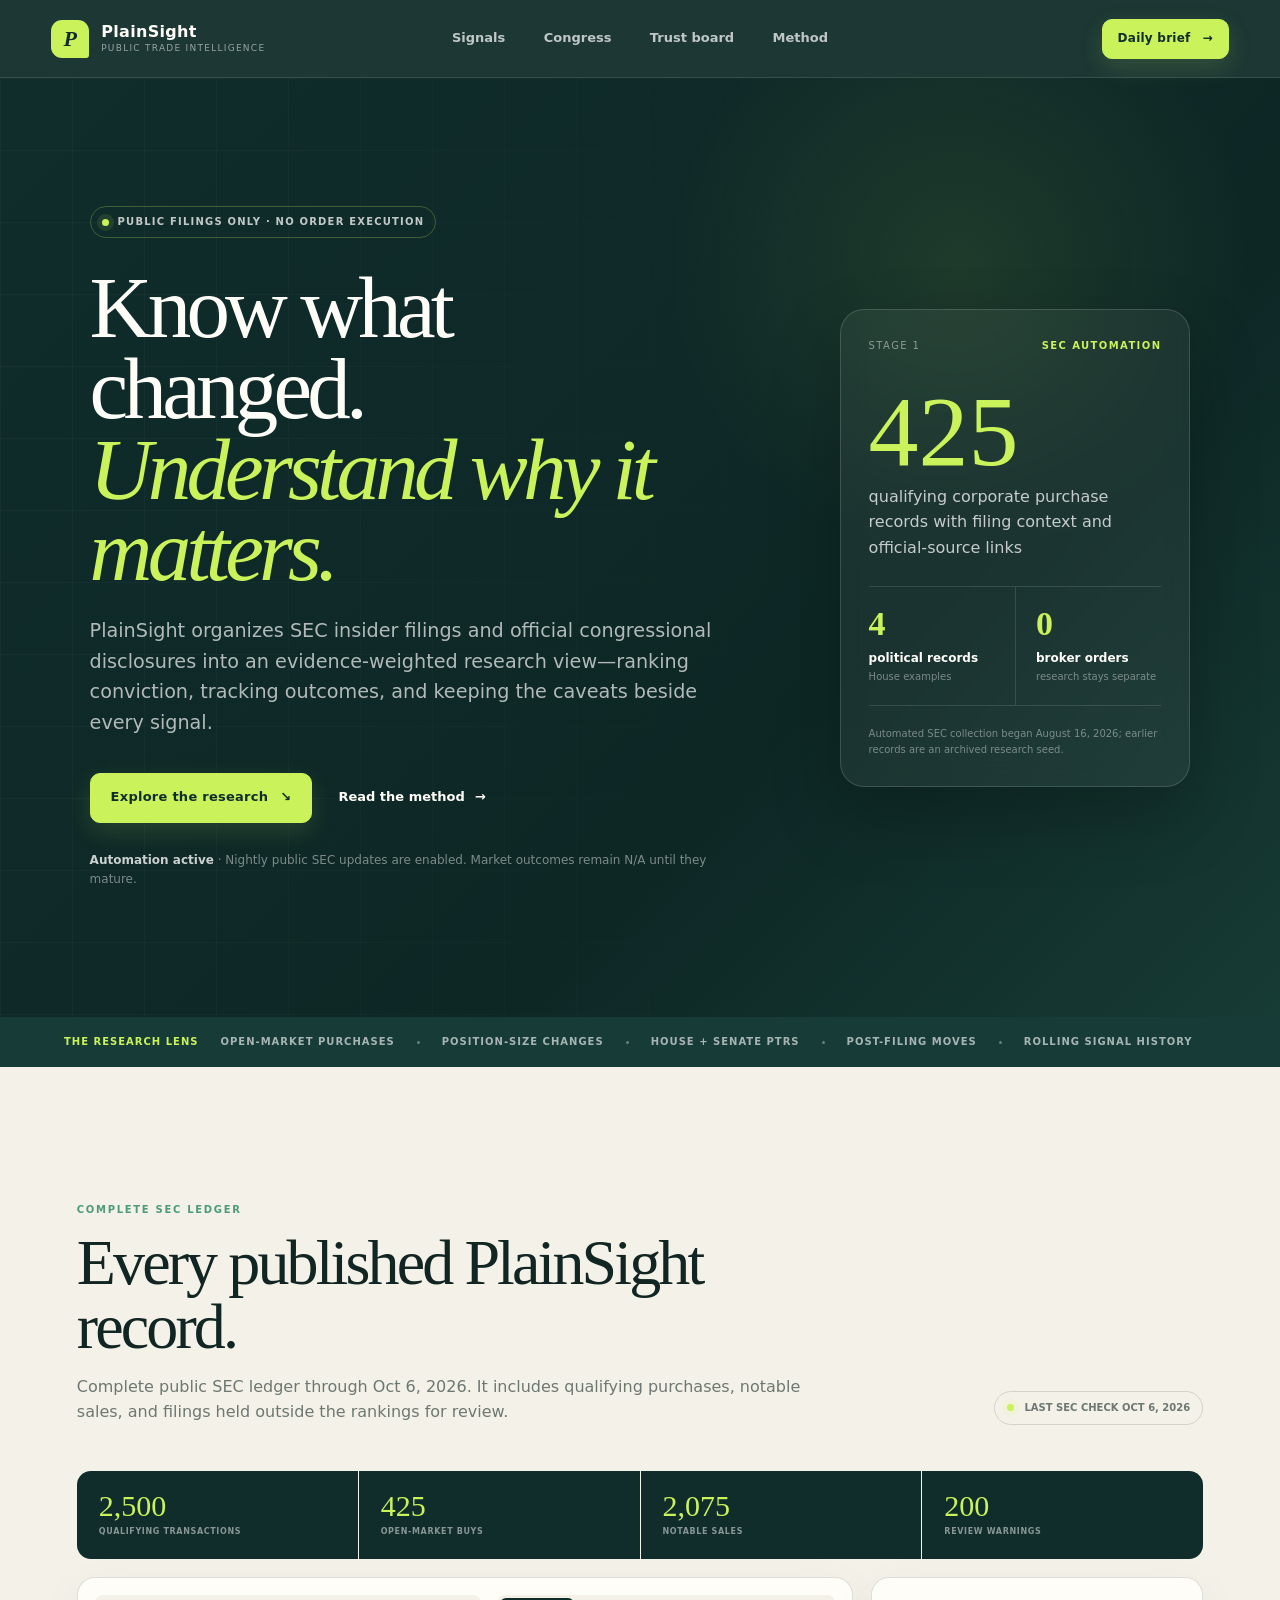
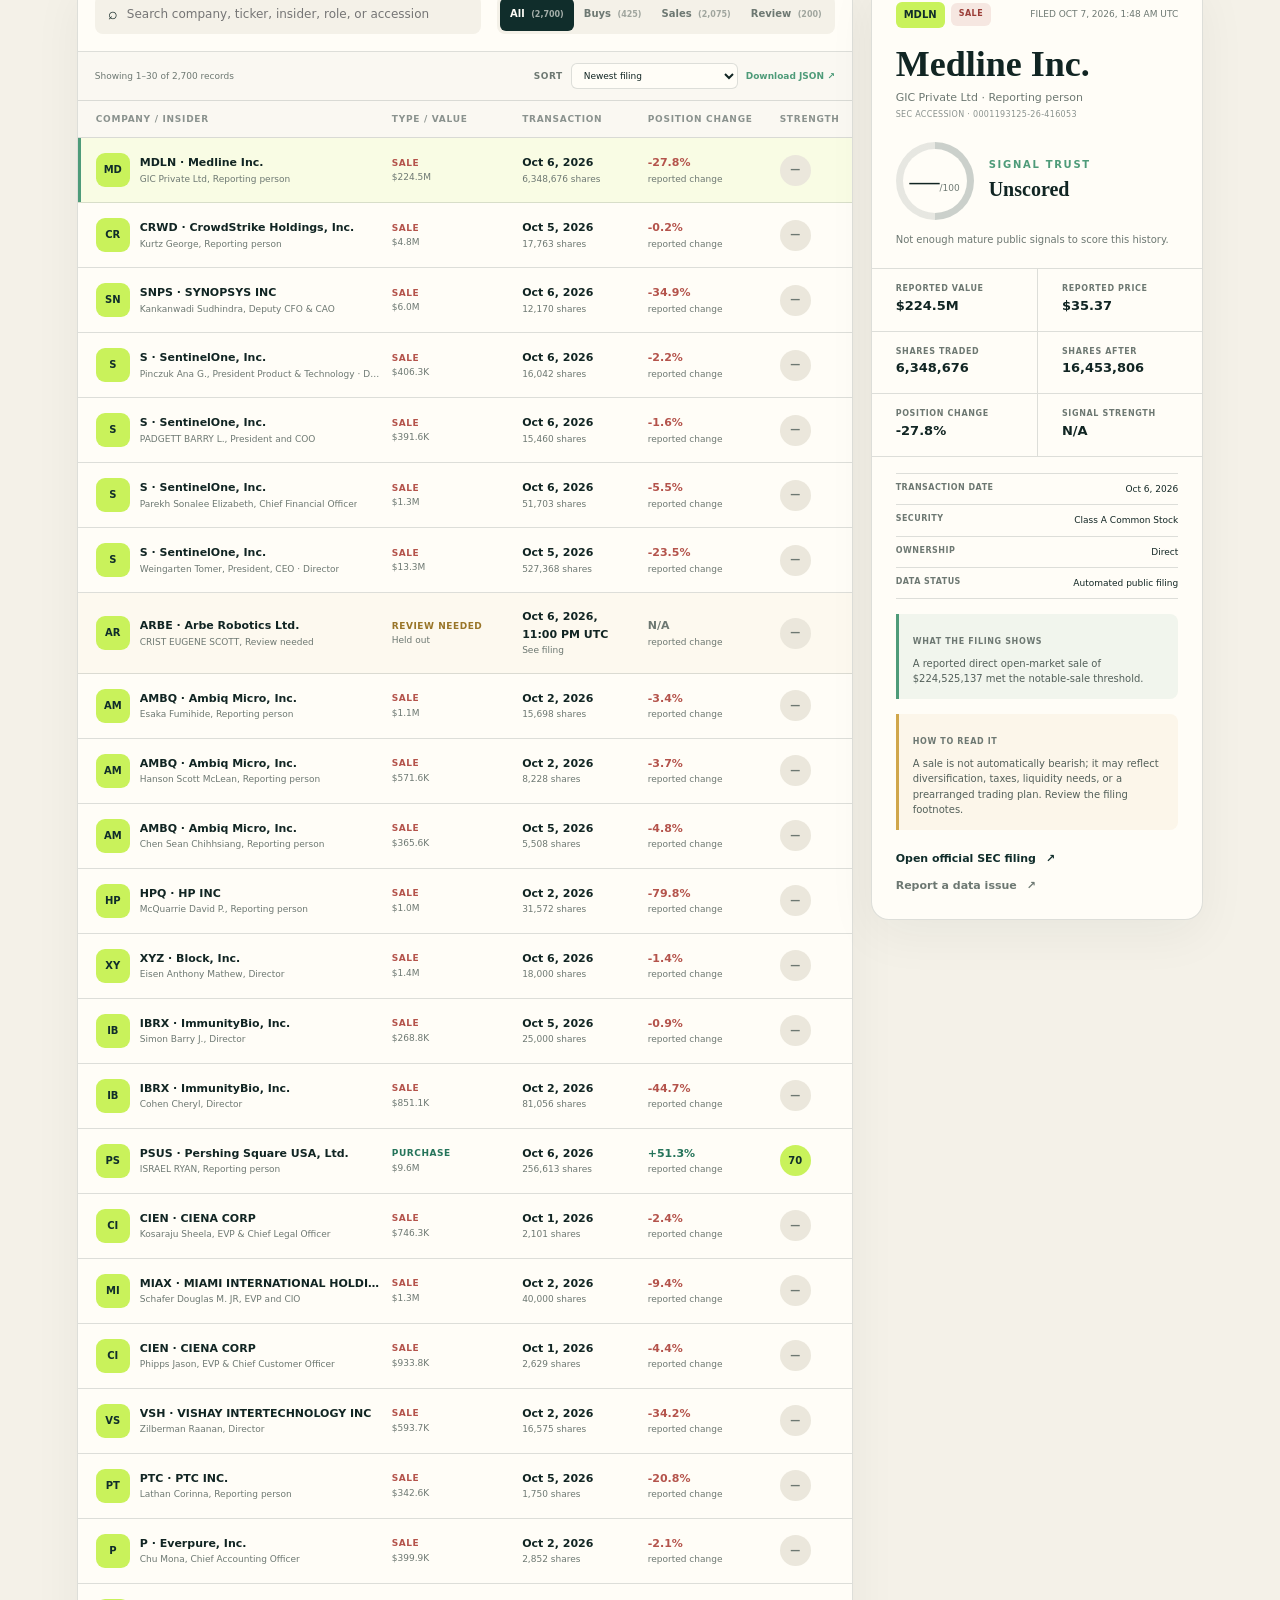
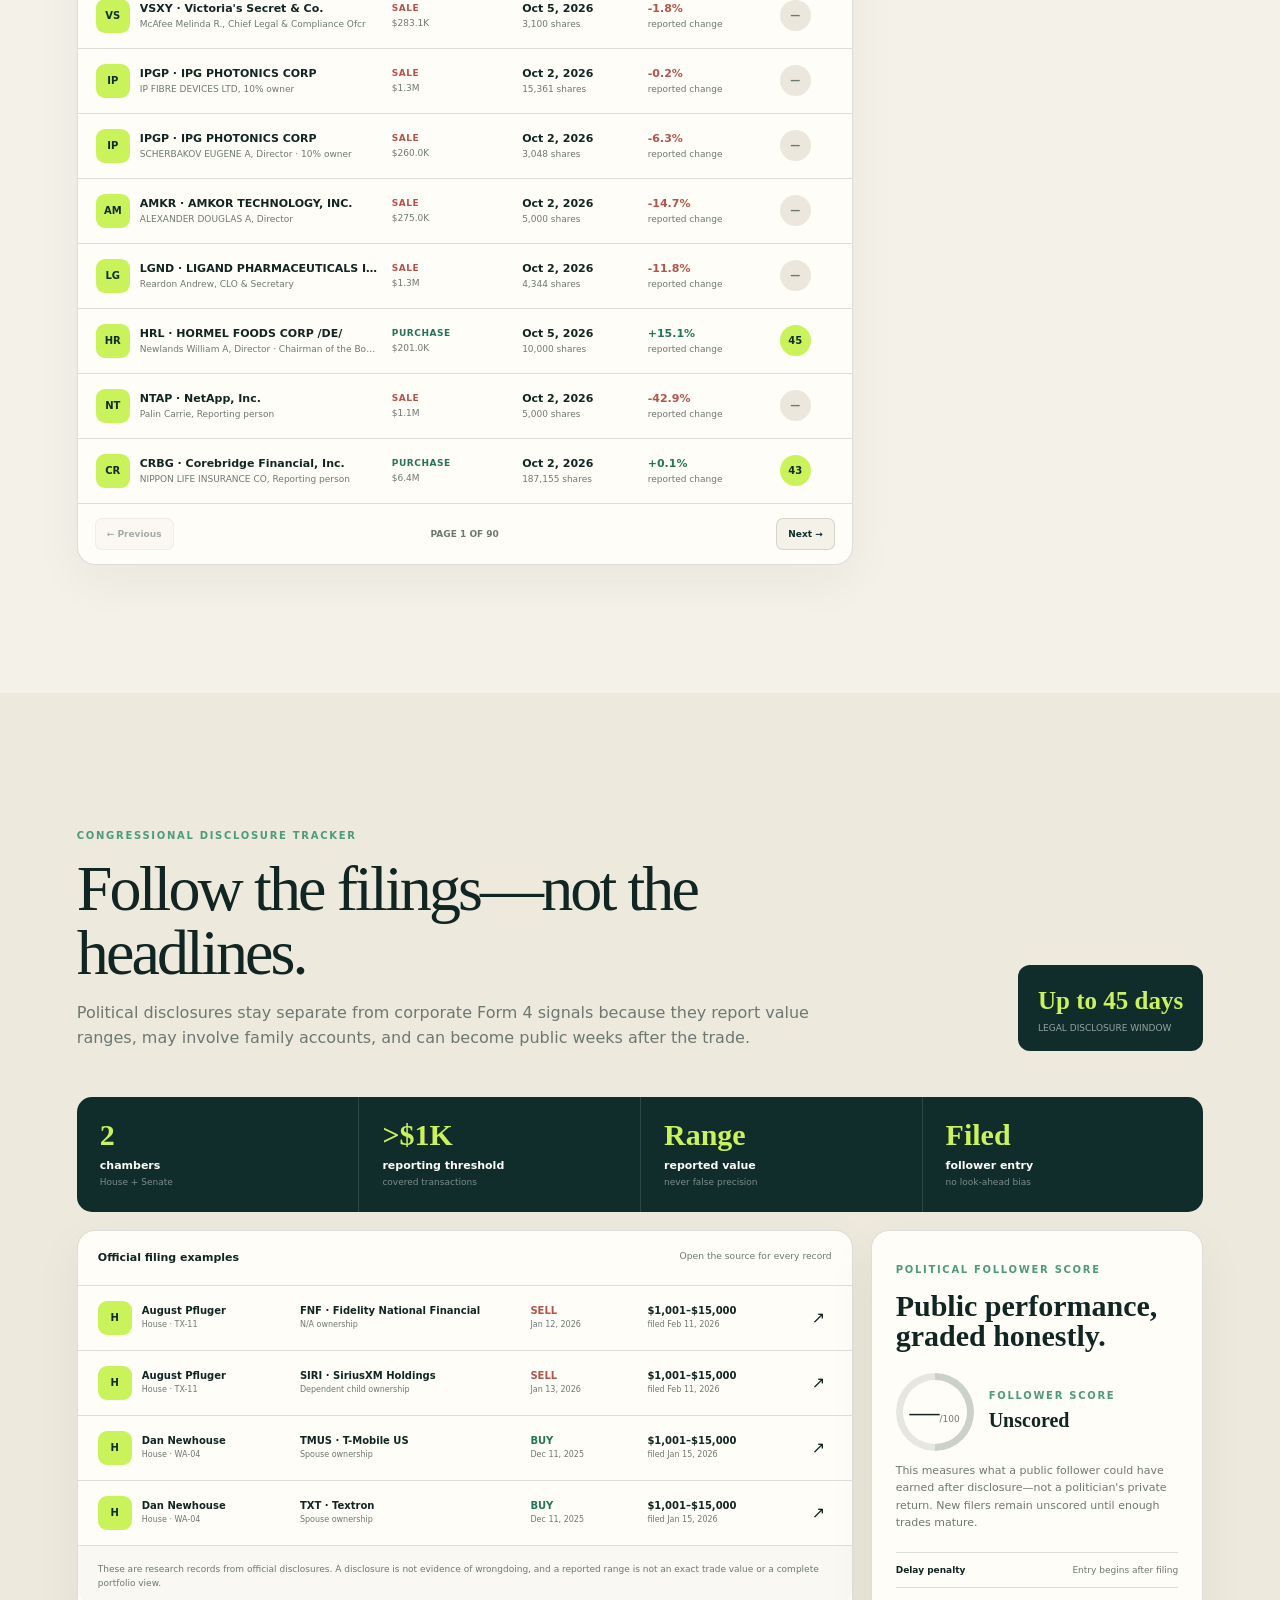
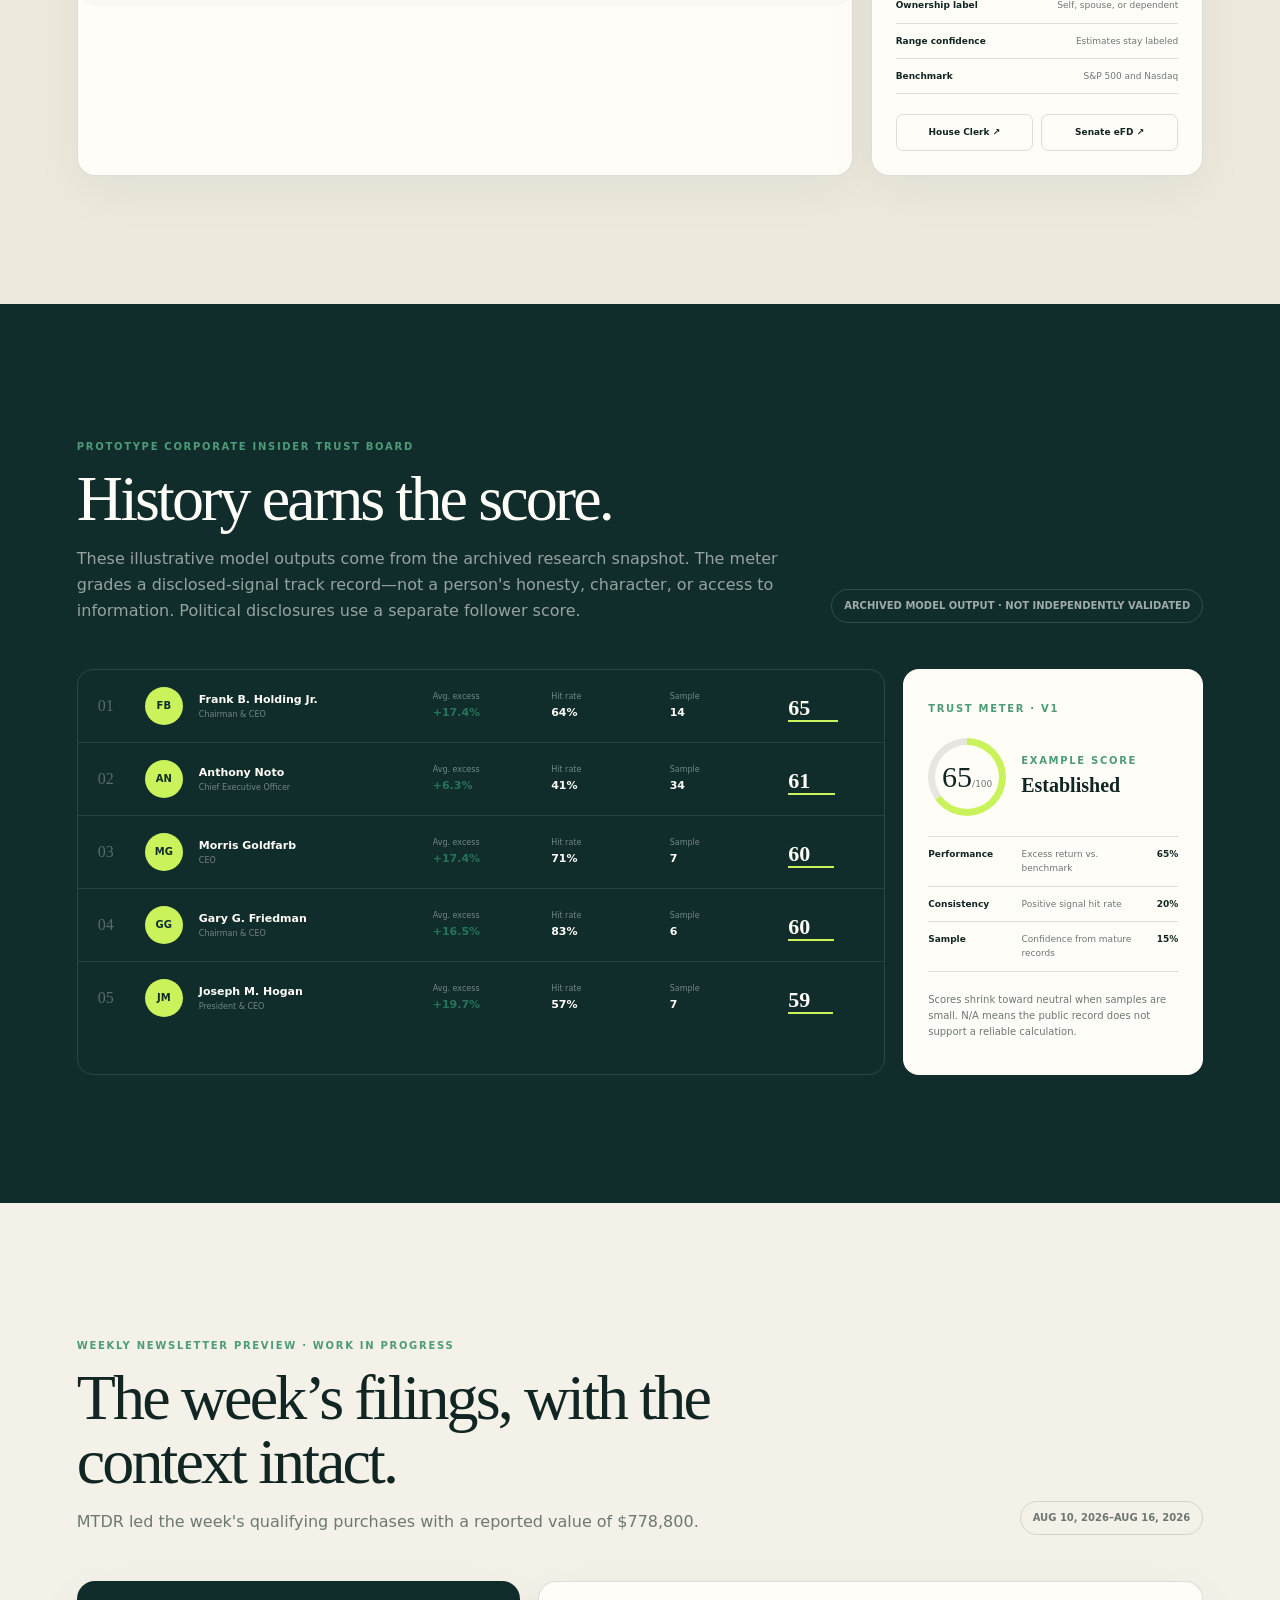
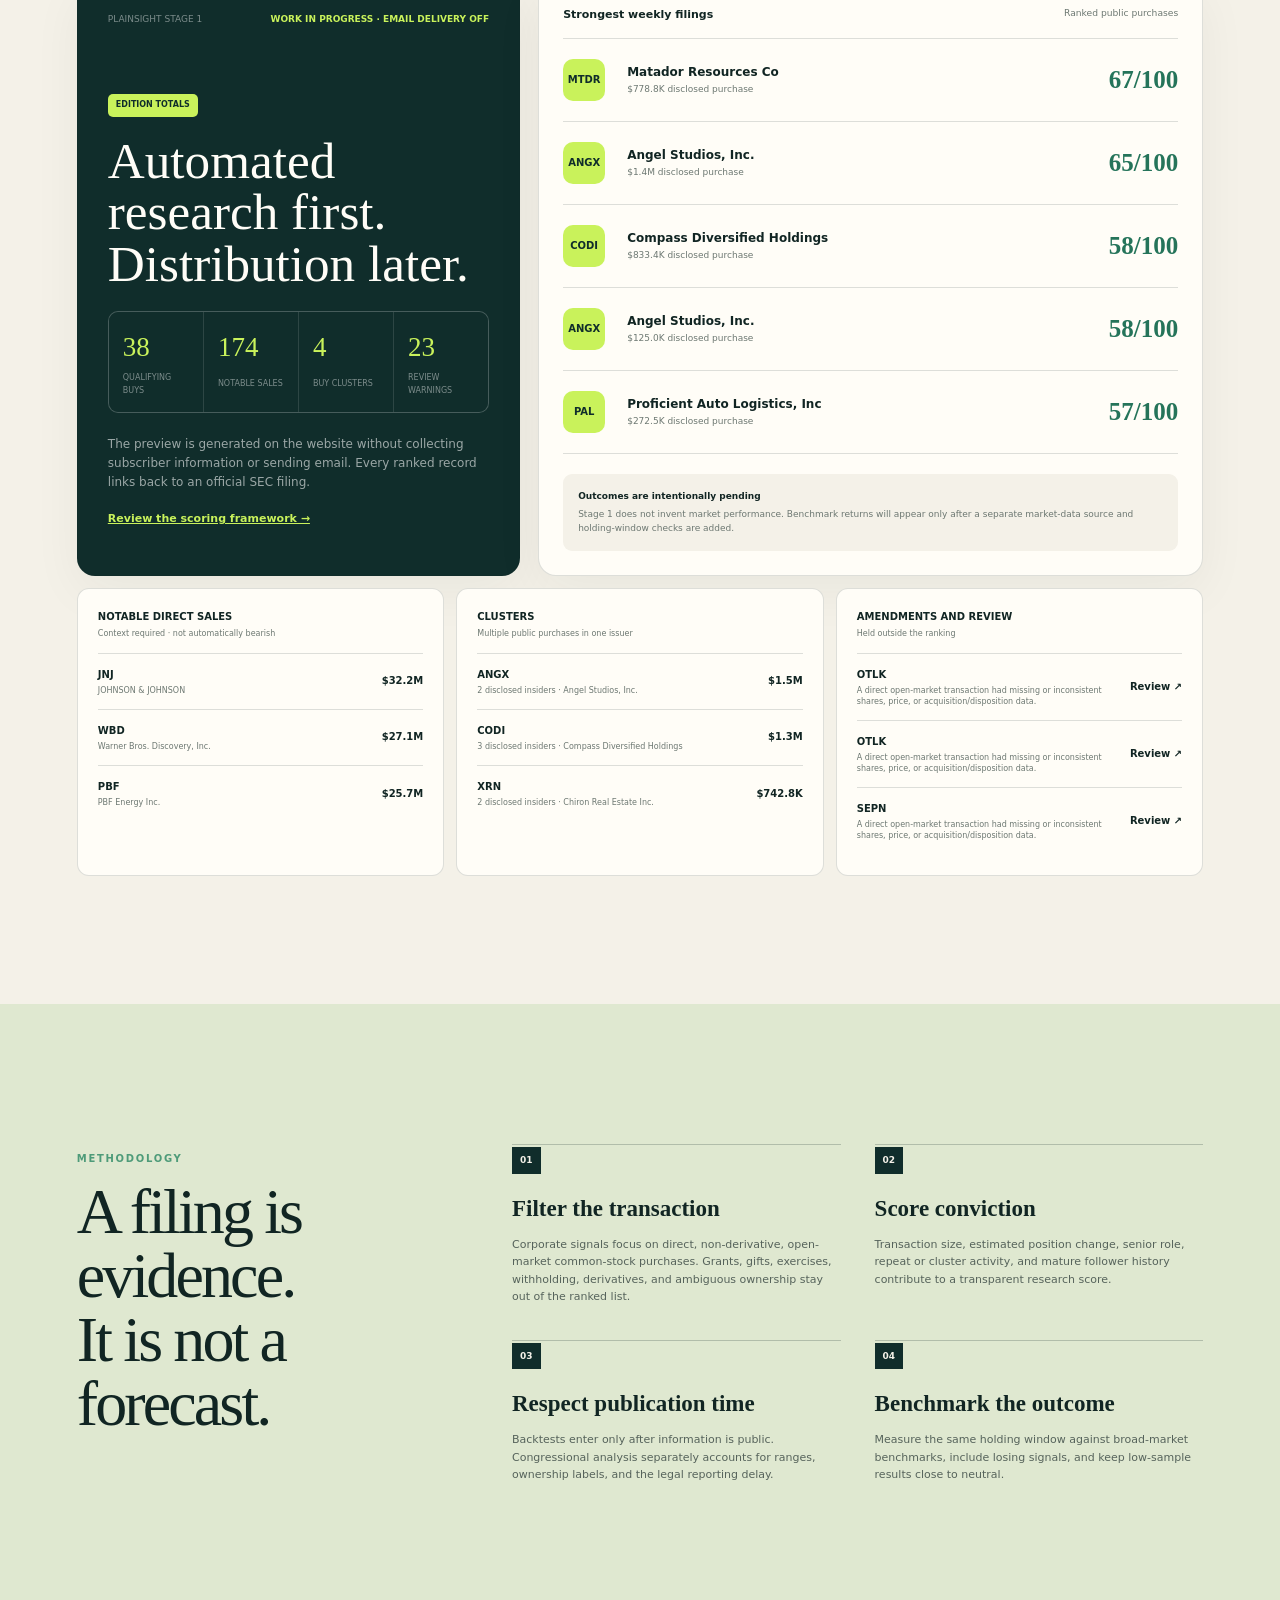
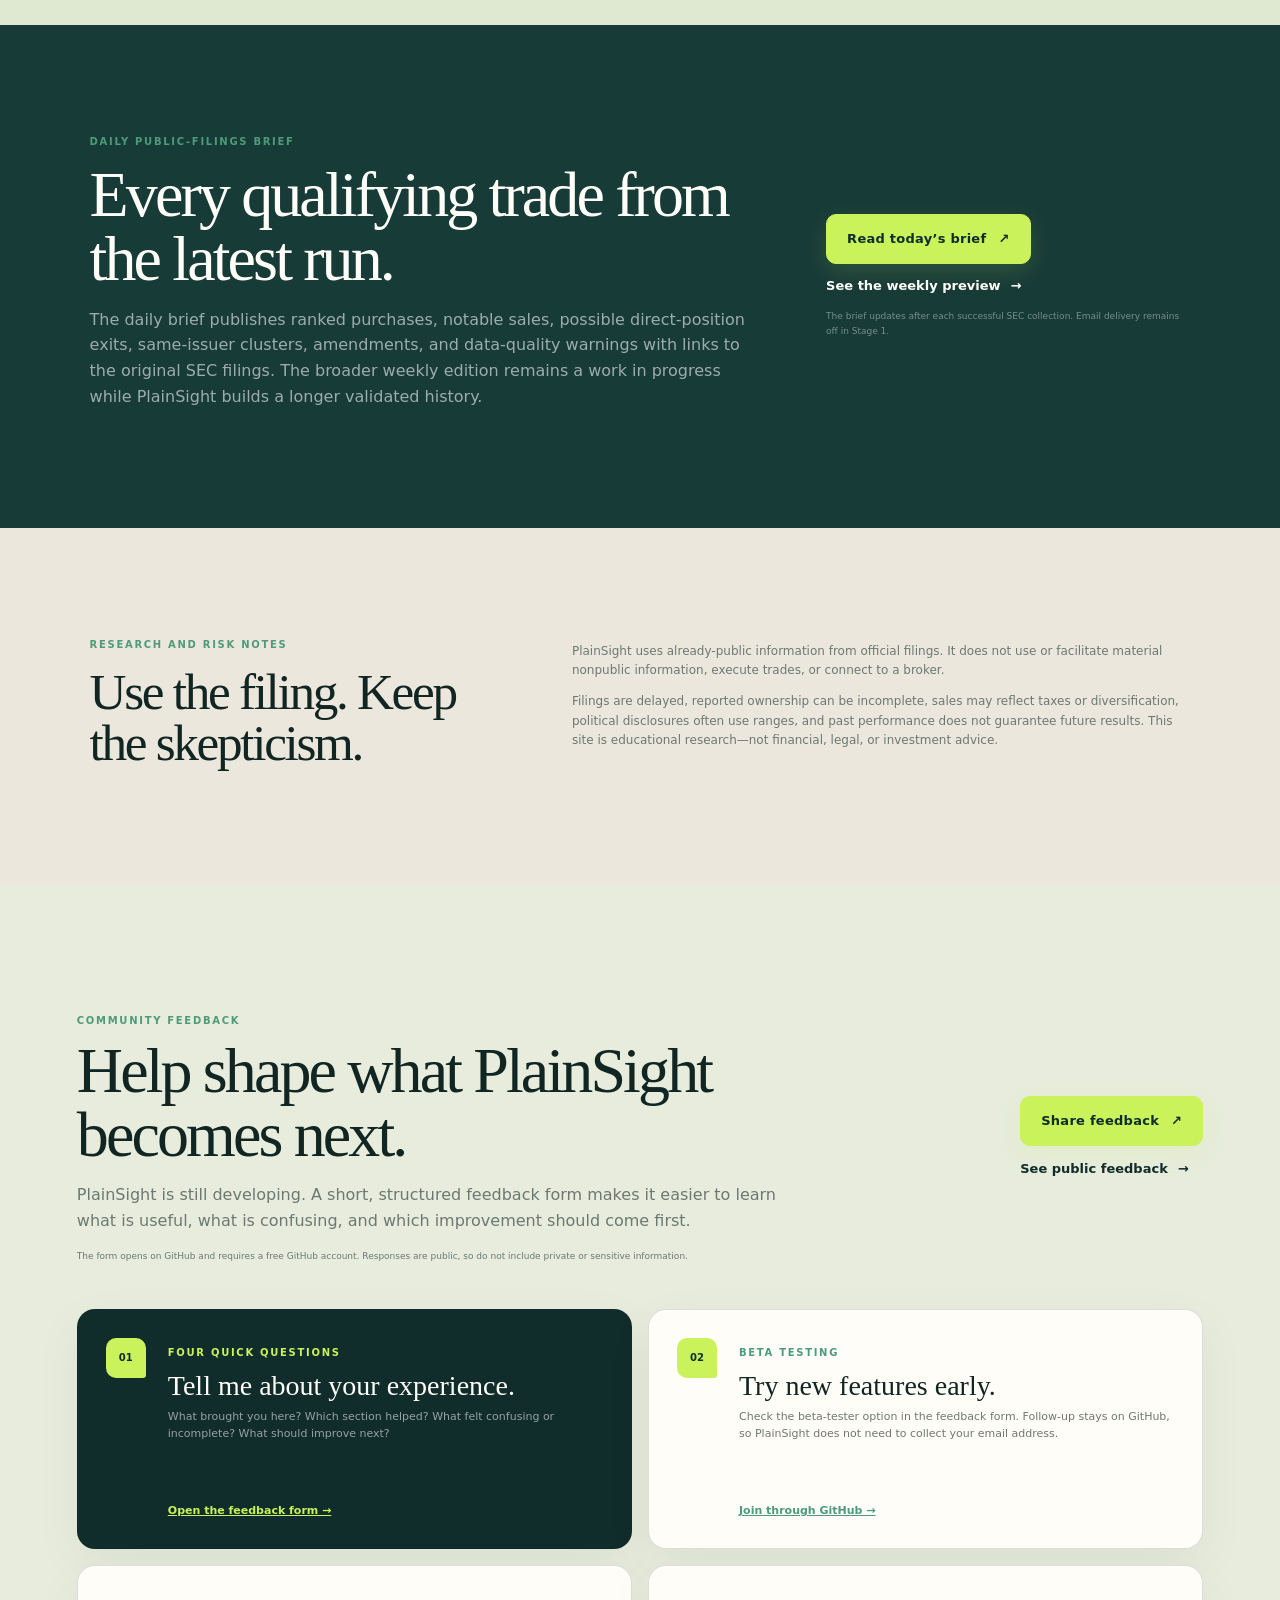
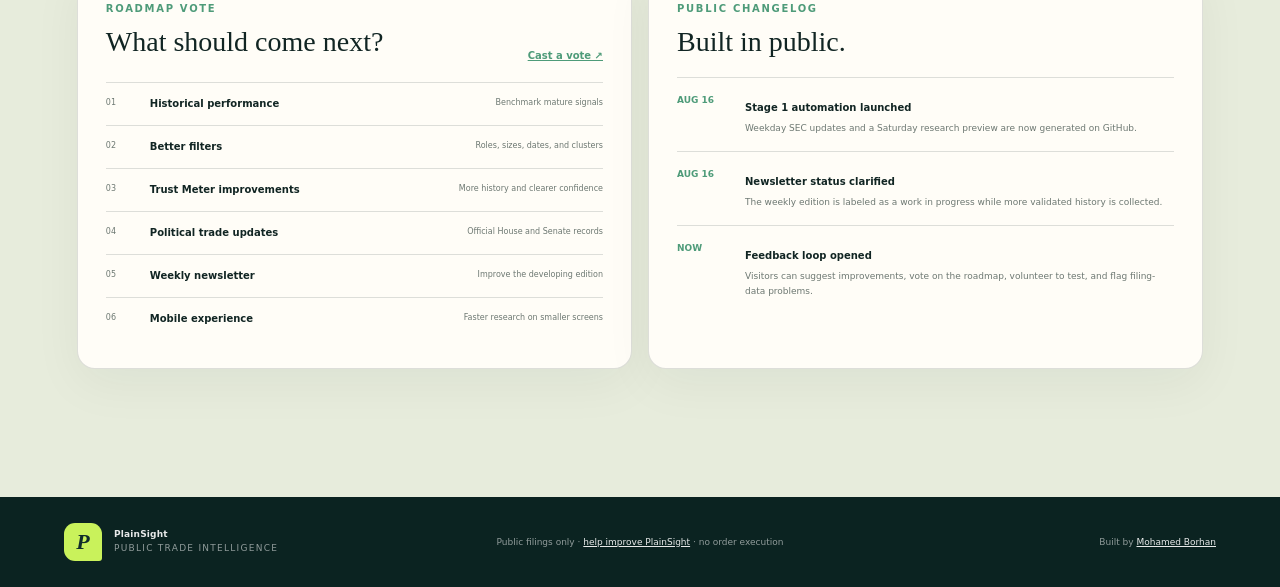
==== commit 97d95606: "Add automated daily SEC brief" ====
--- a/index.html
+++ b/index.html
@@ -11,7 +11,7 @@
     <link rel="icon" href="assets/favicon.png" type="image/png">
     <link rel="apple-touch-icon" href="assets/apple-touch-icon.png">
     <link rel="canonical" href="https://mohamed-borhan.github.io/plainsight-trades/">
-    <link rel="stylesheet" href="styles.css?v=20260908-1">
+    <link rel="stylesheet" href="styles.css?v=20261007-1">
     <meta property="og:type" content="website">
     <meta property="og:title" content="PlainSight | Public Trade Intelligence">
     <meta property="og:description" content="Public filings, ranked signals, and the context behind every trade.">
@@ -50,7 +50,7 @@
         <a href="#trust">Trust board</a>
         <a href="#method">Method</a>
       </nav>
-      <a class="button button-small" href="#brief">Weekly brief <span aria-hidden="true">→</span></a>
+      <a class="button button-small" href="daily.html">Daily brief <span aria-hidden="true">→</span></a>
     </header>
 
     <main id="main">
@@ -299,13 +299,14 @@
 
       <section class="newsletter reveal" id="brief">
         <div>
-          <span class="eyebrow">Weekly newsletter · work in progress</span>
-          <h2>Build the history before broadcasting it.</h2>
-          <p>PlainSight is collecting validated SEC records first. A preliminary on-site edition is prepared every Saturday, but the newsletter’s rankings, clusters, and historical grades will remain clearly labeled as developing until enough data has accumulated.</p>
+          <span class="eyebrow">Daily public-filings brief</span>
+          <h2>Every qualifying trade from the latest run.</h2>
+          <p>The daily brief publishes ranked purchases, notable sales, possible direct-position exits, same-issuer clusters, amendments, and data-quality warnings with links to the original SEC filings. The broader weekly edition remains a work in progress while PlainSight builds a longer validated history.</p>
         </div>
         <div class="brief-action">
-          <a class="button" href="#edition">Read the latest preview <span aria-hidden="true">↗</span></a>
-          <small>Email delivery remains off in Stage 1. This site does not collect or store email addresses.</small>
+          <a class="button" href="daily.html">Read today’s brief <span aria-hidden="true">↗</span></a>
+          <a class="text-link" href="#edition">See the weekly preview <span aria-hidden="true">→</span></a>
+          <small>The brief updates after each successful SEC collection. Email delivery remains off in Stage 1.</small>
         </div>
       </section>
 
--- a/styles.css
+++ b/styles.css
@@ -654,6 +654,90 @@
   .roadmap-list small { grid-column: 2; text-align: left; }
 }
 
+/* Daily public-filings brief */
+.daily-page { background: var(--paper); }
+.daily-hero {
+  display: grid;
+  grid-template-columns: minmax(0, 1.35fr) minmax(280px, .65fr);
+  gap: clamp(36px, 7vw, 100px);
+  align-items: end;
+  padding: clamp(80px, 10vw, 145px) clamp(22px, 7vw, 120px) clamp(65px, 8vw, 110px);
+  color: var(--white);
+  background: radial-gradient(circle at 78% 20%, rgba(201,242,91,.12), transparent 32%), var(--deep);
+}
+.daily-hero h1 { max-width: 850px; margin: 14px 0 20px; font-family: var(--serif); font-size: clamp(48px, 7vw, 96px); font-weight: 400; line-height: .96; letter-spacing: -.045em; }
+.daily-hero > div > p { max-width: 760px; color: rgba(255,255,255,.64); font-size: clamp(16px, 1.6vw, 21px); }
+.daily-meta { display: flex; align-items: center; gap: 10px; margin-top: 30px; color: rgba(255,255,255,.58); font-size: 12px; font-weight: 700; }
+.daily-meta i { width: 8px; height: 8px; background: var(--lime); border-radius: 50%; box-shadow: 0 0 0 5px rgba(201,242,91,.1); }
+.daily-hero-note { padding: 28px; background: rgba(255,255,255,.06); border: 1px solid rgba(255,255,255,.12); border-radius: 18px; }
+.daily-hero-note b { color: var(--lime); font-family: var(--serif); font-size: 23px; font-weight: 400; }
+.daily-hero-note p { color: rgba(255,255,255,.58); font-size: 13px; }
+.daily-hero-note a { color: var(--white); font-size: 12px; font-weight: 800; }
+.daily-kpis { display: grid; grid-template-columns: repeat(4, 1fr); margin: 0; padding: 0 clamp(22px, 7vw, 120px); background: var(--deep); border-top: 1px solid rgba(255,255,255,.1); }
+.daily-kpis div { display: grid; gap: 4px; padding: 28px clamp(14px, 3vw, 36px); border-left: 1px solid rgba(255,255,255,.1); }
+.daily-kpis div:last-child { border-right: 1px solid rgba(255,255,255,.1); }
+.daily-kpis strong { color: var(--lime); font-family: var(--serif); font-size: clamp(30px, 4vw, 48px); font-weight: 400; line-height: 1; }
+.daily-kpis span { color: rgba(255,255,255,.5); font-size: 9px; font-weight: 800; letter-spacing: .12em; text-transform: uppercase; }
+.daily-section { padding: clamp(70px, 8vw, 110px) clamp(22px, 7vw, 120px); }
+.daily-section-dark { color: var(--white); background: #173b37; }
+.daily-heading { display: grid; grid-template-columns: 1fr minmax(280px, .65fr); gap: 40px; align-items: end; margin-bottom: 34px; }
+.daily-heading h2, .daily-panel h2, .daily-method h2 { margin: 8px 0 0; font-family: var(--serif); font-size: clamp(38px, 5vw, 66px); font-weight: 400; line-height: 1; letter-spacing: -.035em; }
+.daily-heading > p { margin: 0; color: var(--muted); font-size: 13px; }
+.daily-section-dark .daily-heading > p { color: rgba(255,255,255,.58); }
+.daily-table-wrap { overflow-x: auto; border: 1px solid var(--line); border-radius: 15px; box-shadow: 0 18px 55px rgba(13,42,38,.08); }
+.daily-section-dark .daily-table-wrap { border-color: rgba(255,255,255,.12); box-shadow: none; }
+.daily-table { width: 100%; min-width: 1120px; border-collapse: collapse; background: rgba(255,255,255,.38); }
+.daily-section-dark .daily-table { background: rgba(255,255,255,.035); }
+.daily-table th { padding: 13px 14px; color: var(--muted); background: rgba(17,37,35,.04); border-bottom: 1px solid var(--line); font-size: 8px; letter-spacing: .12em; text-align: left; text-transform: uppercase; white-space: nowrap; }
+.daily-section-dark .daily-table th { color: rgba(255,255,255,.45); background: rgba(255,255,255,.03); border-color: rgba(255,255,255,.1); }
+.daily-table td { position: relative; padding: 15px 14px; border-bottom: 1px solid var(--line); font-size: 10px; vertical-align: middle; }
+.daily-section-dark .daily-table td { border-color: rgba(255,255,255,.09); }
+.daily-table tr:last-child td { border-bottom: 0; }
+.daily-table td:first-child { min-width: 260px; }
+.daily-table td b, .daily-table td small { display: block; }
+.daily-table td b { font-size: 11px; }
+.daily-table td small { margin-top: 3px; color: var(--muted); font-size: 8px; line-height: 1.35; }
+.daily-section-dark .daily-table td small { color: rgba(255,255,255,.42); }
+.daily-ticker { display: inline-flex; margin: 0 7px 5px 0; padding: 3px 6px; color: var(--deep); background: var(--lime); border-radius: 5px; font-size: 8px; font-weight: 900; letter-spacing: .08em; }
+.daily-rank { position: absolute; top: 15px; right: 12px; color: var(--green); font-family: var(--serif); font-size: 18px; font-style: italic; }
+.daily-source { color: var(--green); font-weight: 900; text-decoration: none; white-space: nowrap; }
+.daily-section-dark .daily-source { color: var(--lime); }
+.daily-source:hover { text-decoration: underline; }
+.daily-empty { color: var(--muted); font-size: 12px; }
+.daily-split { display: grid; grid-template-columns: 1fr 1fr; gap: 1px; background: var(--line); border-top: 1px solid var(--line); border-bottom: 1px solid var(--line); }
+.daily-panel { padding: clamp(65px, 7vw, 100px) clamp(22px, 7vw, 120px); background: var(--paper-2); }
+.daily-panel:first-child { padding-right: clamp(22px, 4vw, 70px); }
+.daily-panel:last-child { padding-left: clamp(22px, 4vw, 70px); }
+.daily-card-list { display: grid; gap: 12px; margin-top: 28px; }
+.daily-mini-card { display: grid; grid-template-columns: 1fr auto; gap: 8px 18px; padding: 18px; color: inherit; background: rgba(255,255,255,.48); border: 1px solid var(--line); border-radius: 12px; text-decoration: none; transition: transform .2s ease, border-color .2s ease; }
+.daily-mini-card div b { display: block; font-size: 12px; }
+.daily-mini-card > strong { align-self: start; font-size: 10px; }
+.daily-mini-card p, .daily-mini-card small { grid-column: 1 / -1; margin: 0; }
+.daily-mini-card p { color: var(--muted); font-size: 10px; }
+.daily-mini-card small { color: var(--muted); font-size: 8px; line-height: 1.45; }
+.daily-warning-card:hover { border-color: var(--green); transform: translateY(-2px); }
+.daily-method { display: grid; grid-template-columns: minmax(260px,.7fr) 1.3fr; gap: clamp(40px, 8vw, 120px); padding: clamp(75px, 9vw, 125px) clamp(22px, 7vw, 120px); }
+.daily-method ul { display: grid; gap: 0; margin: 0; padding: 0; list-style: none; }
+.daily-method li { padding: 15px 0; color: var(--muted); border-bottom: 1px solid var(--line); font-size: 12px; }
+.daily-method li:first-child { border-top: 1px solid var(--line); }
+
+@media (max-width: 900px) {
+  .daily-hero, .daily-heading, .daily-method { grid-template-columns: 1fr; }
+  .daily-kpis { grid-template-columns: 1fr 1fr; }
+  .daily-split { grid-template-columns: 1fr; }
+  .daily-panel:first-child, .daily-panel:last-child { padding: 65px 22px; }
+}
+
+@media (max-width: 620px) {
+  .daily-page .topbar nav { display: none; }
+  .daily-page .topbar { grid-template-columns: 1fr auto; }
+  .daily-page .topbar > .button { display: inline-flex; min-height: 42px; padding: 0 13px; font-size: 10px; }
+  .daily-kpis { padding: 0 18px; }
+  .daily-kpis div { padding: 20px 12px; }
+  .daily-hero { padding-top: 70px; }
+  .daily-hero h1 { font-size: 48px; }
+}
+
 @media (prefers-reduced-motion: reduce) {
   html { scroll-behavior: auto; }
   *, *::before, *::after { animation-duration: .01ms !important; animation-iteration-count: 1 !important; transition-duration: .01ms !important; }
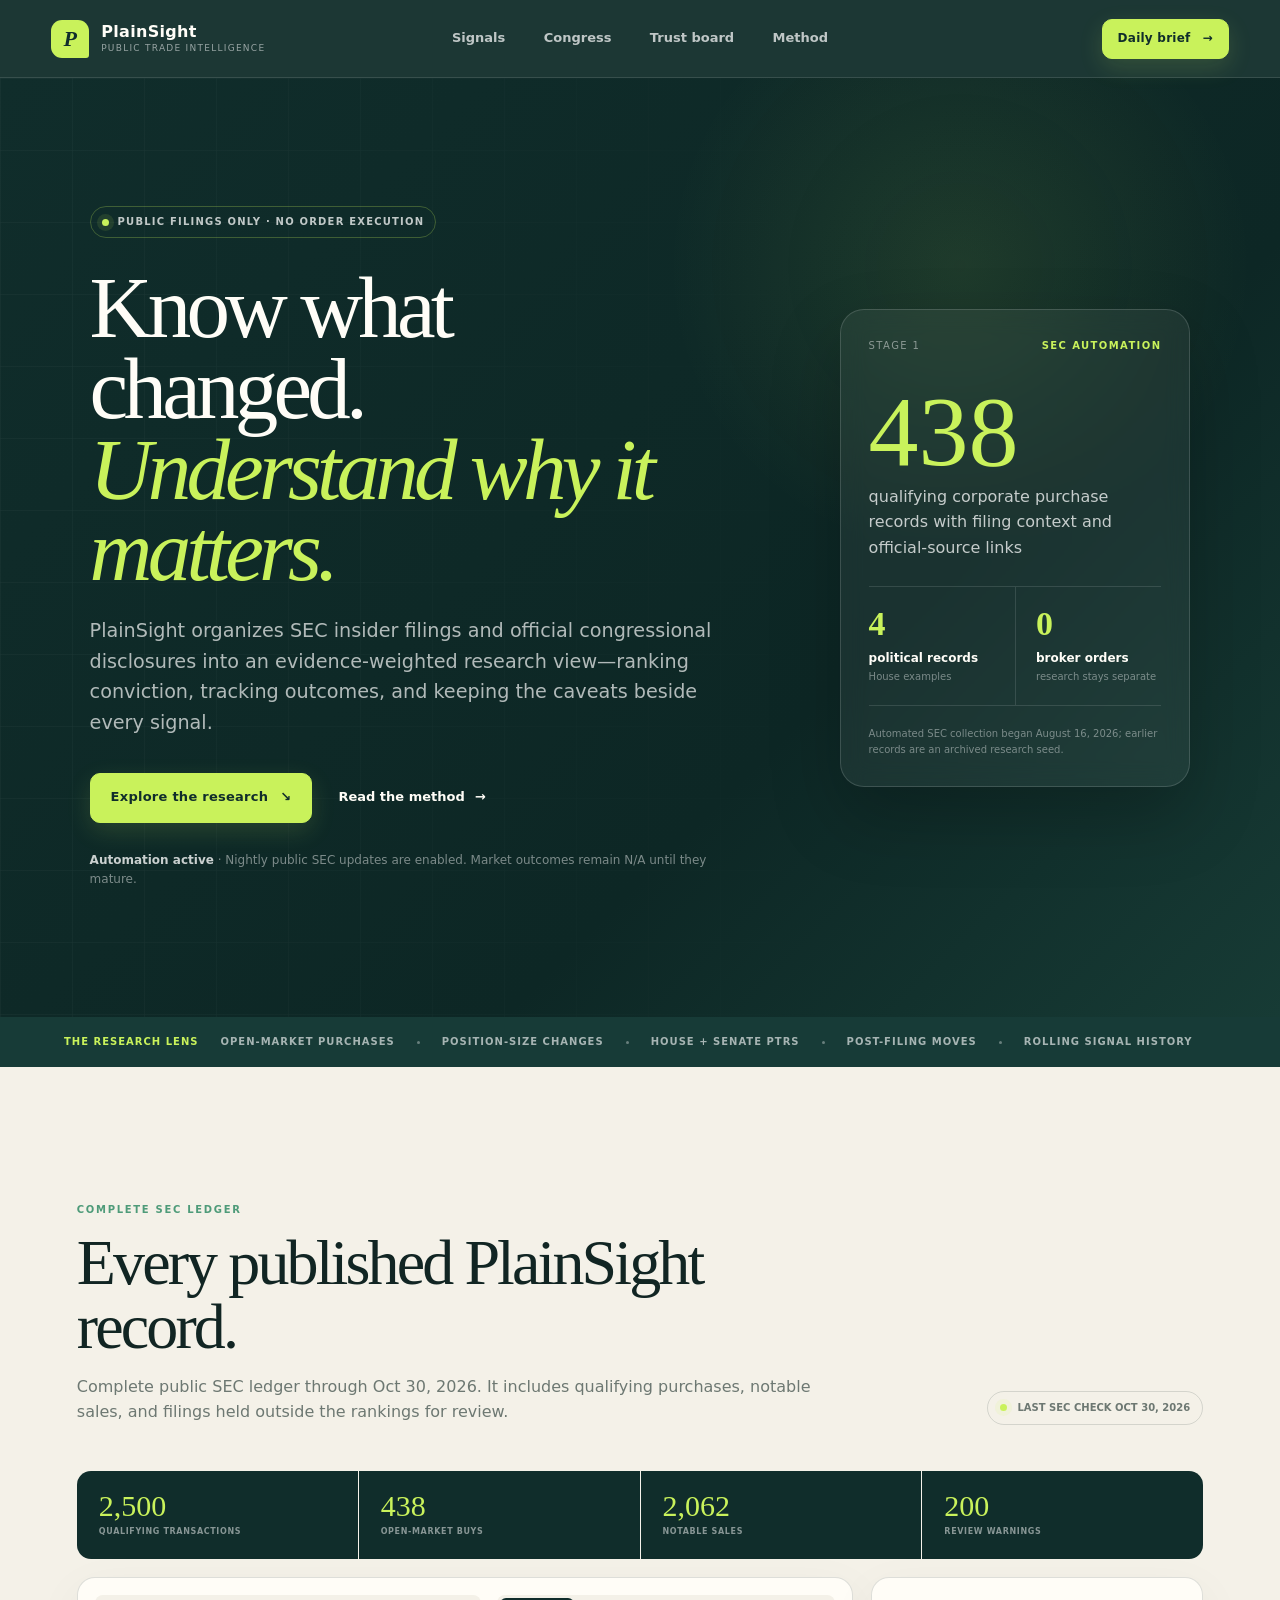
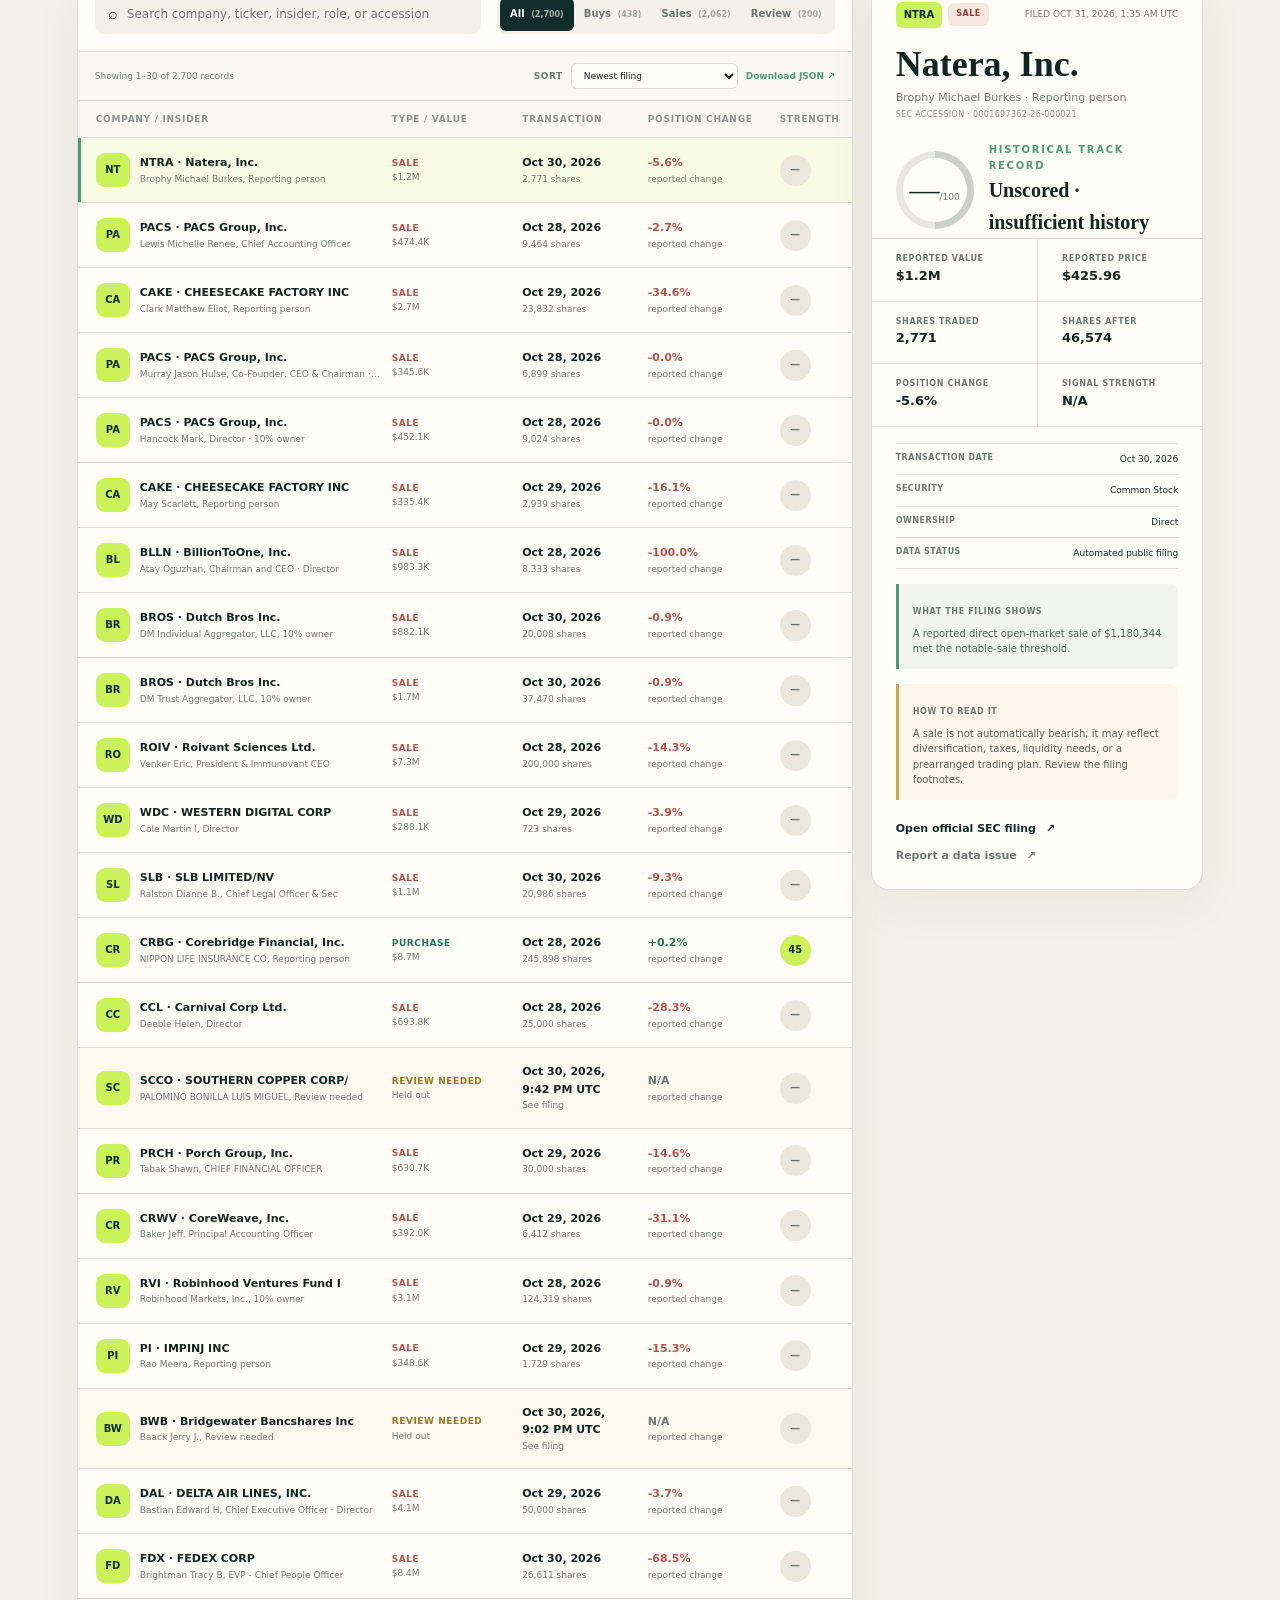
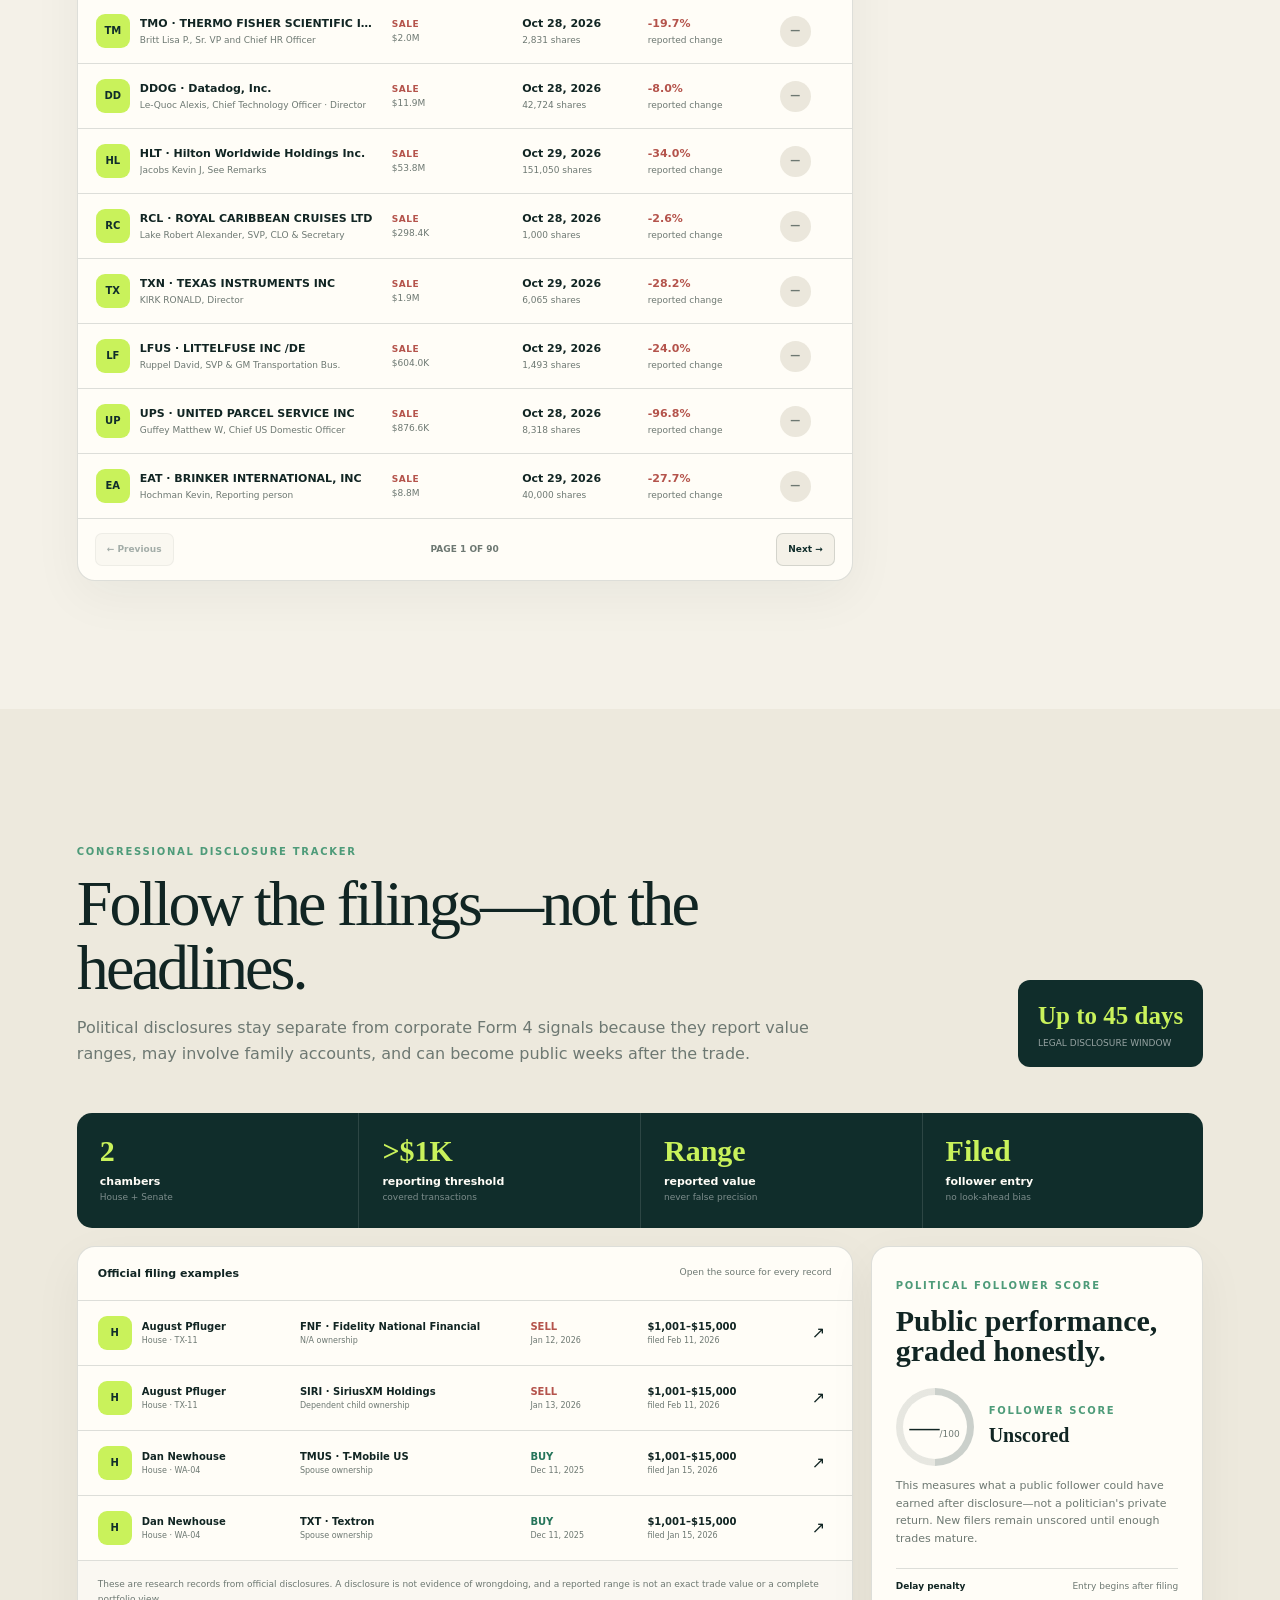
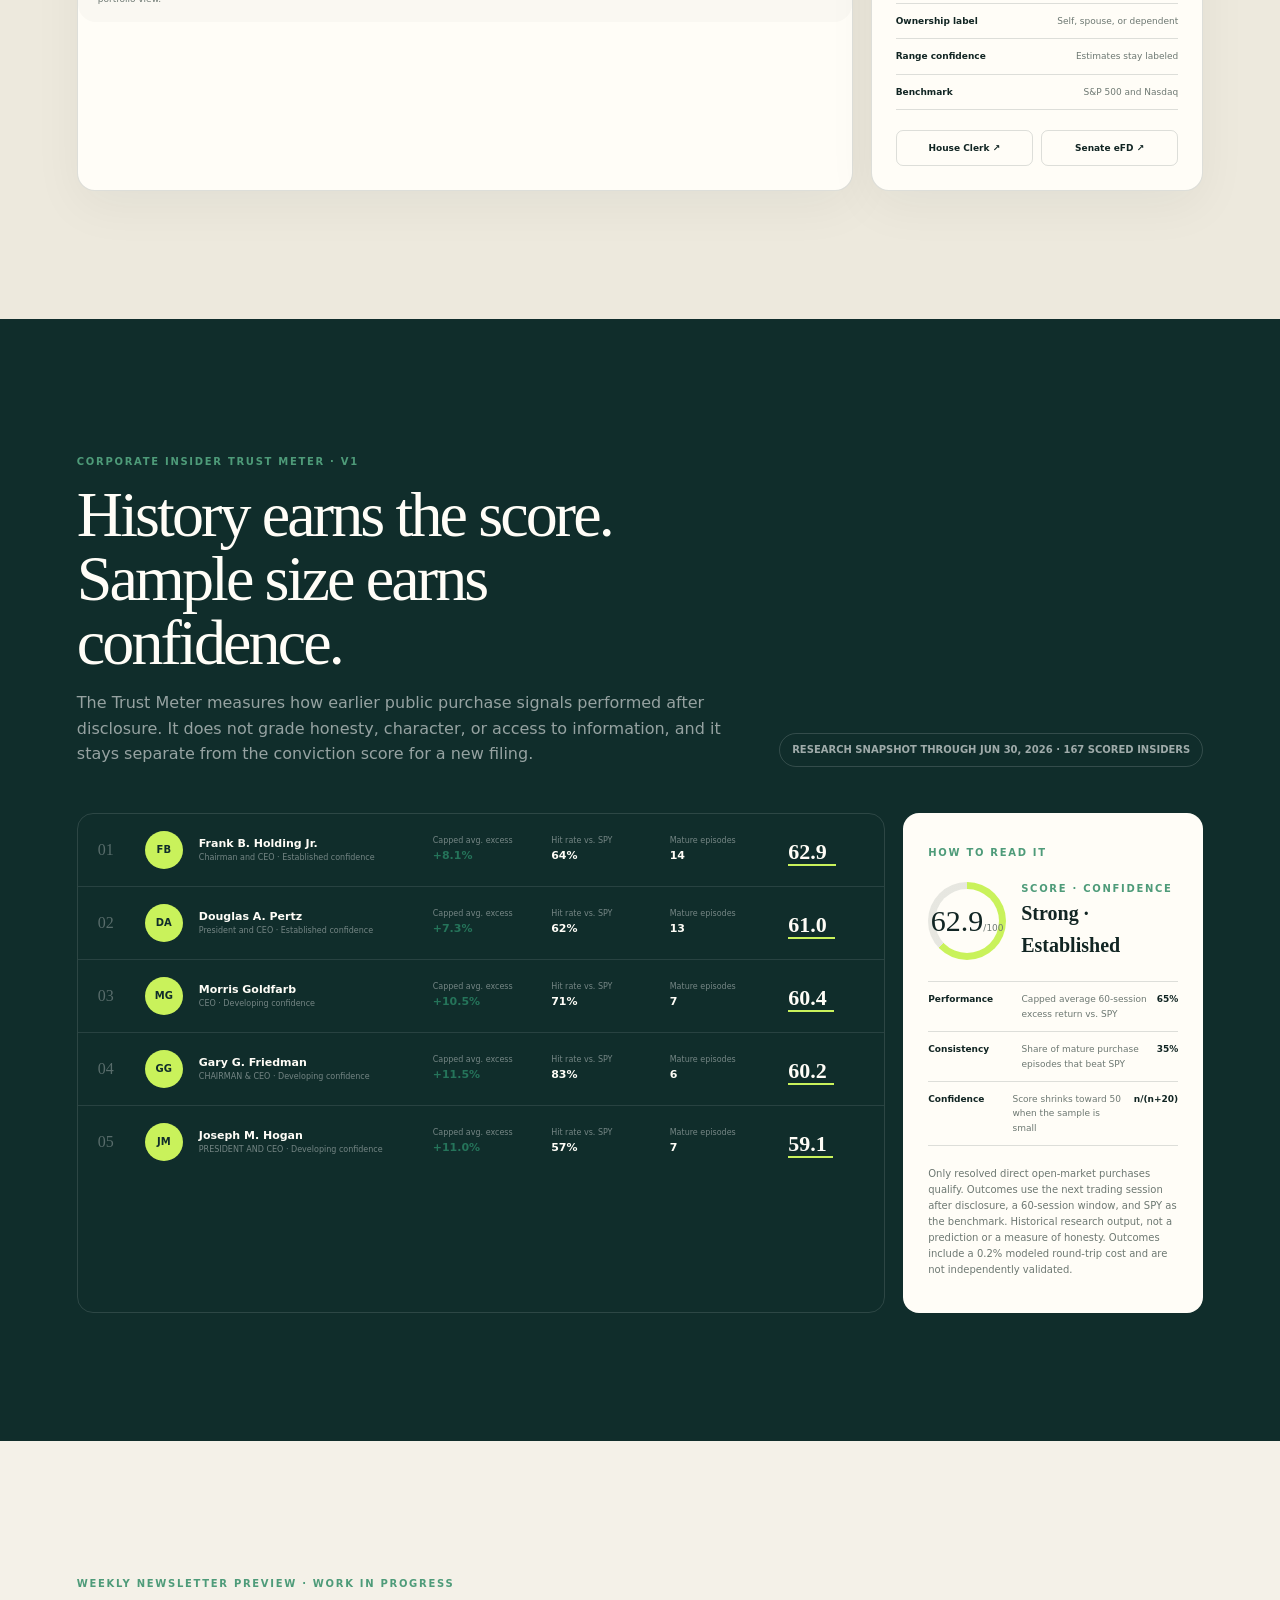
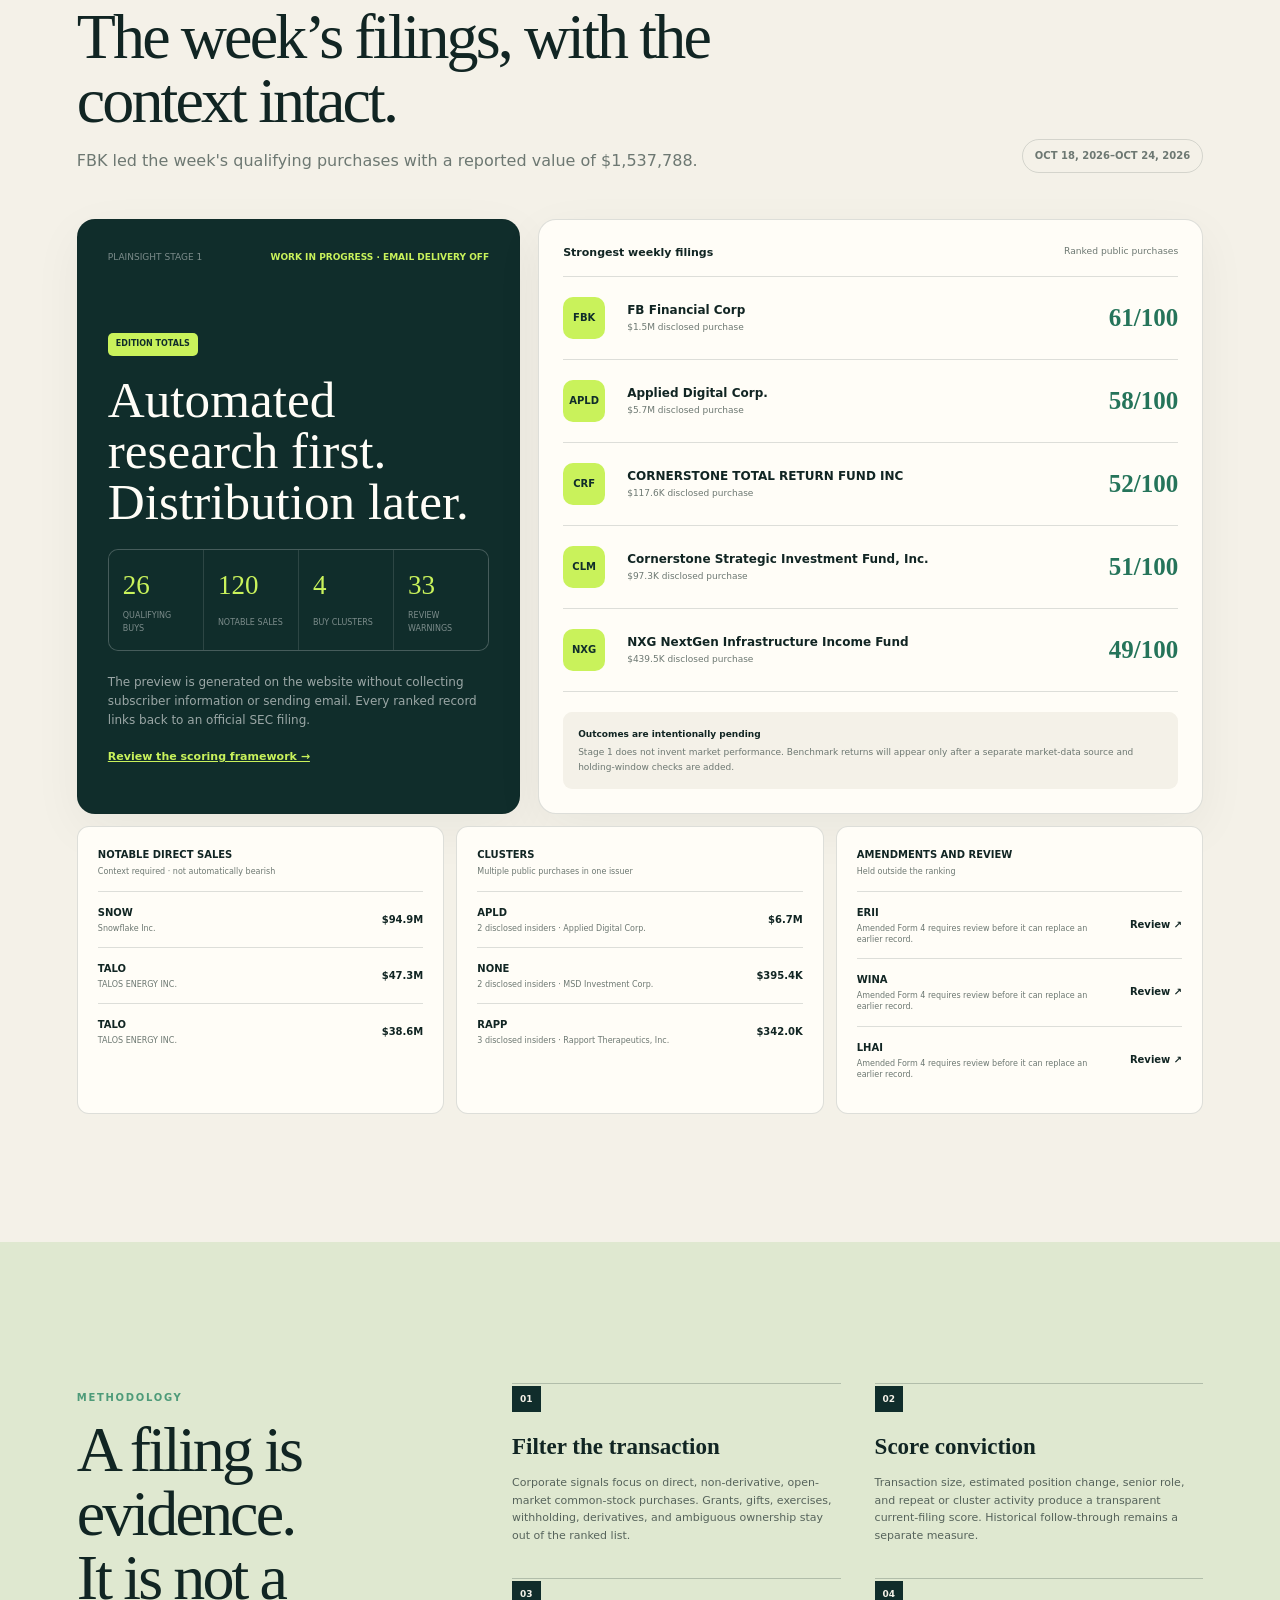
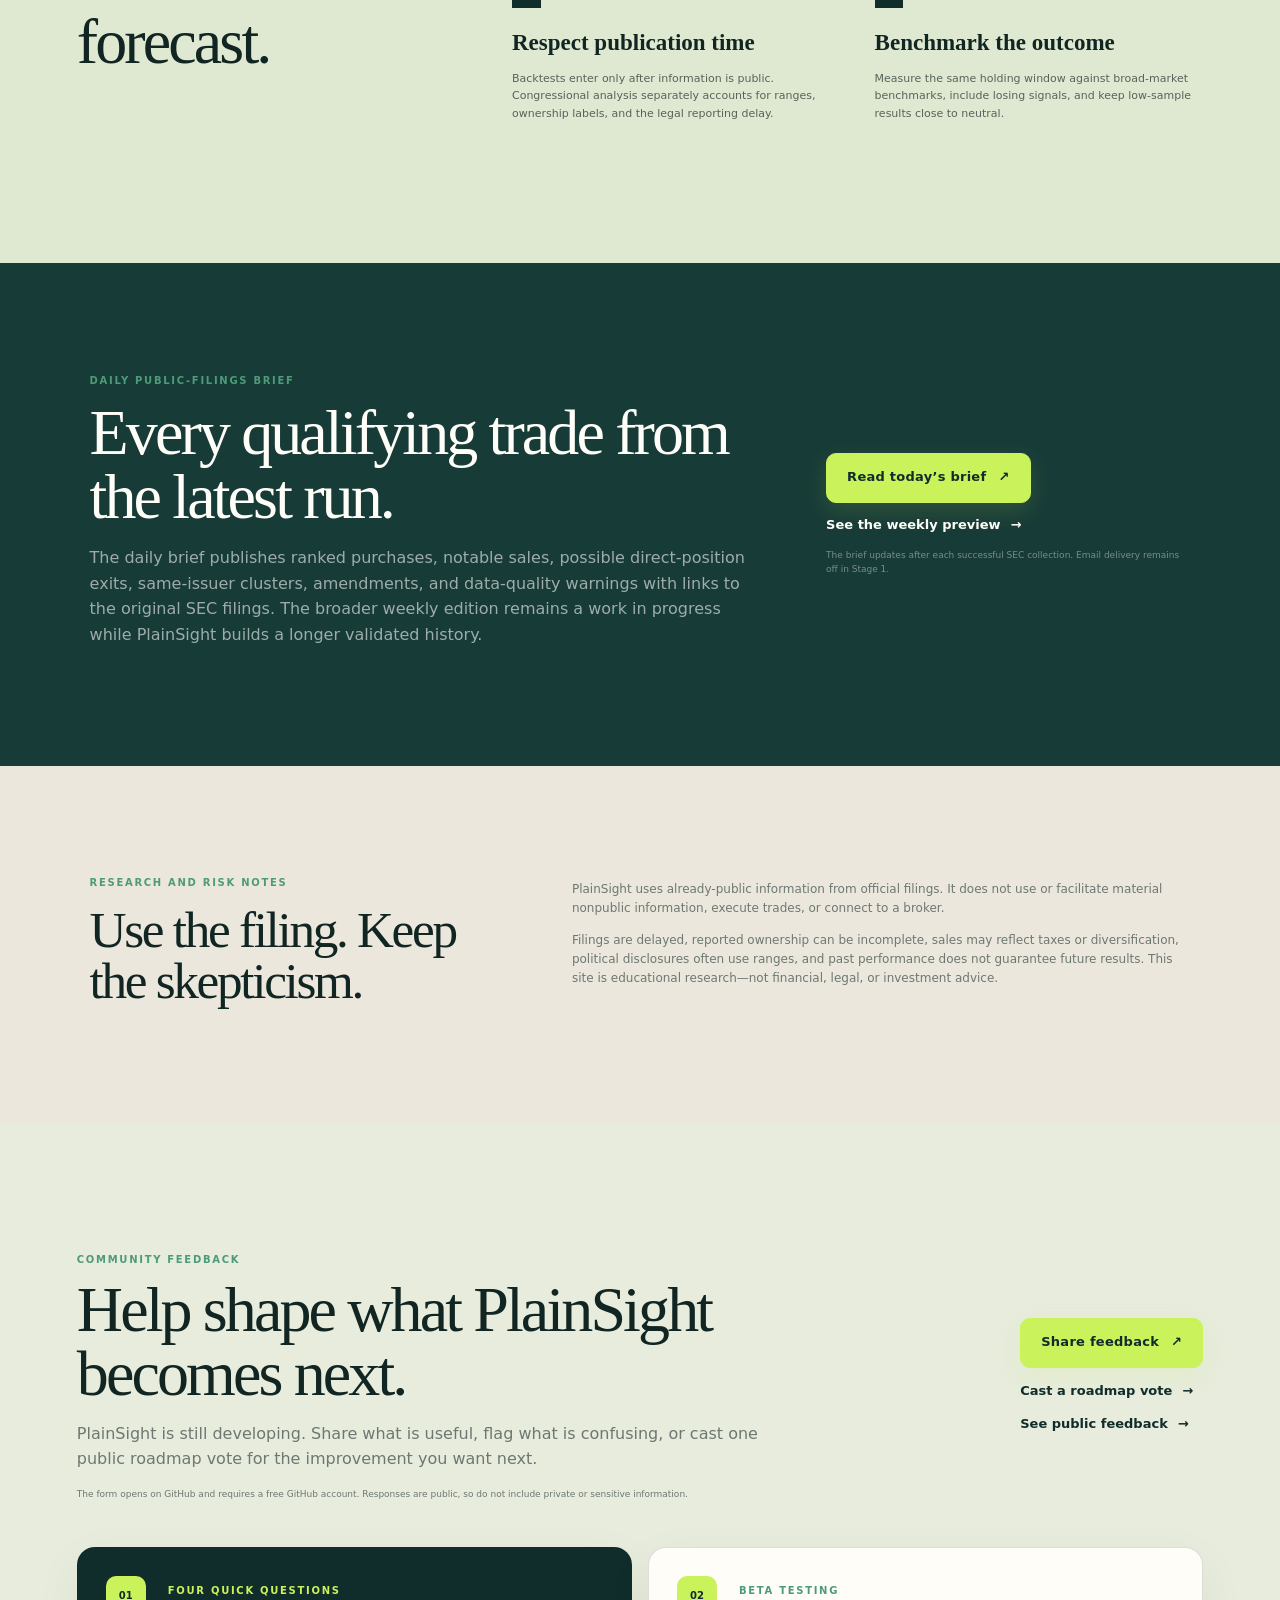
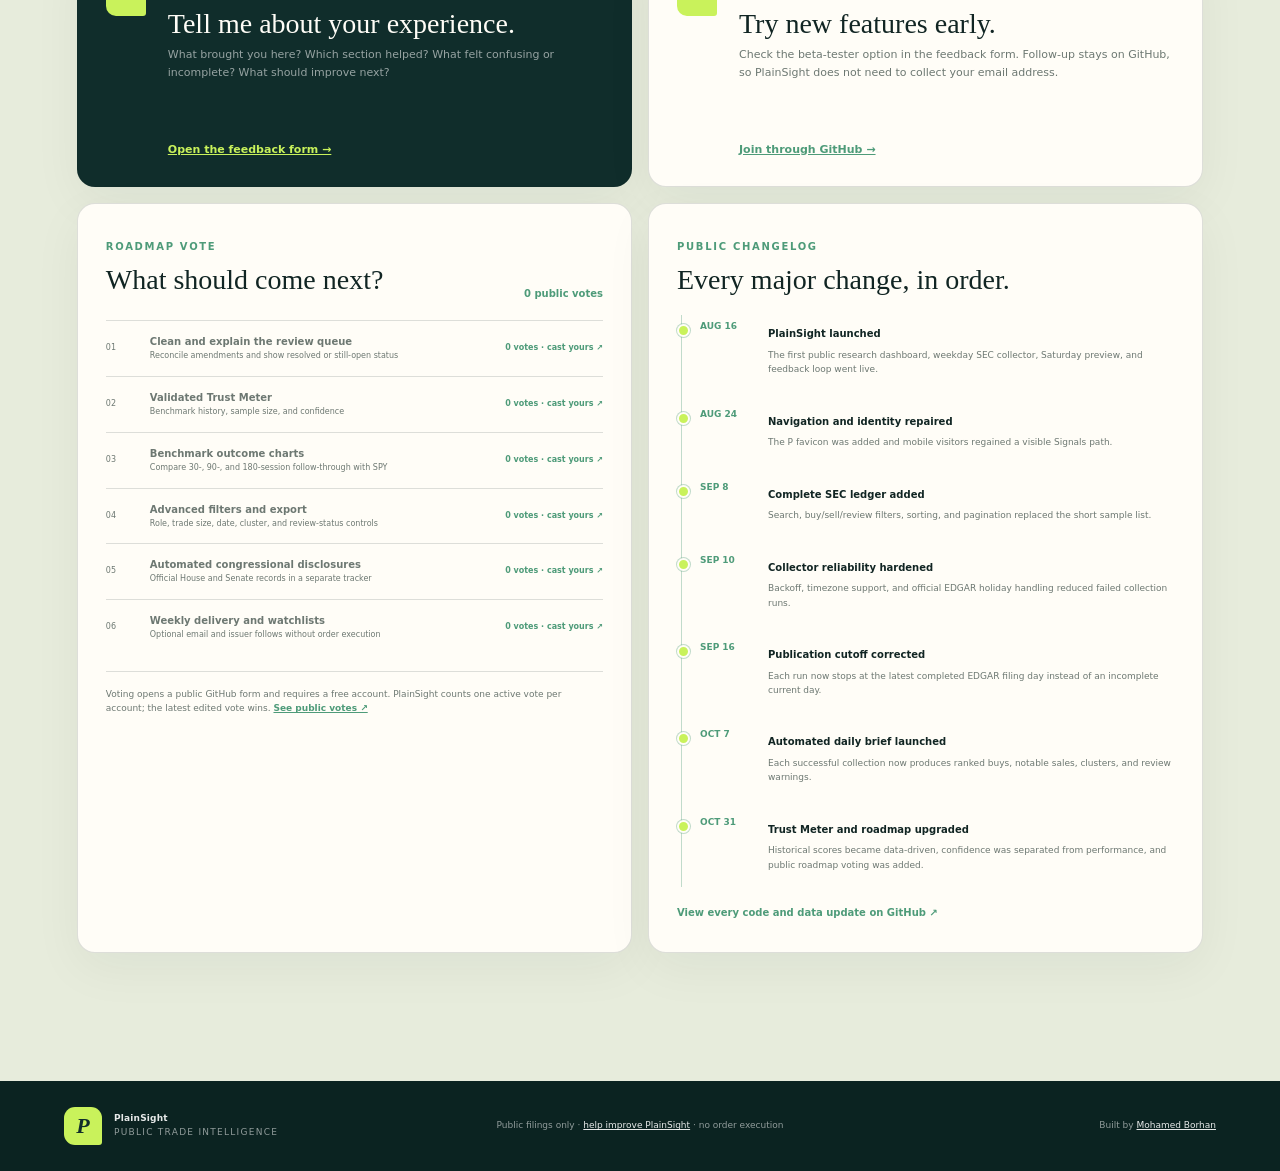
==== commit 1dd5244f: "Add Trust Meter and public roadmap voting" ====
--- a/index.html
+++ b/index.html
@@ -11,7 +11,7 @@
     <link rel="icon" href="assets/favicon.png" type="image/png">
     <link rel="apple-touch-icon" href="assets/apple-touch-icon.png">
     <link rel="canonical" href="https://mohamed-borhan.github.io/plainsight-trades/">
-    <link rel="stylesheet" href="styles.css?v=20261007-1">
+    <link rel="stylesheet" href="styles.css?v=20261031-1">
     <meta property="og:type" content="website">
     <meta property="og:title" content="PlainSight | Public Trade Intelligence">
     <meta property="og:description" content="Public filings, ranked signals, and the context behind every trade.">
@@ -141,8 +141,8 @@
             <p class="insider-line" data-field="insider"></p>
             <p class="record-id" data-field="record-id"></p>
             <div class="meter-wrap" data-field="meter-wrap">
-              <div class="meter"><div class="meter-core"><span data-field="trust-score"></span><small>/100</small></div></div>
-              <div><span class="eyebrow">Signal trust</span><strong data-field="trust-status"></strong></div>
+              <div class="meter" role="meter" aria-label="Historical purchase follow-through score" aria-valuemin="0" aria-valuemax="100"><div class="meter-core"><span data-field="trust-score"></span><small>/100</small></div></div>
+              <div><span class="eyebrow">Historical track record</span><strong data-field="trust-status"></strong></div>
             </div>
             <p class="meter-caption" data-field="trust-caption"></p>
             <div class="context-stats">
@@ -217,26 +217,26 @@
       <section class="section dark-section reveal" id="trust">
         <div class="section-heading split-heading">
           <div>
-            <span class="eyebrow">Prototype Corporate Insider Trust Board</span>
-            <h2>History earns the score.</h2>
-            <p>These illustrative model outputs come from the archived research snapshot. The meter grades a disclosed-signal track record—not a person's honesty, character, or access to information. Political disclosures use a separate follower score.</p>
-          </div>
-          <div class="method-chip">Archived model output · not independently validated</div>
+            <span class="eyebrow">Corporate Insider Trust Meter · v1</span>
+            <h2>History earns the score. Sample size earns confidence.</h2>
+            <p>The Trust Meter measures how earlier public purchase signals performed after disclosure. It does not grade honesty, character, or access to information, and it stays separate from the conviction score for a new filing.</p>
+          </div>
+          <div class="method-chip" id="trust-as-of">Loading the historical research snapshot</div>
         </div>
         <div class="trust-layout">
-          <div class="leaderboard" id="trust-leaders"></div>
+          <div class="leaderboard" id="trust-leaders" aria-live="polite"><p class="trust-empty">Loading validated historical scores…</p></div>
           <div class="trust-explainer">
-            <span class="eyebrow">Trust Meter · v1</span>
+            <span class="eyebrow">How to read it</span>
             <div class="meter-wrap">
-              <div class="meter example"><div class="meter-core"><span>65</span><small>/100</small></div></div>
-              <div><span class="eyebrow">Example score</span><strong>Established</strong></div>
+              <div class="meter example" id="trust-example-meter" role="meter" aria-label="Leading historical score" aria-valuemin="0" aria-valuemax="100"><div class="meter-core"><span id="trust-example-score">—</span><small>/100</small></div></div>
+              <div><span class="eyebrow">Score · confidence</span><strong id="trust-example-band">Collecting history</strong></div>
             </div>
             <ol>
-              <li><b>Performance</b><span>Excess return vs. benchmark</span><strong>65%</strong></li>
-              <li><b>Consistency</b><span>Positive signal hit rate</span><strong>20%</strong></li>
-              <li><b>Sample</b><span>Confidence from mature records</span><strong>15%</strong></li>
+              <li><b>Performance</b><span>Capped average 60-session excess return vs. SPY</span><strong>65%</strong></li>
+              <li><b>Consistency</b><span>Share of mature purchase episodes that beat SPY</span><strong>35%</strong></li>
+              <li><b>Confidence</b><span>Score shrinks toward 50 when the sample is small</span><strong>n/(n+20)</strong></li>
             </ol>
-            <p>Scores shrink toward neutral when samples are small. N/A means the public record does not support a reliable calculation.</p>
+            <p id="trust-snapshot-note">Only resolved direct open-market purchases qualify. N/A means fewer than three mature purchase episodes or no stable reporting-owner match. Results use the next session after public filing and include losing outcomes.</p>
           </div>
         </div>
       </section>
@@ -290,7 +290,7 @@
           </div>
           <div class="method-grid">
             <article><span>01</span><h3>Filter the transaction</h3><p>Corporate signals focus on direct, non-derivative, open-market common-stock purchases. Grants, gifts, exercises, withholding, derivatives, and ambiguous ownership stay out of the ranked list.</p></article>
-            <article><span>02</span><h3>Score conviction</h3><p>Transaction size, estimated position change, senior role, repeat or cluster activity, and mature follower history contribute to a transparent research score.</p></article>
+            <article><span>02</span><h3>Score conviction</h3><p>Transaction size, estimated position change, senior role, and repeat or cluster activity produce a transparent current-filing score. Historical follow-through remains a separate measure.</p></article>
             <article><span>03</span><h3>Respect publication time</h3><p>Backtests enter only after information is public. Congressional analysis separately accounts for ranges, ownership labels, and the legal reporting delay.</p></article>
             <article><span>04</span><h3>Benchmark the outcome</h3><p>Measure the same holding window against broad-market benchmarks, include losing signals, and keep low-sample results close to neutral.</p></article>
           </div>
@@ -322,9 +322,10 @@
         <div class="feedback-intro reveal">
           <span class="eyebrow">Community feedback</span>
           <h2>Help shape what PlainSight becomes next.</h2>
-          <p>PlainSight is still developing. A short, structured feedback form makes it easier to learn what is useful, what is confusing, and which improvement should come first.</p>
+          <p>PlainSight is still developing. Share what is useful, flag what is confusing, or cast one public roadmap vote for the improvement you want next.</p>
           <div class="feedback-actions">
             <a class="button" href="https://github.com/Mohamed-Borhan/plainsight-trades/issues/new?template=feedback.yml" target="_blank" rel="noreferrer">Share feedback <span aria-hidden="true">↗</span></a>
+            <a class="text-link feedback-text-link" href="https://github.com/Mohamed-Borhan/plainsight-trades/issues/new?template=roadmap-vote.yml" target="_blank" rel="noreferrer">Cast a roadmap vote <span aria-hidden="true">→</span></a>
             <a class="text-link feedback-text-link" href="https://github.com/Mohamed-Borhan/plainsight-trades/issues?q=is%3Aissue+label%3Afeedback" target="_blank" rel="noreferrer">See public feedback <span aria-hidden="true">→</span></a>
           </div>
           <small class="feedback-note">The form opens on GitHub and requires a free GitHub account. Responses are public, so do not include private or sensitive information.</small>
@@ -354,26 +355,32 @@
           <article class="roadmap-card">
             <div class="roadmap-heading">
               <div><span class="eyebrow">Roadmap vote</span><h3>What should come next?</h3></div>
-              <a href="https://github.com/Mohamed-Borhan/plainsight-trades/issues/new?template=feedback.yml" target="_blank" rel="noreferrer">Cast a vote ↗</a>
+              <span id="roadmap-vote-total" aria-live="polite">Vote totals load from GitHub</span>
             </div>
             <ol class="roadmap-list">
-              <li><span>01</span><b>Historical performance</b><small>Benchmark mature signals</small></li>
-              <li><span>02</span><b>Better filters</b><small>Roles, sizes, dates, and clusters</small></li>
-              <li><span>03</span><b>Trust Meter improvements</b><small>More history and clearer confidence</small></li>
-              <li><span>04</span><b>Political trade updates</b><small>Official House and Senate records</small></li>
-              <li><span>05</span><b>Weekly newsletter</b><small>Improve the developing edition</small></li>
-              <li><span>06</span><b>Mobile experience</b><small>Faster research on smaller screens</small></li>
+              <li><a href="https://github.com/Mohamed-Borhan/plainsight-trades/issues/new?template=roadmap-vote.yml" target="_blank" rel="noreferrer"><span>01</span><span><b>Clean and explain the review queue</b><small>Reconcile amendments and show resolved or still-open status</small></span><strong data-vote-count="review-queue">Vote ↗</strong></a></li>
+              <li><a href="https://github.com/Mohamed-Borhan/plainsight-trades/issues/new?template=roadmap-vote.yml" target="_blank" rel="noreferrer"><span>02</span><span><b>Validated Trust Meter</b><small>Benchmark history, sample size, and confidence</small></span><strong data-vote-count="trust-meter">Vote ↗</strong></a></li>
+              <li><a href="https://github.com/Mohamed-Borhan/plainsight-trades/issues/new?template=roadmap-vote.yml" target="_blank" rel="noreferrer"><span>03</span><span><b>Benchmark outcome charts</b><small>Compare 30-, 90-, and 180-session follow-through with SPY</small></span><strong data-vote-count="benchmark-outcomes">Vote ↗</strong></a></li>
+              <li><a href="https://github.com/Mohamed-Borhan/plainsight-trades/issues/new?template=roadmap-vote.yml" target="_blank" rel="noreferrer"><span>04</span><span><b>Advanced filters and export</b><small>Role, trade size, date, cluster, and review-status controls</small></span><strong data-vote-count="advanced-filters">Vote ↗</strong></a></li>
+              <li><a href="https://github.com/Mohamed-Borhan/plainsight-trades/issues/new?template=roadmap-vote.yml" target="_blank" rel="noreferrer"><span>05</span><span><b>Automated congressional disclosures</b><small>Official House and Senate records in a separate tracker</small></span><strong data-vote-count="congressional-automation">Vote ↗</strong></a></li>
+              <li><a href="https://github.com/Mohamed-Borhan/plainsight-trades/issues/new?template=roadmap-vote.yml" target="_blank" rel="noreferrer"><span>06</span><span><b>Weekly delivery and watchlists</b><small>Optional email and issuer follows without order execution</small></span><strong data-vote-count="newsletter-watchlists">Vote ↗</strong></a></li>
             </ol>
+            <p class="roadmap-note">Voting opens a public GitHub form and requires a free account. PlainSight counts one active vote per account; the latest edited vote wins. <a href="https://github.com/Mohamed-Borhan/plainsight-trades/issues?q=is%3Aissue+is%3Aopen+in%3Atitle+%22%5BRoadmap+vote%5D%22" target="_blank" rel="noreferrer">See public votes ↗</a></p>
           </article>
 
           <article class="changelog-card">
             <span class="eyebrow">Public changelog</span>
-            <h3>Built in public.</h3>
-            <ol>
-              <li><time datetime="2026-08-16">Aug 16</time><div><b>Stage 1 automation launched</b><p>Weekday SEC updates and a Saturday research preview are now generated on GitHub.</p></div></li>
-              <li><time datetime="2026-08-16">Aug 16</time><div><b>Newsletter status clarified</b><p>The weekly edition is labeled as a work in progress while more validated history is collected.</p></div></li>
-              <li><time datetime="2026-08-16">Now</time><div><b>Feedback loop opened</b><p>Visitors can suggest improvements, vote on the roadmap, volunteer to test, and flag filing-data problems.</p></div></li>
+            <h3>Every major change, in order.</h3>
+            <ol class="timeline-list">
+              <li><time datetime="2026-08-16">Aug 16</time><div><b>PlainSight launched</b><p>The first public research dashboard, weekday SEC collector, Saturday preview, and feedback loop went live.</p></div></li>
+              <li><time datetime="2026-08-24">Aug 24</time><div><b>Navigation and identity repaired</b><p>The P favicon was added and mobile visitors regained a visible Signals path.</p></div></li>
+              <li><time datetime="2026-09-08">Sep 8</time><div><b>Complete SEC ledger added</b><p>Search, buy/sell/review filters, sorting, and pagination replaced the short sample list.</p></div></li>
+              <li><time datetime="2026-09-10">Sep 10</time><div><b>Collector reliability hardened</b><p>Backoff, timezone support, and official EDGAR holiday handling reduced failed collection runs.</p></div></li>
+              <li><time datetime="2026-09-16">Sep 16</time><div><b>Publication cutoff corrected</b><p>Each run now stops at the latest completed EDGAR filing day instead of an incomplete current day.</p></div></li>
+              <li><time datetime="2026-10-07">Oct 7</time><div><b>Automated daily brief launched</b><p>Each successful collection now produces ranked buys, notable sales, clusters, and review warnings.</p></div></li>
+              <li><time datetime="2026-10-31">Oct 31</time><div><b>Trust Meter and roadmap upgraded</b><p>Historical scores became data-driven, confidence was separated from performance, and public roadmap voting was added.</p></div></li>
             </ol>
+            <a class="changelog-link" href="https://github.com/Mohamed-Borhan/plainsight-trades/commits/main/" target="_blank" rel="noreferrer">View every code and data update on GitHub ↗</a>
           </article>
         </div>
       </section>
@@ -386,6 +393,6 @@
       <span>Built by <a href="https://mohamed-borhan.github.io/">Mohamed Borhan</a></span>
     </footer>
 
-    <script src="script.js?v=20260908-1" defer></script>
+    <script src="script.js?v=20261031-1" defer></script>
   </body>
 </html>
--- a/styles.css
+++ b/styles.css
@@ -465,6 +465,7 @@
 .trust-explainer li { display: grid; grid-template-columns: 1fr 1.5fr auto; gap: 10px; padding: 10px 0; border-bottom: 1px solid var(--line); font-size: 9px; }
 .trust-explainer li span, .trust-explainer p { color: var(--muted); }
 .trust-explainer p { font-size: 10px; }
+.trust-empty { margin: 0; padding: 28px; color: rgba(255,255,255,.58); font-size: 12px; }
 
 .edition-grid { display: grid; grid-template-columns: .8fr 1.2fr; gap: 18px; }
 .lead-story { min-height: 410px; padding: 30px; background: var(--deep); color: var(--white); }
@@ -539,19 +540,30 @@
 .featured-feedback-card p { color: rgba(255,255,255,.56); }
 .roadmap-card { grid-column: 1; padding: 28px; }
 .roadmap-heading { display: flex; justify-content: space-between; gap: 24px; align-items: end; padding-bottom: 18px; border-bottom: 1px solid var(--line); }
-.roadmap-heading a { color: var(--green); font-size: 10px; font-weight: 900; white-space: nowrap; }
+.roadmap-heading > span { color: var(--green); font-size: 10px; font-weight: 900; white-space: nowrap; }
 .roadmap-list, .changelog-card ol { margin: 0; padding: 0; list-style: none; }
-.roadmap-list li { display: grid; grid-template-columns: 32px minmax(0, 1fr) auto; gap: 12px; align-items: center; padding: 13px 0; border-bottom: 1px solid var(--line); }
+.roadmap-list li { border-bottom: 1px solid var(--line); }
 .roadmap-list li:last-child { border-bottom: 0; }
+.roadmap-list a { display: grid; grid-template-columns: 32px minmax(0, 1fr) auto; gap: 12px; align-items: center; margin-inline: -8px; padding: 13px 8px; border-radius: 10px; text-decoration: none; transition: background .2s ease, transform .2s ease; }
+.roadmap-list a:hover, .roadmap-list a:focus-visible { background: var(--paper); transform: translateX(3px); }
+.roadmap-list a:focus-visible { outline: 2px solid var(--green); outline-offset: 2px; }
 .roadmap-list span, .roadmap-list small { color: var(--muted); font-size: 8px; }
+.roadmap-list a > span:nth-child(2) { display: grid; }
 .roadmap-list b { font-size: 10px; }
-.roadmap-list small { text-align: right; }
+.roadmap-list strong { color: var(--green); font-size: 8px; text-align: right; white-space: nowrap; }
+.roadmap-note { margin: 16px 0 0; padding-top: 15px; color: var(--muted); border-top: 1px solid var(--line); font-size: 9px; }
+.roadmap-note a { color: var(--green); font-weight: 900; }
 .changelog-card { grid-column: 2; padding: 28px; }
 .changelog-card > h3 { margin-bottom: 21px; }
-.changelog-card li { display: grid; grid-template-columns: 54px 1fr; gap: 14px; padding: 15px 0; border-top: 1px solid var(--line); }
+.changelog-card li { position: relative; display: grid; grid-template-columns: 54px 1fr; gap: 14px; margin-left: 4px; padding: 15px 0 15px 18px; border-left: 1px solid rgba(78,155,121,.35); }
+.changelog-card li::before { position: absolute; top: 20px; left: -5px; width: 9px; height: 9px; content: ""; background: var(--lime); border: 2px solid var(--white); border-radius: 50%; box-shadow: 0 0 0 1px rgba(78,155,121,.35); }
+.changelog-card li:first-child { padding-top: 4px; }
+.changelog-card li:first-child::before { top: 9px; }
 .changelog-card time { color: var(--green); font-size: 9px; font-weight: 900; text-transform: uppercase; }
 .changelog-card b { font-size: 10px; }
 .changelog-card p { margin: 3px 0 0; color: var(--muted); font-size: 9px; }
+.changelog-link { display: inline-flex; margin-top: 18px; color: var(--green); font-size: 10px; font-weight: 900; text-decoration: none; }
+.changelog-link:hover, .changelog-link:focus-visible { color: var(--deep); }
 .risk-note { display: grid; grid-template-columns: .8fr 1.2fr; gap: 70px; padding: clamp(70px, 8vw, 110px) clamp(22px, 7vw, 120px); background: var(--paper-2); }
 .risk-note h2 { font-size: clamp(36px, 4vw, 56px); }
 .risk-note p { color: var(--muted); font-size: 12px; }
@@ -650,8 +662,8 @@
   .weekly-counts { grid-template-columns: 1fr 1fr; }
   .feedback-card { grid-template-columns: 1fr; }
   .feedback-card > a { grid-column: 1; }
-  .roadmap-list li { grid-template-columns: 25px 1fr; }
-  .roadmap-list small { grid-column: 2; text-align: left; }
+  .roadmap-list a { grid-template-columns: 25px 1fr; }
+  .roadmap-list strong { grid-column: 2; text-align: left; }
 }
 
 /* Daily public-filings brief */
